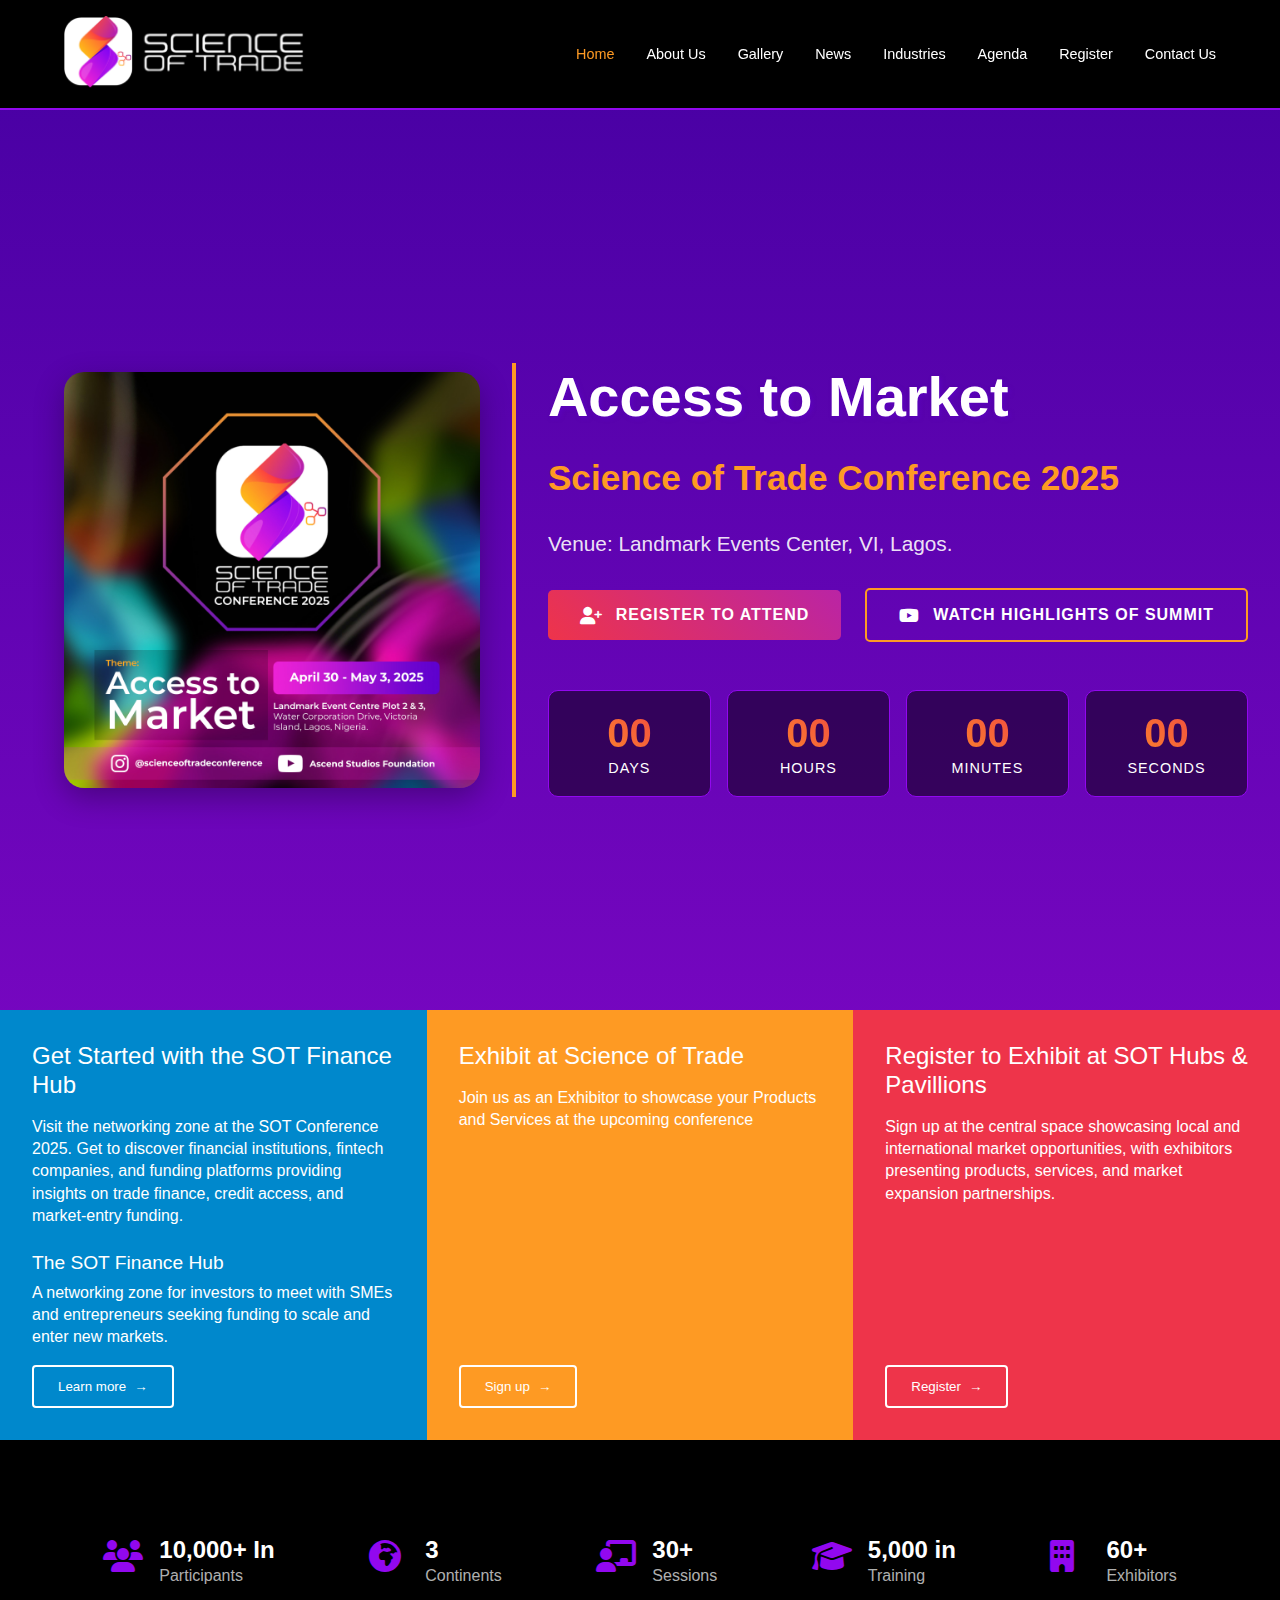
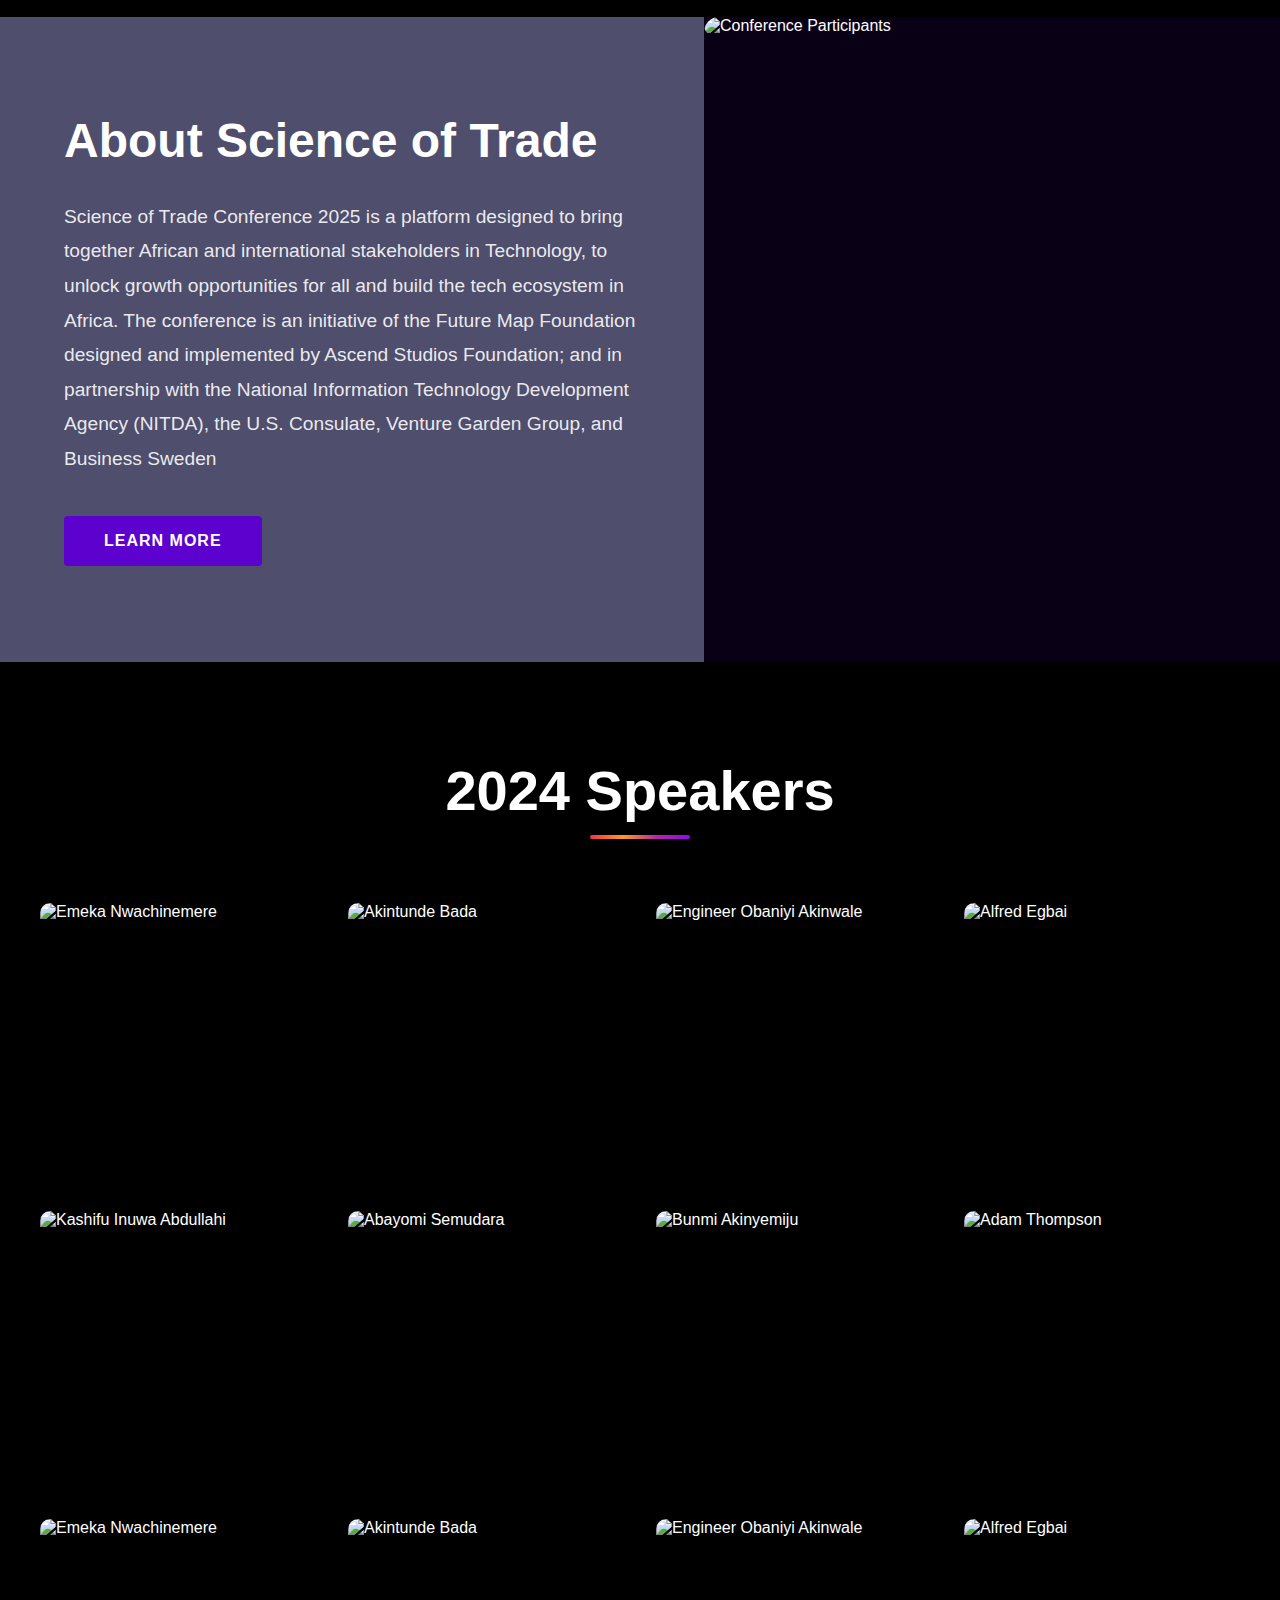
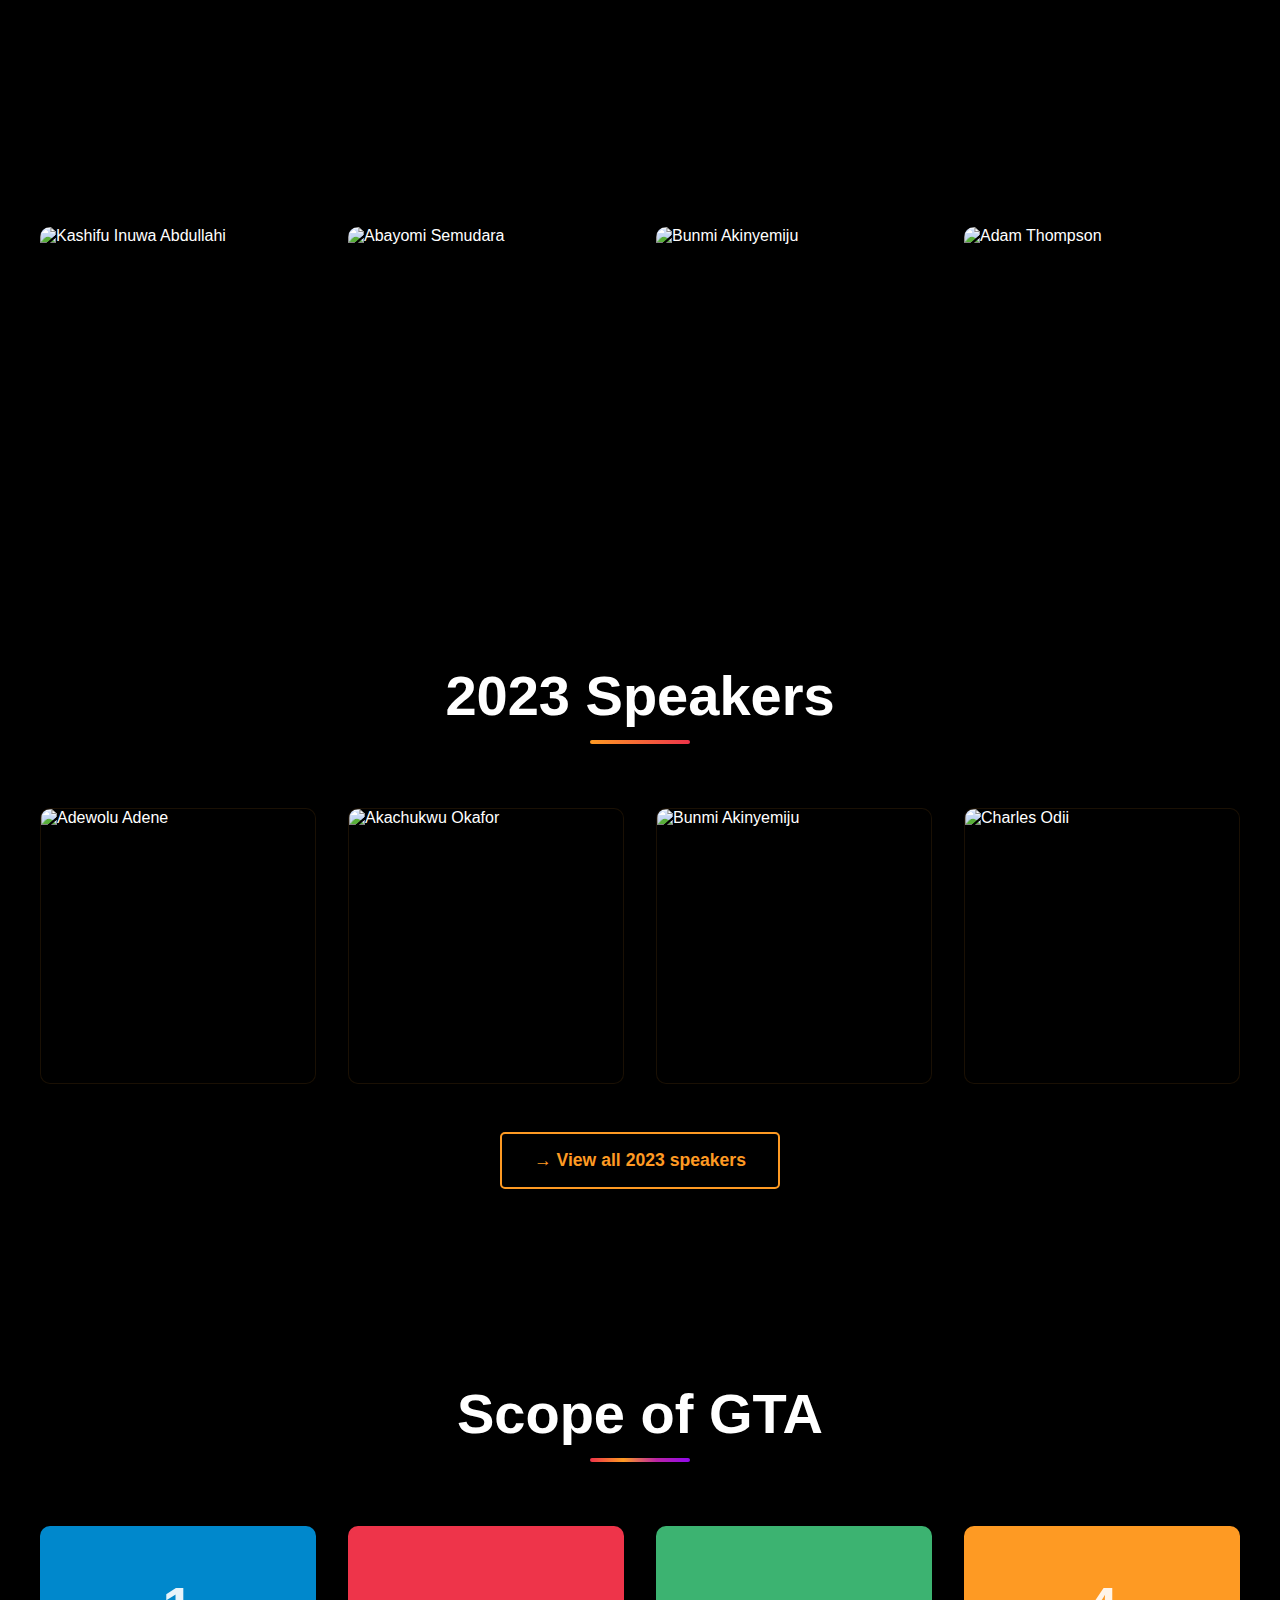
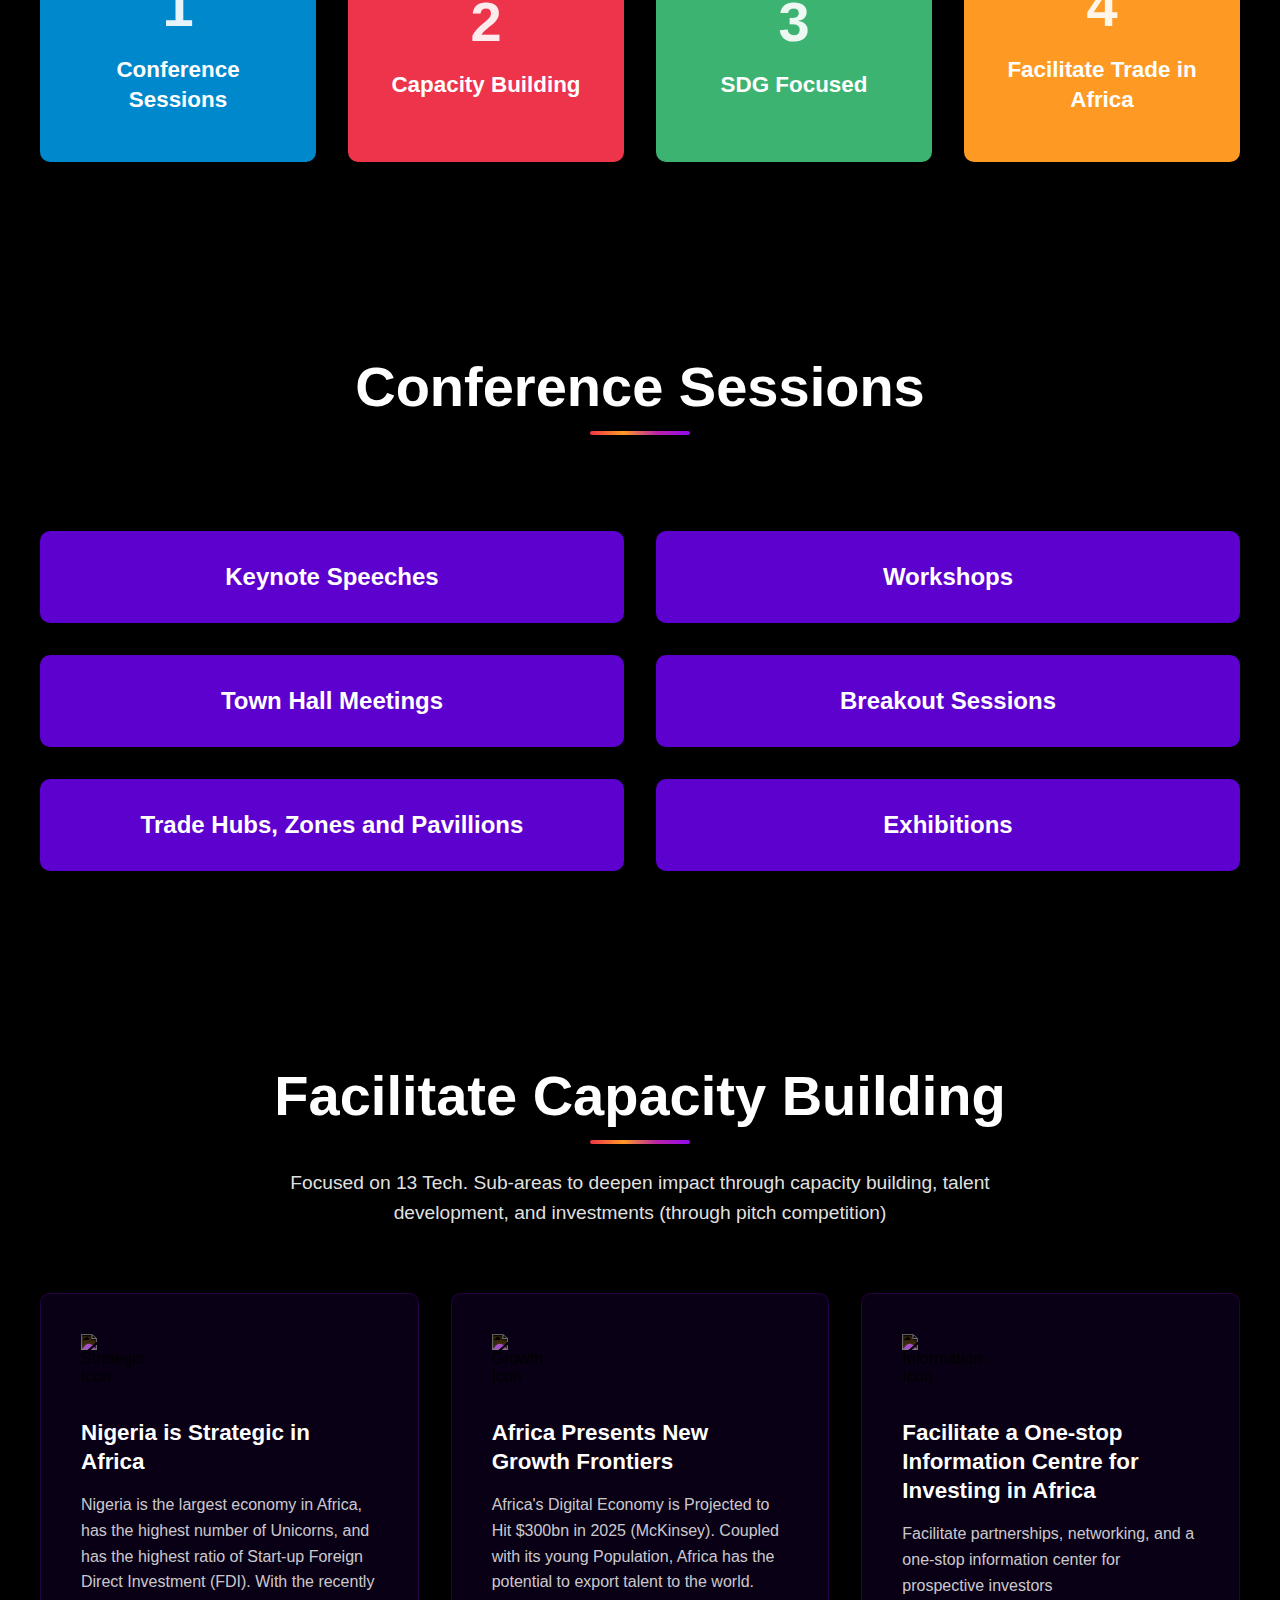
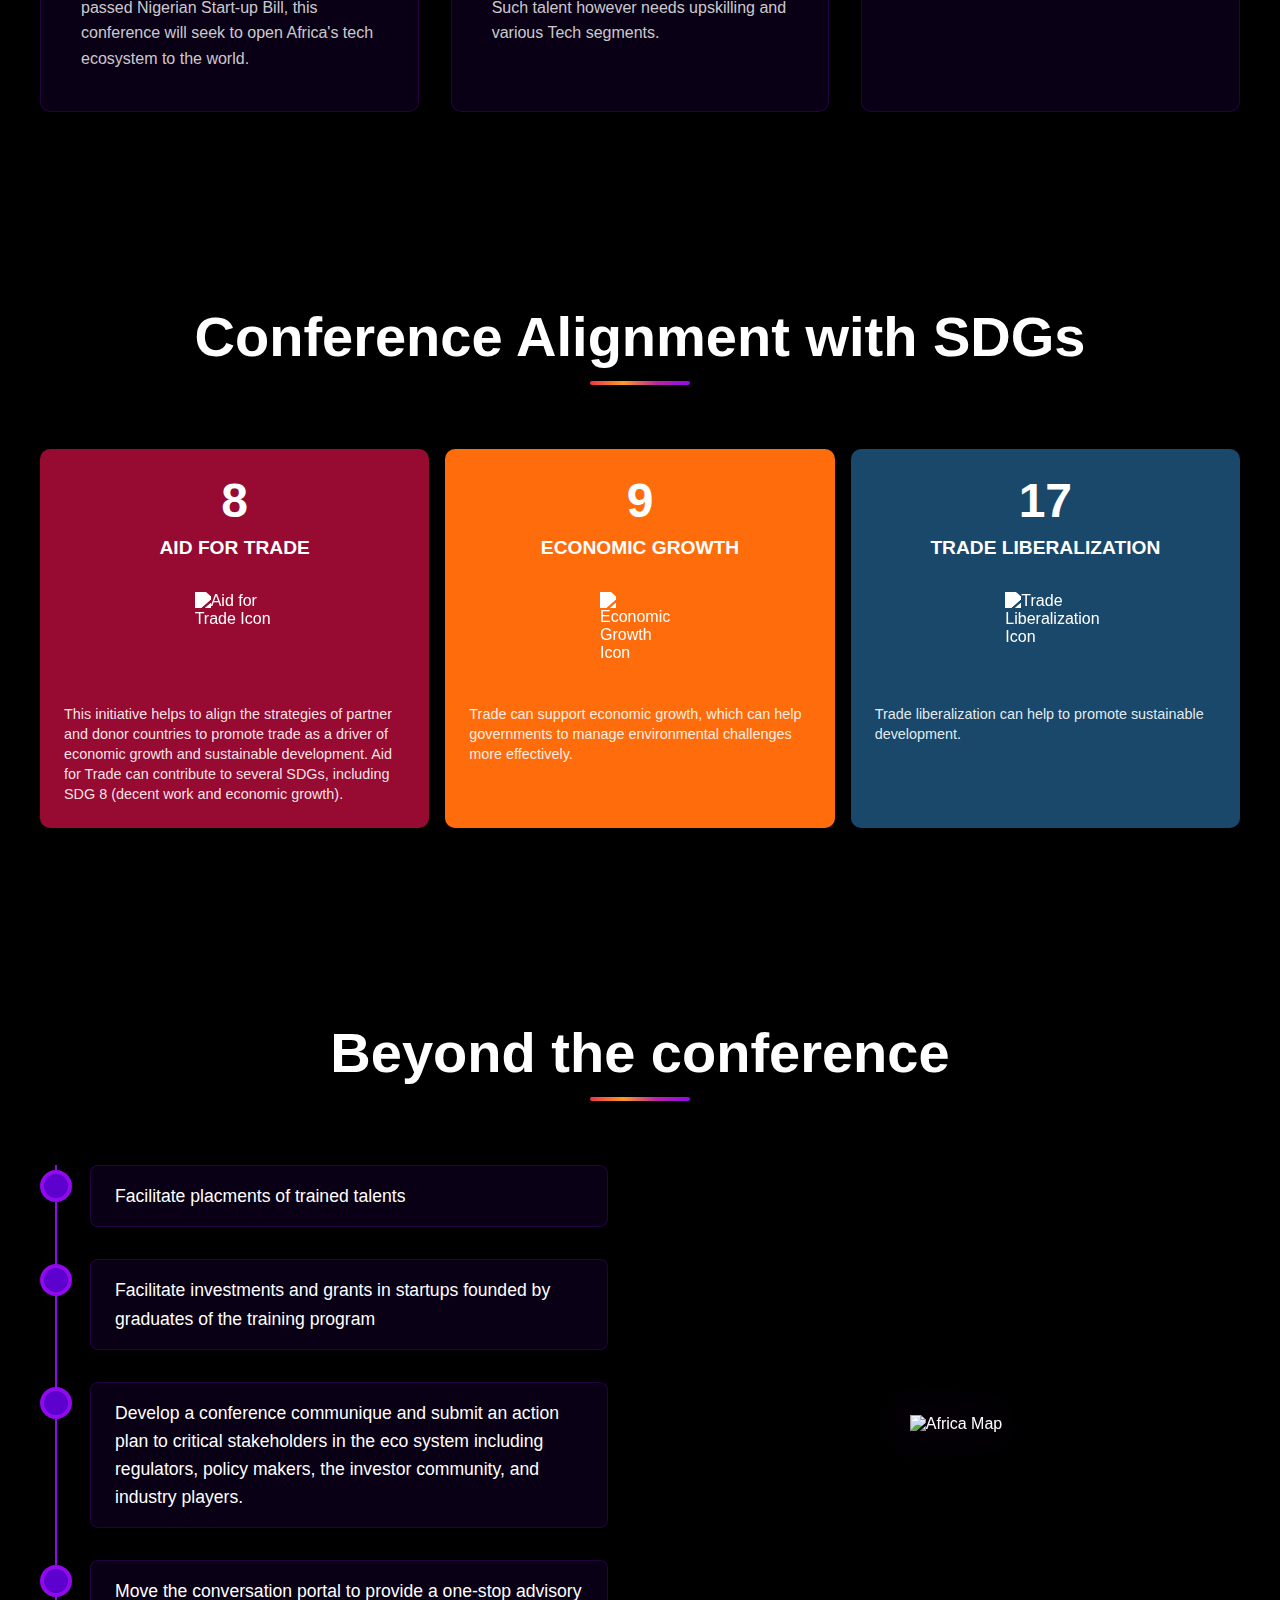
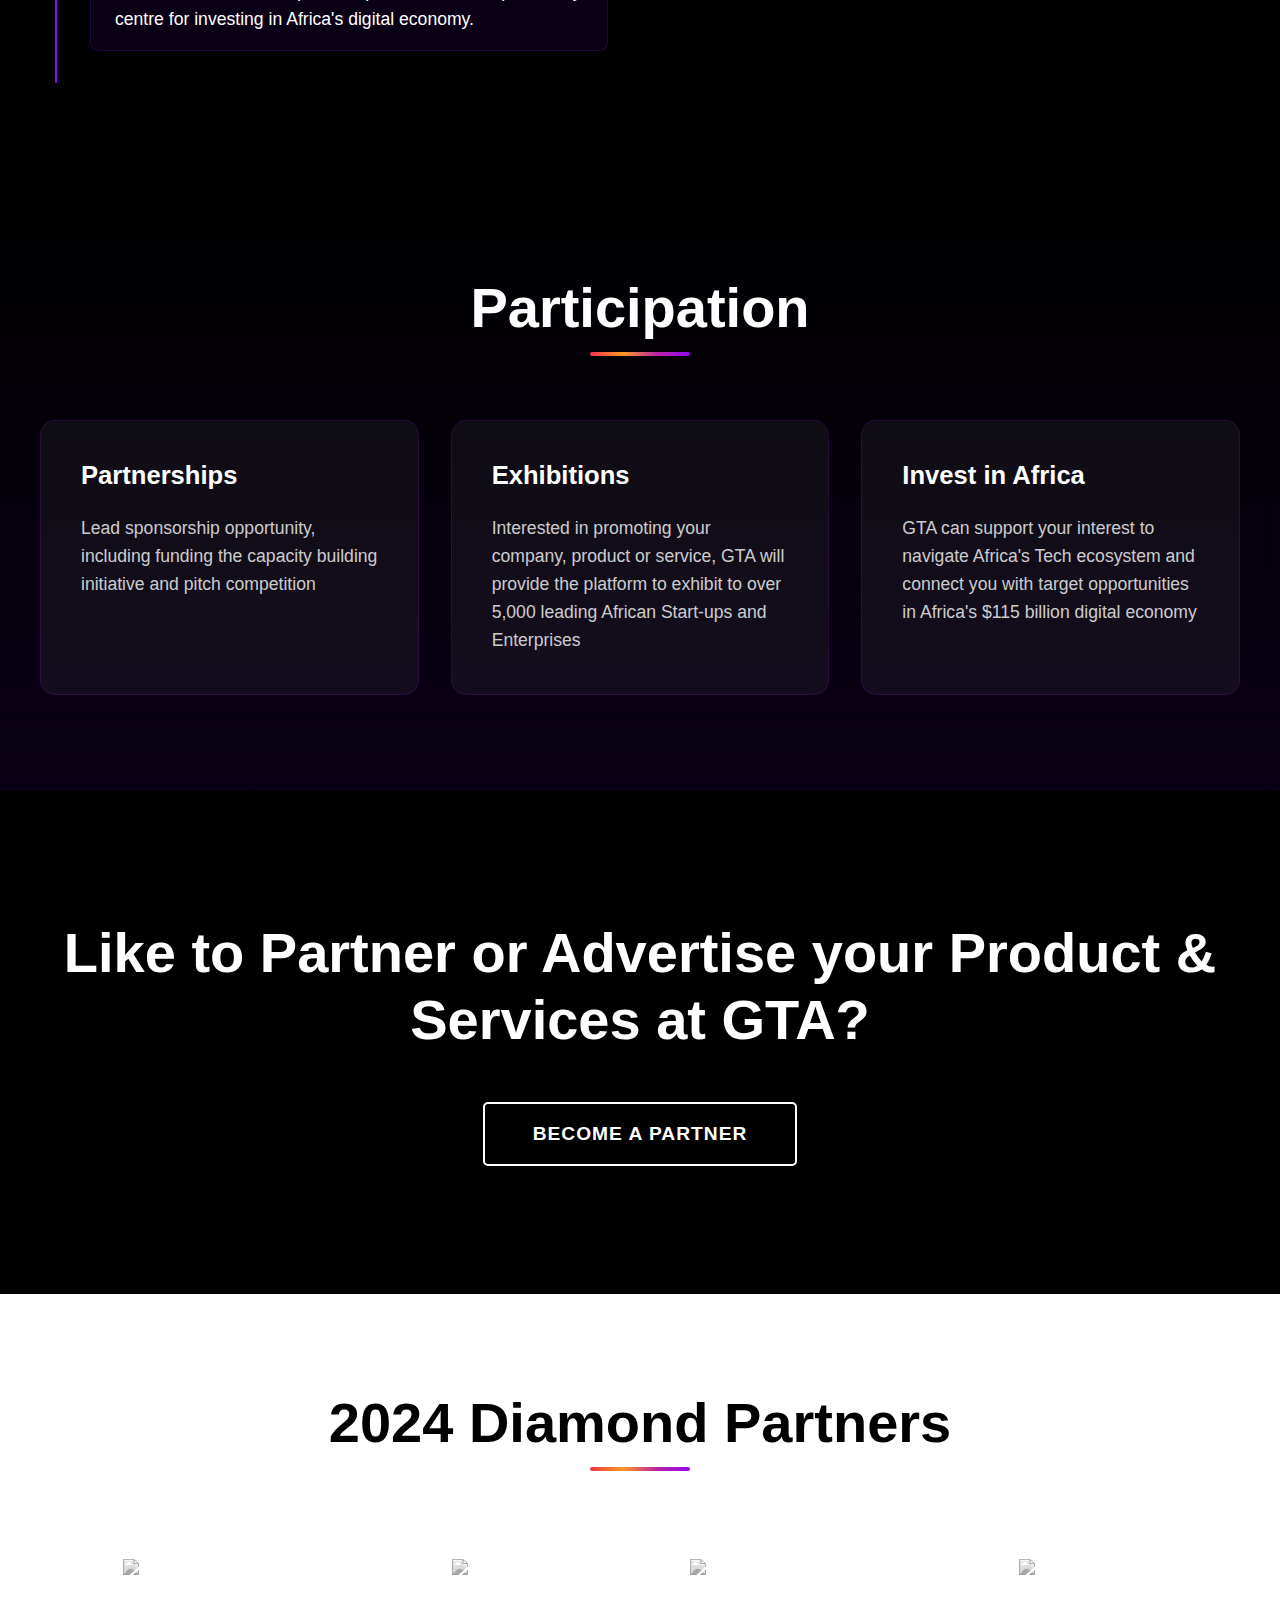
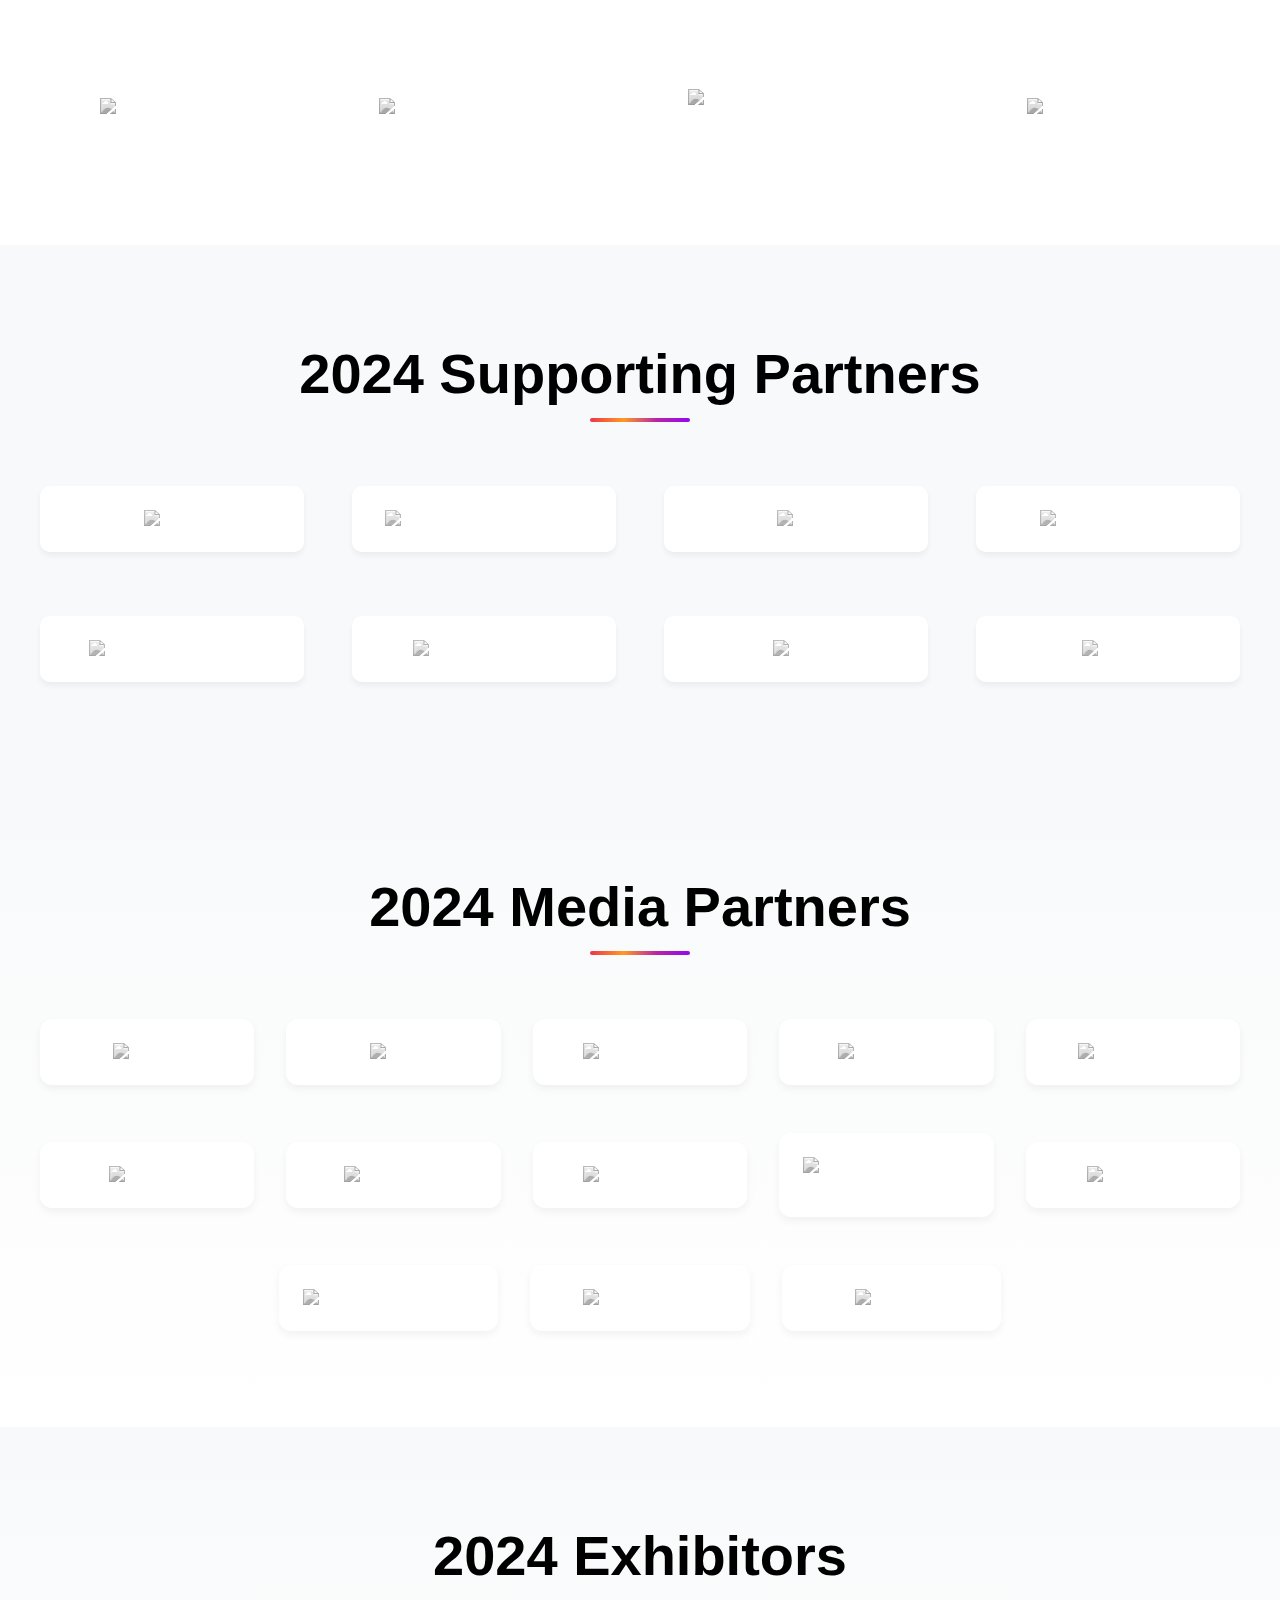
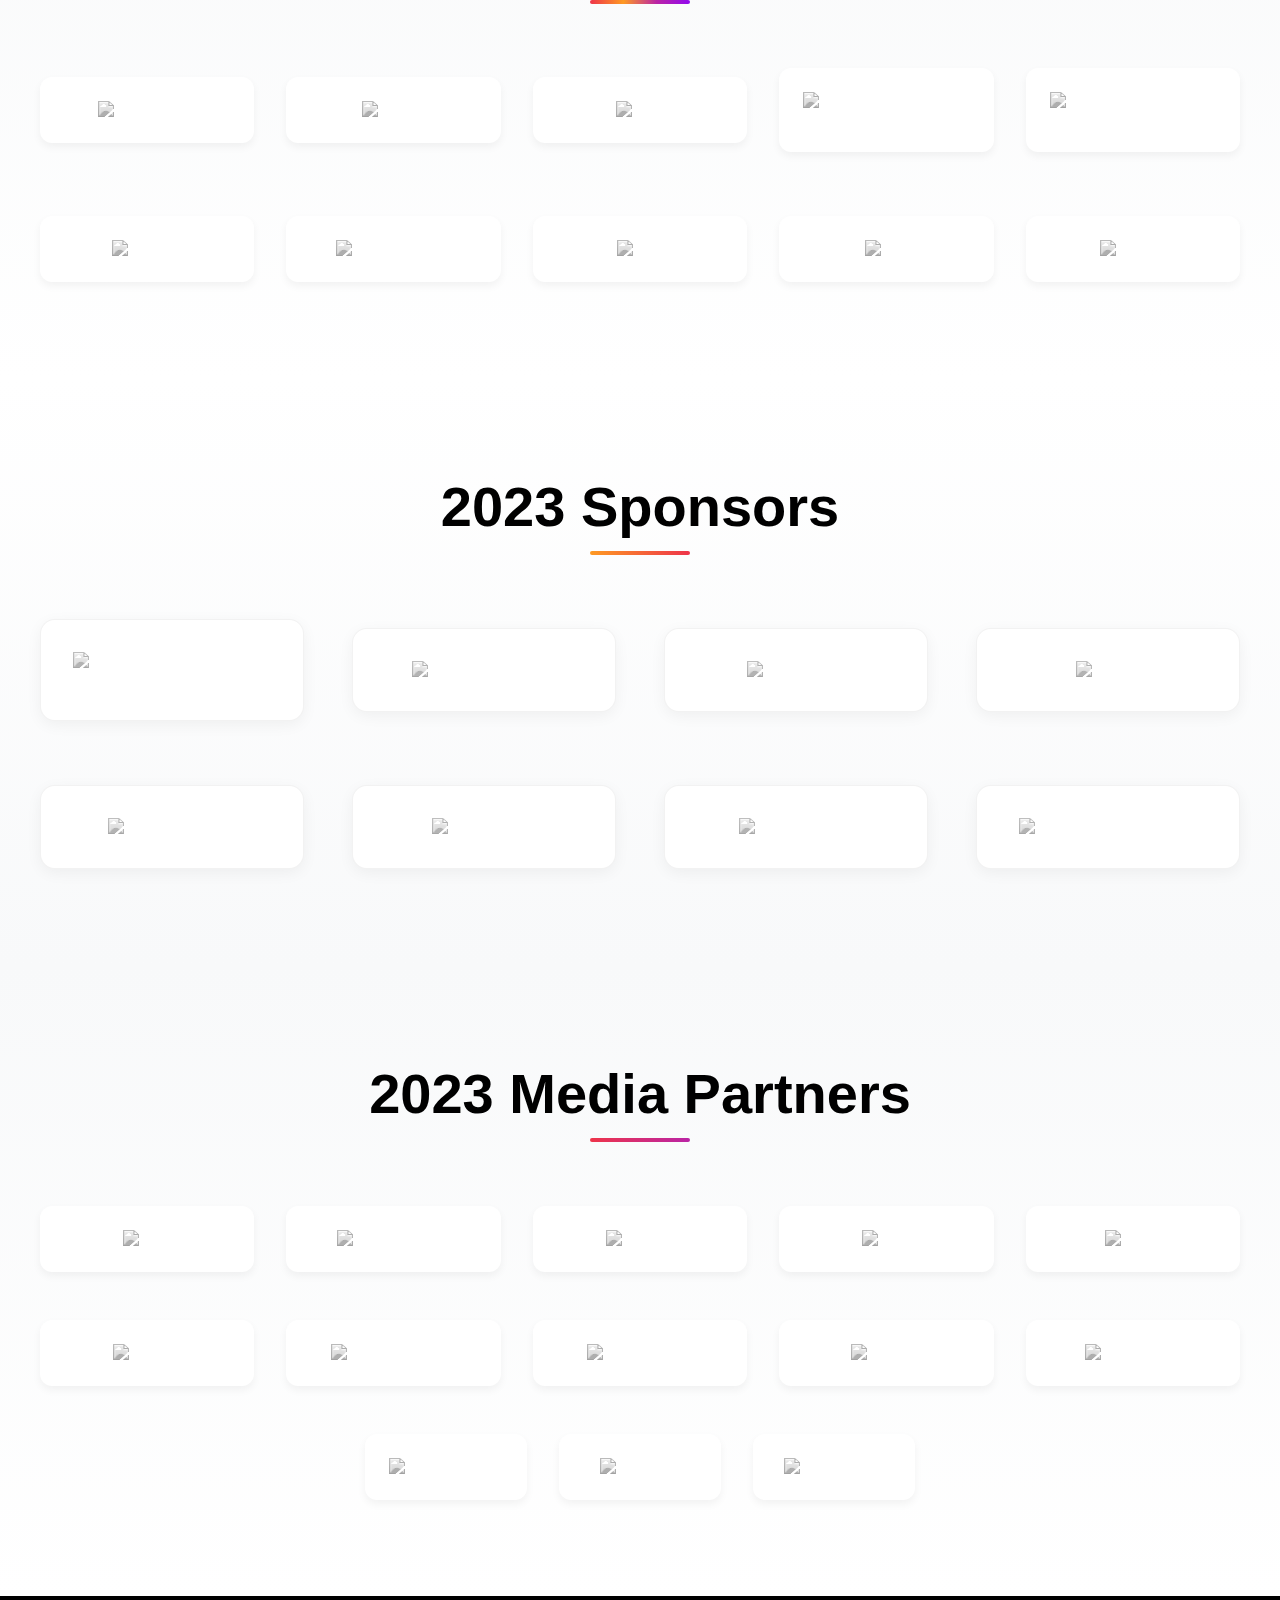
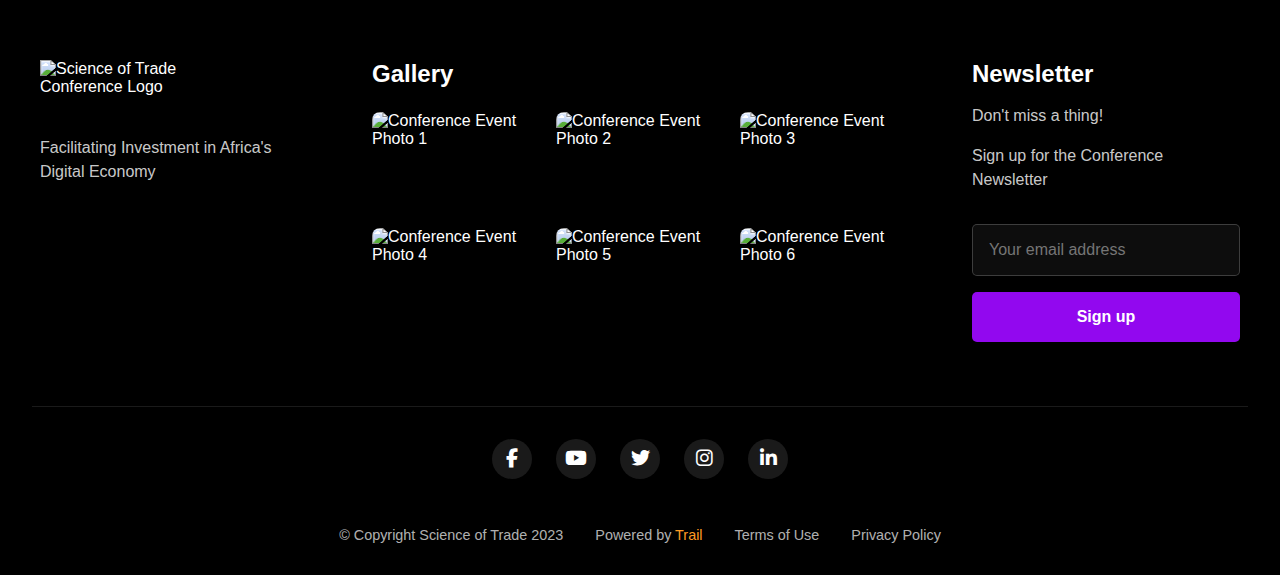
==== index.html @ 9239ce5a "added more content and styling" ====
<!DOCTYPE html>
<html lang="en">
<head>
    <meta charset="UTF-8">
    <meta name="viewport" content="width=device-width, initial-scale=1.0">
    <title>Science of Trade Conference 2025</title>
    <link rel="stylesheet" href="css/custom-styles.css">
    <!-- Font Awesome -->
    <link rel="stylesheet" href="https://cdnjs.cloudflare.com/ajax/libs/font-awesome/6.5.1/css/all.min.css">
</head>
<body>
    <!-- Navigation Bar -->
    <nav class="navbar">
        <div class="logo">
            <img src="assets/logo/logo.png" alt="Science of Trade Conference Logo">
        </div>
        <button class="mobile-menu-btn">
            <span></span>
            <span></span>
            <span></span>
        </button>
        <div class="nav-links">
            <a href="#" class="active">Home</a>
            <a href="pages/about.html">About Us</a>
            <a href="#">Gallery</a>
            <a href="#">News</a>
            <a href="#">Industries</a>
            <a href="#">Agenda</a>
            <a href="#">Register</a>
            <a href="#">Contact Us</a>
        </div>
    </nav>

    <!-- Hero Section -->
    <section class="hero">
        <div class="hero-content">
            <div class="conference-info">
                <img src="assets/logo/flier.jpeg" alt="Conference 2025 Logo" class="conference-logo">
                <!-- <div class="date">APRIL 30 - MAY 3</div>
                <div class="theme">
                    <p>Theme:</p>
                    <h3>Global Collaboration,<br>Local Transformations</h3>
                    <p class="venue">The Landmark Event Centre,<br>Water Corporation Road, Victoria Island, Lagos</p> -->
                </div>
            </div>
            <div class="hero-text">
                <h1>Access to Market</h1>
                <h2>Science of Trade Conference 2025</h2>
                <p class="venue-info">Venue: Landmark Events Center, VI, Lagos.</p>
                <div class="cta-buttons">
                    <button class="register-btn">
                        <i class="fas fa-user-plus"></i>
                        Register to attend
                    </button>
                    <button class="watch-btn">
                        <i class="fab fa-youtube"></i>
                        Watch Highlights of Summit
                    </button>
                </div>
                <div class="countdown">
                    <div class="countdown-item">
                        <span id="days">00</span>
                        <p>Days</p>
                    </div>
                    <div class="countdown-item">
                        <span id="hours">00</span>
                        <p>Hours</p>
                    </div>
                    <div class="countdown-item">
                        <span id="minutes">00</span>
                        <p>Minutes</p>
                    </div>
                    <div class="countdown-item">
                        <span id="seconds">00</span>
                        <p>Seconds</p>
                    </div>
                </div>
            </div>
        </div>
    </section>

    <!-- Features Section -->
    <section class="features">
        <div class="features-grid">
            <!-- Blue Section -->
            <div class="feature-item blue">
                <h3>Get Started with the SOT Finance Hub</h3>
                <p>Visit the networking zone at the SOT Conference 2025. Get to discover financial institutions, fintech companies, and funding platforms providing insights on trade finance, credit access, and market-entry funding.</p>
                <h4>The SOT Finance Hub</h4>
                <p>A networking zone for investors to meet with SMEs and entrepreneurs seeking funding to scale and enter new markets.</p>
                <button class="learn-more">Learn more <span class="arrow">→</span></button>
            </div>

            <!-- Orange Section -->
            <div class="feature-item orange">
                <h3>Exhibit at Science of Trade</h3>
                <p>Join us as an Exhibitor to showcase your Products and Services at the upcoming conference</p>
                <button class="sign-up">Sign up <span class="arrow">→</span></button>
            </div>

            <!-- Red Section -->
            <div class="feature-item red">
                <h3>Register to Exhibit at SOT Hubs & Pavillions</h3>
                <p>Sign up at the central space showcasing local and international market opportunities, with exhibitors presenting products, services, and market expansion partnerships.</p>
                <button class="register">Register <span class="arrow">→</span></button>
            </div>
        </div>

        <!-- Statistics Section -->
        <div class="statistics">
            <div class="stat-item">
                <i class="fas fa-users stat-icon"></i>
                <div class="stat-info">
                    <h4>10,000+ In</h4>
                    <p>Participants</p>
                </div>
            </div>
            <div class="stat-item">
                <i class="fas fa-globe-africa stat-icon"></i>
                <div class="stat-info">
                    <h4>3</h4>
                    <p>Continents</p>
                </div>
            </div>
            <div class="stat-item">
                <i class="fas fa-chalkboard-teacher stat-icon"></i>
                <div class="stat-info">
                    <h4>30+</h4>
                    <p>Sessions</p>
                </div>
            </div>
            <div class="stat-item">
                <i class="fas fa-graduation-cap stat-icon"></i>
                <div class="stat-info">
                    <h4>5,000 in</h4>
                    <p>Training</p>
                </div>
            </div>
            <div class="stat-item">
                <i class="fas fa-building stat-icon"></i>
                <div class="stat-info">
                    <h4>60+</h4>
                    <p>Exhibitors</p>
                </div>
            </div>
        </div>
    </section>

    <!-- About Section -->
    <section class="about-gta">
        <div class="about-content">
            <h2>About Science of Trade</h2>
            <p>Science of Trade Conference 2025 is a platform designed to bring together African and international stakeholders in Technology, to unlock growth opportunities for all and build the tech ecosystem in Africa. The conference is an initiative of the Future Map Foundation designed and implemented by Ascend Studios Foundation; and in partnership with the National Information Technology Development Agency (NITDA), the U.S. Consulate, Venture Garden Group, and Business Sweden</p>
            <button class="learn-more-btn">LEARN MORE</button>
        </div>
        <div class="about-image">
            <img src="assets/about-gta-image.jpg" alt="Conference Participants">
        </div>
    </section>

    <!-- 2024 Speakers Section -->
    <section class="speakers">
        <div class="section-header">
            <h2>2024 Speakers</h2>
        </div>
        <div class="speakers-grid">
            <!-- First Row -->
            <div class="speaker-card">
                <div class="speaker-image">
                    <img src="assets/speakers/emeka-nwachinemere.jpg" alt="Emeka Nwachinemere">
                </div>
                <div class="speaker-info">
                    <h3>Emeka Nwachinemere</h3>
                    <p>CEO, Kitovu</p>
                </div>
            </div>

            <div class="speaker-card">
                <div class="speaker-image">
                    <img src="assets/speakers/akintunde-bada.jpg" alt="Akintunde Bada">
                </div>
                <div class="speaker-info">
                    <h3>Akintunde Bada</h3>
                    <p>Country Director, Paramount</p>
                </div>
            </div>

            <div class="speaker-card">
                <div class="speaker-image">
                    <img src="assets/speakers/engineer-obaniyi.jpg" alt="Engineer Obaniyi Akinwale">
                </div>
                <div class="speaker-info">
                    <h3>Engineer Obaniyi Akinwale</h3>
                    <p>Director of Broadcast Engineering TVC Communications</p>
                </div>
            </div>

            <div class="speaker-card">
                <div class="speaker-image">
                    <img src="assets/speakers/alfred-egbai.jpg" alt="Alfred Egbai">
                </div>
                <div class="speaker-info">
                    <h3>Alfred Egbai</h3>
                    <p>Group Head, Emerging and New Markets, AXA Mansard</p>
                </div>
            </div>

            <!-- Second Row -->
            <div class="speaker-card">
                <div class="speaker-image">
                    <img src="assets/speakers/kashifu-abdullahi.jpg" alt="Kashifu Inuwa Abdullahi">
                </div>
                <div class="speaker-info">
                    <h3>Kashifu Inuwa Abdullahi</h3>
                    <p>Director General/CEO, National Information Technology Development Agency (NITDA)</p>
                </div>
            </div>

            <div class="speaker-card">
                <div class="speaker-image">
                    <img src="assets/speakers/abayomi-semudara.jpg" alt="Abayomi Semudara">
                </div>
                <div class="speaker-info">
                    <h3>Abayomi Semudara</h3>
                    <p>Moderator, Future of Learning, Innovations in Africa Edtech</p>
                </div>
            </div>

            <div class="speaker-card">
                <div class="speaker-image">
                    <img src="assets/speakers/bunmi-akinyemiju.jpg" alt="Bunmi Akinyemiju">
                </div>
                <div class="speaker-info">
                    <h3>Bunmi Akinyemiju</h3>
                    <p>Founder, Venture Garden Group and Managing Partner, Greenhouse Capital</p>
                </div>
            </div>

            <div class="speaker-card">
                <div class="speaker-image">
                    <img src="assets/speakers/adam-thompson.jpg" alt="Adam Thompson">
                </div>
                <div class="speaker-info">
                    <h3>Adam Thompson</h3>
                    <p>CEO EHA Clinics, Co-founder eHealth Africa</p>
                </div>
            </div>

            <!-- Third Row (Duplicated from First Row) -->
            <div class="speaker-card">
                <div class="speaker-image">
                    <img src="assets/speakers/emeka-nwachinemere.jpg" alt="Emeka Nwachinemere">
                </div>
                <div class="speaker-info">
                    <h3>Emeka Nwachinemere</h3>
                    <p>CEO, Kitovu</p>
                </div>
            </div>

            <div class="speaker-card">
                <div class="speaker-image">
                    <img src="assets/speakers/akintunde-bada.jpg" alt="Akintunde Bada">
                </div>
                <div class="speaker-info">
                    <h3>Akintunde Bada</h3>
                    <p>Country Director, Paramount</p>
                </div>
            </div>

            <div class="speaker-card">
                <div class="speaker-image">
                    <img src="assets/speakers/engineer-obaniyi.jpg" alt="Engineer Obaniyi Akinwale">
                </div>
                <div class="speaker-info">
                    <h3>Engineer Obaniyi Akinwale</h3>
                    <p>Director of Broadcast Engineering TVC Communications</p>
                </div>
            </div>

            <div class="speaker-card">
                <div class="speaker-image">
                    <img src="assets/speakers/alfred-egbai.jpg" alt="Alfred Egbai">
                </div>
                <div class="speaker-info">
                    <h3>Alfred Egbai</h3>
                    <p>Group Head, Emerging and New Markets, AXA Mansard</p>
                </div>
            </div>

            <!-- Fourth Row (Duplicated from Second Row) -->
            <div class="speaker-card">
                <div class="speaker-image">
                    <img src="assets/speakers/kashifu-abdullahi.jpg" alt="Kashifu Inuwa Abdullahi">
                </div>
                <div class="speaker-info">
                    <h3>Kashifu Inuwa Abdullahi</h3>
                    <p>Director General/CEO, National Information Technology Development Agency (NITDA)</p>
                </div>
            </div>

            <div class="speaker-card">
                <div class="speaker-image">
                    <img src="assets/speakers/abayomi-semudara.jpg" alt="Abayomi Semudara">
                </div>
                <div class="speaker-info">
                    <h3>Abayomi Semudara</h3>
                    <p>Moderator, Future of Learning, Innovations in Africa Edtech</p>
                </div>
            </div>

            <div class="speaker-card">
                <div class="speaker-image">
                    <img src="assets/speakers/bunmi-akinyemiju.jpg" alt="Bunmi Akinyemiju">
                </div>
                <div class="speaker-info">
                    <h3>Bunmi Akinyemiju</h3>
                    <p>Founder, Venture Garden Group and Managing Partner, Greenhouse Capital</p>
                </div>
            </div>

            <div class="speaker-card">
                <div class="speaker-image">
                    <img src="assets/speakers/adam-thompson.jpg" alt="Adam Thompson">
                </div>
                <div class="speaker-info">
                    <h3>Adam Thompson</h3>
                    <p>CEO EHA Clinics, Co-founder eHealth Africa</p>
                </div>
            </div>
        </div>
    </section>

    <!-- 2023 Speakers Section -->
    <section class="speakers speakers-2023">
        <div class="section-header">
            <h2>2023 Speakers</h2>
        </div>
        <div class="speakers-grid">
            <div class="speaker-card">
                <div class="speaker-image">
                    <img src="assets/speakers/adewolu-adene.jpg" alt="Adewolu Adene">
                </div>
                <div class="speaker-info">
                    <h3>Adewolu Adene</h3>
                    <p>Executive Director</p>
                </div>
            </div>

            <div class="speaker-card">
                <div class="speaker-image">
                    <img src="assets/speakers/akachukwu-okafor.jpg" alt="Akachukwu Okafor">
                </div>
                <div class="speaker-info">
                    <h3>Akachukwu Okafor</h3>
                    <p>Technology Executive</p>
                </div>
            </div>

            <div class="speaker-card">
                <div class="speaker-image">
                    <img src="assets/speakers/bunmi-akinyemiju.jpg" alt="Bunmi Akinyemiju">
                </div>
                <div class="speaker-info">
                    <h3>Bunmi Akinyemiju</h3>
                    <p>Founder, Venture Garden Group and Managing Partner, Greenhouse Capital</p>
                </div>
            </div>

            <div class="speaker-card">
                <div class="speaker-image">
                    <img src="assets/speakers/charles-odii.jpg" alt="Charles Odii">
                </div>
                <div class="speaker-info">
                    <h3>Charles Odii</h3>
                    <p>Executive Director</p>
                </div>
            </div>
        </div>

        <div class="view-all-btn">
            <a href="#" class="btn-link">→ View all 2023 speakers</a>
        </div>
    </section>

    <!-- Scope of GTA Section -->
    <section class="scope">
        <div class="section-header">
            <h2>Scope of GTA</h2>
        </div>
        <div class="scope-grid">
            <div class="scope-item blue">
                <div class="number">1</div>
                <h3>Conference Sessions</h3>
            </div>

            <div class="scope-item red">
                <div class="number">2</div>
                <h3>Capacity Building</h3>
            </div>

            <div class="scope-item green">
                <div class="number">3</div>
                <h3>SDG Focused</h3>
            </div>

            <div class="scope-item orange">
                <div class="number">4</div>
                <h3>Facilitate Trade in Africa</h3>
            </div>
        </div>
    </section>

    <!-- Conference Sessions Section -->
    <section class="conference-sessions">
        <div class="section-header">
            <h2>Conference Sessions</h2>
        </div>
        <div class="sessions-grid">
            <div class="session-item">
                <h3>Keynote Speeches</h3>
            </div>

            <div class="session-item">
                <h3>Workshops</h3>
            </div>

            <div class="session-item">
                <h3>Town Hall Meetings</h3>
            </div>

            <div class="session-item">
                <h3>Breakout Sessions</h3>
            </div>

            <div class="session-item">
                <h3>Trade Hubs, Zones and Pavillions</h3>
            </div>

            <div class="session-item">
                <h3>Exhibitions</h3>
            </div>
        </div>
    </section>

    <!-- Facilitate Capacity Building Section -->
    <section class="capacity-building">
        <div class="section-header">
            <h2>Facilitate Capacity Building</h2>
            <p class="subtitle">Focused on 13 Tech. Sub-areas to deepen impact through capacity building, talent development, and investments (through pitch competition)</p>
        </div>
        <div class="capacity-grid">
            <div class="capacity-item">
                <div class="icon">
                    <img src="assets/icons/cube.svg" alt="Strategic Icon">
                </div>
                <h3>Nigeria is Strategic in Africa</h3>
                <p>Nigeria is the largest economy in Africa, has the highest number of Unicorns, and has the highest ratio of Start-up Foreign Direct Investment (FDI). With the recently passed Nigerian Start-up Bill, this conference will seek to open Africa's tech ecosystem to the world.</p>
            </div>

            <div class="capacity-item">
                <div class="icon">
                    <img src="assets/icons/growth.svg" alt="Growth Icon">
                </div>
                <h3>Africa Presents New Growth Frontiers</h3>
                <p>Africa's Digital Economy is Projected to Hit $300bn in 2025 (McKinsey). Coupled with its young Population, Africa has the potential to export talent to the world. Such talent however needs upskilling and various Tech segments.</p>
            </div>

            <div class="capacity-item">
                <div class="icon">
                    <img src="assets/icons/info.svg" alt="Information Icon">
                </div>
                <h3>Facilitate a One-stop Information Centre for Investing in Africa</h3>
                <p>Facilitate partnerships, networking, and a one-stop information center for prospective investors</p>
            </div>
        </div>
    </section>

    <!-- Conference Alignment with SDGs Section -->
    <section class="sdg-alignment">
        <div class="section-header">
            <h2>Conference Alignment with SDGs</h2>
        </div>
        <div class="sdg-grid">
            <div class="sdg-card burgundy">
                <div class="sdg-number">8</div>
                <h3>AID FOR TRADE</h3>
                <div class="sdg-icon">
                    <img src="assets/icons/sdg-8.svg" alt="Aid for Trade Icon">
                </div>
                <p>This initiative helps to align the strategies of partner and donor countries to promote trade as a driver of economic growth and sustainable development. Aid for Trade can contribute to several SDGs, including SDG 8 (decent work and economic growth).</p>
            </div>

            <div class="sdg-card orange">
                <div class="sdg-number">9</div>
                <h3>ECONOMIC GROWTH</h3>
                <div class="sdg-icon">
                    <img src="assets/icons/sdg-9.svg" alt="Economic Growth Icon">
                </div>
                <p>Trade can support economic growth, which can help governments to manage environmental challenges more effectively.</p>
            </div>

            <div class="sdg-card navy">
                <div class="sdg-number">17</div>
                <h3>TRADE LIBERALIZATION</h3>
                <div class="sdg-icon">
                    <img src="assets/icons/sdg-17.svg" alt="Trade Liberalization Icon">
                </div>
                <p>Trade liberalization can help to promote sustainable development.</p>
            </div>
        </div>
    </section>

    <!-- Beyond the conference Section -->
    <section class="beyond-conference">
        <div class="section-header">
            <h2>Beyond the conference</h2>
        </div>
        <div class="beyond-content">
            <div class="timeline">
                <div class="timeline-item">
                    <div class="timeline-marker"></div>
                    <p>Facilitate placments of trained talents</p>
                </div>

                <div class="timeline-item">
                    <div class="timeline-marker"></div>
                    <p>Facilitate investments and grants in startups founded by graduates of the training program</p>
                </div>

                <div class="timeline-item">
                    <div class="timeline-marker"></div>
                    <p>Develop a conference communique and submit an action plan to critical stakeholders in the eco system including regulators, policy makers, the investor community, and industry players.</p>
                </div>

                <div class="timeline-item">
                    <div class="timeline-marker"></div>
                    <p>Move the conversation portal to provide a one-stop advisory centre for investing in Africa's digital economy.</p>
                </div>
            </div>
            <div class="africa-map">
                <img src="assets/africa-map.png" alt="Africa Map">
            </div>
        </div>
    </section>

    <!-- Participation Section -->
    <section class="participation">
        <div class="section-header">
            <h2>Participation</h2>
        </div>
        <div class="participation-grid">
            <div class="participation-item">
                <h3>Partnerships</h3>
                <p>Lead sponsorship opportunity, including funding the capacity building initiative and pitch competition</p>
            </div>

            <div class="participation-item">
                <h3>Exhibitions</h3>
                <p>Interested in promoting your company, product or service, GTA will provide the platform to exhibit to over 5,000 leading African Start-ups and Enterprises</p>
            </div>

            <div class="participation-item">
                <h3>Invest in Africa</h3>
                <p>GTA can support your interest to navigate Africa's Tech ecosystem and connect you with target opportunities in Africa's $115 billion digital economy</p>
            </div>
        </div>
    </section>

    <!-- Partner/Advertise CTA Section -->
    <section class="partner-cta">
        <div class="partner-content">
            <h2>Like to Partner or Advertise your Product & Services at GTA?</h2>
            <a href="#" class="partner-btn">BECOME A PARTNER</a>
        </div>
    </section>

    <!-- Diamond Partners Section -->
    <section class="diamond-partners">
        <div class="section-header">
            <h2>2024 Diamond Partners</h2>
        </div>
        <div class="partners-grid">
            <div class="partner-row">
                <div class="partner-logo">
                    <img src="assets/partners/future-map.png" alt="Future Map">
                </div>
                <div class="partner-logo">
                    <img src="assets/partners/nitda.png" alt="NITDA">
                </div>
                <div class="partner-logo">
                    <img src="assets/partners/ascend.png" alt="Ascend Studios Foundation">
                </div>
                <div class="partner-logo">
                    <img src="assets/partners/venture-garden.png" alt="Venture Garden Group">
                </div>
            </div>
            <div class="partner-row">
                <div class="partner-logo">
                    <img src="assets/partners/business-sweden.png" alt="Business Sweden">
                </div>
                <div class="partner-logo">
                    <img src="assets/partners/american-business.png" alt="American Business Council">
                </div>
                <div class="partner-logo">
                    <img src="assets/partners/ministry-wealth.png" alt="Ministry of Wealth Creation and Employment">
                </div>
                <div class="partner-logo">
                    <img src="assets/partners/us-consulate.png" alt="US Consulate Lagos">
                </div>
            </div>
        </div>
    </section>

    <!-- Supporting Partners Section -->
    <section class="supporting-partners">
        <div class="section-header">
            <h2>2024 Supporting Partners</h2>
        </div>
        <div class="partners-grid">
            <!-- First Row -->
            <div class="partner-row">
                <div class="partner-logo">
                    <img src="assets/partners/chow.png" alt="Chow">
                </div>
                <div class="partner-logo">
                    <img src="assets/partners/cloudstride.png" alt="CloudStride Technologies">
                </div>
                <div class="partner-logo">
                    <img src="assets/partners/yd.png" alt="YD">
                </div>
                <div class="partner-logo">
                    <img src="assets/partners/gf-tech.png" alt="GF Technologies">
                </div>
            </div>
            <!-- Second Row -->
            <div class="partner-row">
                <div class="partner-logo">
                    <img src="assets/partners/best.png" alt="Best Premium Spirits">
                </div>
                <div class="partner-logo">
                    <img src="assets/partners/atlantic.png" alt="Atlantic Exhibition">
                </div>
                <div class="partner-logo">
                    <img src="assets/partners/trail.png" alt="Trail">
                </div>
                <div class="partner-logo">
                    <img src="assets/partners/mne.png" alt="MNE">
                </div>
            </div>
        </div>
    </section>

    <!-- Media Partners Section -->
    <section class="media-partners">
        <div class="section-header">
            <h2>2024 Media Partners</h2>
        </div>
        <div class="partners-grid">
            <!-- First Row -->
            <div class="partner-row">
                <div class="partner-logo">
                    <img src="assets/media/lasaa.png" alt="LASAA">
                </div>
                <div class="partner-logo">
                    <img src="assets/media/tvc.png" alt="TVC">
                </div>
                <div class="partner-logo">
                    <img src="assets/media/techeconomy.png" alt="Techeconomy">
                </div>
                <div class="partner-logo">
                    <img src="assets/media/ro-marong.png" alt="Ro-Marong">
                </div>
                <div class="partner-logo">
                    <img src="assets/media/techpression.png" alt="Techpression">
                </div>
            </div>
            <!-- Second Row -->
            <div class="partner-row">
                <div class="partner-logo">
                    <img src="assets/media/techcity.png" alt="TechCity">
                </div>
                <div class="partner-logo">
                    <img src="assets/media/tech-labari.png" alt="Tech Labari">
                </div>
                <div class="partner-logo">
                    <img src="assets/media/business-day.png" alt="Business Day">
                </div>
                <div class="partner-logo">
                    <img src="assets/media/abr.png" alt="Africa Business Radio">
                </div>
                <div class="partner-logo">
                    <img src="assets/media/tvc-news.png" alt="TVC News">
                </div>
            </div>
            <!-- Third Row -->
            <div class="partner-row">
                <div class="partner-logo">
                    <img src="assets/media/tvc-communications.png" alt="TVC Communications">
                </div>
                <div class="partner-logo">
                    <img src="assets/media/em-magazine.png" alt="EM Magazine">
                </div>
                <div class="partner-logo">
                    <img src="assets/media/max-fm.png" alt="Max FM">
                </div>
            </div>
        </div>
    </section>

    <!-- Exhibitors Section -->
    <section class="exhibitors">
        <div class="section-header">
            <h2>2024 Exhibitors</h2>
        </div>
        <div class="partners-grid">
            <!-- First Row -->
            <div class="partner-row">
                <div class="partner-logo">
                    <img src="assets/exhibitors/future-map.png" alt="Future Map">
                </div>
                <div class="partner-logo">
                    <img src="assets/exhibitors/nitda.png" alt="NITDA">
                </div>
                <div class="partner-logo">
                    <img src="assets/exhibitors/dld.png" alt="DLD">
                </div>
                <div class="partner-logo">
                    <img src="assets/exhibitors/ascend.png" alt="Ascend Studios Foundation">
                </div>
                <div class="partner-logo">
                    <img src="assets/exhibitors/venture-garden.png" alt="Venture Garden Group">
                </div>
            </div>
            <!-- Second Row -->
            <div class="partner-row">
                <div class="partner-logo">
                    <img src="assets/exhibitors/usadf.png" alt="USADF">
                </div>
                <div class="partner-logo">
                    <img src="assets/exhibitors/us-consulate.png" alt="US Consulate">
                </div>
                <div class="partner-logo">
                    <img src="assets/exhibitors/trail.png" alt="Trail">
                </div>
                <div class="partner-logo">
                    <img src="assets/exhibitors/giz.png" alt="GIZ">
                </div>
                <div class="partner-logo">
                    <img src="assets/exhibitors/usaid.png" alt="USAID">
                </div>
            </div>
        </div>
    </section>

    <!-- 2023 Sponsors Section -->
    <section class="sponsors-2023">
        <div class="section-header">
            <h2>2023 Sponsors</h2>
        </div>
        <div class="partners-grid">
            <!-- First Row -->
            <div class="partner-row">
                <div class="partner-logo">
                    <img src="assets/sponsors/ascend.png" alt="Ascend Studios Foundation">
                </div>
                <div class="partner-logo">
                    <img src="assets/sponsors/business-sweden.png" alt="Business Sweden">
                </div>
                <div class="partner-logo">
                    <img src="assets/sponsors/future-map.png" alt="Future Map">
                </div>
                <div class="partner-logo">
                    <img src="assets/sponsors/nitda.png" alt="NITDA">
                </div>
            </div>
            <!-- Second Row -->
            <div class="partner-row">
                <div class="partner-logo">
                    <img src="assets/sponsors/rivexcel.png" alt="RivExcel Health">
                </div>
                <div class="partner-logo">
                    <img src="assets/sponsors/thermolinks.png" alt="Thermolinks">
                </div>
                <div class="partner-logo">
                    <img src="assets/sponsors/us-consulate.png" alt="US Consulate">
                </div>
                <div class="partner-logo">
                    <img src="assets/sponsors/venture-garden.png" alt="Venture Garden Group">
                </div>
            </div>
        </div>
    </section>

    <!-- 2023 Media Partners Section -->
    <section class="media-partners-2023">
        <div class="section-header">
            <h2>2023 Media Partners</h2>
        </div>
        <div class="partners-grid">
            <!-- First Row -->
            <div class="partner-row">
                <div class="partner-logo">
                    <img src="assets/media-2023/tvc.png" alt="TVC">
                </div>
                <div class="partner-logo">
                    <img src="assets/media-2023/em-magazine.png" alt="EM Magazine">
                </div>
                <div class="partner-logo">
                    <img src="assets/media-2023/lasaa.png" alt="LASAA">
                </div>
                <div class="partner-logo">
                    <img src="assets/media-2023/red.png" alt="RED">
                </div>
                <div class="partner-logo">
                    <img src="assets/media-2023/pulse.png" alt="Pulse">
                </div>
            </div>
            <!-- Second Row -->
            <div class="partner-row">
                <div class="partner-logo">
                    <img src="assets/media-2023/hot-fm.png" alt="Hot FM">
                </div>
                <div class="partner-logo">
                    <img src="assets/media-2023/michael-angelo.png" alt="Michael Angelo">
                </div>
                <div class="partner-logo">
                    <img src="assets/media-2023/lagos-today.png" alt="Lagos Today">
                </div>
                <div class="partner-logo">
                    <img src="assets/media-2023/woman.png" alt="Woman">
                </div>
                <div class="partner-logo">
                    <img src="assets/media-2023/ro-marong.png" alt="Ro-Marong">
                </div>
            </div>
            <!-- Third Row -->
            <div class="partner-row">
                <div class="partner-logo">
                    <img src="assets/media-2023/guardian.png" alt="The Guardian">
                </div>
                <div class="partner-logo">
                    <img src="assets/media-2023/technext.png" alt="Technext">
                </div>
                <div class="partner-logo">
                    <img src="assets/media-2023/pop-central.png" alt="Pop Central">
                </div>
            </div>
        </div>
    </section>

    <!-- Footer Section -->
    <footer class="footer">
        <div class="footer-content">
            <!-- Logo and Description -->
            <div class="footer-brand">
                <img src="assets/science-of-trade-logo.png" alt="Science of Trade Conference Logo" class="footer-logo">
                <p>Facilitating Investment in Africa's Digital Economy</p>
            </div>

            <!-- Gallery Section -->
            <div class="footer-gallery">
                <h3>Gallery</h3>
                <div class="gallery-grid">
                    <img src="assets/gallery/gallery-1.jpg" alt="Conference Event Photo 1">
                    <img src="assets/gallery/gallery-2.jpg" alt="Conference Event Photo 2">
                    <img src="assets/gallery/gallery-3.jpg" alt="Conference Event Photo 3">
                    <img src="assets/gallery/gallery-4.jpg" alt="Conference Event Photo 4">
                    <img src="assets/gallery/gallery-5.jpg" alt="Conference Event Photo 5">
                    <img src="assets/gallery/gallery-6.jpg" alt="Conference Event Photo 6">
                </div>
            </div>

            <!-- Newsletter Section -->
            <div class="footer-newsletter">
                <h3>Newsletter</h3>
                <p>Don't miss a thing!</p>
                <p>Sign up for the Conference Newsletter</p>
                <form class="newsletter-form">
                    <input type="email" placeholder="Your email address" required>
                    <button type="submit">Sign up</button>
                </form>
            </div>
        </div>

        <!-- Social Links and Copyright -->
        <div class="footer-bottom">
            <div class="social-links">
                <a href="#" class="social-link facebook">
                    <i class="fab fa-facebook-f"></i>
                </a>
                <a href="#" class="social-link youtube">
                    <i class="fab fa-youtube"></i>
                </a>
                <a href="#" class="social-link twitter">
                    <i class="fab fa-twitter"></i>
                </a>
                <a href="#" class="social-link instagram">
                    <i class="fab fa-instagram"></i>
                </a>
                <a href="#" class="social-link linkedin">
                    <i class="fab fa-linkedin-in"></i>
                </a>
            </div>
            <div class="footer-info">
                <div class="copyright">© Copyright Science of Trade 2023</div>
                <div class="powered-by">
                    Powered by <a href="#" class="trail-link">Trail</a>
                </div>
                <div class="footer-links">
                    <a href="#">Terms of Use</a>
                    <a href="#">Privacy Policy</a>
                </div>
            </div>
        </div>
    </footer>

    <script src="js/custom-js.js"></script>
</body>
</html>
---- css/custom-styles.css ----
/* Reset and Global Styles */
:root {
    --primary-red: #ee344a;
    --primary-orange: #fe9a23;
    --primary-purple: #ba24a5;
    --primary-violet: #9208ef;
    --primary-indigo: #5d01ce;
}

* {
    margin: 0;
    padding: 0;
    box-sizing: border-box;
    font-family: Arial, sans-serif;
}

body {
    background-color: #000;
    color: #fff;
}

/* Navigation Bar Styles */
.navbar {
    display: flex;
    justify-content: space-between;
    align-items: center;
    padding: 1rem 4rem;
    background-color: rgba(0, 0, 0, 0.95);
    position: sticky;
    width: 100%;
    top: 0;
    z-index: 1000;
    border-bottom: 2px solid var(--primary-violet);
    backdrop-filter: blur(8px);
    -webkit-backdrop-filter: blur(8px);
    transition: all 0.3s ease;
}

.navbar.scrolled {
    padding: 0.8rem 4rem;
    background-color: rgba(0, 0, 0, 0.98);
    box-shadow: 0 2px 10px rgba(146, 8, 239, 0.15);
}

.logo img {
    max-width: 280px;
    height: auto;
    transition: all 0.3s ease;
}

/* Responsive logo sizes */
@media screen and (max-width: 1400px) {
    .logo img {
        max-width: 240px;
    }
}

@media screen and (max-width: 1200px) {
    .logo img {
        max-width: 200px;
    }
}

@media screen and (max-width: 992px) {
    .logo img {
        max-width: 180px;
    }
}

@media screen and (max-width: 768px) {
    .logo img {
        max-width: 160px;
    }
}

@media screen and (max-width: 576px) {
    .logo img {
        max-width: 140px;
    }
}

.nav-links {
    display: flex;
    gap: 2rem;
    align-items: center;
}

.nav-links a {
    color: #fff;
    text-decoration: none;
    font-size: 0.9rem;
    transition: color 0.3s ease;
}

.nav-links a:hover,
.nav-links a.active {
    color: var(--primary-orange);
}

/* Mobile Menu Button */
.mobile-menu-btn {
    display: none;
    flex-direction: column;
    justify-content: space-between;
    width: 30px;
    height: 21px;
    background: transparent;
    border: none;
    cursor: pointer;
    padding: 0;
    z-index: 1001;
    margin-left: auto;
}

.mobile-menu-btn span {
    width: 100%;
    height: 3px;
    background-color: #fff;
    border-radius: 3px;
    transition: all 0.3s ease;
}

/* Responsive Navigation */
@media (max-width: 992px) {
    .navbar {
        padding: 1rem 2rem;
    }

    .mobile-menu-btn {
        display: flex;
    }

    .nav-links {
        display: none;
        position: fixed;
        top: 0;
        right: -100%;
        width: 300px;
        height: 100vh;
        background-color: rgba(0, 0, 0, 0.98);
        flex-direction: column;
        justify-content: flex-start;
        padding: 80px 2rem 2rem;
        gap: 1.5rem;
        transition: right 0.3s ease;
        overflow-y: auto;
        z-index: 1000;
    }

    .nav-links.active {
        display: flex;
        right: 0;
    }

    .dropdown {
        width: 100%;
    }

    .dropdown-content {
        position: static;
        background-color: transparent;
        box-shadow: none;
        border: none;
        border-left: 2px solid var(--primary-violet);
        display: none;
        padding-left: 1rem;
        width: 100%;
    }

    .dropdown.active .dropdown-content {
        display: block;
    }

    .dropdown-content a {
        padding: 0.8rem 1rem;
        width: 100%;
    }

    .nav-links a,
    .dropdown .dropbtn {
        font-size: 1rem;
        width: 100%;
        padding: 0.5rem 0;
    }

    /* Hamburger Menu Animation */
    .mobile-menu-btn.active span:nth-child(1) {
        transform: translateY(9px) rotate(45deg);
    }

    .mobile-menu-btn.active span:nth-child(2) {
        opacity: 0;
    }

    .mobile-menu-btn.active span:nth-child(3) {
        transform: translateY(-9px) rotate(-45deg);
    }
}

@media (max-width: 576px) {
    .navbar {
        padding: 0.8rem 1rem;
    }

    .navbar.scrolled {
        padding: 0.6rem 1rem;
    }

    .logo img {
        height: 35px;
    }

    .nav-links {
        width: 100%;
        padding: 80px 1.5rem 2rem;
    }

    .mobile-menu-btn {
        width: 25px;
        height: 18px;
    }

    .mobile-menu-btn span {
        height: 2px;
    }

    .mobile-menu-btn.active span:nth-child(1) {
        transform: translateY(8px) rotate(45deg);
    }

    .mobile-menu-btn.active span:nth-child(3) {
        transform: translateY(-8px) rotate(-45deg);
    }
}

/* Dropdown Styles */
.dropdown {
    position: relative;
    display: inline-block;
}

.dropdown-content {
    display: none;
    position: absolute;
    background-color: rgba(0, 0, 0, 0.95);
    min-width: 200px;
    box-shadow: 0 8px 16px rgba(146, 8, 239, 0.2);
    z-index: 1;
    border: 1px solid var(--primary-violet);
    border-radius: 4px;
    top: 100%;
    left: 0;
}

.dropdown:hover .dropdown-content {
    display: block;
}

.dropdown-content a {
    color: #fff;
    padding: 12px 16px;
    text-decoration: none;
    display: block;
    font-size: 0.9rem;
    transition: all 0.3s ease;
}

.dropdown-content a:hover {
    background-color: rgba(146, 8, 239, 0.1);
    color: var(--primary-orange);
}

/* Responsive Navigation */
@media (max-width: 1200px) {
    .navbar {
        padding: 1rem 2rem;
    }

    .navbar.scrolled {
        padding: 0.8rem 2rem;
    }

    .nav-links {
        gap: 1.5rem;
    }
}

@media (max-width: 992px) {
    .mobile-menu-btn {
        display: flex;
    }

    .nav-links {
        display: none;
        position: fixed;
        top: 0;
        right: -100%;
        width: 300px;
        height: 100vh;
        background-color: rgba(0, 0, 0, 0.98);
        flex-direction: column;
        justify-content: flex-start;
        padding: 80px 2rem 2rem;
        gap: 1.5rem;
        transition: right 0.3s ease;
        overflow-y: auto;
    }

    .nav-links.active {
        display: flex;
        right: 0;
    }

    .dropdown {
        width: 100%;
    }

    .dropdown-content {
        position: static;
        background-color: transparent;
        box-shadow: none;
        border: none;
        border-left: 2px solid var(--primary-violet);
        display: none;
        padding-left: 1rem;
    }

    .dropdown.active .dropdown-content {
        display: block;
    }

    .dropdown-content a {
        padding: 0.8rem 1rem;
    }

    .nav-links a,
    .dropdown .dropbtn {
        font-size: 1rem;
        width: 100%;
        padding: 0.5rem 0;
    }
}

@media (max-width: 576px) {
    .navbar {
        padding: 0.8rem 1rem;
    }

    .navbar.scrolled {
        padding: 0.6rem 1rem;
    }

    .logo img {
        height: 35px;
    }

    .nav-links {
        width: 100%;
        padding: 80px 1.5rem 2rem;
    }
}

/* Hero Section Styles */
.hero {
    min-height: 100vh;
    padding: 120px 2rem 80px;
    background: linear-gradient(rgba(93, 1, 206, 0.8), rgba(146, 8, 239, 0.8)),
        url('../assets/hero-bg.jpg') center/cover;
    display: flex;
    align-items: center;
    justify-content: center;
    position: relative;
}

.hero-content {
    display: flex;
    gap: 4rem;
    max-width: 1400px;
    margin: 0 auto;
    padding: 2rem;
    width: 100%;
    align-items: center;
    justify-content: center;
}

.conference-info {
    flex: 1;
    display: flex;
    flex-direction: column;
    align-items: center;
    justify-content: center;
}

.conference-logo {
    width: 100%;
    height: auto;
    max-height: 500px;
    object-fit: contain;
    margin: 0;
    border-radius: 20px;
    box-shadow: 0 10px 30px rgba(0, 0, 0, 0.3);
}

.hero-text {
    flex: 1;
    text-align: left;
    padding-left: 2rem;
    border-left: 4px solid var(--primary-orange);
}

.hero-text h1 {
    font-size: 4rem;
    margin-bottom: 1.5rem;
    color: #fff;
    text-shadow: 2px 2px 4px rgba(93, 1, 206, 0.5);
    line-height: 1.2;
}

.hero-text h2 {
    font-size: 2.5rem;
    color: var(--primary-orange);
    margin-bottom: 1.5rem;
    line-height: 1.3;
}

.venue-info {
    font-size: 1.3rem;
    margin: 2rem 0;
    color: rgba(255, 255, 255, 0.9);
}

/* Responsive styles for hero section */
@media (max-width: 1400px) {
    .conference-logo {
        max-height: 450px;
    }

    .hero-text h1 {
        font-size: 3.5rem;
    }

    .hero-text h2 {
        font-size: 2.2rem;
    }
}

@media (max-width: 1200px) {
    .hero-content {
        gap: 3rem;
    }

    .conference-logo {
        max-height: 400px;
    }

    .hero-text h1 {
        font-size: 3rem;
    }

    .hero-text h2 {
        font-size: 2rem;
    }
}

@media (max-width: 992px) {
    .hero-content {
        flex-direction: column;
        text-align: center;
        gap: 2rem;
        padding: 1rem;
    }

    .conference-info {
        width: 100%;
        max-width: 500px;
    }

    .conference-logo {
        max-height: 350px;
        width: 100%;
    }

    .hero-text {
        text-align: center;
        padding-left: 0;
        border-left: none;
        border-top: 4px solid var(--primary-orange);
        padding-top: 2rem;
        width: 100%;
    }

    .hero-text h1 {
        font-size: 2.8rem;
    }

    .hero-text h2 {
        font-size: 1.8rem;
    }
}

@media (max-width: 768px) {
    .hero {
        padding: 100px 1rem 60px;
    }

    .conference-logo {
        max-height: 300px;
    }

    .hero-text h1 {
        font-size: 2.4rem;
    }

    .hero-text h2 {
        font-size: 1.6rem;
    }

    .venue-info {
        font-size: 1.1rem;
    }
}

@media (max-width: 576px) {
    .hero {
        padding: 80px 1rem 40px;
    }

    .hero-content {
        padding: 0.5rem;
    }

    .conference-logo {
        max-height: 250px;
    }

    .hero-text h1 {
        font-size: 2rem;
    }

    .hero-text h2 {
        font-size: 1.4rem;
    }

    .venue-info {
        font-size: 1rem;
    }
}

@media (max-width: 400px) {
    .conference-logo {
        max-height: 200px;
    }

    .hero-text h1 {
        font-size: 1.8rem;
    }

    .hero-text h2 {
        font-size: 1.2rem;
    }
}

/* CTA Buttons */
.cta-buttons {
    display: flex;
    gap: 1.5rem;
    margin-top: 2rem;
    align-items: center;
    justify-content: flex-start;
}

.register-btn,
.watch-btn {
    display: inline-flex;
    align-items: center;
    justify-content: center;
    gap: 0.8rem;
    padding: 1rem 2rem;
    font-size: 1rem;
    cursor: pointer;
    border-radius: 5px;
    transition: all 0.3s ease;
    text-transform: uppercase;
    font-weight: bold;
    letter-spacing: 1px;
    min-width: 200px;
    white-space: nowrap;
}

.register-btn {
    background: linear-gradient(45deg, var(--primary-red), var(--primary-purple));
    color: #fff;
    border: none;
}

.watch-btn {
    background-color: transparent;
    color: #fff;
    border: 2px solid var(--primary-orange);
}

.register-btn i,
.watch-btn i {
    font-size: 1.1rem;
    transition: transform 0.3s ease;
}

.register-btn:hover,
.watch-btn:hover {
    transform: translateY(-2px);
}

.register-btn:hover {
    background: linear-gradient(45deg, var(--primary-purple), var(--primary-red));
    box-shadow: 0 4px 15px rgba(238, 52, 74, 0.3);
}

.watch-btn:hover {
    background-color: var(--primary-orange);
    color: #000;
}

.register-btn:hover i,
.watch-btn:hover i {
    transform: scale(1.1);
}

/* Responsive styles for buttons */
@media (max-width: 768px) {
    .cta-buttons {
        gap: 1rem;
    }

    .register-btn,
    .watch-btn {
        padding: 0.8rem 1.5rem;
        font-size: 0.9rem;
        min-width: 180px;
    }

    .register-btn i,
    .watch-btn i {
        font-size: 1rem;
    }
}

@media (max-width: 576px) {
    .cta-buttons {
        flex-direction: column;
        width: 100%;
        gap: 1rem;
    }

    .register-btn,
    .watch-btn {
        width: 100%;
        min-width: unset;
    }
}

/* Countdown Styles */
.countdown {
    display: grid;
    grid-template-columns: repeat(4, 1fr);
    gap: 1rem;
    margin-top: 3rem;
    width: 100%;
}

.countdown-item {
    text-align: center;
    background: rgba(0, 0, 0, 0.5);
    padding: 1.2rem 0.5rem;
    border-radius: 10px;
    border: 1px solid var(--primary-violet);
    transition: transform 0.3s ease;
}

.countdown-item:hover {
    transform: translateY(-3px);
    background: rgba(93, 1, 206, 0.2);
}

.countdown-item span {
    font-size: 2.5rem;
    font-weight: bold;
    background: linear-gradient(45deg, var(--primary-orange), var(--primary-red));
    -webkit-background-clip: text;
    -webkit-text-fill-color: transparent;
    background-clip: text;
    display: block;
    margin-bottom: 0.3rem;
}

.countdown-item p {
    font-size: 0.9rem;
    color: #fff;
    text-transform: uppercase;
    letter-spacing: 1px;
}

/* Update responsive styles for countdown */
@media (max-width: 768px) {
    .countdown {
        grid-template-columns: repeat(2, 1fr);
        gap: 1rem;
    }

    .countdown-item {
        padding: 1rem 0.5rem;
    }

    .countdown-item span {
        font-size: 2rem;
    }

    .countdown-item p {
        font-size: 0.8rem;
    }
}

@media (max-width: 480px) {
    .countdown {
        grid-template-columns: repeat(2, 1fr);
        gap: 0.8rem;
    }

    .countdown-item span {
        font-size: 1.8rem;
    }
}

/* Features Section Styles */
.features {
    padding: 0rem 0;
}

.features-grid {
    display: grid;
    grid-template-columns: repeat(3, 1fr);
    gap: 0;
    max-width: 1400px;
    margin: 0 0;
}

.feature-item {
    padding: 2rem;
    color: var(--white);
    display: flex;
    flex-direction: column;
    justify-content: space-between;
    min-height: 250px;
}

.feature-item h3 {
    font-size: 1.5rem;
    font-weight: 500;
    margin-bottom: 1rem;
    line-height: 1.2;
}

.feature-item h4 {
    font-size: 1.2rem;
    font-weight: 500;
    margin: 0.5rem 0;
}

.feature-item p {
    margin-bottom: 1rem;
    line-height: 1.4;
}

/* Maintain button styling */
.feature-item button {
    align-self: flex-start;
    padding: 0.75rem 1.5rem;
    border: 2px solid #fff;
    border-radius: 4px;
    font-weight: 500;
    cursor: pointer;
    display: flex;
    align-items: center;
    gap: 0.5rem;
    margin-top: auto;
    transition: all 0.3s ease;
    background: transparent;
    color: #fff;
}

.feature-item button:hover {
    background: rgba(255, 255, 255, 0.1);
    transform: translateY(-2px);
}

.feature-item button .arrow {
    transition: transform 0.3s ease;
}

.feature-item button:hover .arrow {
    transform: translateX(5px);
}

/* Feature Item Colors */
.feature-item.blue {
    background-color: #0088cc;
}

.feature-item.orange {
    background-color: var(--primary-orange);
}

.feature-item.red {
    background-color: var(--primary-red);
}

/* Responsive Design for Features Section */
@media (max-width: 1200px) {
    .features {
        padding: 3rem 1.5rem;
    }

    .features-grid {
        gap: 1.5rem;
    }

    .feature-item {
        padding: 2.5rem 1.5rem;
        min-height: 280px;
    }

    .feature-item h3 {
        font-size: 1.6rem;
    }

    .feature-item p {
        font-size: 1rem;
    }
}

@media (max-width: 992px) {
    .features-grid {
        grid-template-columns: repeat(2, 1fr);
        gap: 1.5rem;
    }

    .feature-item {
        min-height: 250px;
    }
}

@media (max-width: 768px) {
    .features {
        padding: 2.5rem 1rem;
    }

    .feature-item {
        padding: 2rem 1.5rem;
    }

    .feature-item h3 {
        font-size: 1.4rem;
        margin-bottom: 1rem;
    }

    .feature-item button {
        padding: 0.7rem 1.2rem;
        font-size: 0.9rem;
    }
}

@media (max-width: 576px) {
    .features-grid {
        grid-template-columns: 1fr;
        gap: 1rem;
    }

    .feature-item {
        min-height: auto;
        padding: 2rem 1.5rem;
    }

    .feature-item h3 {
        font-size: 1.3rem;
    }

    .feature-item p {
        font-size: 0.95rem;
        margin-bottom: 1.5rem;
    }

    .feature-item button {
        width: 100%;
        justify-content: center;
    }
}

/* Statistics Section */
.statistics {
    display: flex;
    justify-content: space-around;
    align-items: center;
    max-width: 1200px;
    margin: 4rem auto 0;
    padding: 2rem;
    gap: 2rem;
}

.stat-item {
    display: flex;
    align-items: center;
    gap: 1rem;
}

.stat-icon {
    font-size: 2rem;
    color: var(--primary-violet);
    width: 40px;
    height: 40px;
    display: flex;
    align-items: center;
    justify-content: center;
    transition: all 0.3s ease;
}

.stat-item:hover .stat-icon {
    transform: scale(1.1);
    color: var(--primary-orange);
}

.stat-info h4 {
    font-size: 1.5rem;
    color: #fff;
    margin-bottom: 0.2rem;
}

.stat-info p {
    font-size: 1rem;
    color: rgba(255, 255, 255, 0.7);
}

/* Responsive Design for Statistics Section */
@media (max-width: 1024px) {
    .statistics {
        flex-wrap: wrap;
        justify-content: center;
    }

    .stat-item {
        flex: 0 0 calc(33.333% - 2rem);
        justify-content: center;
    }
}

@media (max-width: 768px) {
    .stat-item {
        flex: 0 0 calc(50% - 2rem);
    }

    .stat-icon {
        font-size: 1.75rem;
    }
}

@media (max-width: 480px) {
    .stat-item {
        flex: 0 0 100%;
    }

    .stat-icon {
        font-size: 1.5rem;
    }
}

/* About GTA Section */
.about-gta {
    display: flex;
    align-items: stretch;
    background-color: rgba(93, 1, 206, 0.1);
    position: relative;
    overflow: hidden;
}

.about-content {
    flex: 1;
    padding: 6rem 4rem;
    background-color: rgba(88, 87, 118, 0.9);
    position: relative;
    z-index: 1;
}

.about-content h2 {
    font-size: 3rem;
    color: #fff;
    margin-bottom: 2rem;
    font-weight: bold;
}

.about-content p {
    font-size: 1.2rem;
    line-height: 1.8;
    color: rgba(255, 255, 255, 0.9);
    margin-bottom: 2.5rem;
    max-width: 800px;
}

.learn-more-btn {
    background-color: var(--primary-indigo);
    color: #fff;
    border: none;
    padding: 1rem 2.5rem;
    font-size: 1rem;
    font-weight: bold;
    letter-spacing: 1px;
    cursor: pointer;
    transition: all 0.3s ease;
    border-radius: 4px;
}

.learn-more-btn:hover {
    background-color: var(--primary-violet);
    transform: translateY(-2px);
}

.about-image {
    flex: 1;
    position: relative;
    min-height: 500px;
}

.about-image img {
    width: 100%;
    height: 100%;
    object-fit: cover;
    position: absolute;
    top: 0;
    left: 0;
}

/* Responsive Design for About Section */
@media (max-width: 1024px) {
    .about-gta {
        flex-direction: column;
    }

    .about-content {
        padding: 4rem 2rem;
    }

    .about-content h2 {
        font-size: 2.5rem;
    }

    .about-image {
        min-height: 400px;
    }
}

@media (max-width: 768px) {
    .about-content h2 {
        font-size: 2rem;
    }

    .about-content p {
        font-size: 1.1rem;
    }

    .about-image {
        min-height: 300px;
    }
}

/* Speakers Section */
.speakers {
    padding: 6rem 2rem;
    background-color: #000;
    position: relative;
}

.section-header {
    text-align: center;
    margin-bottom: 4rem;
    position: relative;
}

.section-header h2 {
    font-size: 3.5rem;
    font-weight: bold;
    color: #fff;
    position: relative;
    display: inline-block;
    padding-bottom: 1rem;
}

.section-header h2::after {
    content: '';
    position: absolute;
    bottom: 0;
    left: 50%;
    transform: translateX(-50%);
    width: 100px;
    height: 4px;
    background: linear-gradient(to right, var(--primary-red), var(--primary-orange), var(--primary-purple), var(--primary-violet));
    border-radius: 2px;
}

.speakers-grid {
    display: grid;
    grid-template-columns: repeat(4, 1fr);
    gap: 2rem;
    max-width: 1200px;
    margin: 0 auto;
}

/* Speaker Cards */
.speaker-card {
    position: relative;
    overflow: hidden;
    border-radius: 10px;
    background: linear-gradient(to bottom, rgba(0, 0, 0, 0.5), rgba(0, 0, 0, 0.9));
    transition: transform 0.3s ease, box-shadow 0.3s ease;
}

.speaker-card:hover {
    transform: translateY(-5px);
    box-shadow: 0 10px 20px rgba(146, 8, 239, 0.2);
}

.speaker-image {
    position: relative;
    width: 100%;
    padding-top: 100%;
    /* 1:1 Aspect Ratio */
    overflow: hidden;
}

.speaker-image img {
    position: absolute;
    top: 0;
    left: 0;
    width: 100%;
    height: 100%;
    object-fit: cover;
    transition: transform 0.3s ease;
}

.speaker-card:hover .speaker-image img {
    transform: scale(1.05);
}

.speaker-info {
    padding: 1.5rem;
    background: linear-gradient(to top, rgba(0, 0, 0, 0.9), rgba(0, 0, 0, 0.7));
    position: absolute;
    bottom: 0;
    left: 0;
    right: 0;
    transform: translateY(100%);
    transition: transform 0.3s ease;
}

.speaker-card:hover .speaker-info {
    transform: translateY(0);
}

.speaker-info h3 {
    font-size: 1.2rem;
    color: #fff;
    margin-bottom: 0.5rem;
    font-weight: bold;
}

.speaker-info p {
    font-size: 0.9rem;
    color: rgba(255, 255, 255, 0.8);
    line-height: 1.4;
}

/* Responsive Design for Speaker Cards */
@media (max-width: 1200px) {
    .speakers-grid {
        grid-template-columns: repeat(3, 1fr);
        gap: 1.5rem;
    }
}

@media (max-width: 992px) {
    .speakers-grid {
        grid-template-columns: repeat(2, 1fr);
        gap: 1.5rem;
    }
}

@media (max-width: 576px) {
    .speakers-grid {
        grid-template-columns: 1fr;
        gap: 1rem;
    }
}

/* 2023 Speakers Section */
.speakers-2023 {
    background-color: rgba(0, 0, 0, 0.95);
    padding: 4rem 2rem 6rem;
}

.speakers-2023 .section-header h2::after {
    background: linear-gradient(to right, var(--primary-orange), var(--primary-red));
}

.speakers-2023 .speaker-card {
    background: linear-gradient(to bottom, rgba(0, 0, 0, 0.7), rgba(0, 0, 0, 0.95));
    border: 1px solid rgba(254, 154, 35, 0.1);
}

.speakers-2023 .speaker-card:hover {
    box-shadow: 0 10px 20px rgba(254, 154, 35, 0.15);
}

.speakers-2023 .speaker-info {
    background: linear-gradient(to top, rgba(0, 0, 0, 0.95), rgba(0, 0, 0, 0.8));
    border-top: 1px solid rgba(254, 154, 35, 0.1);
}

/* View All Speakers Button */
.view-all-btn {
    text-align: center;
    margin-top: 3rem;
}

.btn-link {
    display: inline-flex;
    align-items: center;
    color: var(--primary-orange);
    text-decoration: none;
    font-size: 1.1rem;
    font-weight: bold;
    transition: all 0.3s ease;
    padding: 1rem 2rem;
    border: 2px solid var(--primary-orange);
    border-radius: 5px;
}

.btn-link:hover {
    background-color: var(--primary-orange);
    color: #000;
    transform: translateX(5px);
}

/* Responsive adjustments for the button */
@media (max-width: 768px) {
    .btn-link {
        font-size: 1rem;
        padding: 0.8rem 1.5rem;
    }
}

/* Scope of GTA Section */
.scope {
    padding: 6rem 2rem;
    background-color: #000;
}

.scope-grid {
    display: grid;
    grid-template-columns: repeat(4, 1fr);
    gap: 2rem;
    max-width: 1200px;
    margin: 0 auto;
}

.scope-item {
    padding: 3rem 2rem;
    border-radius: 10px;
    text-align: center;
    transition: transform 0.3s ease, box-shadow 0.3s ease;
    position: relative;
    overflow: hidden;
    min-height: 200px;
    display: flex;
    flex-direction: column;
    justify-content: center;
    align-items: center;
}

.scope-item:hover {
    transform: translateY(-5px);
}

.scope-item .number {
    font-size: 3.5rem;
    font-weight: bold;
    color: rgba(255, 255, 255, 0.9);
    margin-bottom: 1rem;
}

.scope-item h3 {
    font-size: 1.4rem;
    color: #fff;
    font-weight: bold;
    line-height: 1.3;
}

/* Scope Item Colors */
.scope-item.blue {
    background-color: #0088cc;
}

.scope-item.red {
    background-color: var(--primary-red);
}

.scope-item.green {
    background-color: #3CB371;
}

.scope-item.orange {
    background-color: var(--primary-orange);
}

.scope-item.blue:hover {
    box-shadow: 0 10px 20px rgba(0, 136, 204, 0.3);
}

.scope-item.red:hover {
    box-shadow: 0 10px 20px rgba(238, 52, 74, 0.3);
}

.scope-item.green:hover {
    box-shadow: 0 10px 20px rgba(60, 179, 113, 0.3);
}

.scope-item.orange:hover {
    box-shadow: 0 10px 20px rgba(254, 154, 35, 0.3);
}

/* Responsive Design for Scope Section */
@media (max-width: 1024px) {
    .scope-grid {
        grid-template-columns: repeat(2, 1fr);
        gap: 1.5rem;
    }
}

@media (max-width: 576px) {
    .scope-grid {
        grid-template-columns: 1fr;
        gap: 1rem;
    }

    .scope-item {
        padding: 2rem;
    }

    .scope-item .number {
        font-size: 3rem;
    }

    .scope-item h3 {
        font-size: 1.2rem;
    }
}

/* Conference Sessions Section */
.conference-sessions {
    padding: 6rem 2rem;
    background-color: #000;
    position: relative;
}

.conference-sessions .section-header {
    margin-bottom: 4rem;
}

.conference-sessions .section-header h2 {
    font-size: 3.5rem;
    text-align: center;
    margin-bottom: 2rem;
}

.sessions-grid {
    display: grid;
    grid-template-columns: repeat(2, 1fr);
    gap: 2rem;
    max-width: 1200px;
    margin: 0 auto;
}

.session-item {
    background-color: var(--primary-indigo);
    padding: 2rem;
    border-radius: 10px;
    transition: all 0.3s ease;
    cursor: pointer;
    position: relative;
    overflow: hidden;
}

.session-item::before {
    content: '';
    position: absolute;
    top: 0;
    left: 0;
    width: 100%;
    height: 100%;
    background: linear-gradient(45deg, rgba(238, 52, 74, 0.1), rgba(254, 154, 35, 0.1));
    opacity: 0;
    transition: opacity 0.3s ease;
}

.session-item:hover::before {
    opacity: 1;
}

.session-item:hover {
    transform: translateY(-5px);
    box-shadow: 0 10px 20px rgba(93, 1, 206, 0.2);
}

.session-item h3 {
    color: #fff;
    font-size: 1.5rem;
    font-weight: bold;
    position: relative;
    z-index: 1;
    text-align: center;
}

/* Responsive Design for Conference Sessions */
@media (max-width: 992px) {
    .sessions-grid {
        grid-template-columns: 1fr;
        gap: 1.5rem;
    }

    .conference-sessions .section-header h2 {
        font-size: 2.5rem;
    }

    .session-item h3 {
        font-size: 1.3rem;
    }
}

@media (max-width: 576px) {
    .conference-sessions {
        padding: 4rem 1rem;
    }

    .conference-sessions .section-header h2 {
        font-size: 2rem;
    }

    .session-item {
        padding: 1.5rem;
    }

    .session-item h3 {
        font-size: 1.2rem;
    }
}

/* Facilitate Capacity Building Section */
.capacity-building {
    padding: 6rem 2rem;
    background-color: #000;
    position: relative;
}

.capacity-building .section-header {
    text-align: center;
    max-width: 900px;
    margin: 0 auto 4rem;
}

.capacity-building .section-header h2 {
    font-size: 3.5rem;
    color: #fff;
    margin-bottom: 1.5rem;
}

.capacity-building .subtitle {
    font-size: 1.2rem;
    color: rgba(255, 255, 255, 0.9);
    line-height: 1.6;
    margin: 0 auto;
    max-width: 800px;
}

.capacity-grid {
    display: grid;
    grid-template-columns: repeat(3, 1fr);
    gap: 2rem;
    max-width: 1200px;
    margin: 0 auto;
}

.capacity-item {
    background-color: rgba(93, 1, 206, 0.1);
    padding: 2.5rem;
    border-radius: 10px;
    transition: all 0.3s ease;
    border: 1px solid rgba(146, 8, 239, 0.2);
}

.capacity-item:hover {
    transform: translateY(-5px);
    box-shadow: 0 10px 20px rgba(146, 8, 239, 0.15);
    background-color: rgba(93, 1, 206, 0.15);
}

.capacity-item .icon {
    width: 60px;
    height: 60px;
    margin-bottom: 1.5rem;
}

.capacity-item .icon img {
    width: 100%;
    height: 100%;
    object-fit: contain;
    filter: invert(1);
}

.capacity-item h3 {
    font-size: 1.4rem;
    color: #fff;
    margin-bottom: 1rem;
    line-height: 1.3;
}

.capacity-item p {
    font-size: 1rem;
    color: rgba(255, 255, 255, 0.8);
    line-height: 1.6;
}

/* Responsive Design for Capacity Building Section */
@media (max-width: 1024px) {
    .capacity-grid {
        grid-template-columns: repeat(2, 1fr);
    }

    .capacity-building .section-header h2 {
        font-size: 2.8rem;
    }
}

@media (max-width: 768px) {
    .capacity-grid {
        grid-template-columns: 1fr;
    }

    .capacity-building .section-header h2 {
        font-size: 2.3rem;
    }

    .capacity-building .subtitle {
        font-size: 1.1rem;
    }

    .capacity-item {
        padding: 2rem;
    }

    .capacity-item h3 {
        font-size: 1.3rem;
    }
}

@media (max-width: 576px) {
    .capacity-building {
        padding: 4rem 1rem;
    }

    .capacity-building .section-header h2 {
        font-size: 2rem;
    }

    .capacity-item .icon {
        width: 50px;
        height: 50px;
    }
}

/* Conference Alignment with SDGs Section */
.sdg-alignment {
    padding: 6rem 2rem;
    background-color: #000;
    position: relative;
}

.sdg-grid {
    display: grid;
    grid-template-columns: repeat(3, 1fr);
    gap: 1rem;
    max-width: 1200px;
    margin: 0 auto;
}

.sdg-card {
    padding: 1.5rem;
    border-radius: 10px;
    text-align: left;
    transition: transform 0.3s ease;
    display: flex;
    flex-direction: column;
    align-items: flex-start;
    min-height: 300px;
}

.sdg-number {
    font-size: 3rem;
    font-weight: bold;
    color: #fff;
    margin-bottom: 0.5rem;
    text-align: center;
    width: 100%;
}

.sdg-card h3 {
    color: #fff;
    font-size: 1.2rem;
    font-weight: bold;
    margin-bottom: 1rem;
    line-height: 1.2;
    text-align: center;
    width: 100%;
    align-self: center;
}

.sdg-icon {
    width: 80px;
    height: 80px;
    margin: 1rem 0;
    align-self: center;
}

.sdg-icon img {
    width: 100%;
    height: 100%;
    object-fit: contain;
    filter: brightness(0) invert(1);
    transition: transform 0.3s ease;
}

.sdg-card:hover .sdg-icon img {
    transform: scale(1.1);
}

.sdg-card p {
    font-size: 0.9rem;
    line-height: 1.4;
    color: rgba(255, 255, 255, 0.9);
    margin-top: 1rem;
    text-align: left;
}

/* SDG Card Colors */
.sdg-card.burgundy {
    background-color: #970A31;
}

.sdg-card.orange {
    background-color: #FF6C0C;
}

.sdg-card.navy {
    background-color: #19486A;
}

/* Responsive Design for SDG Section */
@media (max-width: 992px) {
    .sdg-grid {
        grid-template-columns: repeat(2, 1fr);
        gap: 1.5rem;
    }

    .sdg-card {
        min-height: 250px;
    }
}

@media (max-width: 768px) {
    .sdg-grid {
        grid-template-columns: 1fr;
    }

    .sdg-card {
        padding: 2rem;
    }

    .sdg-number {
        font-size: 3.5rem;
    }

    .sdg-card h3 {
        font-size: 1.2rem;
    }

    .sdg-icon {
        width: 80px;
        height: 80px;
    }
}

/* Beyond the conference Section */
.beyond-conference {
    padding: 6rem 2rem;
    background-color: #000;
    position: relative;
}

.beyond-content {
    display: flex;
    max-width: 1200px;
    margin: 0 auto;
    gap: 4rem;
    align-items: center;
}

.timeline {
    flex: 1;
    position: relative;
}

.timeline::before {
    content: '';
    position: absolute;
    left: 15px;
    top: 0;
    bottom: 0;
    width: 2px;
    background: var(--primary-violet);
}

.timeline-item {
    position: relative;
    padding-left: 50px;
    margin-bottom: 2rem;
}

.timeline-marker {
    position: absolute;
    left: 0;
    top: 5px;
    width: 32px;
    height: 32px;
    background-color: var(--primary-indigo);
    border: 4px solid var(--primary-violet);
    border-radius: 50%;
    z-index: 1;
}

.timeline-item p {
    font-size: 1.1rem;
    line-height: 1.6;
    color: #fff;
    padding: 1rem 1.5rem;
    background: rgba(93, 1, 206, 0.1);
    border-radius: 8px;
    border: 1px solid rgba(146, 8, 239, 0.2);
    transition: all 0.3s ease;
}

.timeline-item:hover p {
    transform: translateX(10px);
    background: rgba(93, 1, 206, 0.2);
}

.africa-map {
    flex: 1;
    display: flex;
    justify-content: center;
    align-items: center;
}

.africa-map img {
    max-width: 100%;
    height: auto;
    filter: drop-shadow(0 0 20px rgba(146, 8, 239, 0.3));
}

/* Responsive Design for Beyond Conference Section */
@media (max-width: 992px) {
    .beyond-content {
        flex-direction: column;
        gap: 3rem;
    }

    .africa-map {
        order: -1;
        margin-bottom: 2rem;
    }

    .africa-map img {
        max-width: 80%;
    }
}

@media (max-width: 768px) {
    .timeline-item p {
        font-size: 1rem;
        padding: 0.8rem 1.2rem;
    }

    .timeline-marker {
        width: 24px;
        height: 24px;
        border-width: 3px;
    }

    .timeline::before {
        left: 11px;
    }

    .timeline-item {
        padding-left: 40px;
    }
}

@media (max-width: 576px) {
    .beyond-conference {
        padding: 4rem 1rem;
    }

    .africa-map img {
        max-width: 100%;
    }
}

/* Participation Section */
.participation {
    padding: 6rem 2rem;
    background: linear-gradient(to bottom, #000, rgba(93, 1, 206, 0.1));
    position: relative;
}

.participation .section-header {
    margin-bottom: 4rem;
}

.participation-grid {
    display: grid;
    grid-template-columns: repeat(3, 1fr);
    gap: 2rem;
    max-width: 1200px;
    margin: 0 auto;
}

.participation-item {
    background: rgba(255, 255, 255, 0.05);
    padding: 2.5rem;
    border-radius: 15px;
    transition: all 0.3s ease;
    border: 1px solid rgba(146, 8, 239, 0.2);
    position: relative;
    overflow: hidden;
}

.participation-item::before {
    content: '';
    position: absolute;
    top: 0;
    left: 0;
    width: 100%;
    height: 100%;
    background: linear-gradient(45deg,
            rgba(238, 52, 74, 0.05),
            rgba(254, 154, 35, 0.05),
            rgba(186, 36, 165, 0.05));
    opacity: 0;
    transition: opacity 0.3s ease;
}

.participation-item:hover {
    transform: translateY(-10px);
    box-shadow: 0 10px 30px rgba(146, 8, 239, 0.15);
}

.participation-item:hover::before {
    opacity: 1;
}

.participation-item h3 {
    font-size: 1.6rem;
    color: #fff;
    margin-bottom: 1.5rem;
    position: relative;
    font-weight: bold;
}

.participation-item p {
    font-size: 1.1rem;
    color: rgba(255, 255, 255, 0.8);
    line-height: 1.6;
    position: relative;
}

/* Responsive Design for Participation Section */
@media (max-width: 1024px) {
    .participation-grid {
        grid-template-columns: repeat(2, 1fr);
        gap: 1.5rem;
    }
}

@media (max-width: 768px) {
    .participation {
        padding: 4rem 1.5rem;
    }

    .participation-grid {
        grid-template-columns: 1fr;
        gap: 1.5rem;
    }

    .participation-item {
        padding: 2rem;
    }

    .participation-item h3 {
        font-size: 1.4rem;
    }

    .participation-item p {
        font-size: 1rem;
    }
}

@media (max-width: 576px) {
    .participation {
        padding: 3rem 1rem;
    }

    .participation-item {
        padding: 1.5rem;
    }
}

/* Partner/Advertise CTA Section */
.partner-cta {
    padding: 8rem 2rem;
    background: linear-gradient(rgba(0, 0, 0, 0.8), rgba(0, 0, 0, 0.8)),
        url('../assets/partner-bg.jpg') center/cover fixed;
    position: relative;
    text-align: center;
}

.partner-content {
    max-width: 1200px;
    margin: 0 auto;
}

.partner-cta h2 {
    font-size: 3.5rem;
    color: #fff;
    margin-bottom: 3rem;
    line-height: 1.2;
    font-weight: bold;
    text-shadow: 0 2px 4px rgba(0, 0, 0, 0.3);
}

.partner-btn {
    display: inline-block;
    padding: 1.2rem 3rem;
    font-size: 1.2rem;
    font-weight: bold;
    text-transform: uppercase;
    color: #fff;
    background: transparent;
    border: 2px solid #fff;
    border-radius: 5px;
    text-decoration: none;
    transition: all 0.3s ease;
    letter-spacing: 1px;
}

.partner-btn:hover {
    background: #fff;
    color: #000;
    transform: translateY(-3px);
    box-shadow: 0 10px 20px rgba(0, 0, 0, 0.2);
}

/* Responsive Design for Partner CTA Section */
@media (max-width: 992px) {
    .partner-cta h2 {
        font-size: 3rem;
    }
}

@media (max-width: 768px) {
    .partner-cta {
        padding: 6rem 2rem;
    }

    .partner-cta h2 {
        font-size: 2.5rem;
        margin-bottom: 2rem;
    }

    .partner-btn {
        padding: 1rem 2.5rem;
        font-size: 1.1rem;
    }
}

@media (max-width: 576px) {
    .partner-cta {
        padding: 4rem 1.5rem;
    }

    .partner-cta h2 {
        font-size: 2rem;
    }

    .partner-btn {
        padding: 0.8rem 2rem;
        font-size: 1rem;
    }
}

/* Diamond Partners Section */
.diamond-partners {
    padding: 6rem 2rem;
    background-color: #fff;
    position: relative;
}

.diamond-partners .section-header {
    margin-bottom: 4rem;
}

.diamond-partners .section-header h2 {
    color: #000;
}

.partners-grid {
    max-width: 1200px;
    margin: 0 auto;
    display: flex;
    flex-direction: column;
    gap: 4rem;
}

.partner-row {
    display: grid;
    grid-template-columns: repeat(4, 1fr);
    gap: 3rem;
    align-items: center;
}

.partner-logo {
    display: flex;
    justify-content: center;
    align-items: center;
    padding: 1.5rem;
    transition: all 0.3s ease;
    position: relative;
}

.partner-logo img {
    max-width: 100%;
    height: auto;
    filter: grayscale(100%);
    transition: all 0.3s ease;
    opacity: 0.8;
}

.partner-logo:hover img {
    filter: grayscale(0%);
    opacity: 1;
    transform: scale(1.05);
}

.partner-logo::after {
    content: '';
    position: absolute;
    bottom: 0;
    left: 50%;
    width: 0;
    height: 2px;
    background: linear-gradient(to right, var(--primary-violet), var(--primary-indigo));
    transition: all 0.3s ease;
    transform: translateX(-50%);
}

.partner-logo:hover::after {
    width: 80%;
}

/* Responsive Design for Diamond Partners Section */
@media (max-width: 1024px) {
    .partner-row {
        grid-template-columns: repeat(2, 1fr);
        gap: 2rem;
    }

    .partners-grid {
        gap: 2rem;
    }
}

@media (max-width: 768px) {
    .diamond-partners {
        padding: 4rem 1.5rem;
    }

    .diamond-partners .section-header h2 {
        font-size: 2.5rem;
    }

    .partner-logo {
        padding: 1rem;
    }
}

@media (max-width: 576px) {
    .partner-row {
        grid-template-columns: repeat(1, 1fr);
        gap: 2rem;
    }

    .diamond-partners .section-header h2 {
        font-size: 2rem;
    }

    .partner-logo {
        max-width: 250px;
        margin: 0 auto;
    }
}

/* Supporting Partners Section */
.supporting-partners {
    padding: 6rem 2rem;
    background-color: #f8f9fa;
    position: relative;
}

.supporting-partners .section-header {
    margin-bottom: 4rem;
}

.supporting-partners .section-header h2 {
    color: #000;
}

.supporting-partners .partners-grid {
    max-width: 1200px;
    margin: 0 auto;
    display: flex;
    flex-direction: column;
    gap: 4rem;
}

.supporting-partners .partner-row {
    display: grid;
    grid-template-columns: repeat(4, 1fr);
    gap: 3rem;
    align-items: center;
}

.supporting-partners .partner-logo {
    display: flex;
    justify-content: center;
    align-items: center;
    padding: 1.5rem;
    transition: all 0.3s ease;
    position: relative;
    background: #fff;
    border-radius: 10px;
    box-shadow: 0 4px 6px rgba(0, 0, 0, 0.05);
}

.supporting-partners .partner-logo img {
    max-width: 100%;
    height: auto;
    filter: grayscale(100%);
    transition: all 0.3s ease;
    opacity: 0.7;
}

.supporting-partners .partner-logo:hover {
    transform: translateY(-5px);
    box-shadow: 0 8px 15px rgba(0, 0, 0, 0.1);
}

.supporting-partners .partner-logo:hover img {
    filter: grayscale(0%);
    opacity: 1;
}

.supporting-partners .partner-logo::after {
    content: '';
    position: absolute;
    bottom: 0;
    left: 50%;
    width: 0;
    height: 2px;
    background: linear-gradient(to right, var(--primary-orange), var(--primary-red));
    transition: all 0.3s ease;
    transform: translateX(-50%);
}

.supporting-partners .partner-logo:hover::after {
    width: 80%;
}

/* Responsive Design for Supporting Partners Section */
@media (max-width: 1024px) {
    .supporting-partners .partner-row {
        grid-template-columns: repeat(2, 1fr);
        gap: 2rem;
    }

    .supporting-partners .partners-grid {
        gap: 2rem;
    }
}

@media (max-width: 768px) {
    .supporting-partners {
        padding: 4rem 1.5rem;
    }

    .supporting-partners .section-header h2 {
        font-size: 2.5rem;
    }

    .supporting-partners .partner-logo {
        padding: 1rem;
    }
}

@media (max-width: 576px) {
    .supporting-partners .partner-row {
        grid-template-columns: repeat(1, 1fr);
        gap: 2rem;
    }

    .supporting-partners .section-header h2 {
        font-size: 2rem;
    }

    .supporting-partners .partner-logo {
        max-width: 250px;
        margin: 0 auto;
    }
}

/* Exhibitors Section */
.exhibitors {
    padding: 6rem 2rem;
    background: linear-gradient(to bottom, #f8f9fa, #fff);
    position: relative;
}

.exhibitors .section-header {
    margin-bottom: 4rem;
}

.exhibitors .section-header h2 {
    color: #000;
}

.exhibitors .partners-grid {
    max-width: 1200px;
    margin: 0 auto;
    display: flex;
    flex-direction: column;
    gap: 4rem;
}

.exhibitors .partner-row {
    display: grid;
    grid-template-columns: repeat(5, 1fr);
    gap: 2rem;
    align-items: center;
}

.exhibitors .partner-logo {
    display: flex;
    justify-content: center;
    align-items: center;
    padding: 1.5rem;
    transition: all 0.3s ease;
    position: relative;
    background: #fff;
    border-radius: 12px;
    box-shadow: 0 4px 8px rgba(0, 0, 0, 0.05);
}

.exhibitors .partner-logo img {
    max-width: 100%;
    height: auto;
    filter: grayscale(100%);
    transition: all 0.3s ease;
    opacity: 0.75;
}

.exhibitors .partner-logo:hover {
    transform: translateY(-5px) scale(1.02);
    box-shadow: 0 8px 20px rgba(0, 0, 0, 0.1);
}

.exhibitors .partner-logo:hover img {
    filter: grayscale(0%);
    opacity: 1;
}

.exhibitors .partner-logo::before {
    content: '';
    position: absolute;
    inset: 0;
    border-radius: 12px;
    padding: 2px;
    background: linear-gradient(45deg, var(--primary-violet), var(--primary-orange));
    -webkit-mask:
        linear-gradient(#fff 0 0) content-box,
        linear-gradient(#fff 0 0);
    mask:
        linear-gradient(#fff 0 0) content-box,
        linear-gradient(#fff 0 0);
    -webkit-mask-composite: xor;
    mask-composite: exclude;
    opacity: 0;
    transition: opacity 0.3s ease;
}

.exhibitors .partner-logo:hover::before {
    opacity: 1;
}

/* Responsive Design for Exhibitors Section */
@media (max-width: 1200px) {
    .exhibitors .partner-row {
        grid-template-columns: repeat(4, 1fr);
        gap: 1.5rem;
    }
}

@media (max-width: 992px) {
    .exhibitors .partner-row {
        grid-template-columns: repeat(3, 1fr);
    }
}

@media (max-width: 768px) {
    .exhibitors {
        padding: 4rem 1.5rem;
    }

    .exhibitors .partner-row {
        grid-template-columns: repeat(2, 1fr);
    }

    .exhibitors .section-header h2 {
        font-size: 2.5rem;
    }

    .exhibitors .partner-logo {
        padding: 1rem;
    }
}

@media (max-width: 576px) {
    .exhibitors .partner-row {
        grid-template-columns: repeat(1, 1fr);
        gap: 1.5rem;
    }

    .exhibitors .section-header h2 {
        font-size: 2rem;
    }

    .exhibitors .partner-logo {
        max-width: 200px;
        margin: 0 auto;
    }

    .exhibitors .partners-grid {
        gap: 2rem;
    }
}

/* Media Partners Section */
.media-partners {
    padding: 6rem 2rem;
    background: linear-gradient(to bottom, #f8f9fa, #fff);
    position: relative;
}

.media-partners .section-header {
    margin-bottom: 4rem;
}

.media-partners .section-header h2 {
    color: #000;
}

.media-partners .partners-grid {
    max-width: 1200px;
    margin: 0 auto;
    display: flex;
    flex-direction: column;
    gap: 3rem;
}

.media-partners .partner-row {
    display: grid;
    grid-template-columns: repeat(5, 1fr);
    gap: 2rem;
    align-items: center;
}

.media-partners .partner-row:last-child {
    grid-template-columns: repeat(3, 1fr);
    max-width: 800px;
    margin: 0 auto;
}

.media-partners .partner-logo {
    display: flex;
    justify-content: center;
    align-items: center;
    padding: 1.5rem;
    transition: all 0.3s ease;
    position: relative;
    background: #fff;
    border-radius: 12px;
    box-shadow: 0 4px 8px rgba(0, 0, 0, 0.05);
}

.media-partners .partner-logo img {
    max-width: 100%;
    height: auto;
    filter: grayscale(100%);
    transition: all 0.3s ease;
    opacity: 0.75;
}

.media-partners .partner-logo:hover {
    transform: translateY(-5px);
    box-shadow: 0 12px 24px rgba(0, 0, 0, 0.1);
}

.media-partners .partner-logo:hover img {
    filter: grayscale(0%);
    opacity: 1;
}

.media-partners .partner-logo::after {
    content: '';
    position: absolute;
    bottom: -2px;
    left: 10%;
    width: 80%;
    height: 2px;
    background: linear-gradient(90deg,
            transparent,
            var(--primary-orange),
            var(--primary-red),
            var(--primary-purple),
            transparent);
    opacity: 0;
    transition: all 0.3s ease;
}

.media-partners .partner-logo:hover::after {
    opacity: 1;
}

/* Responsive Design for Media Partners Section */
@media (max-width: 1200px) {
    .media-partners .partner-row {
        grid-template-columns: repeat(4, 1fr);
        gap: 1.5rem;
    }

    .media-partners .partner-row:last-child {
        grid-template-columns: repeat(3, 1fr);
    }
}

@media (max-width: 992px) {
    .media-partners .partner-row {
        grid-template-columns: repeat(3, 1fr);
    }

    .media-partners .partner-row:last-child {
        grid-template-columns: repeat(2, 1fr);
    }
}

@media (max-width: 768px) {
    .media-partners {
        padding: 4rem 1.5rem;
    }

    .media-partners .partner-row {
        grid-template-columns: repeat(2, 1fr);
    }

    .media-partners .section-header h2 {
        font-size: 2.5rem;
    }

    .media-partners .partner-logo {
        padding: 1rem;
    }
}

@media (max-width: 576px) {

    .media-partners .partner-row,
    .media-partners .partner-row:last-child {
        grid-template-columns: 1fr;
        gap: 1.5rem;
    }

    .media-partners .section-header h2 {
        font-size: 2rem;
    }

    .media-partners .partner-logo {
        max-width: 220px;
        margin: 0 auto;
    }

    .media-partners .partners-grid {
        gap: 2rem;
    }
}

/* 2023 Sponsors Section */
.sponsors-2023 {
    padding: 6rem 2rem;
    background: linear-gradient(to bottom, #fff, #f8f9fa);
    position: relative;
}

.sponsors-2023 .section-header {
    margin-bottom: 4rem;
}

.sponsors-2023 .section-header h2 {
    color: #000;
    position: relative;
}

.sponsors-2023 .section-header h2::after {
    background: linear-gradient(to right, var(--primary-orange), var(--primary-red));
}

.sponsors-2023 .partners-grid {
    max-width: 1200px;
    margin: 0 auto;
    display: flex;
    flex-direction: column;
    gap: 4rem;
}

.sponsors-2023 .partner-row {
    display: grid;
    grid-template-columns: repeat(4, 1fr);
    gap: 3rem;
    align-items: center;
}

.sponsors-2023 .partner-logo {
    display: flex;
    justify-content: center;
    align-items: center;
    padding: 2rem;
    transition: all 0.3s ease;
    position: relative;
    background: #fff;
    border-radius: 15px;
    box-shadow: 0 4px 15px rgba(0, 0, 0, 0.05);
    border: 1px solid rgba(0, 0, 0, 0.05);
}

.sponsors-2023 .partner-logo img {
    max-width: 100%;
    height: auto;
    filter: grayscale(100%);
    transition: all 0.3s ease;
    opacity: 0.7;
}

.sponsors-2023 .partner-logo:hover {
    transform: translateY(-8px);
    box-shadow: 0 15px 30px rgba(0, 0, 0, 0.1);
}

.sponsors-2023 .partner-logo:hover img {
    filter: grayscale(0%);
    opacity: 1;
}

.sponsors-2023 .partner-logo::before {
    content: '';
    position: absolute;
    inset: -1px;
    border-radius: 15px;
    padding: 1px;
    background: linear-gradient(45deg,
            var(--primary-orange),
            var(--primary-red),
            var(--primary-purple));
    -webkit-mask:
        linear-gradient(#fff 0 0) content-box,
        linear-gradient(#fff 0 0);
    mask:
        linear-gradient(#fff 0 0) content-box,
        linear-gradient(#fff 0 0);
    -webkit-mask-composite: xor;
    mask-composite: exclude;
    opacity: 0;
    transition: opacity 0.3s ease;
}

.sponsors-2023 .partner-logo:hover::before {
    opacity: 1;
}

/* Responsive Design for 2023 Sponsors Section */
@media (max-width: 1200px) {
    .sponsors-2023 .partner-row {
        grid-template-columns: repeat(3, 1fr);
        gap: 2rem;
    }
}

@media (max-width: 992px) {
    .sponsors-2023 .partner-row {
        grid-template-columns: repeat(2, 1fr);
    }

    .sponsors-2023 .partner-logo {
        padding: 1.5rem;
    }
}

@media (max-width: 768px) {
    .sponsors-2023 {
        padding: 4rem 1.5rem;
    }

    .sponsors-2023 .section-header h2 {
        font-size: 2.5rem;
    }

    .sponsors-2023 .partners-grid {
        gap: 2rem;
    }
}

@media (max-width: 576px) {
    .sponsors-2023 .partner-row {
        grid-template-columns: 1fr;
        gap: 1.5rem;
    }

    .sponsors-2023 .section-header h2 {
        font-size: 2rem;
    }

    .sponsors-2023 .partner-logo {
        max-width: 250px;
        margin: 0 auto;
        padding: 1.5rem;
    }
}

/* 2023 Media Partners Section */
.media-partners-2023 {
    padding: 6rem 2rem;
    background: linear-gradient(to bottom, #f8f9fa, #fff);
    position: relative;
}

.media-partners-2023 .section-header {
    margin-bottom: 4rem;
}

.media-partners-2023 .section-header h2 {
    color: #000;
    position: relative;
}

.media-partners-2023 .section-header h2::after {
    background: linear-gradient(to right, var(--primary-red), var(--primary-purple));
}

.media-partners-2023 .partners-grid {
    max-width: 1200px;
    margin: 0 auto;
    display: flex;
    flex-direction: column;
    gap: 3rem;
}

.media-partners-2023 .partner-row {
    display: grid;
    grid-template-columns: repeat(5, 1fr);
    gap: 2rem;
    align-items: center;
}

.media-partners-2023 .partner-row:last-child {
    grid-template-columns: repeat(3, 1fr);
    max-width: 800px;
    margin: 0 auto;
}

.media-partners-2023 .partner-logo {
    display: flex;
    justify-content: center;
    align-items: center;
    padding: 1.5rem;
    transition: all 0.3s ease;
    position: relative;
    background: #fff;
    border-radius: 12px;
    box-shadow: 0 4px 8px rgba(0, 0, 0, 0.05);
}

.media-partners-2023 .partner-logo img {
    max-width: 100%;
    height: auto;
    filter: grayscale(100%);
    transition: all 0.3s ease;
    opacity: 0.75;
}

.media-partners-2023 .partner-logo:hover {
    transform: translateY(-5px);
    box-shadow: 0 12px 24px rgba(0, 0, 0, 0.1);
}

.media-partners-2023 .partner-logo:hover img {
    filter: grayscale(0%);
    opacity: 1;
}

.media-partners-2023 .partner-logo::before {
    content: '';
    position: absolute;
    inset: -1px;
    border-radius: 12px;
    padding: 1px;
    background: linear-gradient(45deg,
            var(--primary-red),
            var(--primary-orange),
            var(--primary-purple));
    -webkit-mask:
        linear-gradient(#fff 0 0) content-box,
        linear-gradient(#fff 0 0);
    mask:
        linear-gradient(#fff 0 0) content-box,
        linear-gradient(#fff 0 0);
    -webkit-mask-composite: xor;
    mask-composite: exclude;
    opacity: 0;
    transition: opacity 0.3s ease;
}

.media-partners-2023 .partner-logo:hover::before {
    opacity: 1;
}

/* Responsive Design for 2023 Media Partners Section */
@media (max-width: 1200px) {
    .media-partners-2023 .partner-row {
        grid-template-columns: repeat(4, 1fr);
        gap: 1.5rem;
    }

    .media-partners-2023 .partner-row:last-child {
        grid-template-columns: repeat(3, 1fr);
    }
}

@media (max-width: 992px) {
    .media-partners-2023 .partner-row {
        grid-template-columns: repeat(3, 1fr);
    }

    .media-partners-2023 .partner-row:last-child {
        grid-template-columns: repeat(2, 1fr);
    }
}

@media (max-width: 768px) {
    .media-partners-2023 {
        padding: 4rem 1.5rem;
    }

    .media-partners-2023 .partner-row {
        grid-template-columns: repeat(2, 1fr);
    }

    .media-partners-2023 .section-header h2 {
        font-size: 2.5rem;
    }

    .media-partners-2023 .partner-logo {
        padding: 1rem;
    }
}

@media (max-width: 576px) {

    .media-partners-2023 .partner-row,
    .media-partners-2023 .partner-row:last-child {
        grid-template-columns: 1fr;
        gap: 1.5rem;
    }

    .media-partners-2023 .section-header h2 {
        font-size: 2rem;
    }

    .media-partners-2023 .partner-logo {
        max-width: 220px;
        margin: 0 auto;
    }

    .media-partners-2023 .partners-grid {
        gap: 2rem;
    }
}

/* Footer Section */
.footer {
    background-color: #000;
    padding: 4rem 2rem 2rem;
    color: #fff;
    position: relative;
}

.footer-content {
    max-width: 1200px;
    margin: 0 auto;
    display: grid;
    grid-template-columns: 1fr 2fr 1fr;
    gap: 4rem;
    margin-bottom: 4rem;
}

/* Footer Brand */
.footer-brand {
    display: flex;
    flex-direction: column;
    gap: 1rem;
}

.footer-logo {
    max-width: 220px;
    height: auto;
    margin-bottom: 1.5rem;
    transition: all 0.3s ease;
}

@media screen and (max-width: 1200px) {
    .footer-logo {
        max-width: 200px;
    }
}

@media screen and (max-width: 992px) {
    .footer-logo {
        max-width: 180px;
    }
}

@media screen and (max-width: 768px) {
    .footer-logo {
        max-width: 160px;
    }
}

@media screen and (max-width: 576px) {
    .footer-logo {
        max-width: 140px;
    }
}

.footer-brand p {
    font-size: 1rem;
    color: rgba(255, 255, 255, 0.8);
    line-height: 1.5;
}

/* Footer Gallery */
.footer-gallery h3 {
    font-size: 1.5rem;
    margin-bottom: 1.5rem;
    color: #fff;
}

.gallery-grid {
    display: grid;
    grid-template-columns: repeat(3, 1fr);
    gap: 1rem;
}

.gallery-grid img {
    width: 100%;
    height: 100px;
    object-fit: cover;
    border-radius: 8px;
    transition: transform 0.3s ease;
}

.gallery-grid img:hover {
    transform: scale(1.05);
}

/* Footer Newsletter */
.footer-newsletter {
    display: flex;
    flex-direction: column;
    gap: 1rem;
}

.footer-newsletter h3 {
    font-size: 1.5rem;
    color: #fff;
}

.footer-newsletter p {
    color: rgba(255, 255, 255, 0.8);
    line-height: 1.5;
}

.newsletter-form {
    display: flex;
    flex-direction: column;
    gap: 1rem;
    margin-top: 1rem;
}

.newsletter-form input {
    padding: 1rem;
    border: 1px solid rgba(255, 255, 255, 0.2);
    border-radius: 5px;
    background: rgba(255, 255, 255, 0.05);
    color: #fff;
    font-size: 1rem;
    transition: all 0.3s ease;
}

.newsletter-form input:focus {
    outline: none;
    border-color: var(--primary-violet);
    background: rgba(255, 255, 255, 0.1);
}

.newsletter-form button {
    padding: 1rem;
    background: var(--primary-violet);
    color: #fff;
    border: none;
    border-radius: 5px;
    font-size: 1rem;
    font-weight: bold;
    cursor: pointer;
    transition: all 0.3s ease;
}

.newsletter-form button:hover {
    background: var(--primary-indigo);
    transform: translateY(-2px);
}

/* Footer Bottom */
.footer-bottom {
    border-top: 1px solid rgba(255, 255, 255, 0.1);
    padding-top: 2rem;
    display: flex;
    flex-direction: column;
    align-items: center;
    gap: 2rem;
}

.social-links {
    display: flex;
    gap: 1.5rem;
    margin-bottom: 1rem;
}

.social-link {
    width: 40px;
    height: 40px;
    display: flex;
    align-items: center;
    justify-content: center;
    border-radius: 50%;
    background: rgba(255, 255, 255, 0.1);
    transition: all 0.3s ease;
    color: #fff;
    text-decoration: none;
}

.social-link i {
    font-size: 1.2rem;
    transition: transform 0.3s ease;
}

.social-link:hover {
    transform: translateY(-3px);
}

.social-link.facebook:hover {
    background: #1877f2;
}

.social-link.youtube:hover {
    background: #ff0000;
}

.social-link.twitter:hover {
    background: #1da1f2;
}

.social-link.instagram:hover {
    background: #e4405f;
}

.social-link.linkedin:hover {
    background: #0077b5;
}

.social-link:hover i {
    transform: scale(1.1);
}

@media (max-width: 576px) {
    .social-link {
        width: 35px;
        height: 35px;
    }

    .social-link i {
        font-size: 1rem;
    }
}

.footer-info {
    display: flex;
    flex-wrap: wrap;
    justify-content: center;
    gap: 2rem;
    color: rgba(255, 255, 255, 0.7);
    font-size: 0.9rem;
}

.powered-by a {
    color: var(--primary-orange);
    text-decoration: none;
    transition: color 0.3s ease;
}

.powered-by a:hover {
    color: var(--primary-red);
}

.footer-links {
    display: flex;
    gap: 2rem;
}

.footer-links a {
    color: rgba(255, 255, 255, 0.7);
    text-decoration: none;
    transition: color 0.3s ease;
}

.footer-links a:hover {
    color: #fff;
}

/* Responsive Design for Footer */
@media (max-width: 1024px) {
    .footer-content {
        grid-template-columns: 1fr 1fr;
        gap: 3rem;
    }

    .footer-gallery {
        grid-column: span 2;
        order: 1;
    }

    .gallery-grid {
        grid-template-columns: repeat(6, 1fr);
    }
}

@media (max-width: 768px) {
    .footer-content {
        grid-template-columns: 1fr;
        gap: 3rem;
    }

    .footer-gallery {
        grid-column: span 1;
    }

    .gallery-grid {
        grid-template-columns: repeat(3, 1fr);
    }

    .footer-info {
        flex-direction: column;
        align-items: center;
        text-align: center;
        gap: 1rem;
    }
}

@media (max-width: 576px) {
    .footer {
        padding: 3rem 1rem 1.5rem;
    }

    .gallery-grid {
        grid-template-columns: repeat(2, 1fr);
    }

    .social-links {
        gap: 1rem;
    }

    .social-link {
        width: 35px;
        height: 35px;
    }

    .social-link img {
        width: 18px;
        height: 18px;
    }

    .footer-links {
        flex-direction: column;
        align-items: center;
        gap: 1rem;
    }
}

/* About Page Styles */
.about-hero {
    min-height: 60vh;
    background: linear-gradient(rgba(93, 1, 206, 0.9), rgba(146, 8, 239, 0.9)),
        url('../assets/about-hero-bg.jpg') center/cover;
    display: flex;
    align-items: center;
    justify-content: center;
    text-align: center;
    padding: 80px 20px;
}

.about-hero h1 {
    font-size: 4rem;
    color: #fff;
    margin-bottom: 1rem;
    text-shadow: 2px 2px 4px rgba(0, 0, 0, 0.3);
}

.about-content-section {
    padding: 6rem 2rem;
    background-color: #000;
}

.about-container {
    max-width: 1200px;
    margin: 0 auto;
}

.about-grid {
    display: grid;
    grid-template-columns: 1fr 1fr;
    gap: 4rem;
    align-items: center;
}


/* Add spacing between grid sections */
.about-grid+.about-grid {
    margin-top: 8rem;
    padding-top: 8rem;
    border-top: 1px solid rgba(255, 255, 255, 0.1);
}

.about-text {
    color: #fff;
}

.about-text h2 {
    font-size: 2.5rem;
    margin-bottom: 2rem;
    background: linear-gradient(45deg, var(--primary-orange), var(--primary-purple));
    -webkit-background-clip: text;
    -webkit-text-fill-color: transparent;
    background-clip: text;
}

.about-text p {
    font-size: 1.1rem;
    line-height: 1.8;
    color: rgba(255, 255, 255, 0.9);
    margin-bottom: 1.5rem;
}

.about-image {
    position: relative;
    border-radius: 15px;
    overflow: hidden;
}

.about-image img {
    width: 100%;
    height: auto;
    border-radius: 15px;
    transition: transform 0.3s ease;
}

.about-image:hover img {
    transform: scale(1.05);
}

/* Mission section specific styles */
.mission-section .about-image::after {
    content: '';
    position: absolute;
    inset: 0;
    background: linear-gradient(45deg, rgba(238, 52, 74, 0.1), rgba(254, 154, 35, 0.1));
    border-radius: 15px;
    opacity: 0;
    transition: opacity 0.3s ease;
}

.mission-section .about-image:hover::after {
    opacity: 1;
}

/* Responsive Design for About Page */
@media (max-width: 992px) {
    .about-grid {
        grid-template-columns: 1fr;
        gap: 3rem;
    }

    .about-hero h1 {
        font-size: 3rem;
    }

    .about-grid+.about-grid {
        margin-top: 6rem;
        padding-top: 6rem;
    }
}

@media (max-width: 768px) {
    .about-hero h1 {
        font-size: 2.5rem;
    }

    .about-text h2 {
        font-size: 2rem;
    }

    .about-grid+.about-grid {
        margin-top: 4rem;
        padding-top: 4rem;
    }
}

@media (max-width: 576px) {
    .about-content-section {
        padding: 4rem 1rem;
    }

    .about-text p {
        font-size: 1rem;
    }

    .about-grid+.about-grid {
        margin-top: 3rem;
        padding-top: 3rem;
    }
}
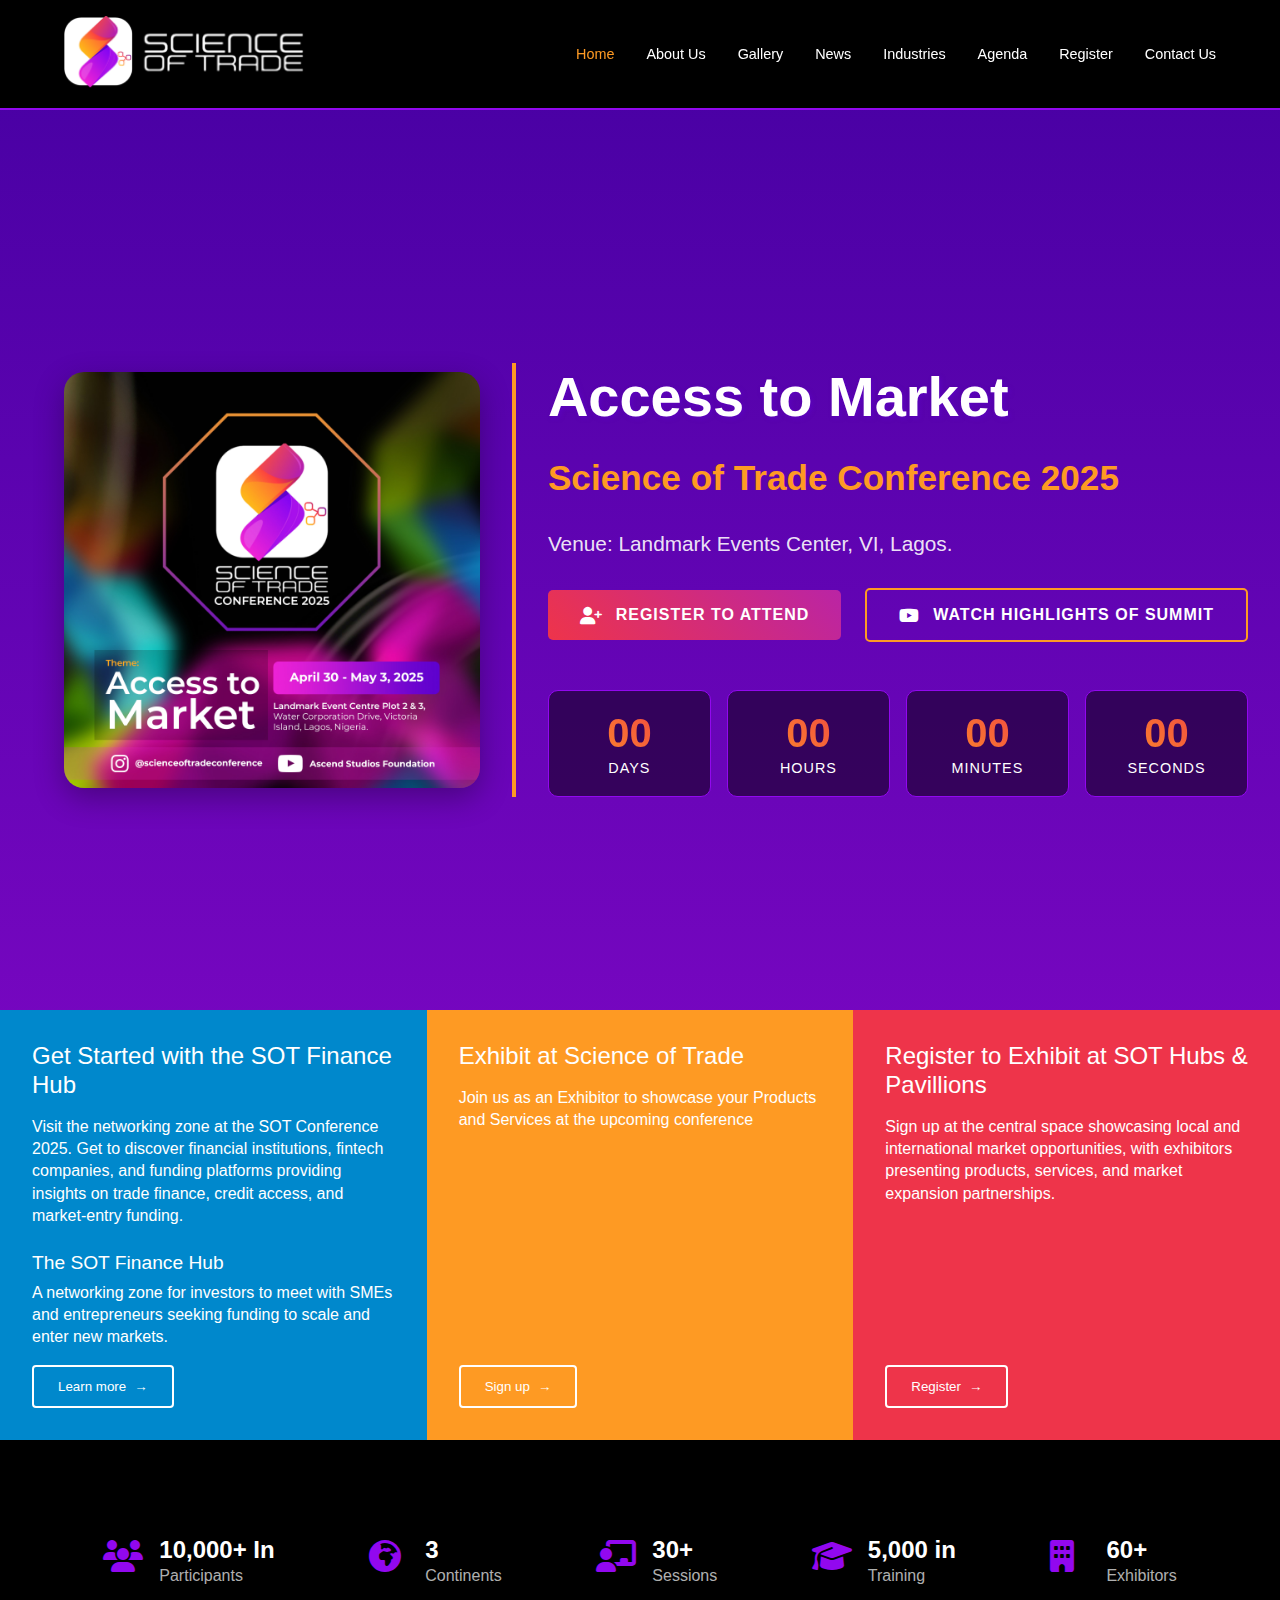
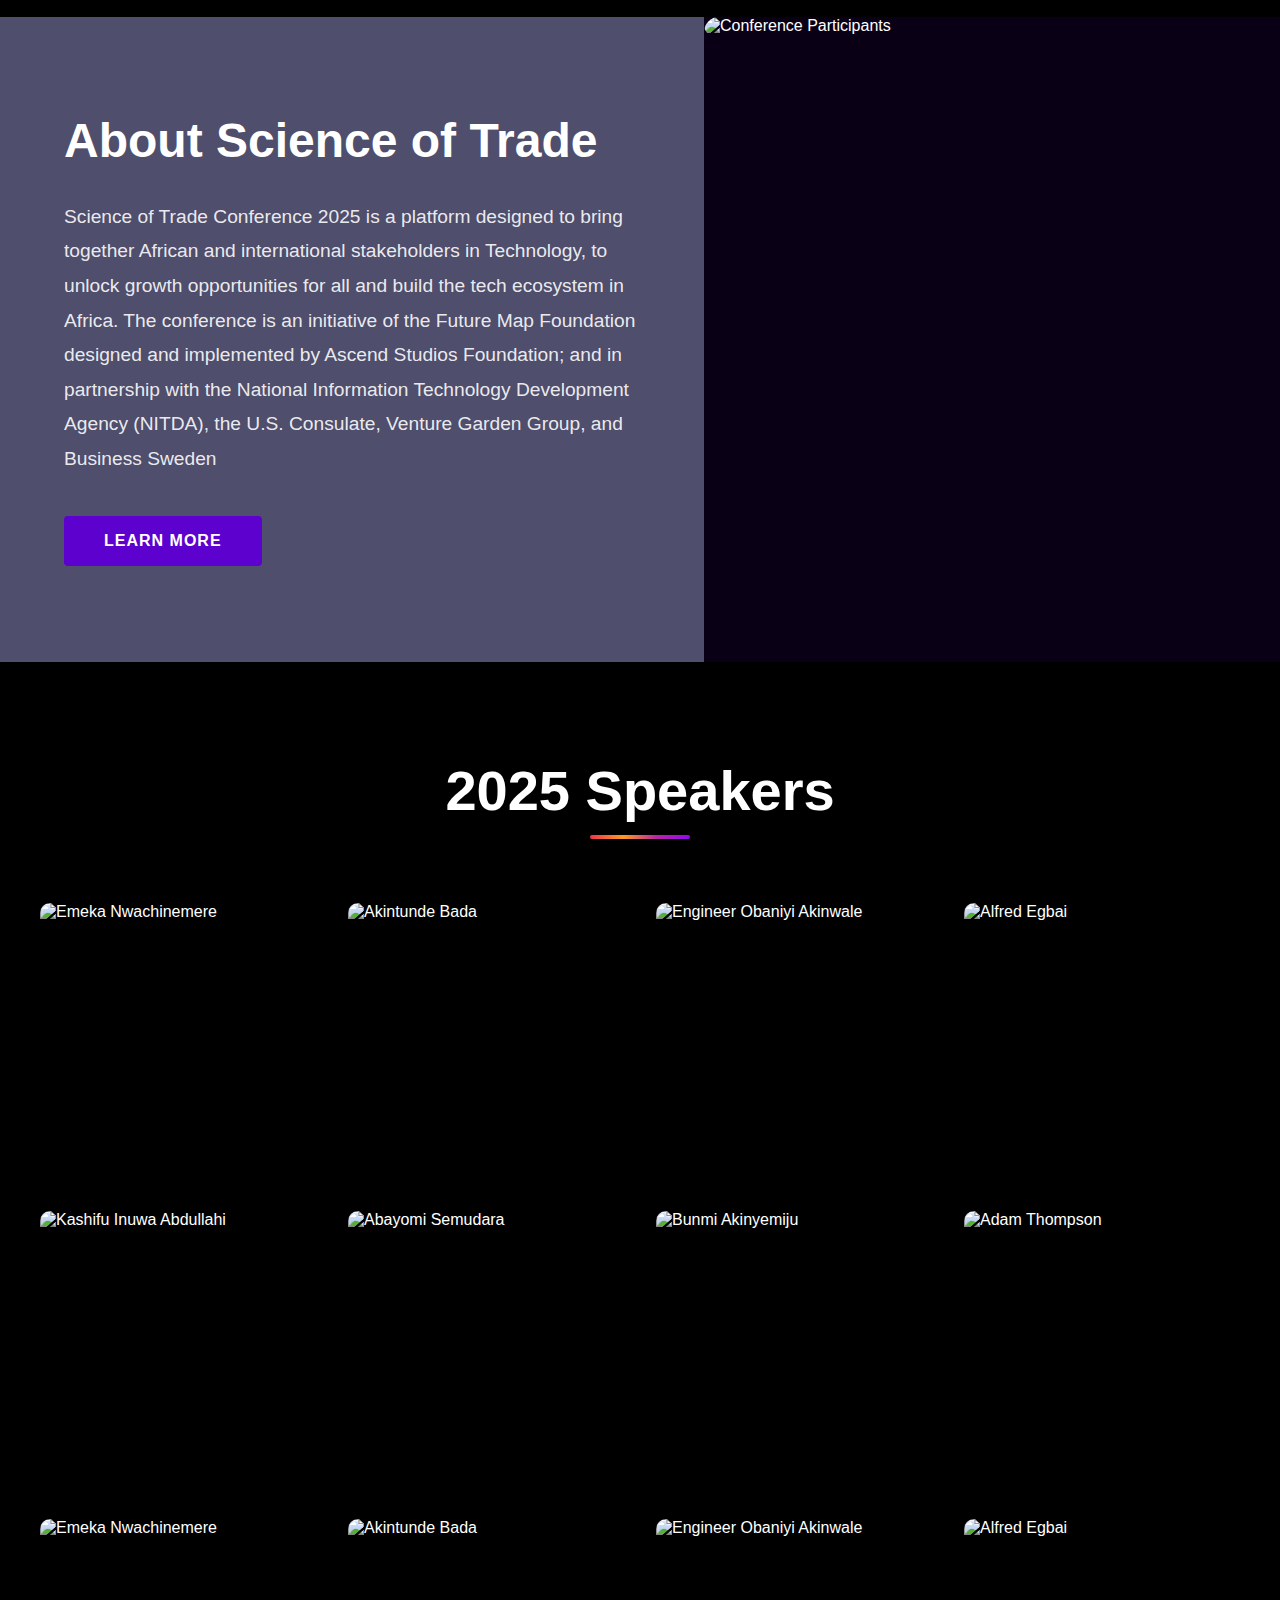
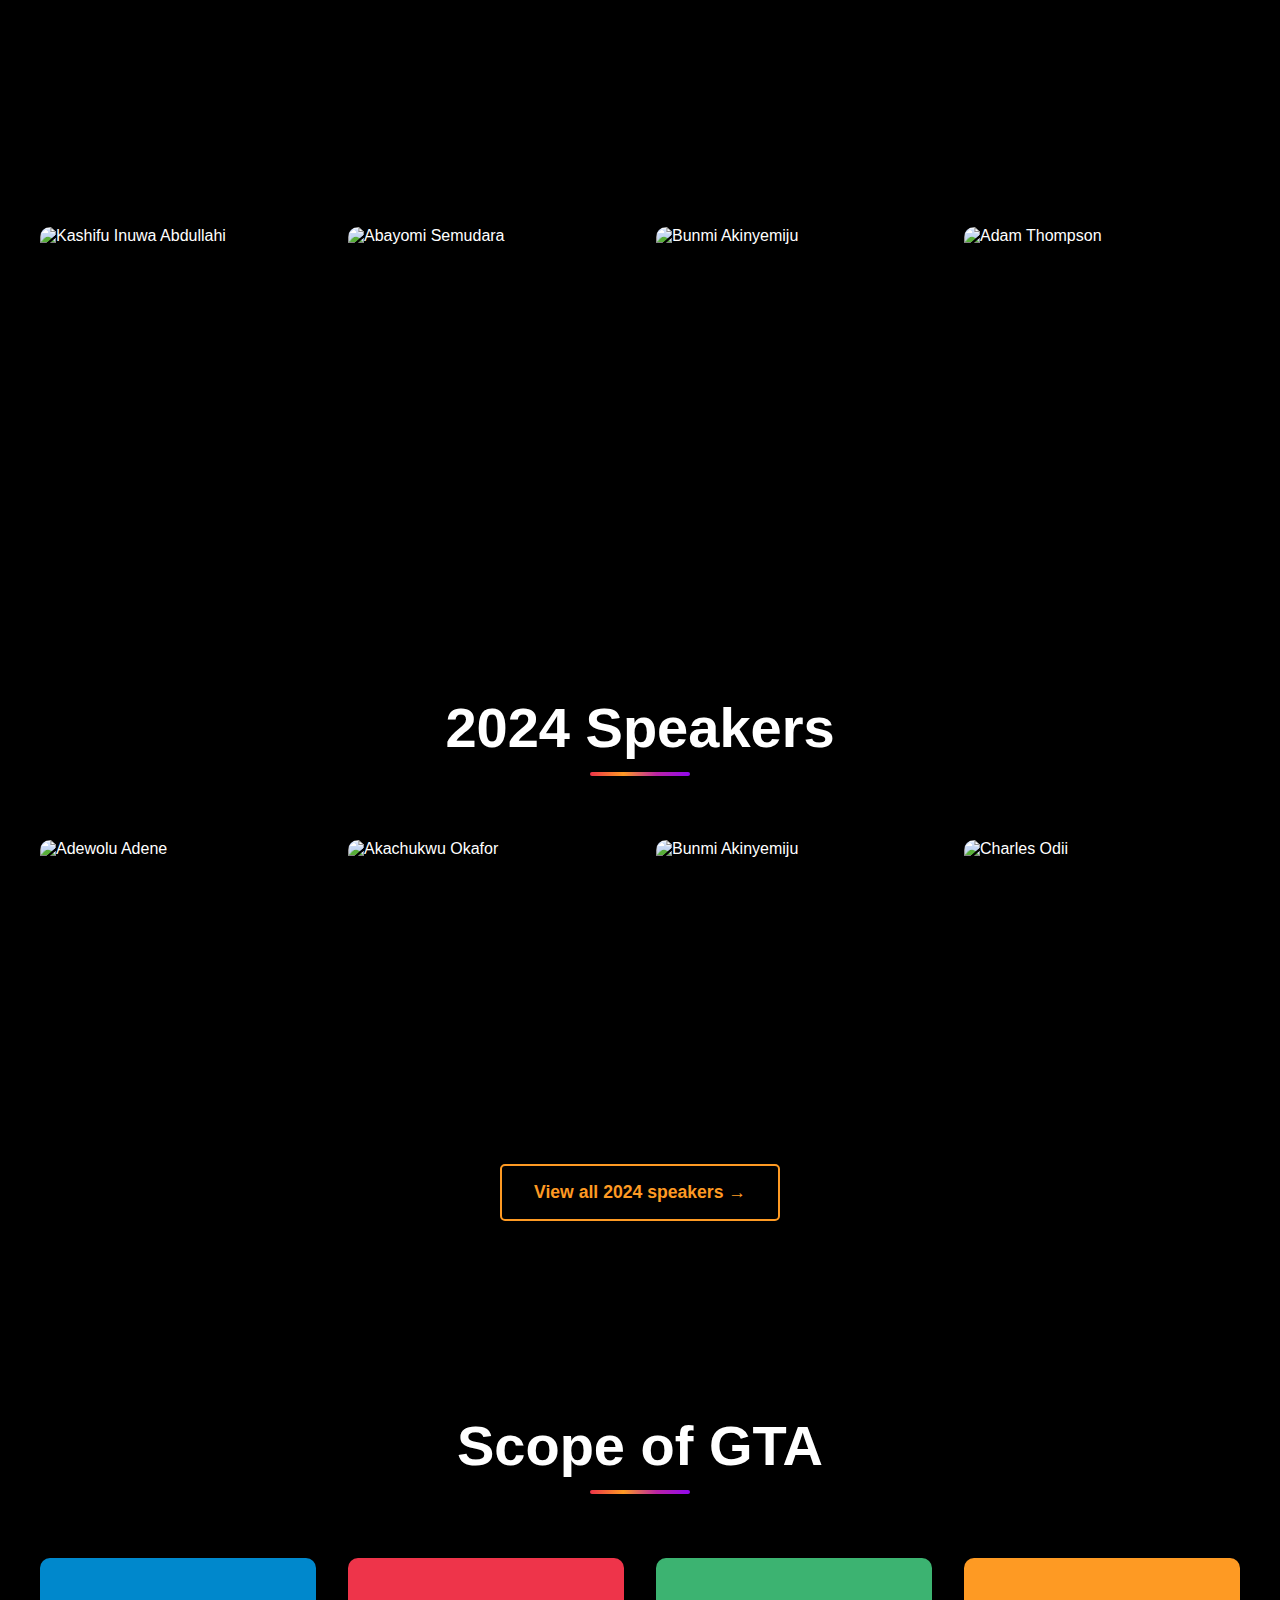
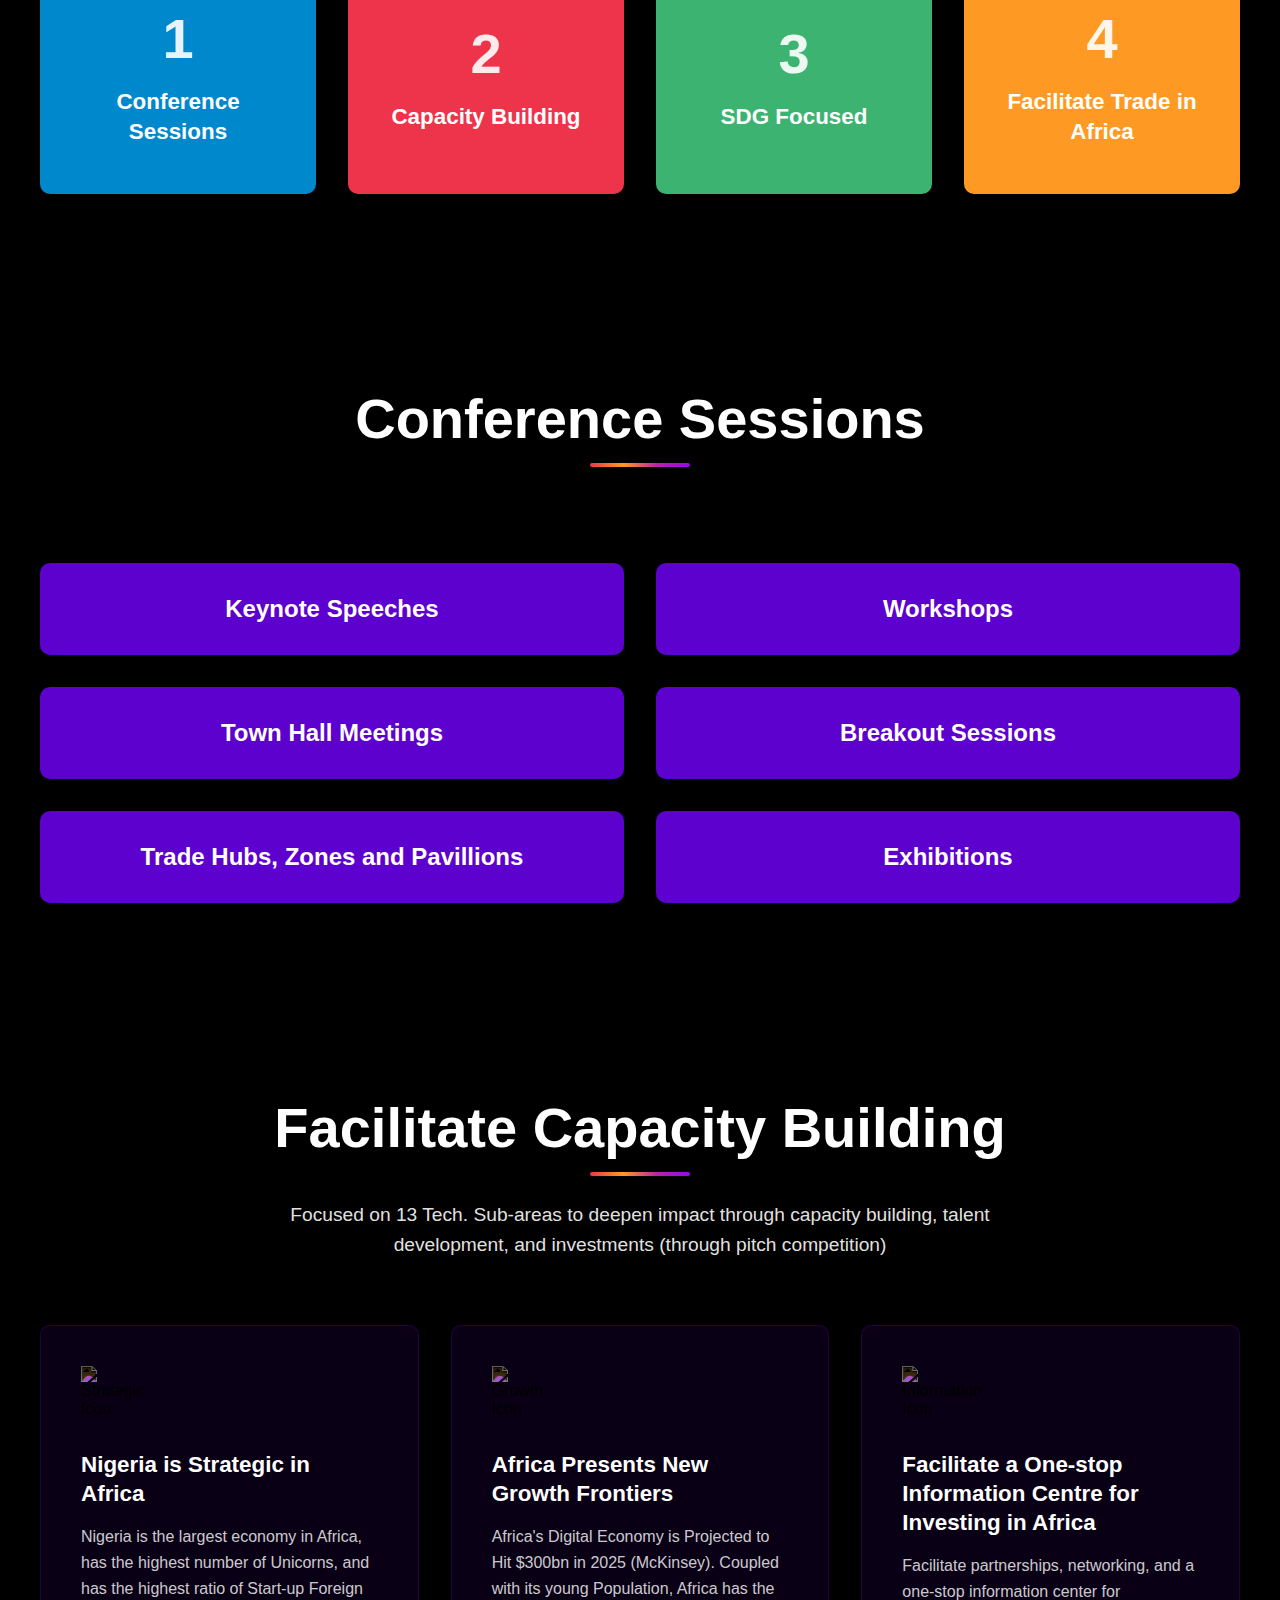
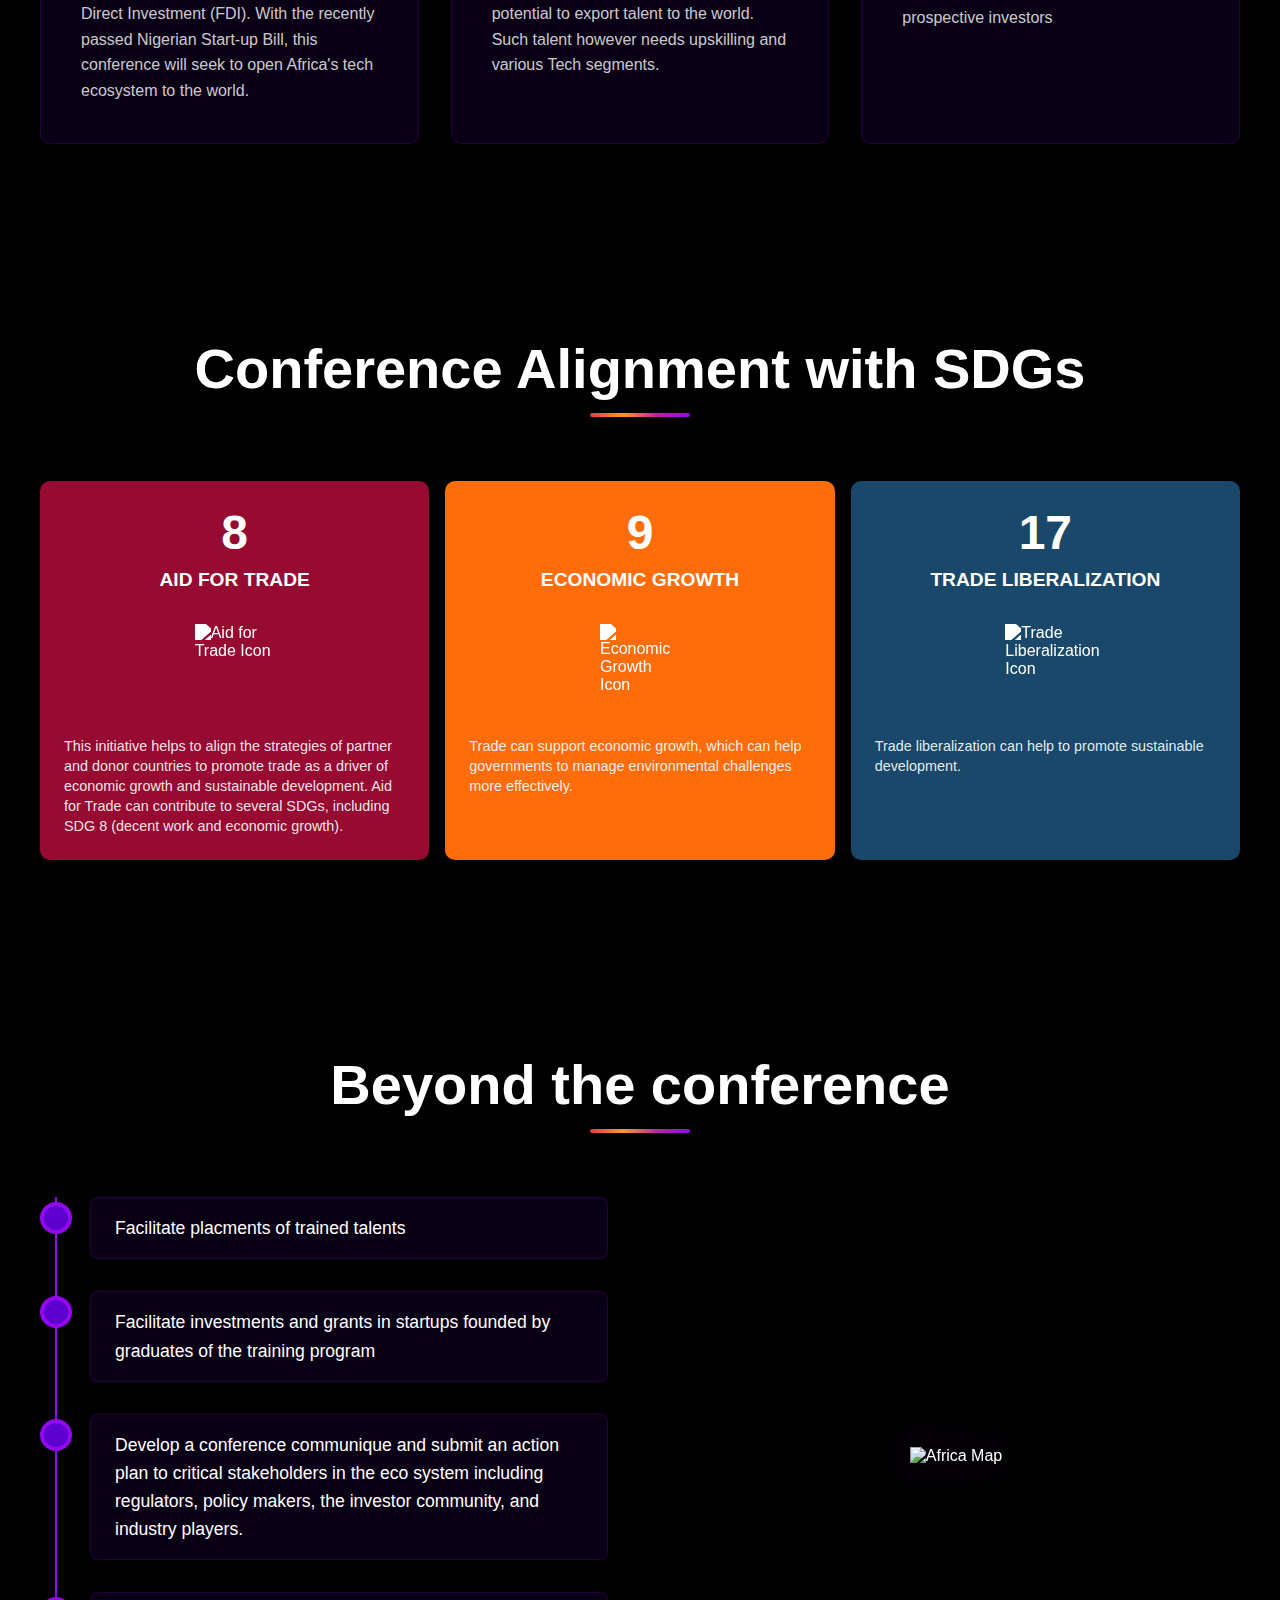
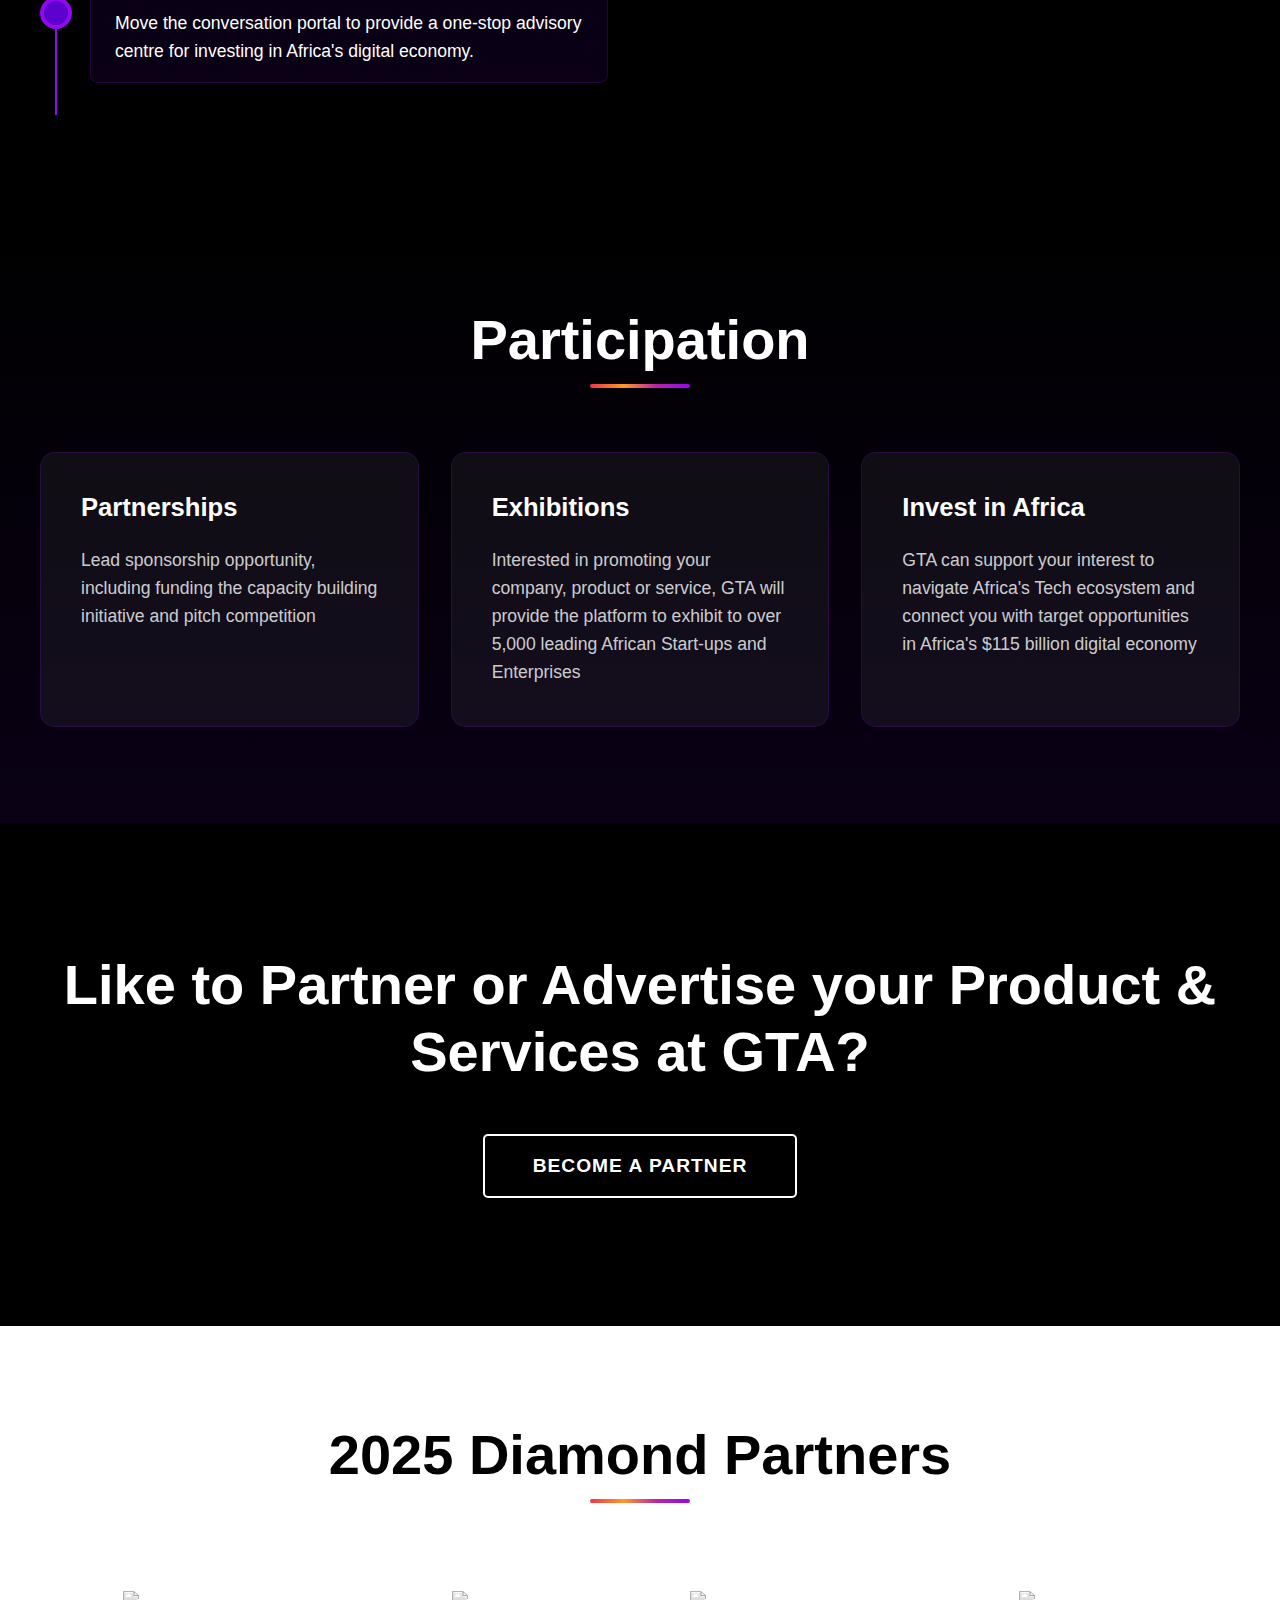
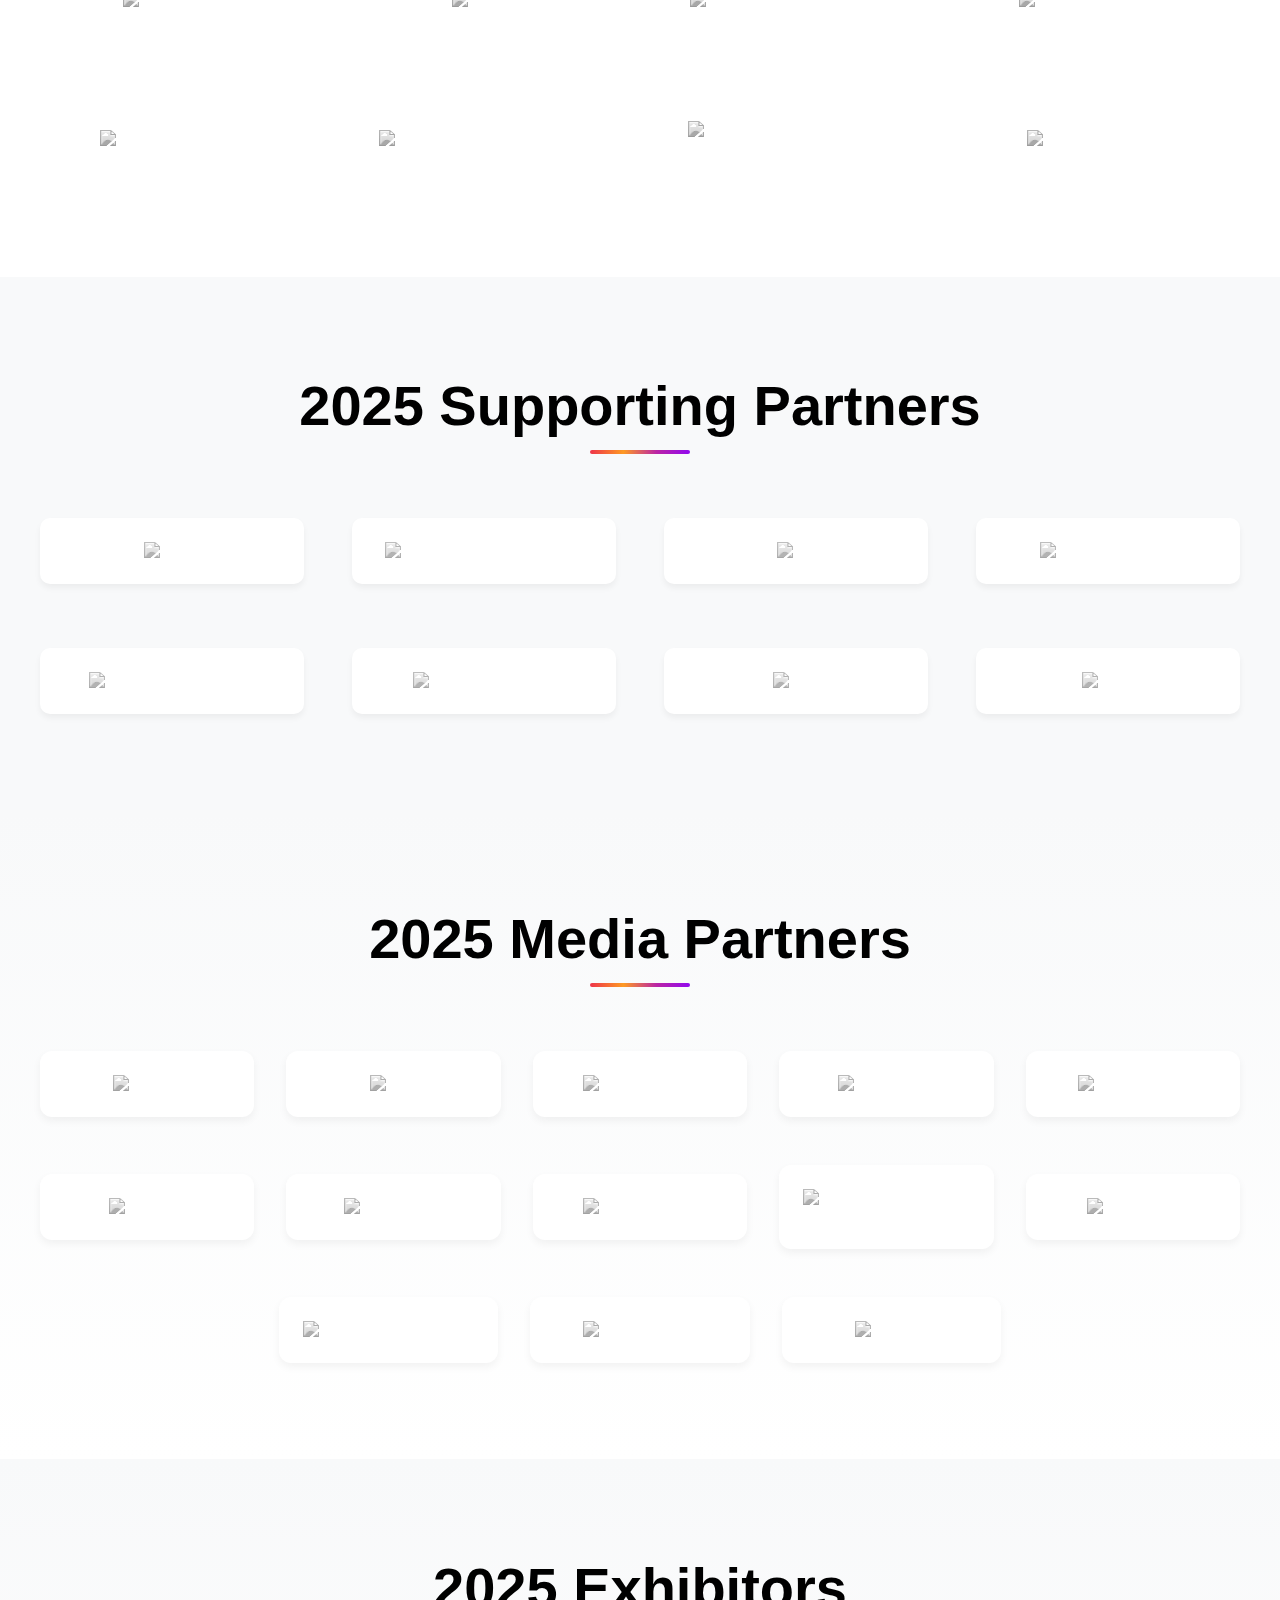
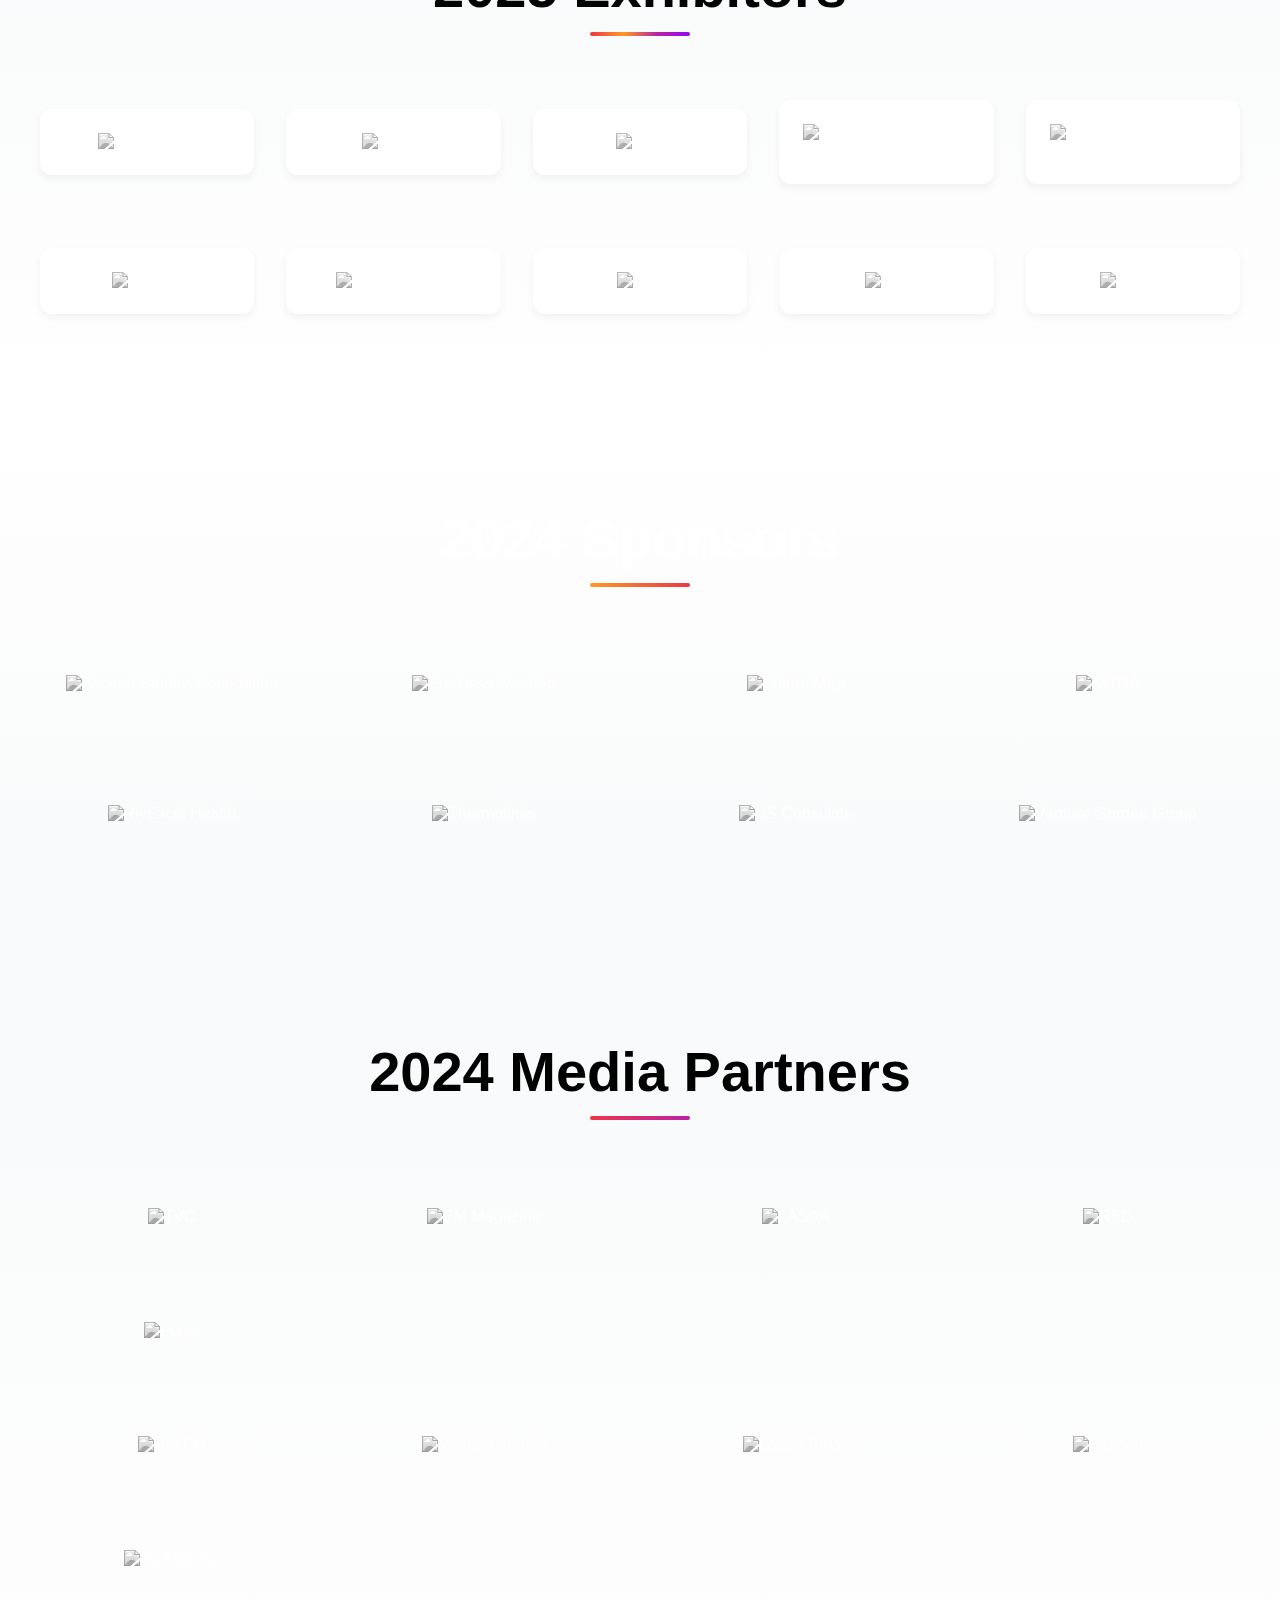
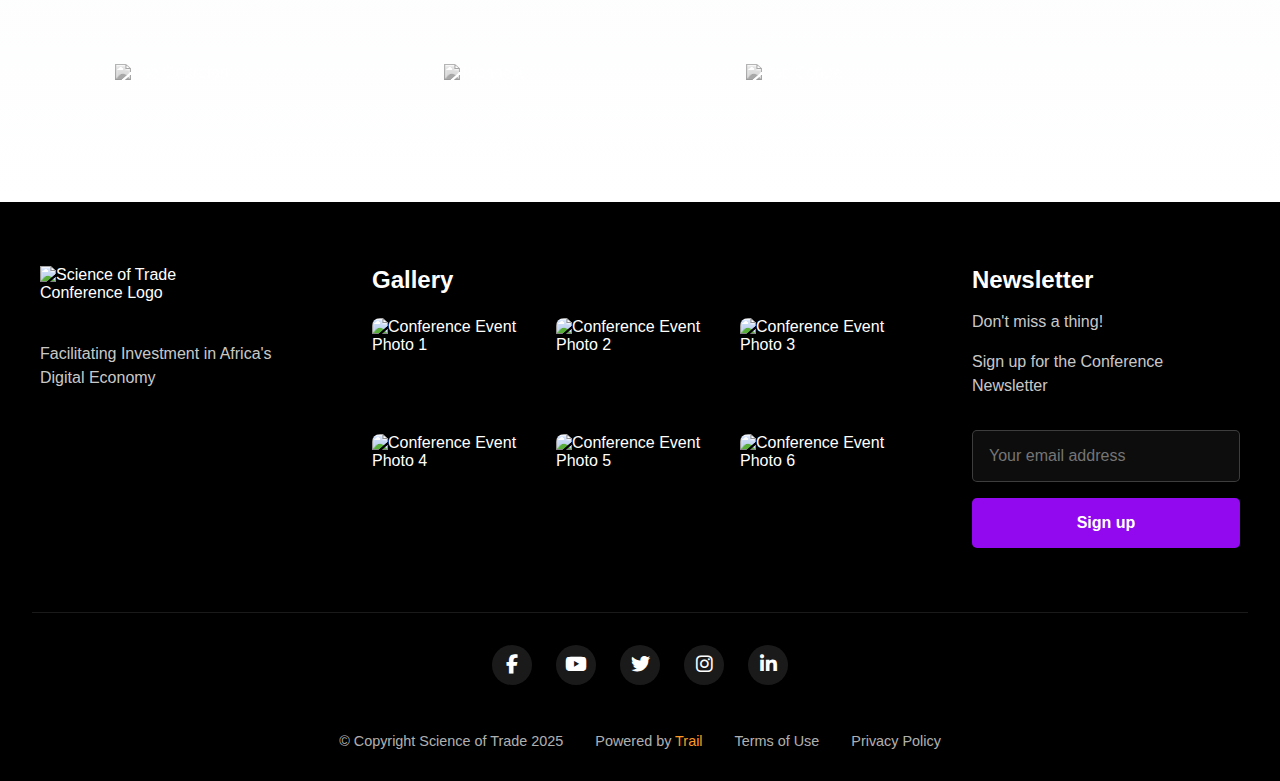
==== commit 1399b53f: "added new pages" ====
--- a/index.html
+++ b/index.html
@@ -158,10 +158,10 @@
         </div>
     </section>
 
-    <!-- 2024 Speakers Section -->
+    <!-- 2025 Speakers Section -->
     <section class="speakers">
         <div class="section-header">
-            <h2>2024 Speakers</h2>
+            <h2>2025 Speakers</h2>
         </div>
         <div class="speakers-grid">
             <!-- First Row -->
@@ -330,10 +330,10 @@
         </div>
     </section>
 
-    <!-- 2023 Speakers Section -->
-    <section class="speakers speakers-2023">
-        <div class="section-header">
-            <h2>2023 Speakers</h2>
+    <!-- 2024 Speakers Section -->
+    <section class="speakers speakers-2024">
+        <div class="section-header">
+            <h2>2024 Speakers</h2>
         </div>
         <div class="speakers-grid">
             <div class="speaker-card">
@@ -378,7 +378,7 @@
         </div>
 
         <div class="view-all-btn">
-            <a href="#" class="btn-link">→ View all 2023 speakers</a>
+            <a href="#" class="btn-link">View all 2024 speakers →</a>
         </div>
     </section>
 
@@ -574,10 +574,10 @@
         </div>
     </section>
 
-    <!-- Diamond Partners Section -->
+    <!-- 2025 Diamond Partners Section -->
     <section class="diamond-partners">
         <div class="section-header">
-            <h2>2024 Diamond Partners</h2>
+            <h2>2025 Diamond Partners</h2>
         </div>
         <div class="partners-grid">
             <div class="partner-row">
@@ -611,10 +611,10 @@
         </div>
     </section>
 
-    <!-- Supporting Partners Section -->
+    <!-- 2025 Supporting Partners Section -->
     <section class="supporting-partners">
         <div class="section-header">
-            <h2>2024 Supporting Partners</h2>
+            <h2>2025 Supporting Partners</h2>
         </div>
         <div class="partners-grid">
             <!-- First Row -->
@@ -650,10 +650,10 @@
         </div>
     </section>
 
-    <!-- Media Partners Section -->
+    <!-- 2025 Media Partners Section -->
     <section class="media-partners">
         <div class="section-header">
-            <h2>2024 Media Partners</h2>
+            <h2>2025 Media Partners</h2>
         </div>
         <div class="partners-grid">
             <!-- First Row -->
@@ -707,10 +707,10 @@
         </div>
     </section>
 
-    <!-- Exhibitors Section -->
+    <!-- 2025 Exhibitors Section -->
     <section class="exhibitors">
         <div class="section-header">
-            <h2>2024 Exhibitors</h2>
+            <h2>2025 Exhibitors</h2>
         </div>
         <div class="partners-grid">
             <!-- First Row -->
@@ -752,10 +752,10 @@
         </div>
     </section>
 
-    <!-- 2023 Sponsors Section -->
-    <section class="sponsors-2023">
-        <div class="section-header">
-            <h2>2023 Sponsors</h2>
+    <!-- 2024 Sponsors Section -->
+    <section class="sponsors-2024">
+        <div class="section-header">
+            <h2>2024 Sponsors</h2>
         </div>
         <div class="partners-grid">
             <!-- First Row -->
@@ -791,58 +791,58 @@
         </div>
     </section>
 
-    <!-- 2023 Media Partners Section -->
-    <section class="media-partners-2023">
-        <div class="section-header">
-            <h2>2023 Media Partners</h2>
+    <!-- 2024 Media Partners Section -->
+    <section class="media-partners-2024">
+        <div class="section-header">
+            <h2>2024 Media Partners</h2>
         </div>
         <div class="partners-grid">
             <!-- First Row -->
             <div class="partner-row">
                 <div class="partner-logo">
-                    <img src="assets/media-2023/tvc.png" alt="TVC">
-                </div>
-                <div class="partner-logo">
-                    <img src="assets/media-2023/em-magazine.png" alt="EM Magazine">
-                </div>
-                <div class="partner-logo">
-                    <img src="assets/media-2023/lasaa.png" alt="LASAA">
-                </div>
-                <div class="partner-logo">
-                    <img src="assets/media-2023/red.png" alt="RED">
-                </div>
-                <div class="partner-logo">
-                    <img src="assets/media-2023/pulse.png" alt="Pulse">
+                    <img src="assets/media-2024/tvc.png" alt="TVC">
+                </div>
+                <div class="partner-logo">
+                    <img src="assets/media-2024/em-magazine.png" alt="EM Magazine">
+                </div>
+                <div class="partner-logo">
+                    <img src="assets/media-2024/lasaa.png" alt="LASAA">
+                </div>
+                <div class="partner-logo">
+                    <img src="assets/media-2024/red.png" alt="RED">
+                </div>
+                <div class="partner-logo">
+                    <img src="assets/media-2024/pulse.png" alt="Pulse">
                 </div>
             </div>
             <!-- Second Row -->
             <div class="partner-row">
                 <div class="partner-logo">
-                    <img src="assets/media-2023/hot-fm.png" alt="Hot FM">
-                </div>
-                <div class="partner-logo">
-                    <img src="assets/media-2023/michael-angelo.png" alt="Michael Angelo">
-                </div>
-                <div class="partner-logo">
-                    <img src="assets/media-2023/lagos-today.png" alt="Lagos Today">
-                </div>
-                <div class="partner-logo">
-                    <img src="assets/media-2023/woman.png" alt="Woman">
-                </div>
-                <div class="partner-logo">
-                    <img src="assets/media-2023/ro-marong.png" alt="Ro-Marong">
+                    <img src="assets/media-2024/hot-fm.png" alt="Hot FM">
+                </div>
+                <div class="partner-logo">
+                    <img src="assets/media-2024/michael-angelo.png" alt="Michael Angelo">
+                </div>
+                <div class="partner-logo">
+                    <img src="assets/media-2024/lagos-today.png" alt="Lagos Today">
+                </div>
+                <div class="partner-logo">
+                    <img src="assets/media-2024/woman.png" alt="Woman">
+                </div>
+                <div class="partner-logo">
+                    <img src="assets/media-2024/ro-marong.png" alt="Ro-Marong">
                 </div>
             </div>
             <!-- Third Row -->
             <div class="partner-row">
                 <div class="partner-logo">
-                    <img src="assets/media-2023/guardian.png" alt="The Guardian">
-                </div>
-                <div class="partner-logo">
-                    <img src="assets/media-2023/technext.png" alt="Technext">
-                </div>
-                <div class="partner-logo">
-                    <img src="assets/media-2023/pop-central.png" alt="Pop Central">
+                    <img src="assets/media-2024/guardian.png" alt="The Guardian">
+                </div>
+                <div class="partner-logo">
+                    <img src="assets/media-2024/technext.png" alt="Technext">
+                </div>
+                <div class="partner-logo">
+                    <img src="assets/media-2024/pop-central.png" alt="Pop Central">
                 </div>
             </div>
         </div>
@@ -902,7 +902,7 @@
                 </a>
             </div>
             <div class="footer-info">
-                <div class="copyright">© Copyright Science of Trade 2023</div>
+                <div class="copyright">© Copyright Science of Trade 2025</div>
                 <div class="powered-by">
                     Powered by <a href="#" class="trail-link">Trail</a>
                 </div>
--- a/css/custom-styles.css
+++ b/css/custom-styles.css
@@ -3293,4 +3293,174 @@
         margin-top: 3rem;
         padding-top: 3rem;
     }
+}
+
+/* 2025 Sponsors Section */
+.sponsors-2025 {
+    padding: 6rem 2rem;
+    background: linear-gradient(to bottom, #fff, #f8f9fa);
+    position: relative;
+}
+
+.sponsors-2025 .section-header {
+    margin-bottom: 4rem;
+}
+
+.sponsors-2025 .section-header h2::after {
+    background: linear-gradient(to right, var(--primary-orange), var(--primary-red));
+}
+
+.sponsors-2025 .partners-grid {
+    max-width: 1200px;
+    margin: 0 auto;
+    display: flex;
+    flex-direction: column;
+    gap: 4rem;
+}
+
+.sponsors-2025 .partner-row {
+    display: grid;
+    grid-template-columns: repeat(4, 1fr);
+    gap: 3rem;
+    align-items: center;
+}
+
+.sponsors-2025 .partner-logo {
+    display: flex;
+    justify-content: center;
+    align-items: center;
+    padding: 2rem;
+    transition: all 0.3s ease;
+    position: relative;
+    background: #fff;
+    border-radius: 15px;
+    box-shadow: 0 4px 15px rgba(0, 0, 0, 0.05);
+    border: 1px solid rgba(0, 0, 0, 0.05);
+}
+
+/* 2025 Media Partners Section */
+.media-partners-2025 {
+    padding: 6rem 2rem;
+    background: linear-gradient(to bottom, #f8f9fa, #fff);
+    position: relative;
+}
+
+.media-partners-2025 .section-header {
+    margin-bottom: 4rem;
+}
+
+.media-partners-2025 .section-header h2 {
+    color: #000;
+    position: relative;
+}
+
+.media-partners-2025 .section-header h2::after {
+    background: linear-gradient(to right, var(--primary-red), var(--primary-purple));
+}
+
+.media-partners-2025 .partners-grid {
+    max-width: 1200px;
+    margin: 0 auto;
+    display: flex;
+    flex-direction: column;
+    gap: 3rem;
+}
+
+.media-partners-2025 .partner-row {
+    display: grid;
+    grid-template-columns: repeat(5, 1fr);
+    gap: 2rem;
+    align-items: center;
+}
+
+.media-partners-2025 .partner-row:last-child {
+    grid-template-columns: repeat(3, 1fr);
+    max-width: 800px;
+    margin: 0 auto;
+}
+
+.media-partners-2025 .partner-logo {
+    display: flex;
+    justify-content: center;
+    align-items: center;
+    padding: 1.5rem;
+    transition: all 0.3s ease;
+    position: relative;
+    background: #fff;
+    border-radius: 12px;
+    box-shadow: 0 4px 8px rgba(0, 0, 0, 0.05);
+}
+
+.speakers-2025 {
+    background-color: rgba(0, 0, 0, 0.95);
+    padding: 4rem 2rem 6rem;
+}
+
+.speakers-2025 .section-header h2::after {
+    background: linear-gradient(to right, var(--primary-orange), var(--primary-red));
+}
+
+.speakers-2025 .speaker-card {
+    background: linear-gradient(to bottom, rgba(0, 0, 0, 0.7), rgba(0, 0, 0, 0.95));
+    border: 1px solid rgba(254, 154, 35, 0.1);
+}
+
+.speakers-2025 .speaker-card:hover {
+    box-shadow: 0 10px 20px rgba(254, 154, 35, 0.15);
+}
+
+.speakers-2025 .speaker-info {
+    background: linear-gradient(to top, rgba(0, 0, 0, 0.95), rgba(0, 0, 0, 0.8));
+    border-top: 1px solid rgba(254, 154, 35, 0.1);
+}
+
+/* 2024 Sponsors Section */
+.sponsors-2024 {
+    padding: 6rem 2rem;
+    background: linear-gradient(to bottom, #fff, #f8f9fa);
+    position: relative;
+}
+
+.sponsors-2024 .section-header {
+    margin-bottom: 4rem;
+}
+
+.sponsors-2024 .section-header h2::after {
+    background: linear-gradient(to right, var(--primary-orange), var(--primary-red));
+}
+
+.sponsors-2024 .partners-grid {
+    max-width: 1200px;
+    margin: 0 auto;
+    display: flex;
+    flex-direction: column;
+    gap: 4rem;
+}
+
+/* 2024 Media Partners Section */
+.media-partners-2024 {
+    padding: 6rem 2rem;
+    background: linear-gradient(to bottom, #f8f9fa, #fff);
+    position: relative;
+}
+
+.media-partners-2024 .section-header {
+    margin-bottom: 4rem;
+}
+
+.media-partners-2024 .section-header h2 {
+    color: #000;
+    position: relative;
+}
+
+.media-partners-2024 .section-header h2::after {
+    background: linear-gradient(to right, var(--primary-red), var(--primary-purple));
+}
+
+.media-partners-2024 .partners-grid {
+    max-width: 1200px;
+    margin: 0 auto;
+    display: flex;
+    flex-direction: column;
+    gap: 3rem;
 }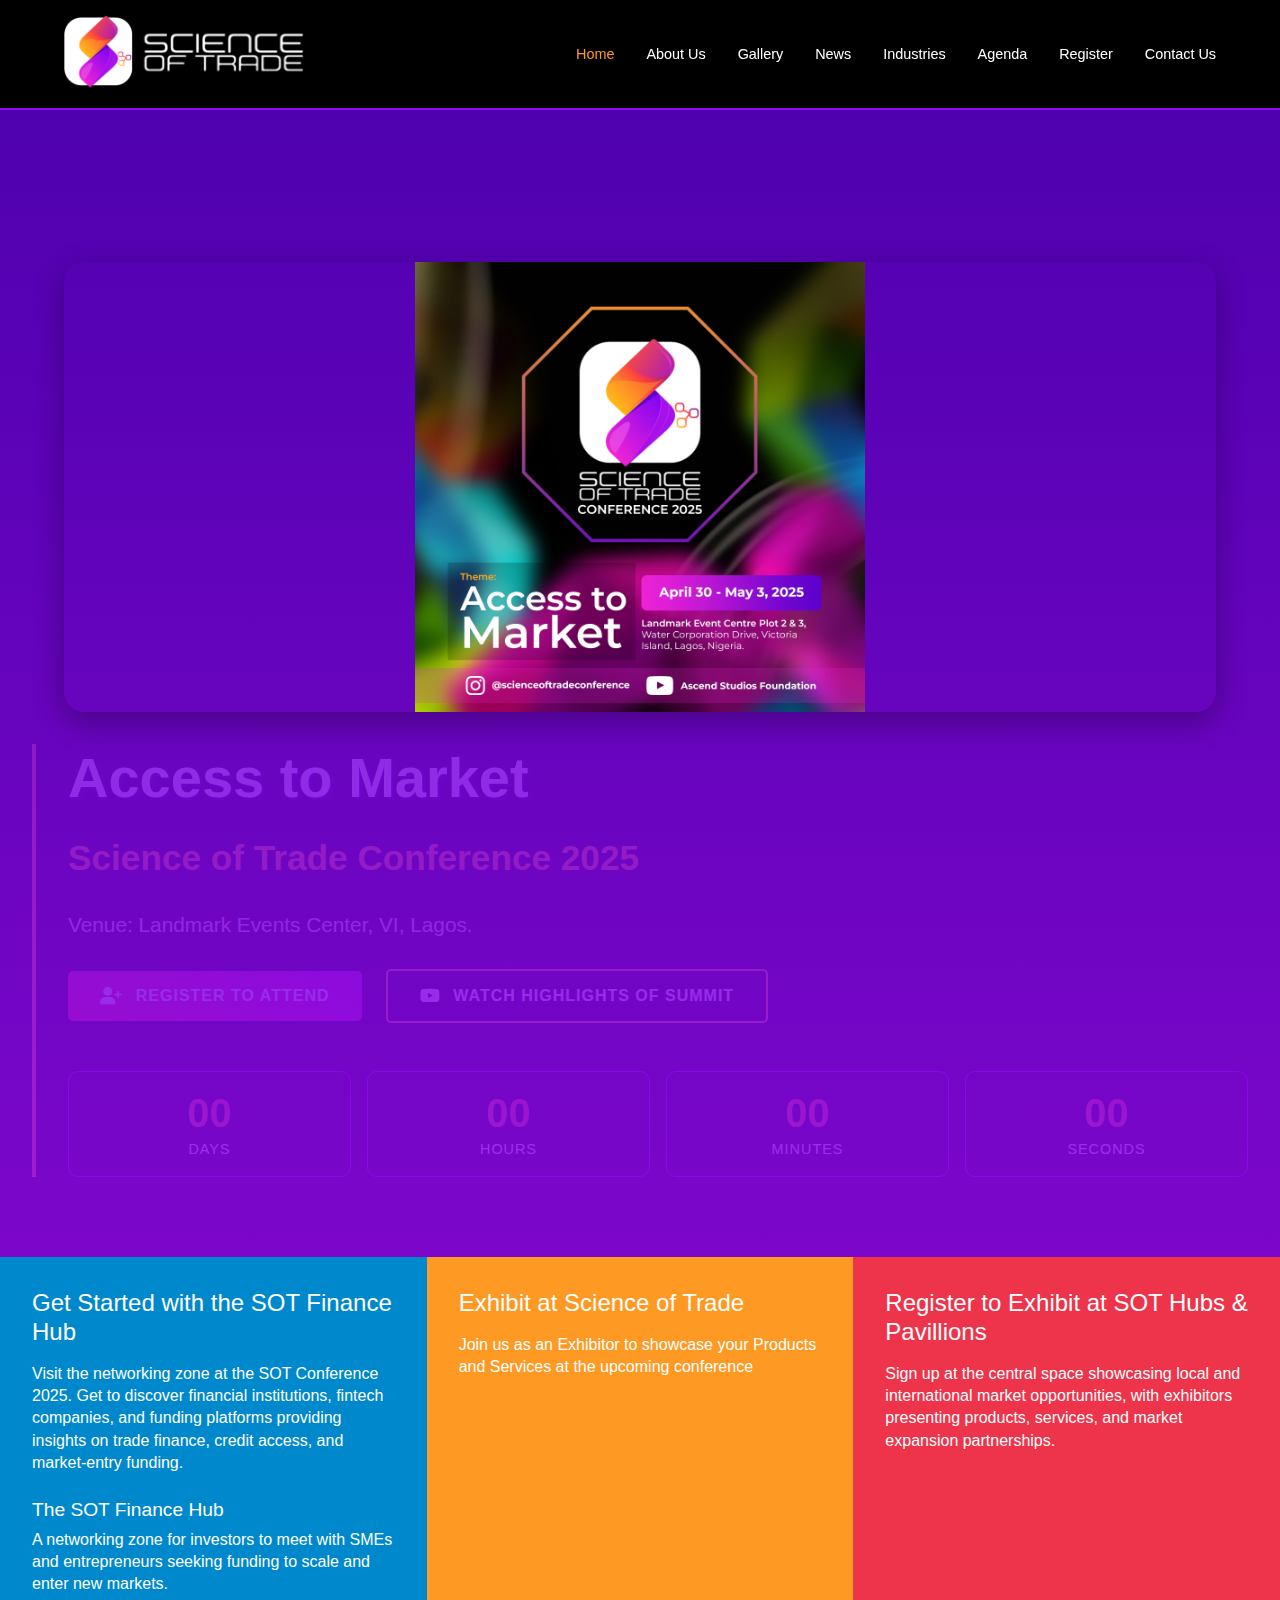
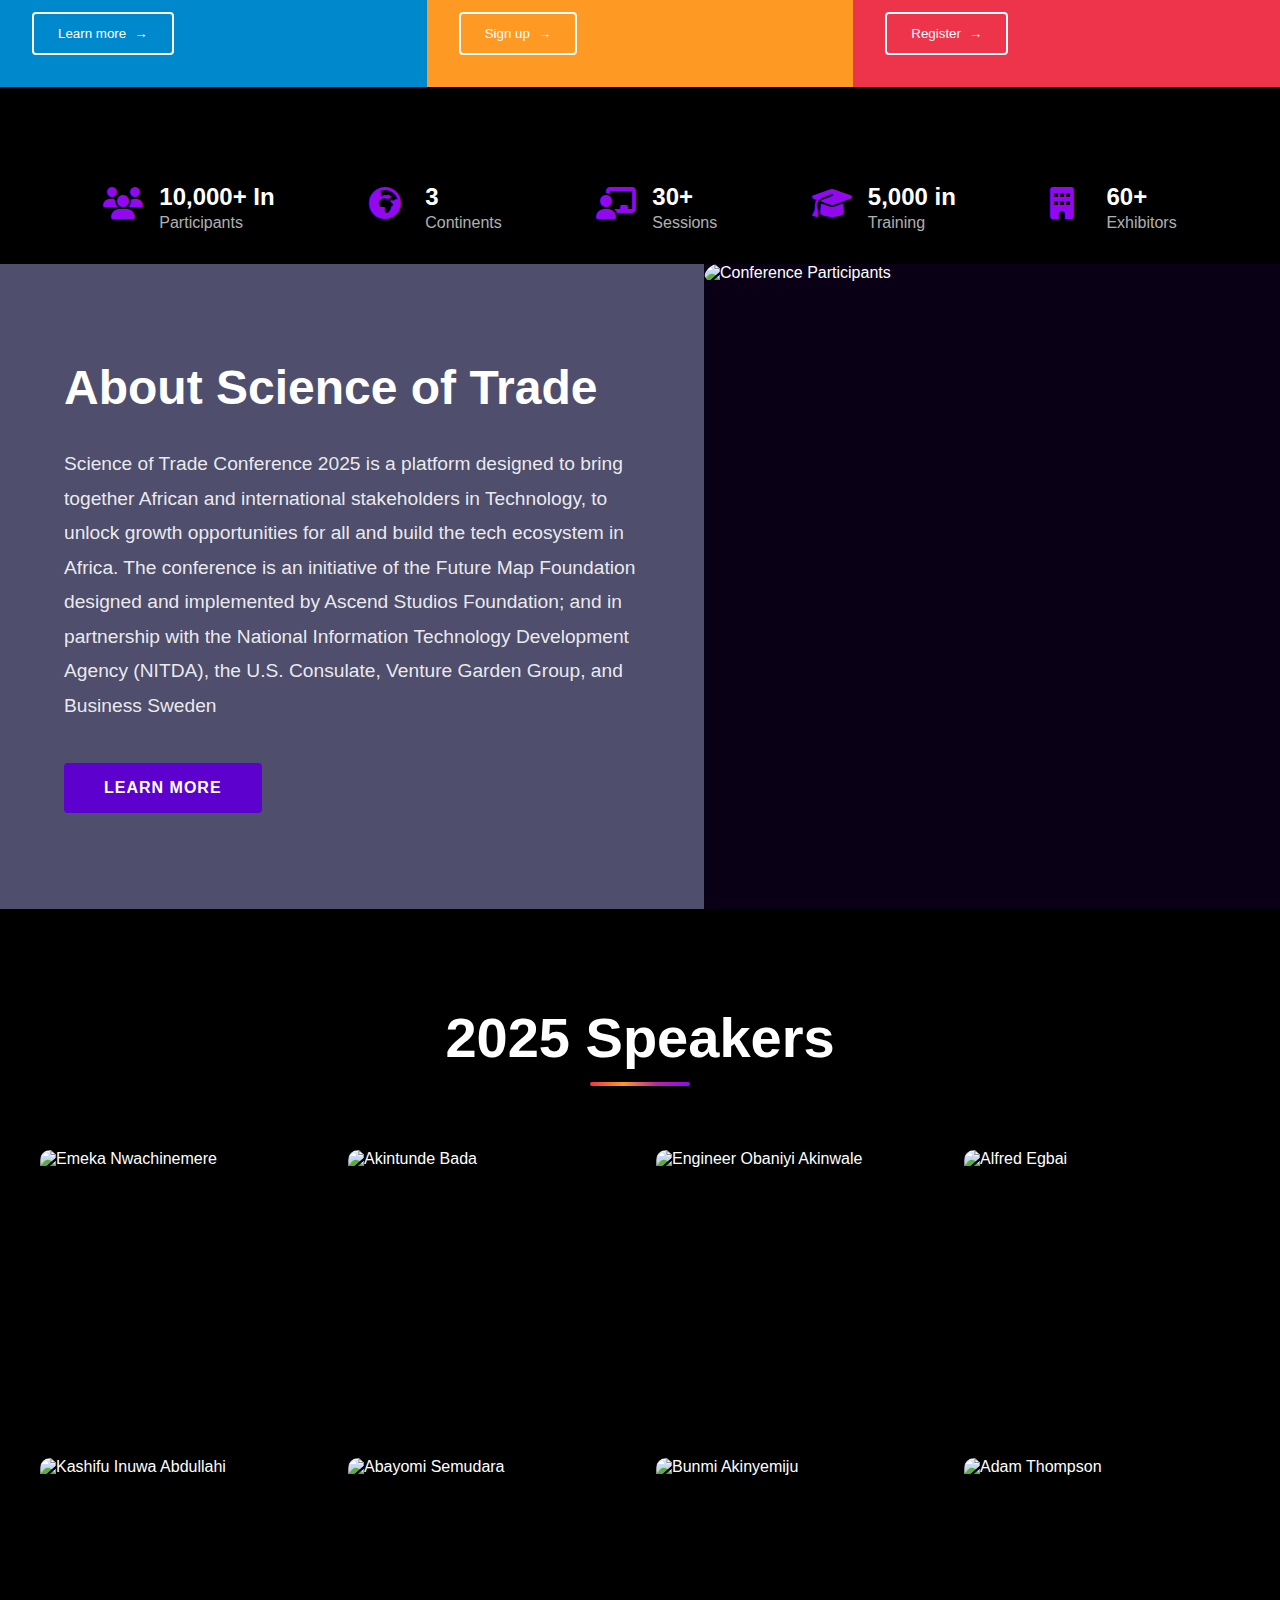
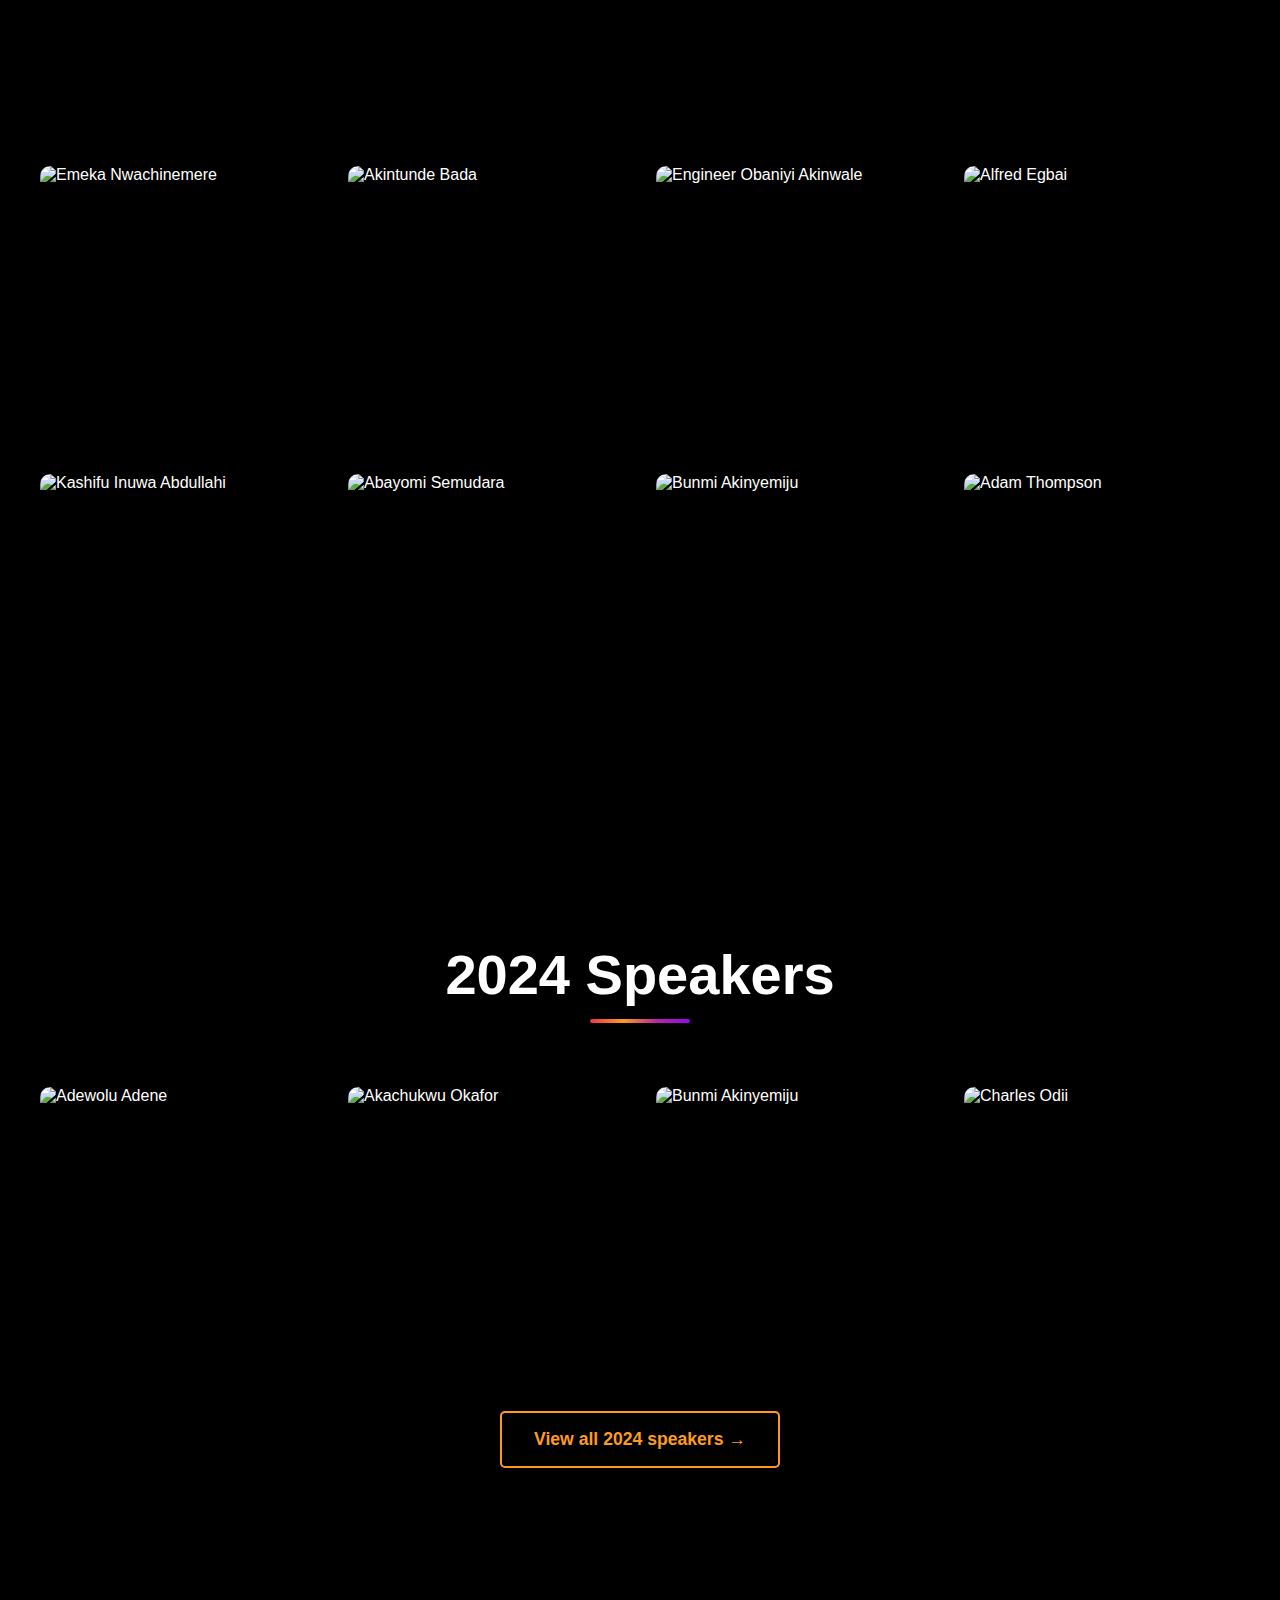
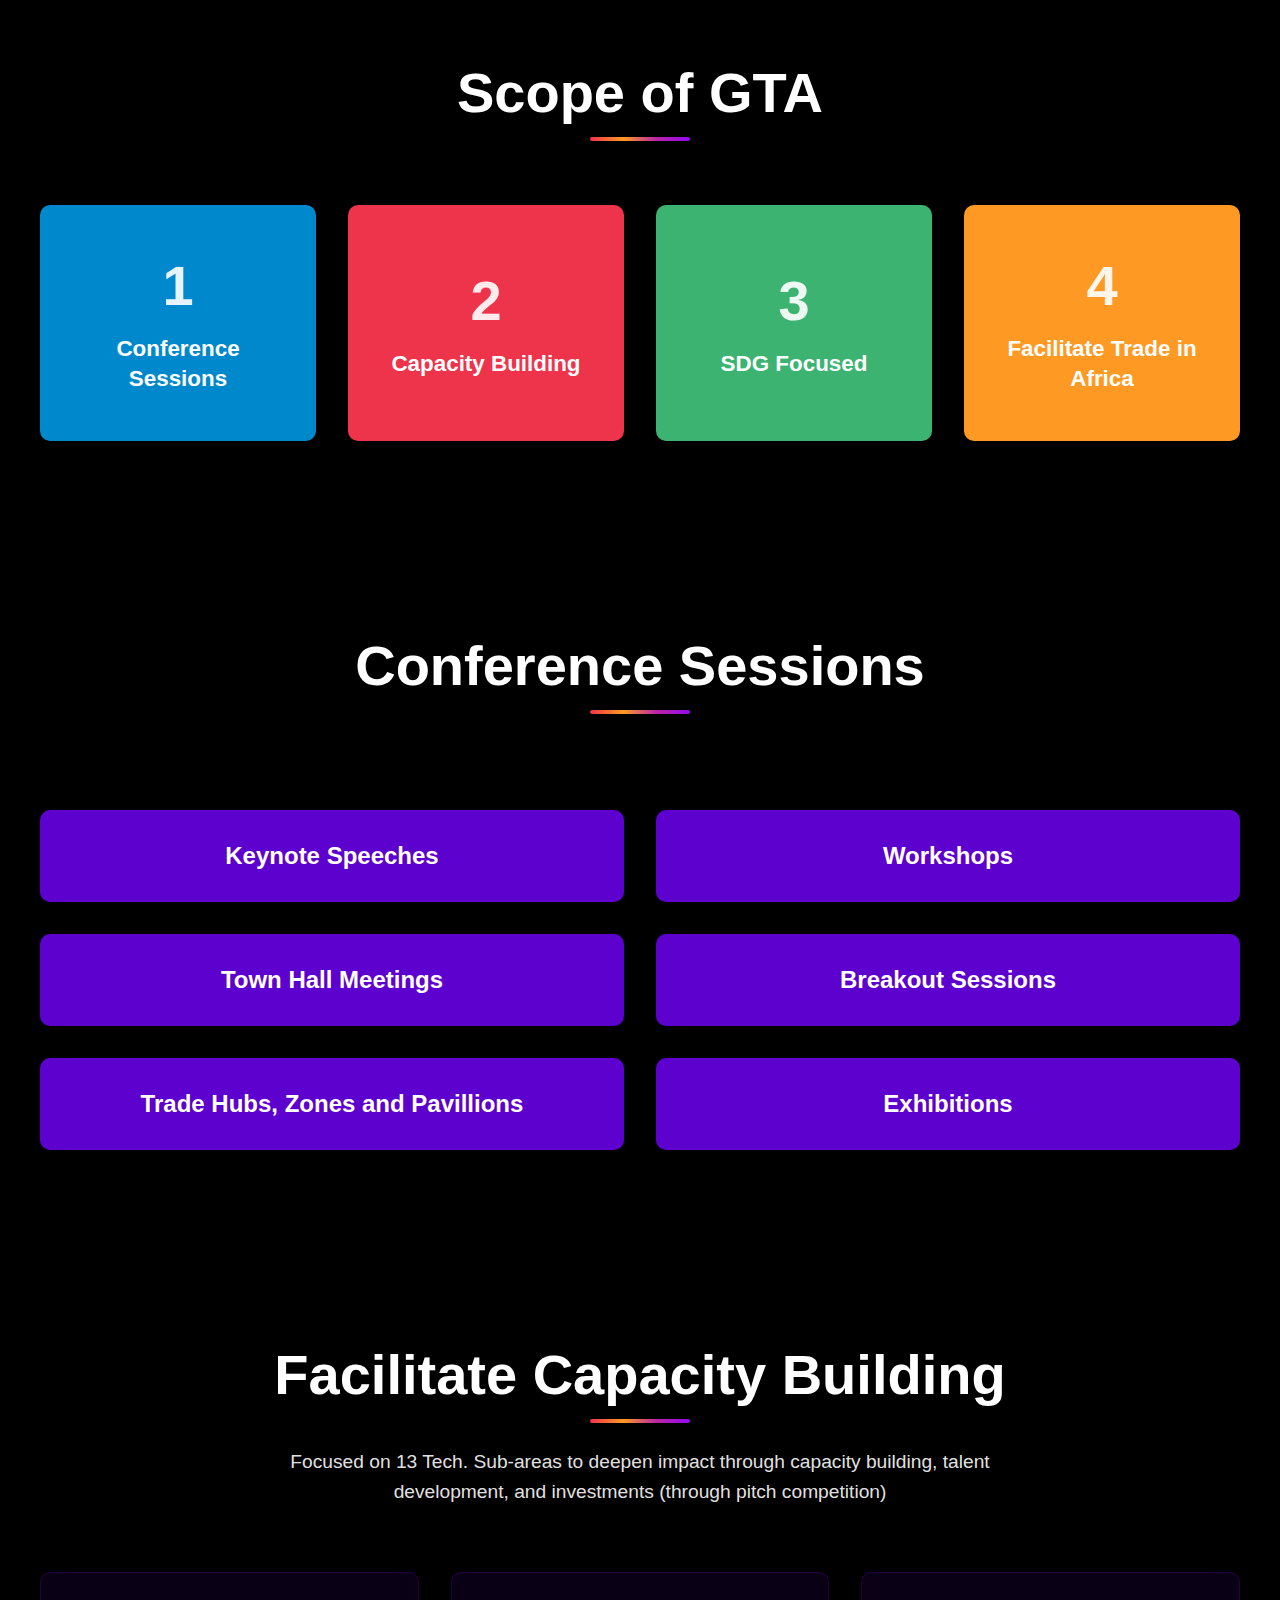
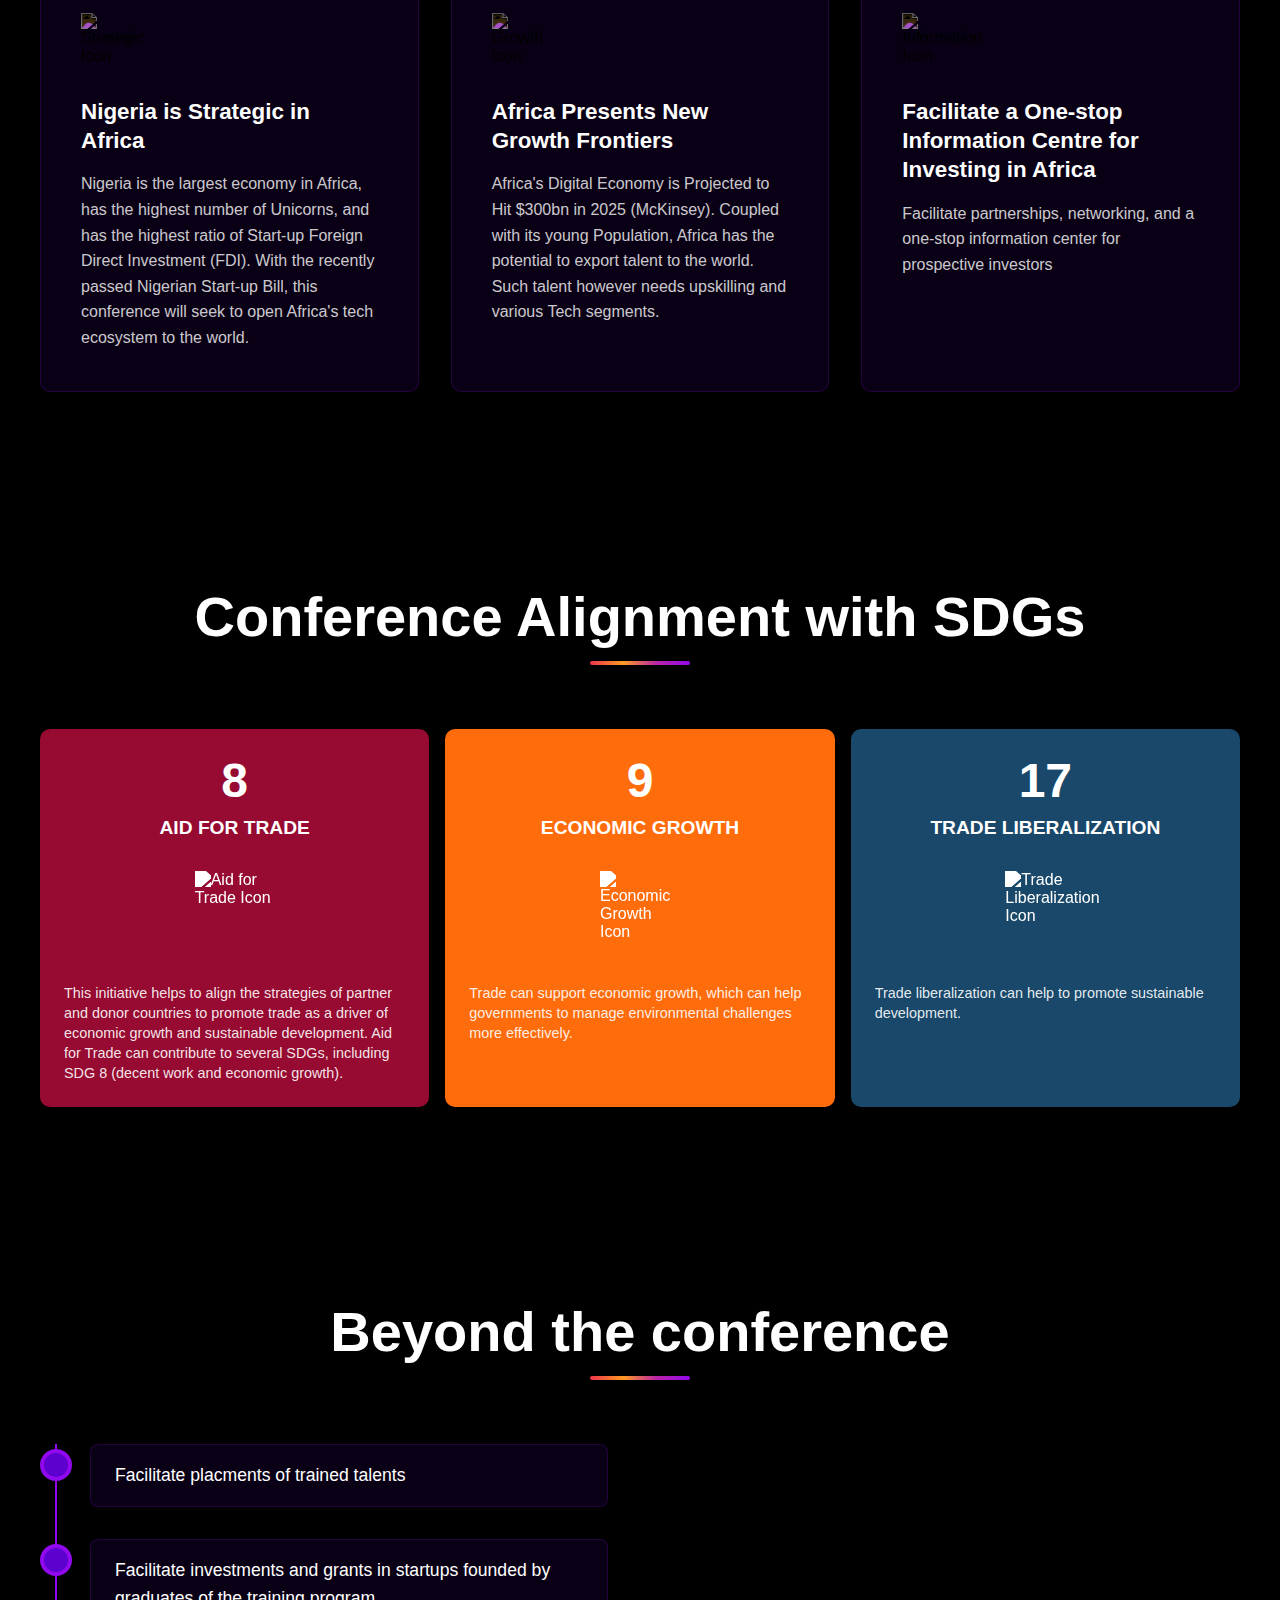
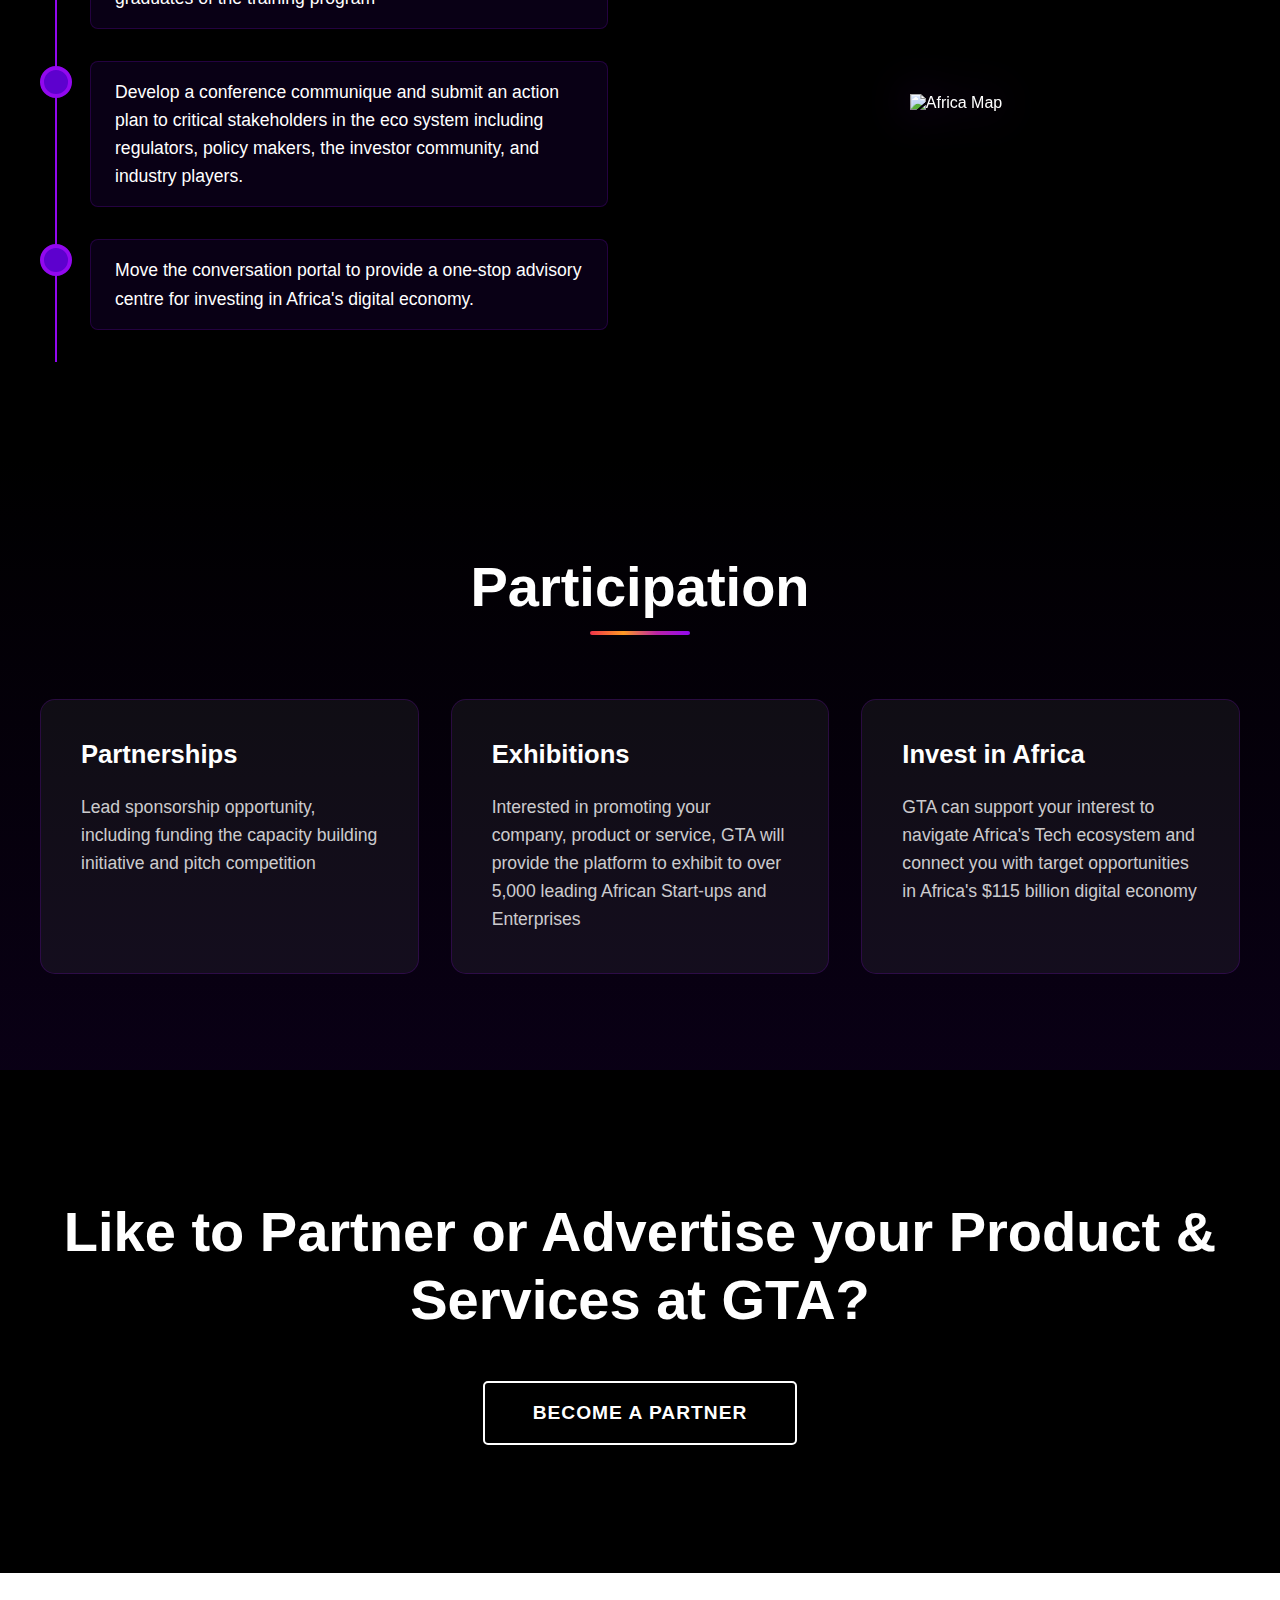
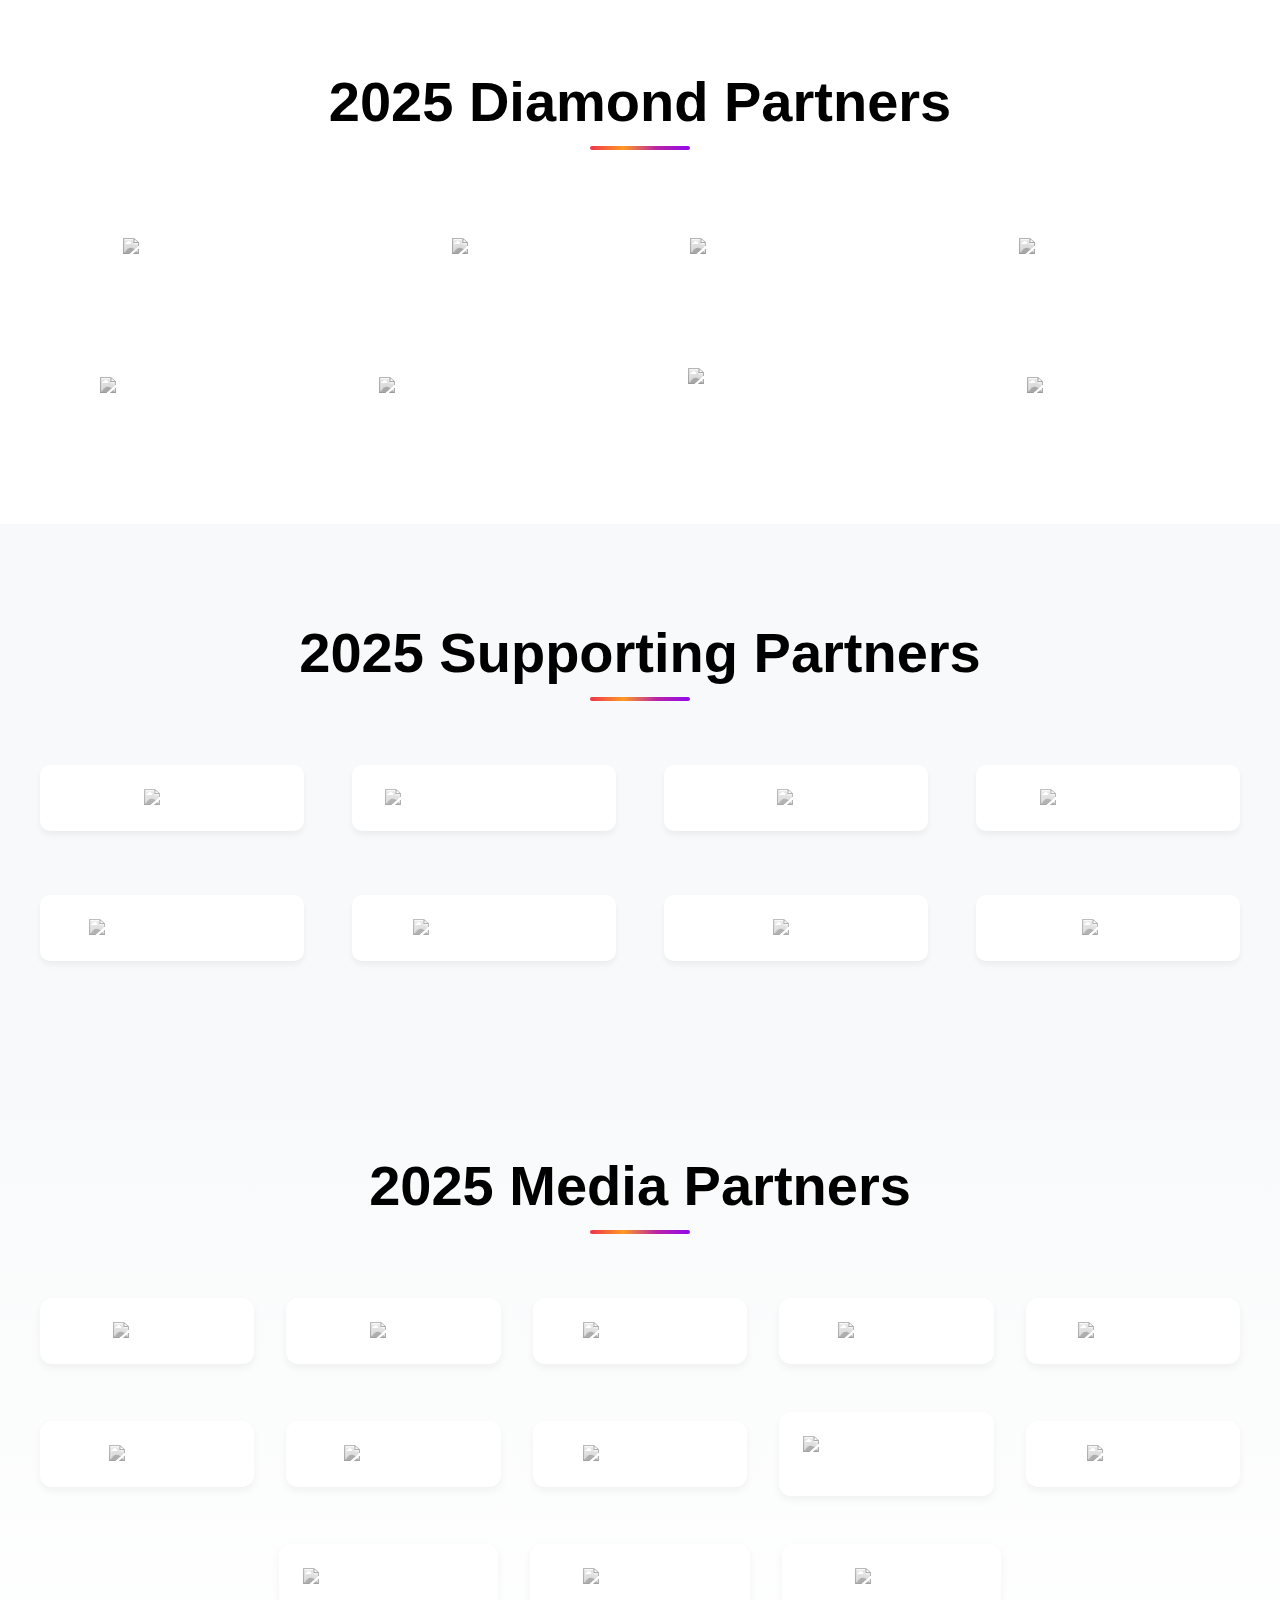
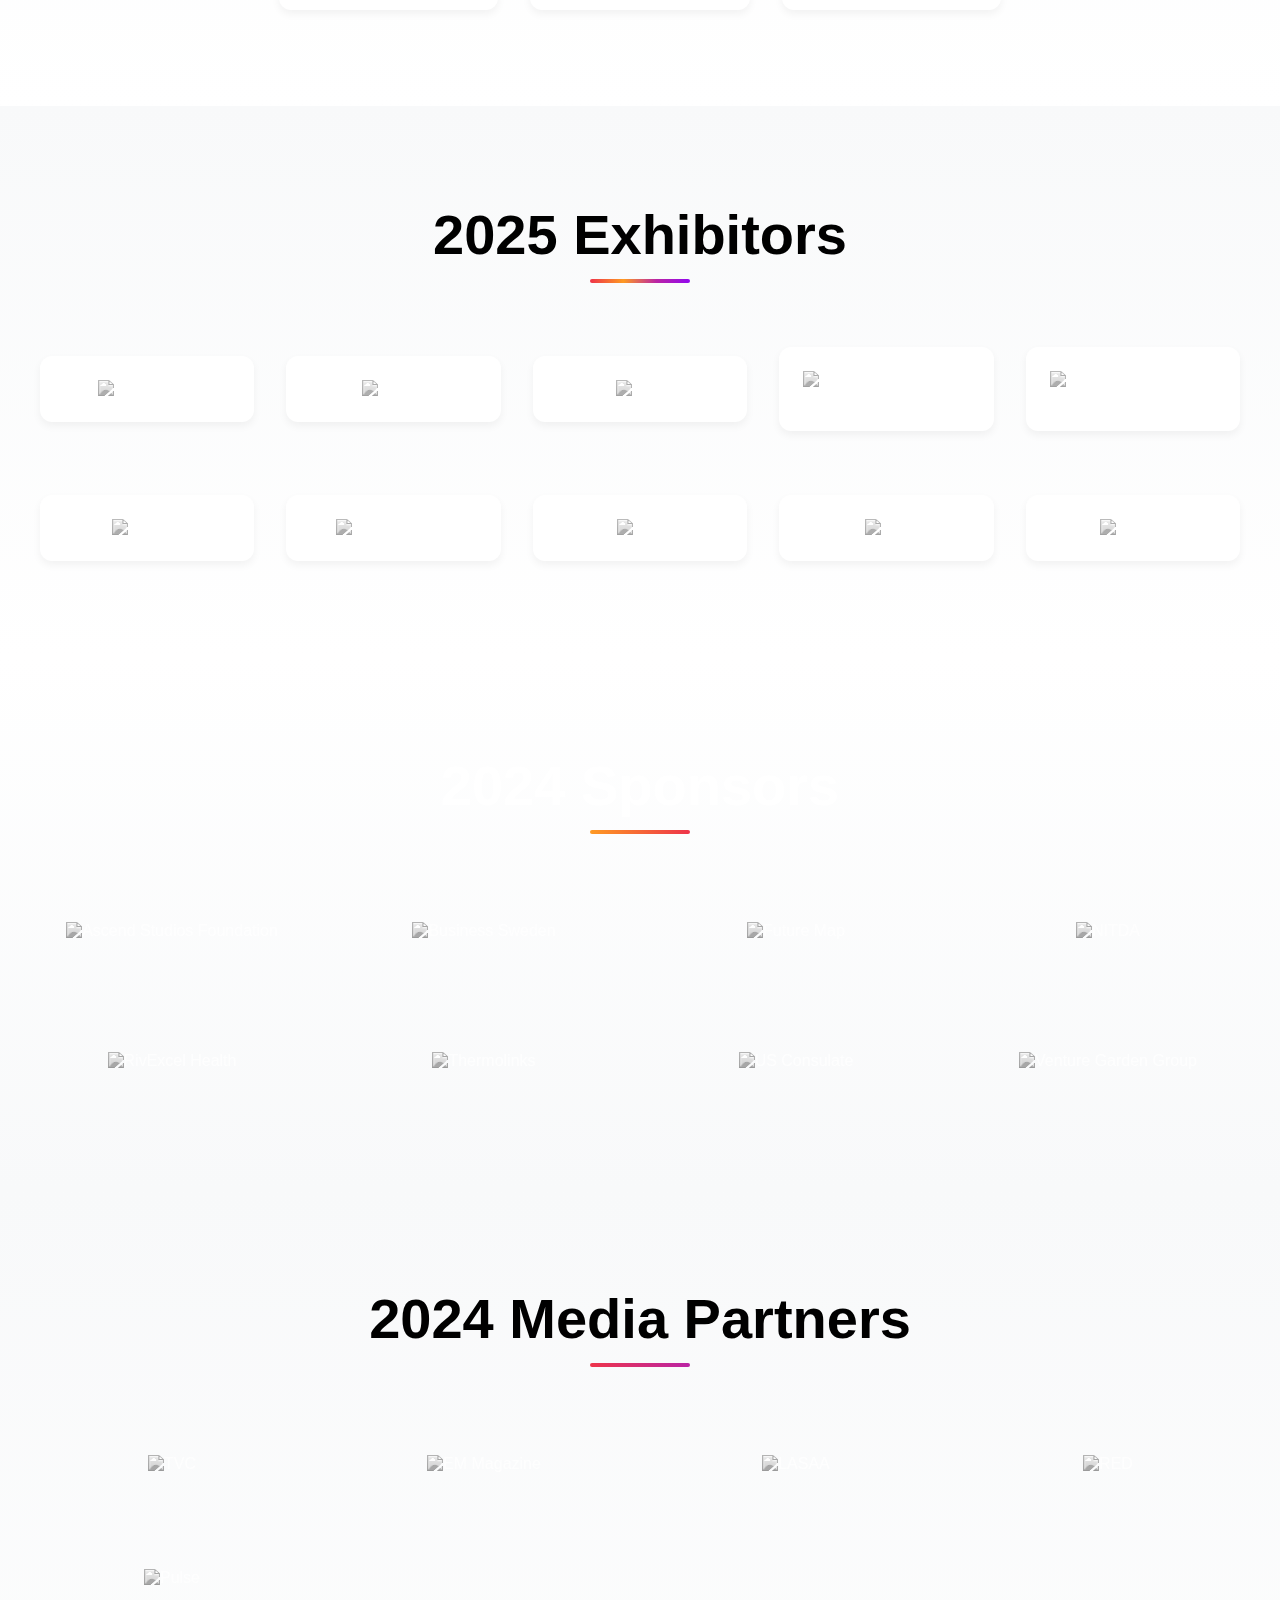
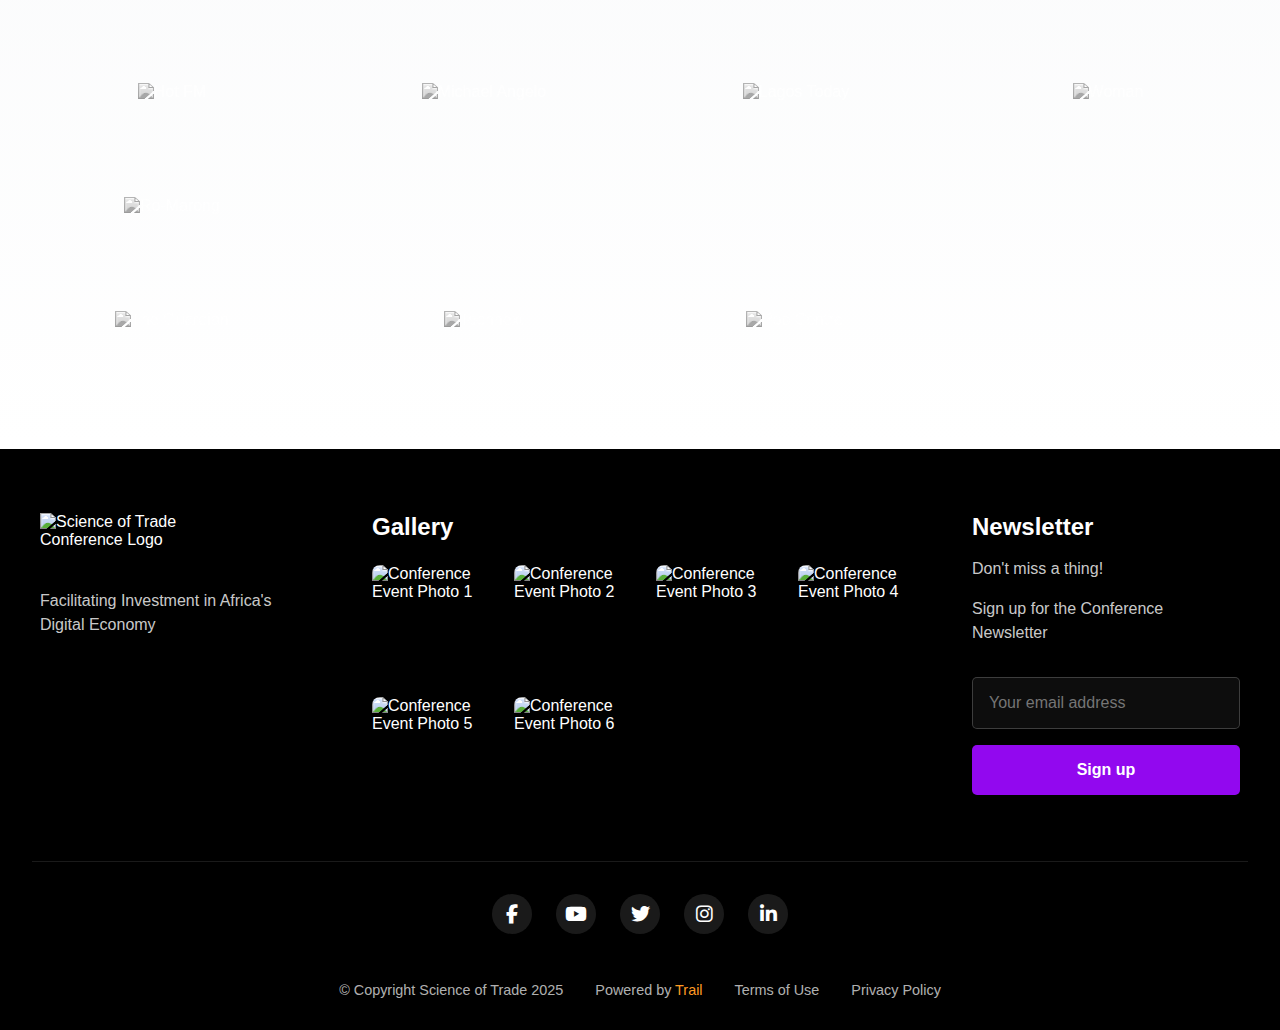
==== commit c9299e6d: "added video background" ====
--- a/index.html
+++ b/index.html
@@ -33,6 +33,13 @@
 
     <!-- Hero Section -->
     <section class="hero">
+        <div class="video-background">
+            <video autoplay muted loop playsinline>
+                <source src="assets/videos/hero-bg.mp4" type="video/mp4">
+                Your browser does not support the video tag.
+            </video>
+            <div class="video-overlay"></div>
+        </div>
         <div class="hero-content">
             <div class="conference-info">
                 <img src="assets/logo/flier.jpeg" alt="Conference 2025 Logo" class="conference-logo">
--- a/css/custom-styles.css
+++ b/css/custom-styles.css
@@ -364,15 +364,40 @@
 .hero {
     min-height: 100vh;
     padding: 120px 2rem 80px;
-    background: linear-gradient(rgba(93, 1, 206, 0.8), rgba(146, 8, 239, 0.8)),
-        url('../assets/hero-bg.jpg') center/cover;
-    display: flex;
-    align-items: center;
-    justify-content: center;
-    position: relative;
+    position: relative;
+    overflow: hidden;
+}
+
+.video-background {
+    position: absolute;
+    top: 0;
+    left: 0;
+    width: 100%;
+    height: 100%;
+    z-index: 0;
+}
+
+.video-background video {
+    width: 100%;
+    height: 100%;
+    object-fit: cover;
+    position: absolute;
+    top: 0;
+    left: 0;
+}
+
+.video-overlay {
+    position: absolute;
+    top: 0;
+    left: 0;
+    width: 100%;
+    height: 100%;
+    background: linear-gradient(rgba(93, 1, 206, 0.85), rgba(146, 8, 239, 0.85));
 }
 
 .hero-content {
+    position: relative;
+    z-index: 1;
     display: flex;
     gap: 4rem;
     max-width: 1400px;
@@ -3463,4 +3488,127 @@
     display: flex;
     flex-direction: column;
     gap: 3rem;
+}
+
+/* Page Header Styles */
+.page-header {
+    background: linear-gradient(rgba(93, 1, 206, 0.9), rgba(146, 8, 239, 0.9));
+    padding: 4rem 2rem;
+    text-align: center;
+    color: #fff;
+}
+
+.page-header h1 {
+    font-size: 3.5rem;
+    margin-bottom: 1rem;
+}
+
+.page-header p {
+    font-size: 1.2rem;
+    opacity: 0.9;
+}
+
+/* Speakers Gallery Styles */
+.speakers-gallery {
+    padding: 4rem 2rem;
+    background-color: #000;
+}
+
+.day-section {
+    margin-bottom: 6rem;
+}
+
+.day-section:last-child {
+    margin-bottom: 0;
+}
+
+.day-section h2 {
+    color: #fff;
+    font-size: 2.5rem;
+    margin-bottom: 3rem;
+    text-align: center;
+    position: relative;
+    padding-bottom: 1rem;
+}
+
+.day-section h2::after {
+    content: '';
+    position: absolute;
+    bottom: 0;
+    left: 50%;
+    transform: translateX(-50%);
+    width: 100px;
+    height: 4px;
+    background: linear-gradient(to right, var(--primary-orange), var(--primary-red));
+    border-radius: 2px;
+}
+
+.gallery-grid {
+    display: grid;
+    grid-template-columns: repeat(4, 1fr);
+    gap: 2rem;
+    max-width: 1400px;
+    margin: 0 auto;
+}
+
+/* Responsive Design */
+@media (max-width: 1200px) {
+    .gallery-grid {
+        grid-template-columns: repeat(3, 1fr);
+    }
+}
+
+@media (max-width: 992px) {
+    .gallery-grid {
+        grid-template-columns: repeat(2, 1fr);
+    }
+
+    .page-header h1 {
+        font-size: 3rem;
+    }
+}
+
+@media (max-width: 768px) {
+    .speakers-gallery {
+        padding: 3rem 1.5rem;
+    }
+
+    .day-section {
+        margin-bottom: 4rem;
+    }
+
+    .day-section h2 {
+        font-size: 2rem;
+    }
+
+    .page-header {
+        padding: 3rem 1.5rem;
+    }
+
+    .page-header h1 {
+        font-size: 2.5rem;
+    }
+
+    .page-header p {
+        font-size: 1.1rem;
+    }
+}
+
+@media (max-width: 576px) {
+    .gallery-grid {
+        grid-template-columns: 1fr;
+        gap: 1.5rem;
+    }
+
+    .speakers-gallery {
+        padding: 2rem 1rem;
+    }
+
+    .day-section h2 {
+        font-size: 1.8rem;
+    }
+
+    .page-header h1 {
+        font-size: 2rem;
+    }
 }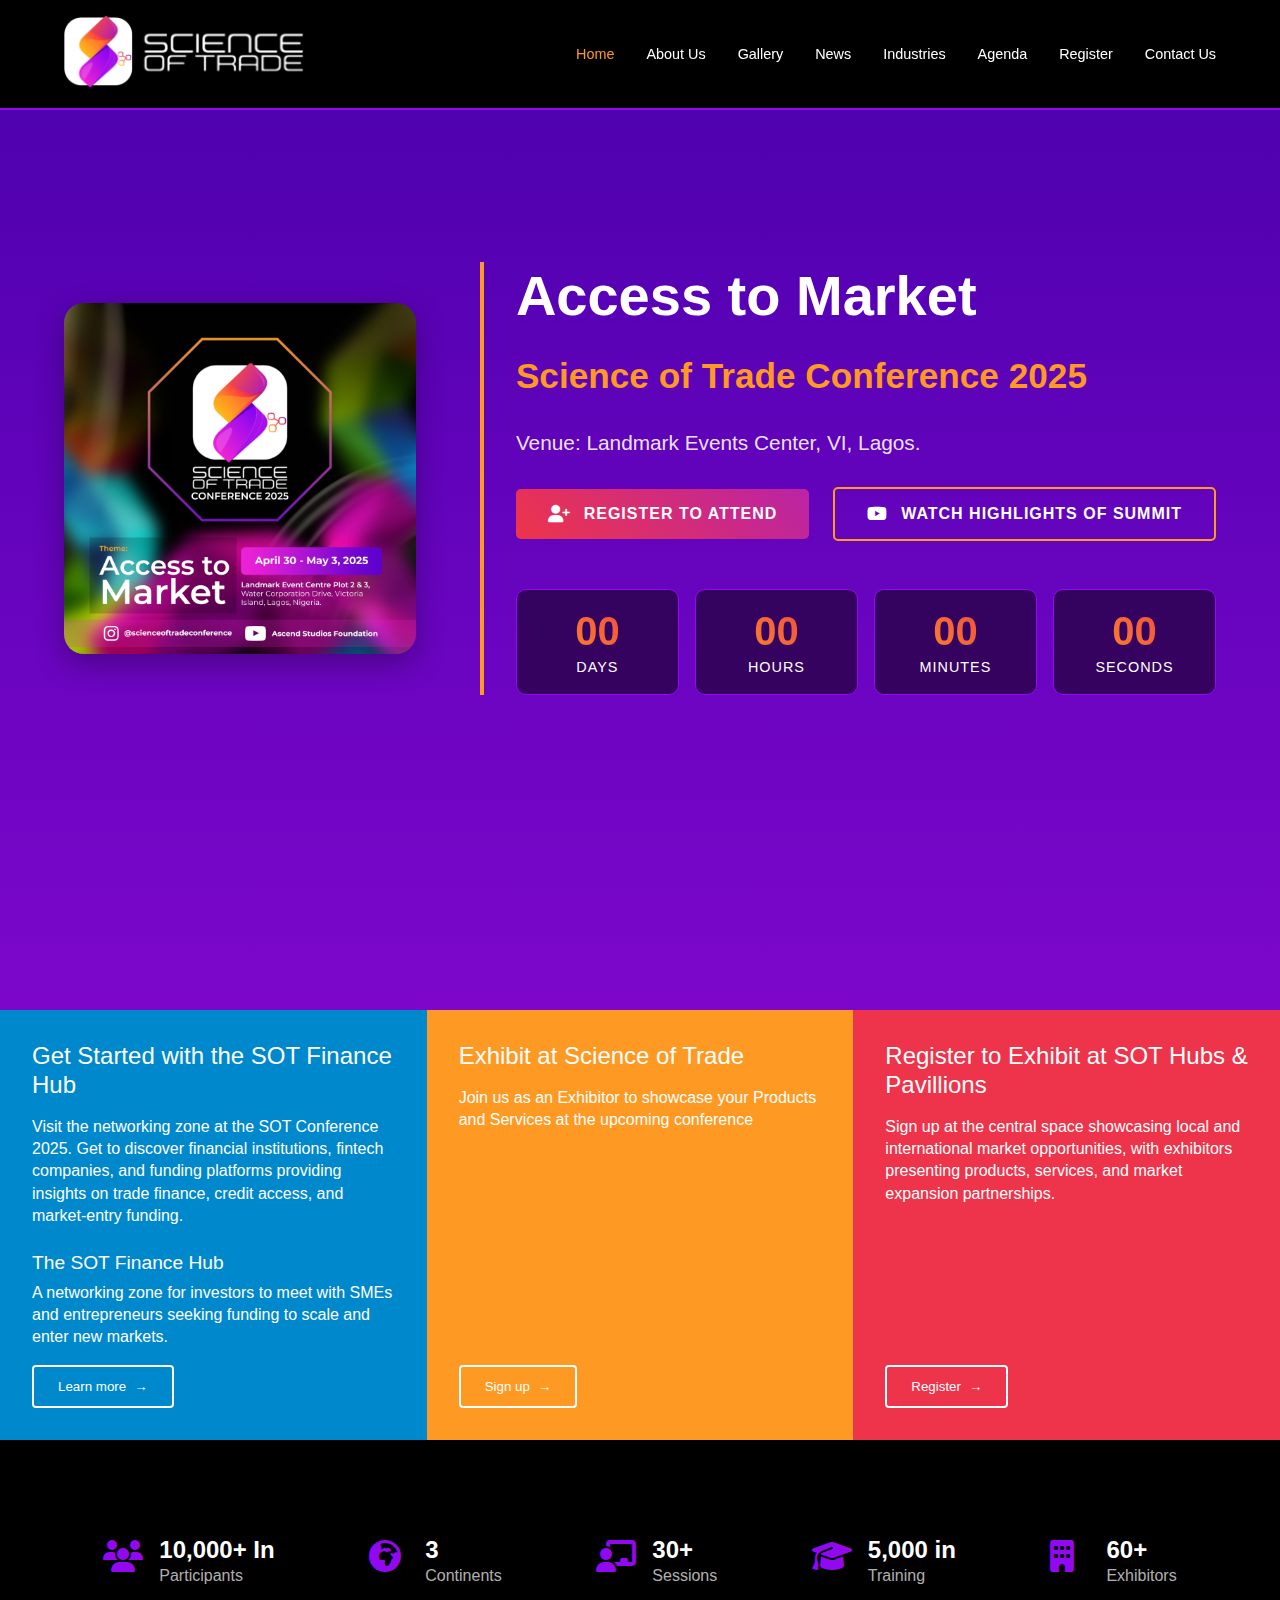
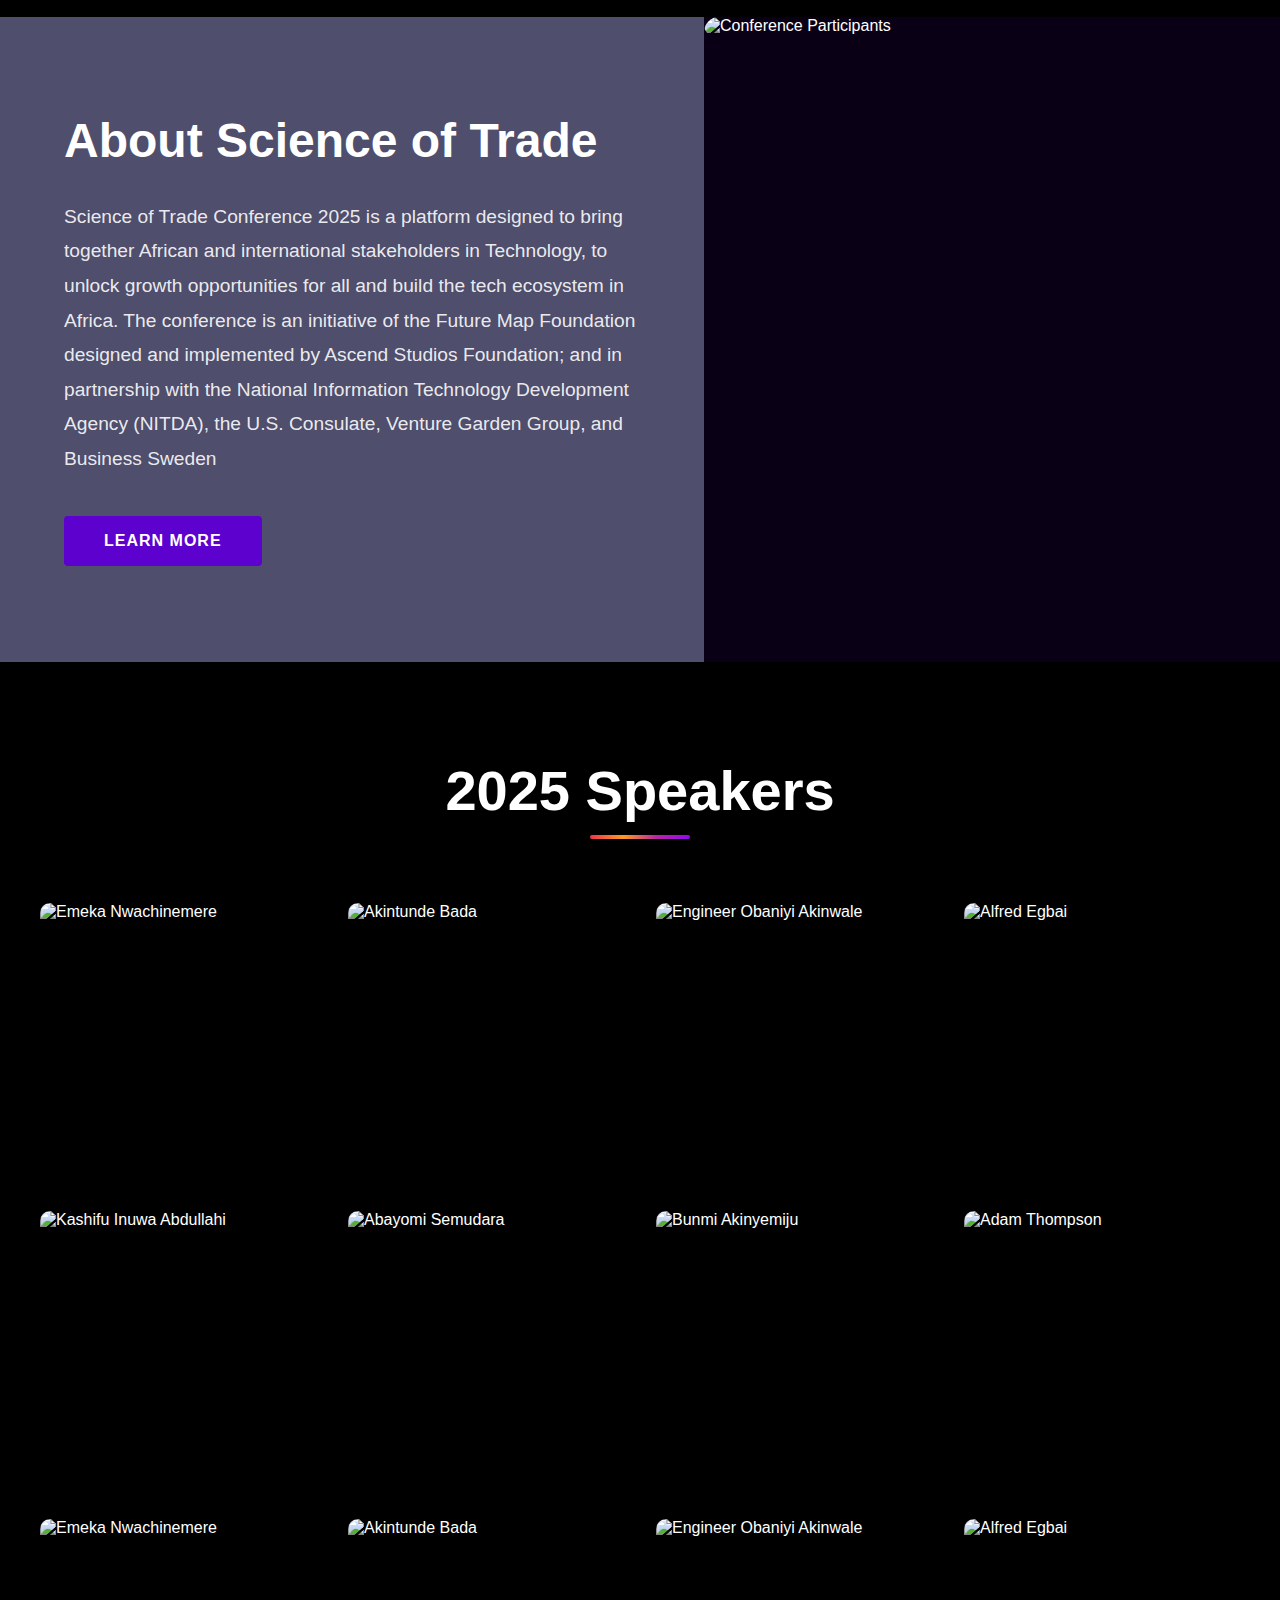
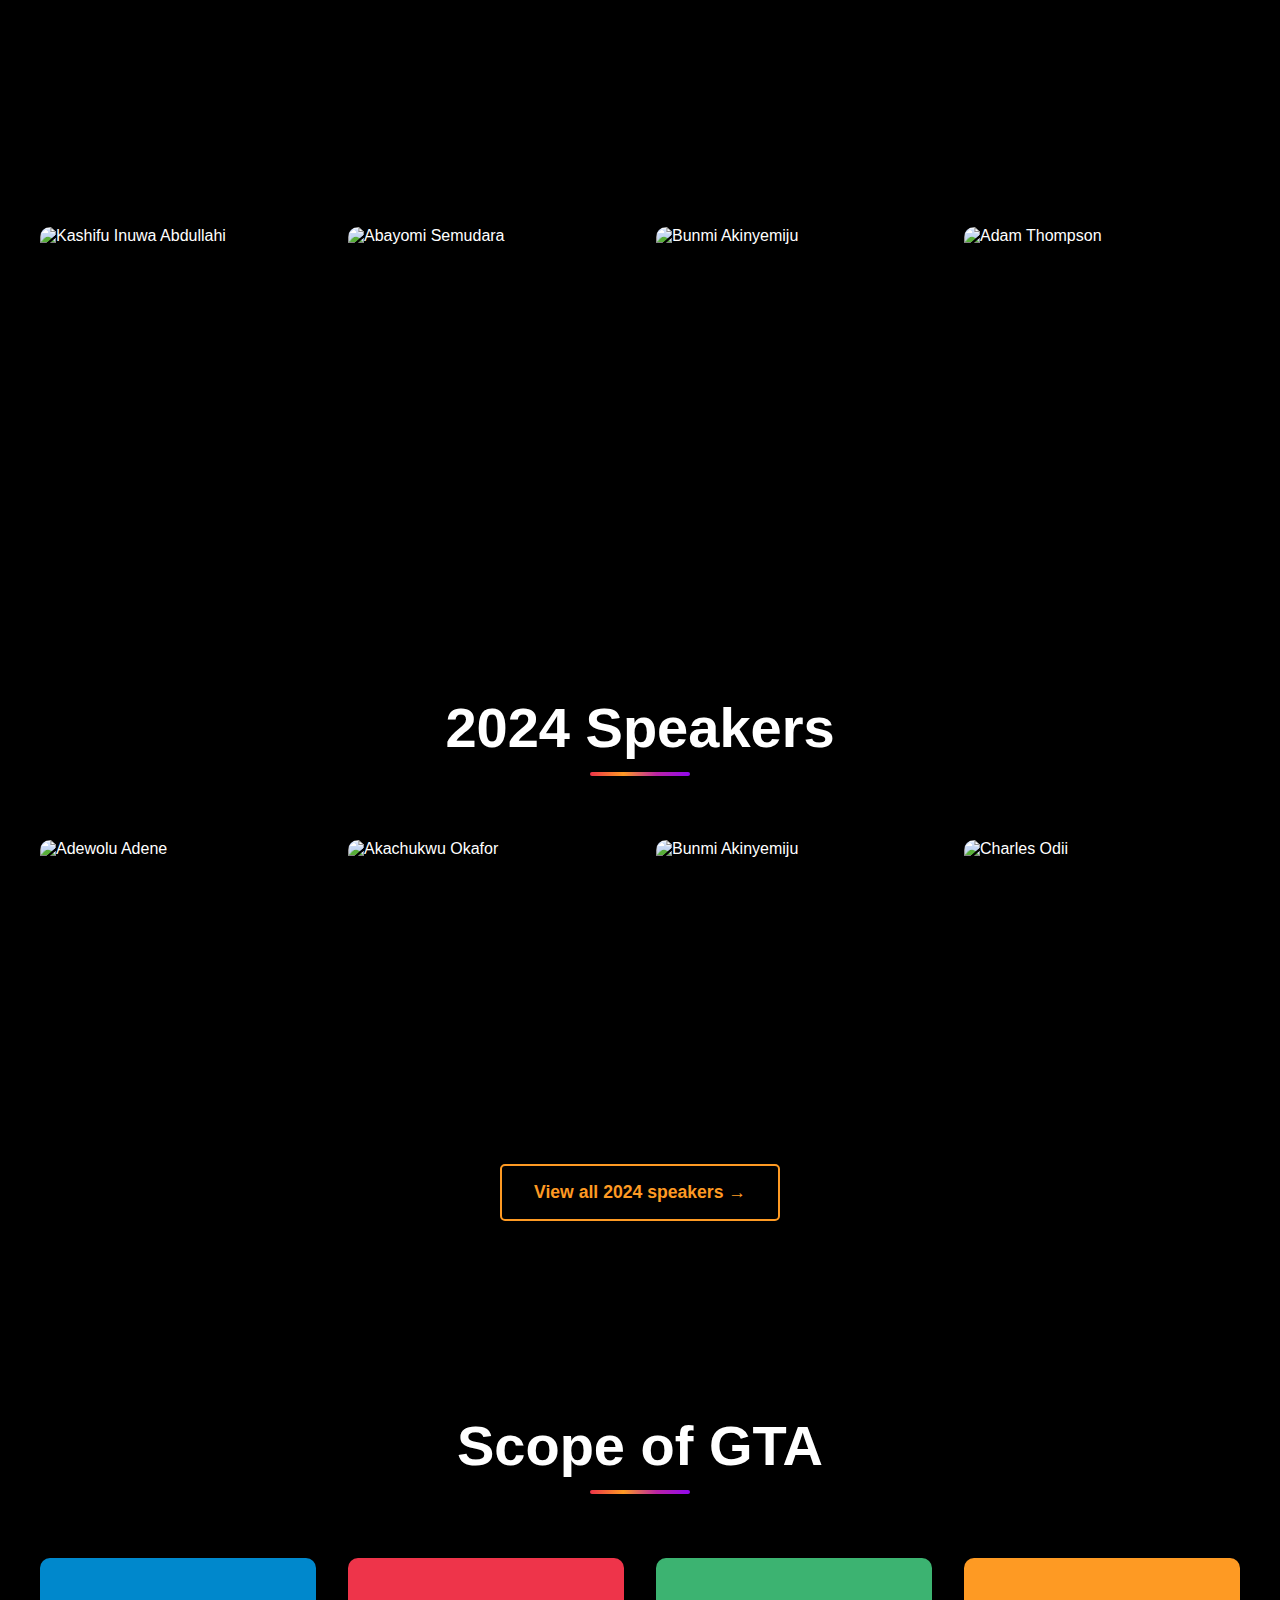
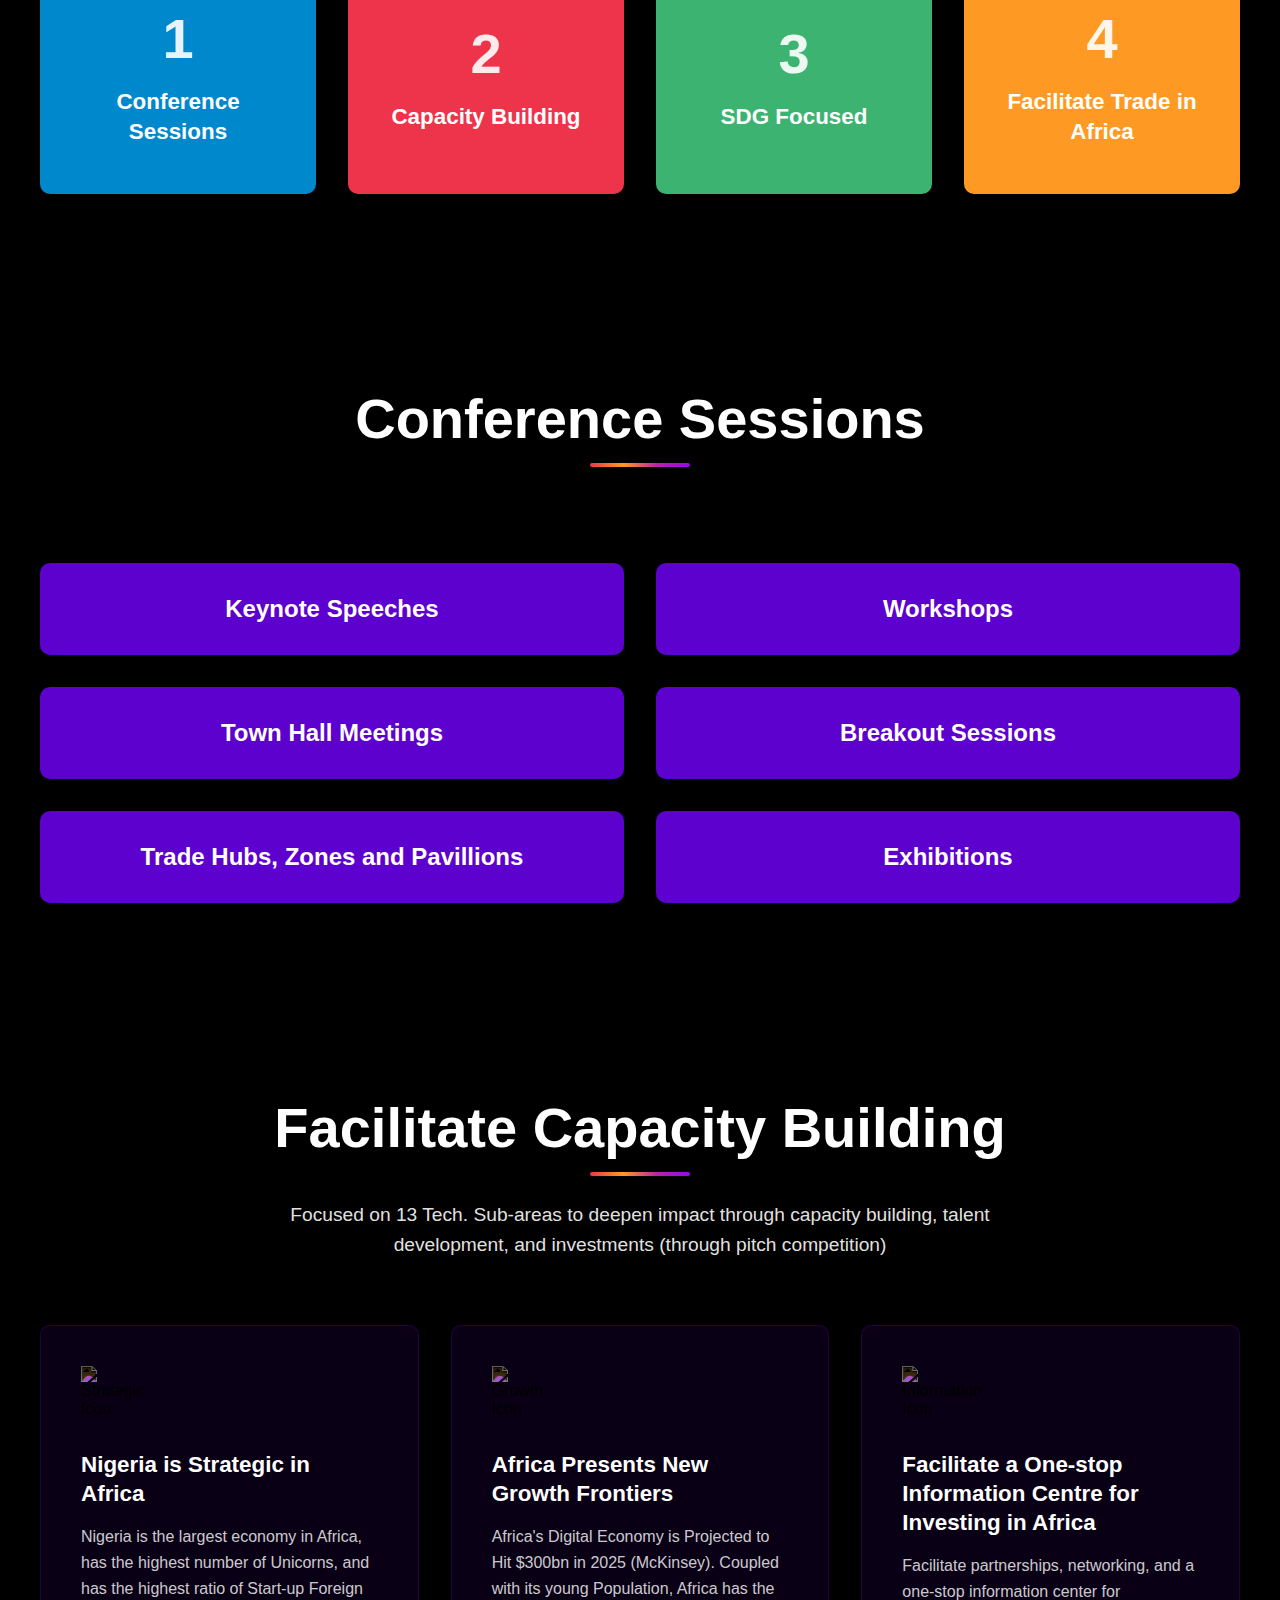
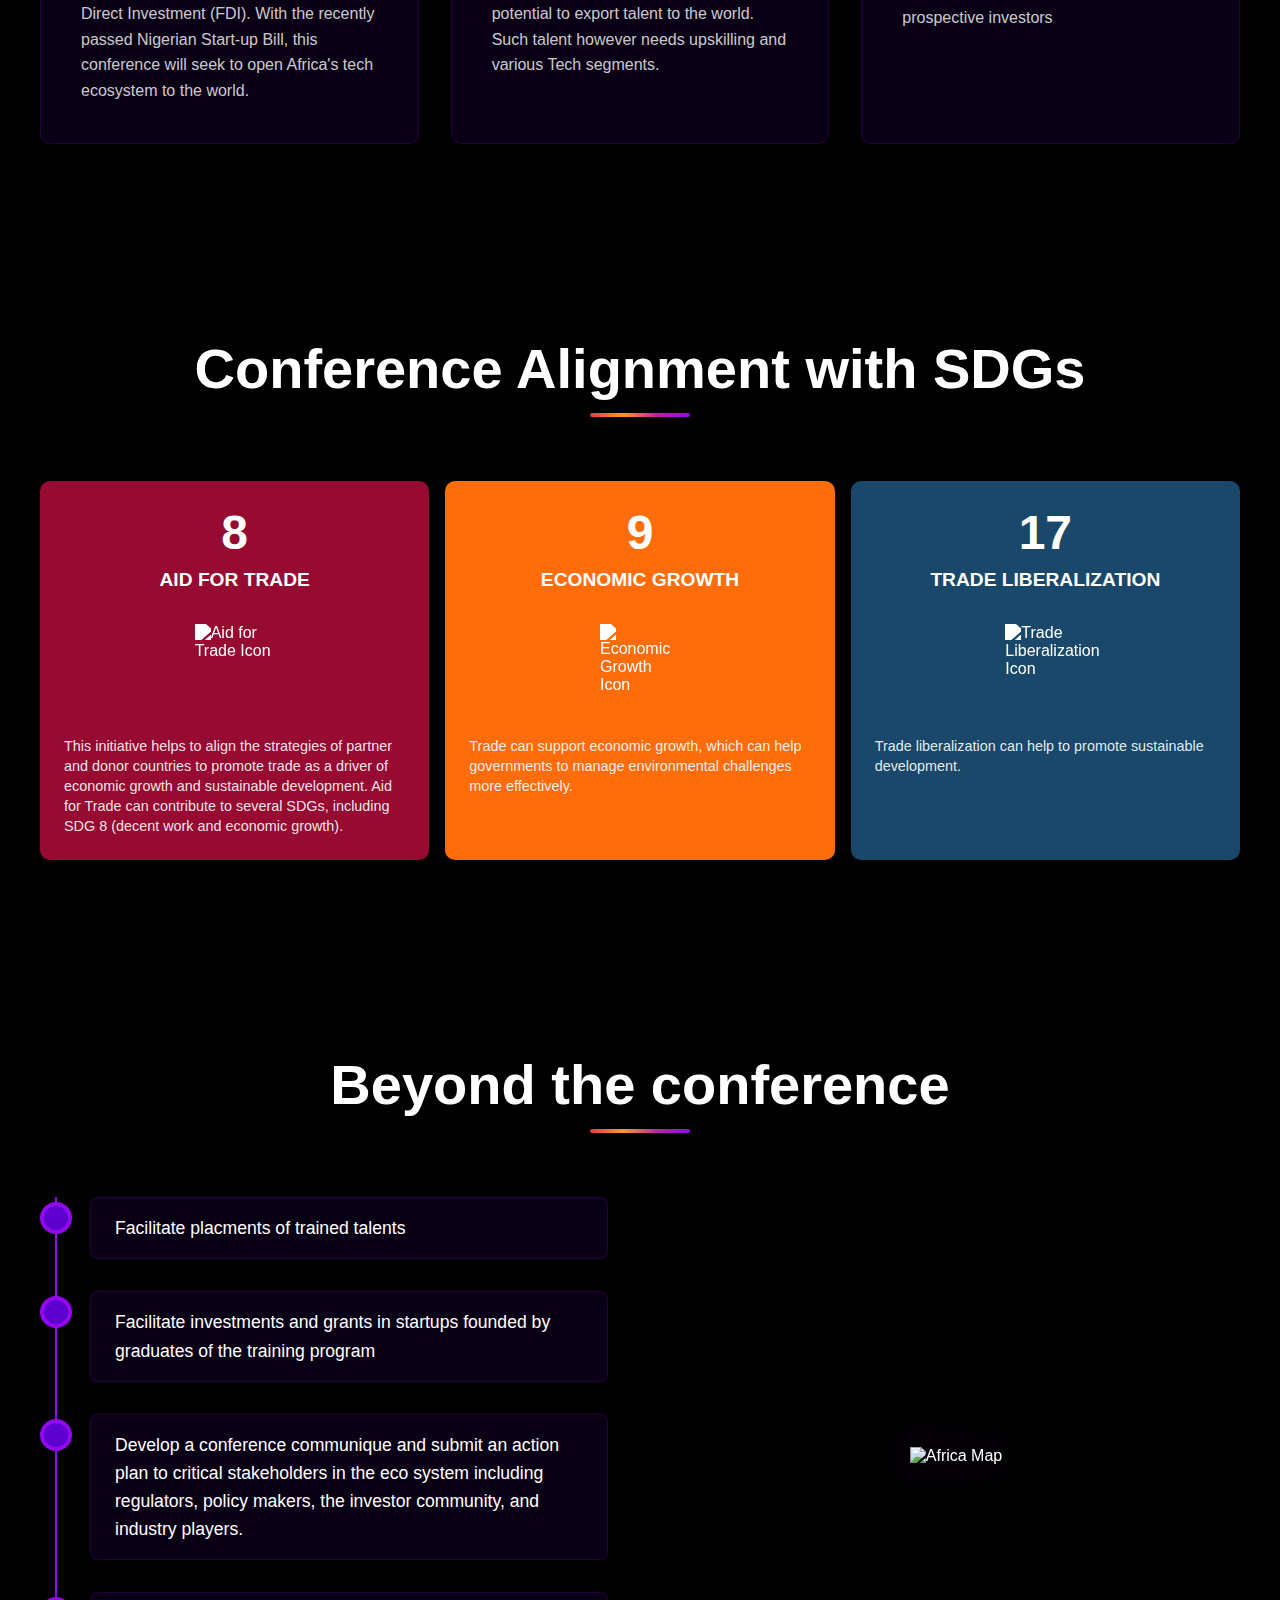
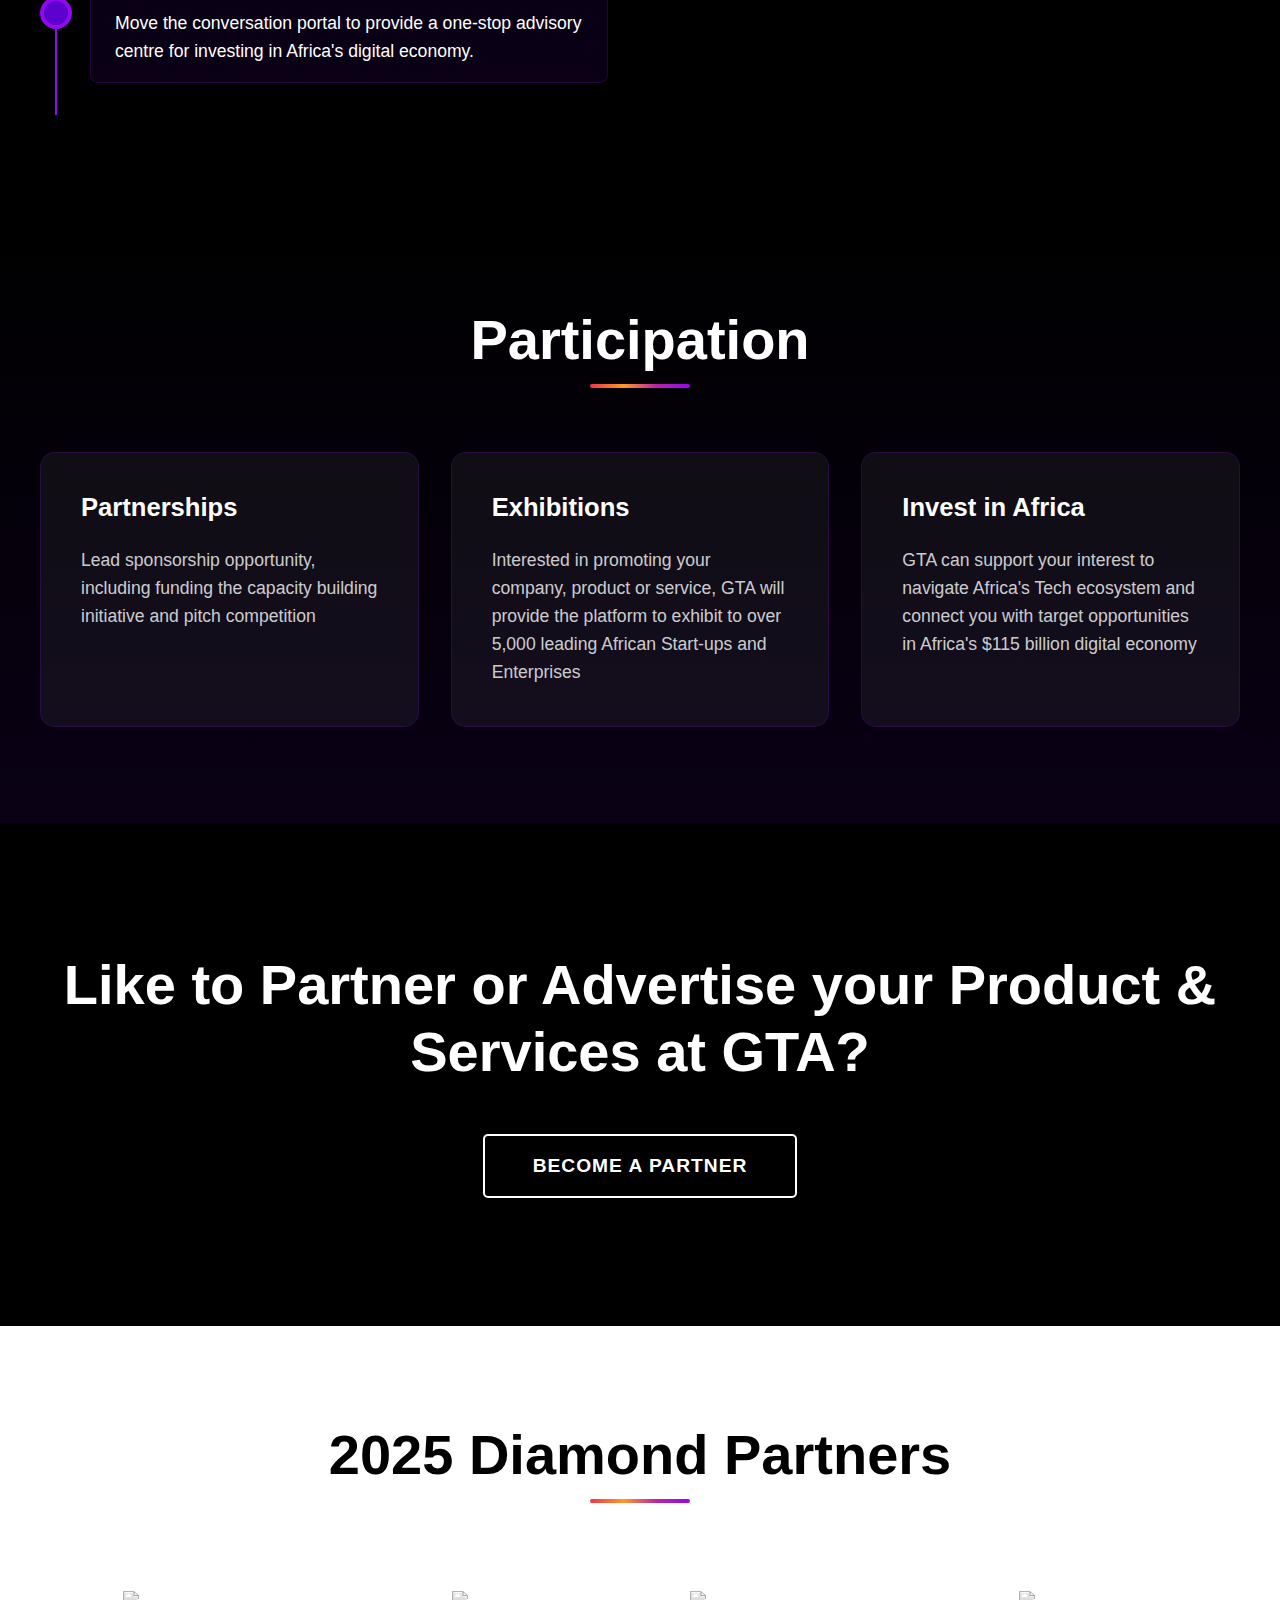
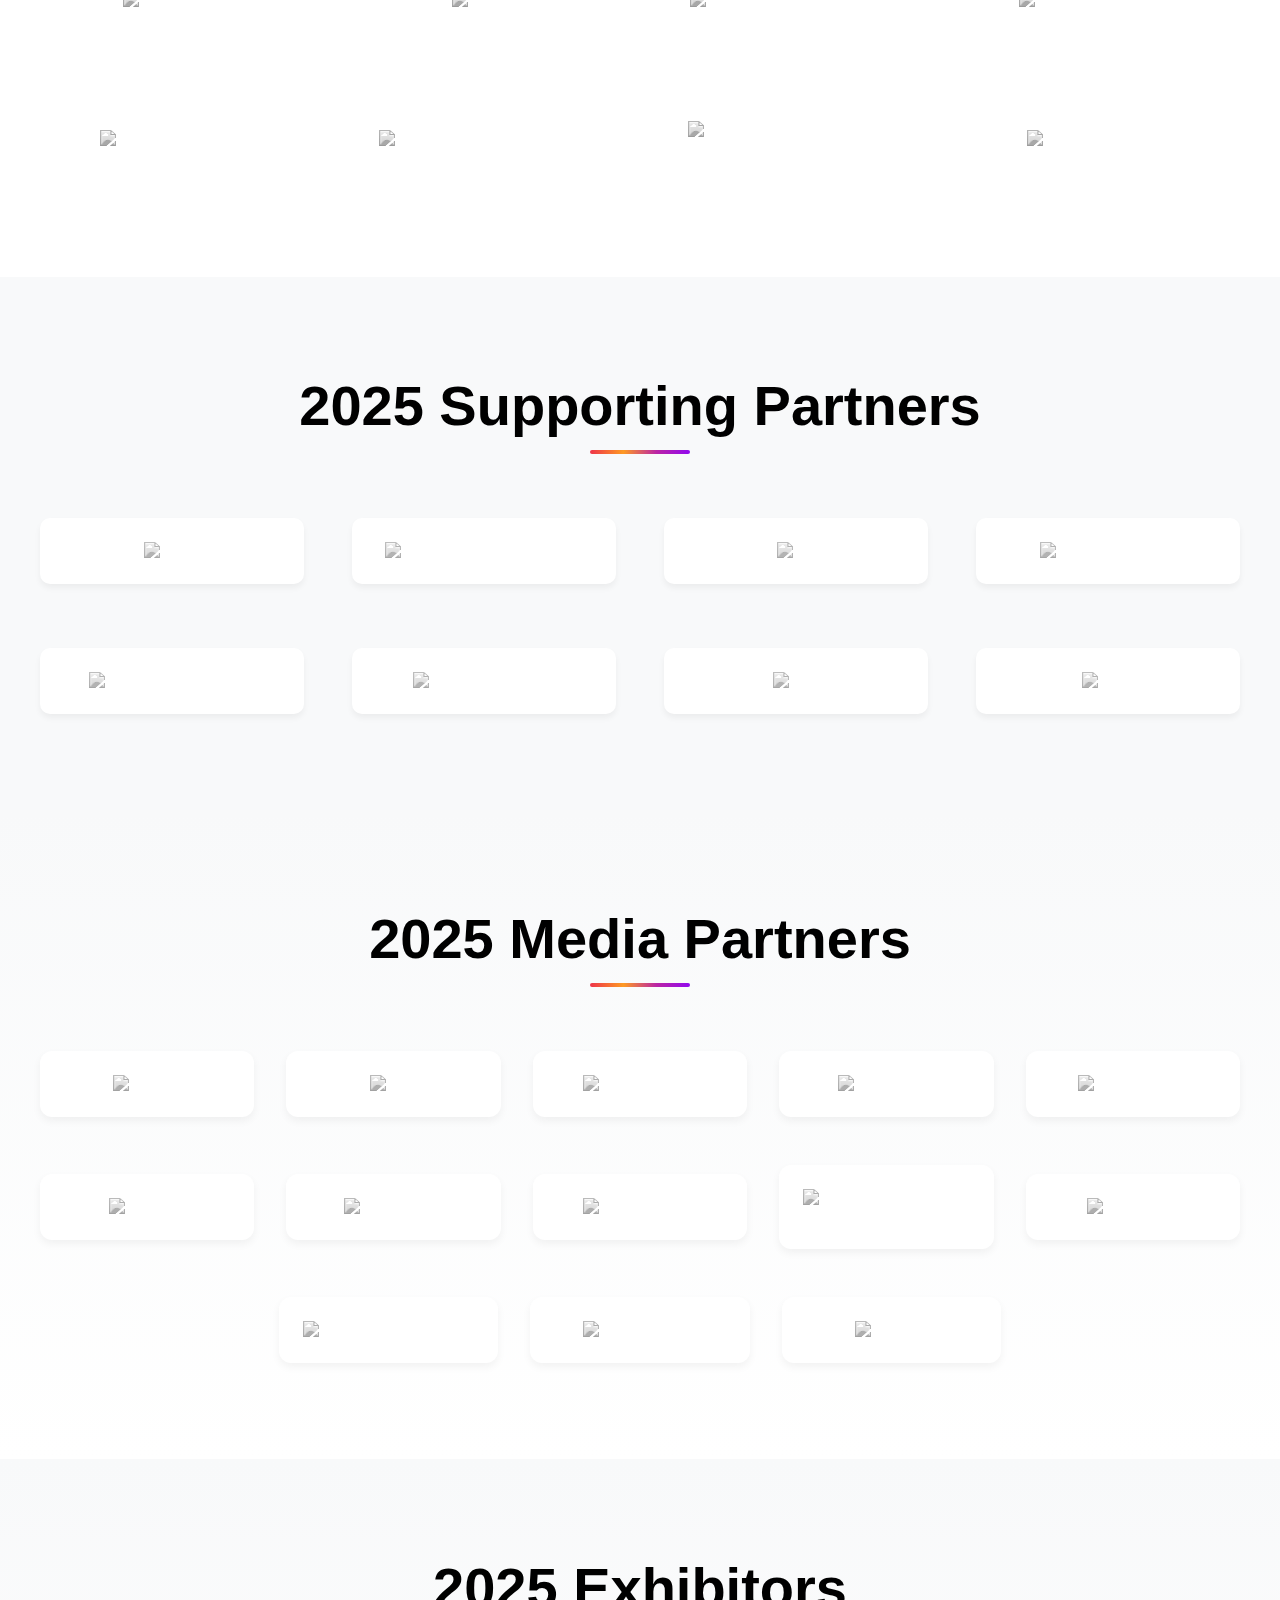
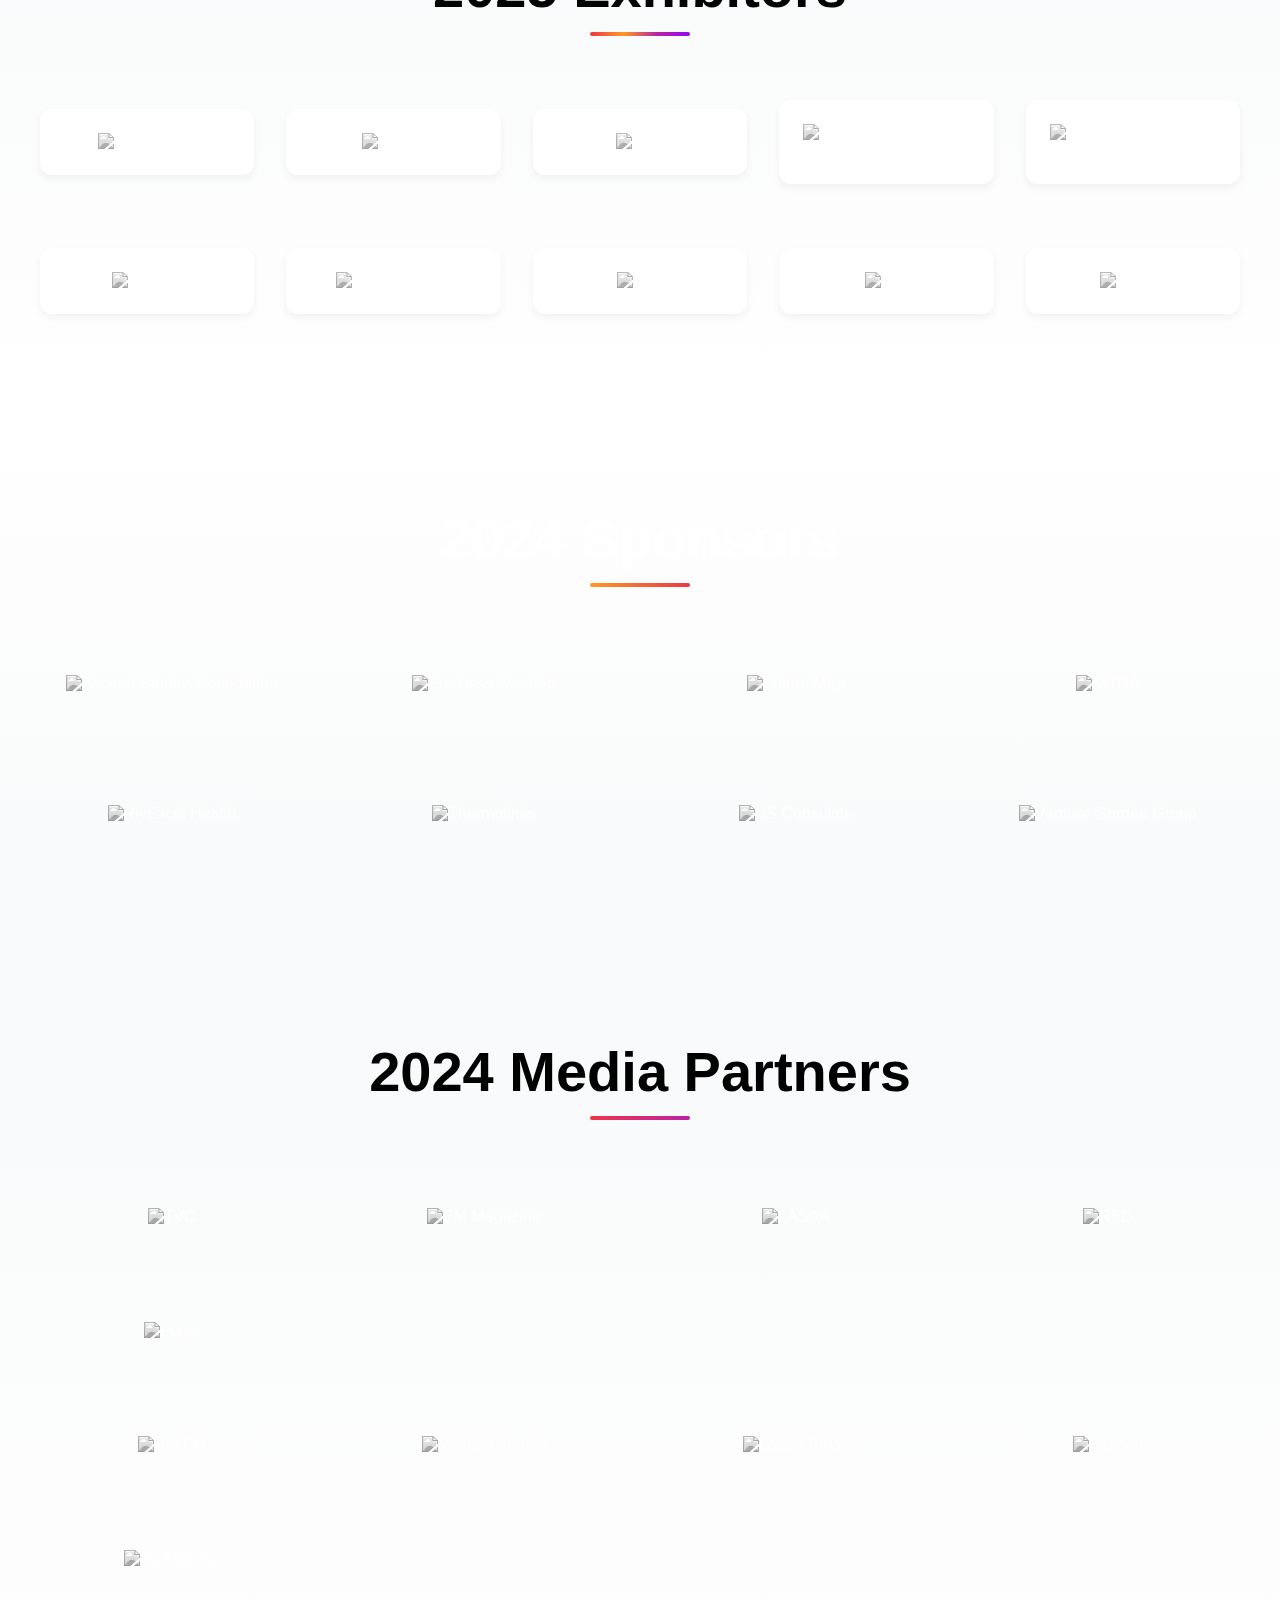
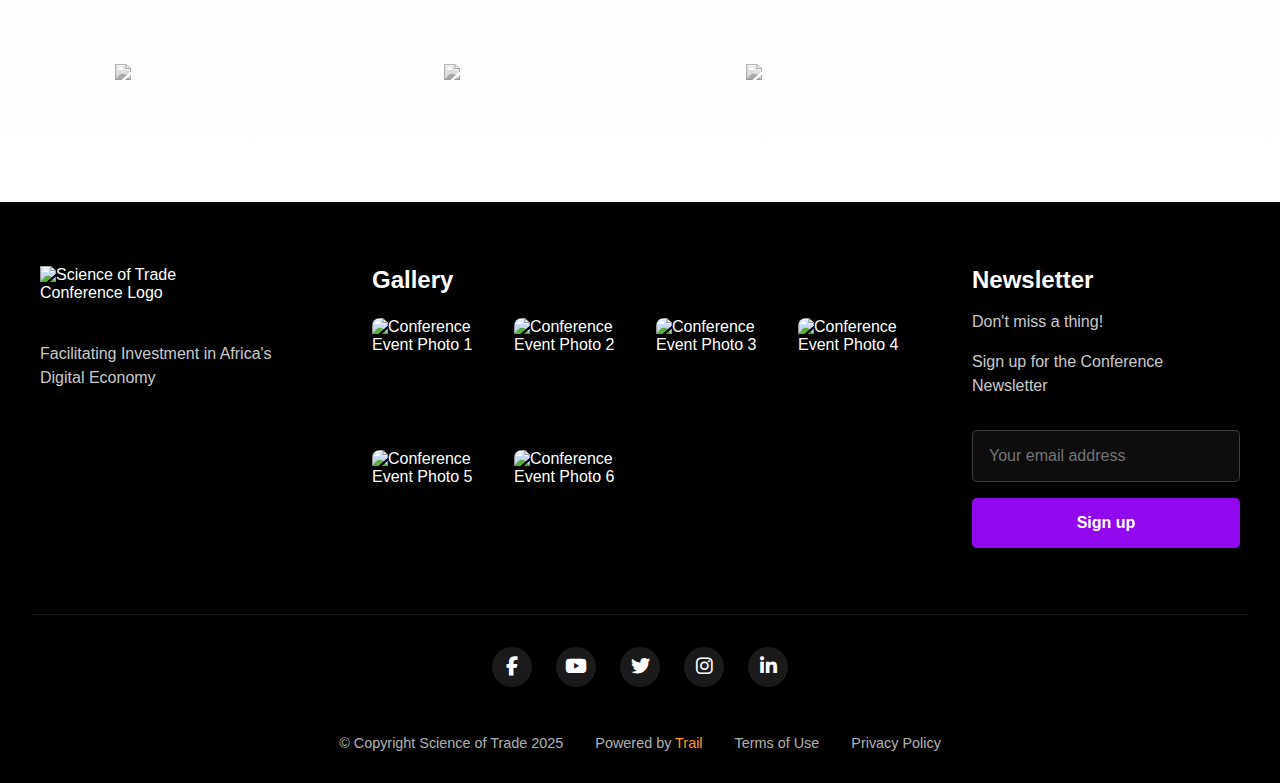
==== commit fdf8c57f: "updated the 2024 speakers page" ====
--- a/index.html
+++ b/index.html
@@ -36,7 +36,6 @@
         <div class="video-background">
             <video autoplay muted loop playsinline>
                 <source src="assets/videos/hero-bg.mp4" type="video/mp4">
-                Your browser does not support the video tag.
             </video>
             <div class="video-overlay"></div>
         </div>
@@ -47,8 +46,8 @@
                 <div class="theme">
                     <p>Theme:</p>
                     <h3>Global Collaboration,<br>Local Transformations</h3>
-                    <p class="venue">The Landmark Event Centre,<br>Water Corporation Road, Victoria Island, Lagos</p> -->
-                </div>
+                    <p class="venue">The Landmark Event Centre,<br>Water Corporation Road, Victoria Island, Lagos</p>
+                </div> -->
             </div>
             <div class="hero-text">
                 <h1>Access to Market</h1>
@@ -385,7 +384,7 @@
         </div>
 
         <div class="view-all-btn">
-            <a href="#" class="btn-link">View all 2024 speakers →</a>
+            <a href="pages/2024-speakers.html" class="btn-link">View all 2024 speakers →</a>
         </div>
     </section>
 
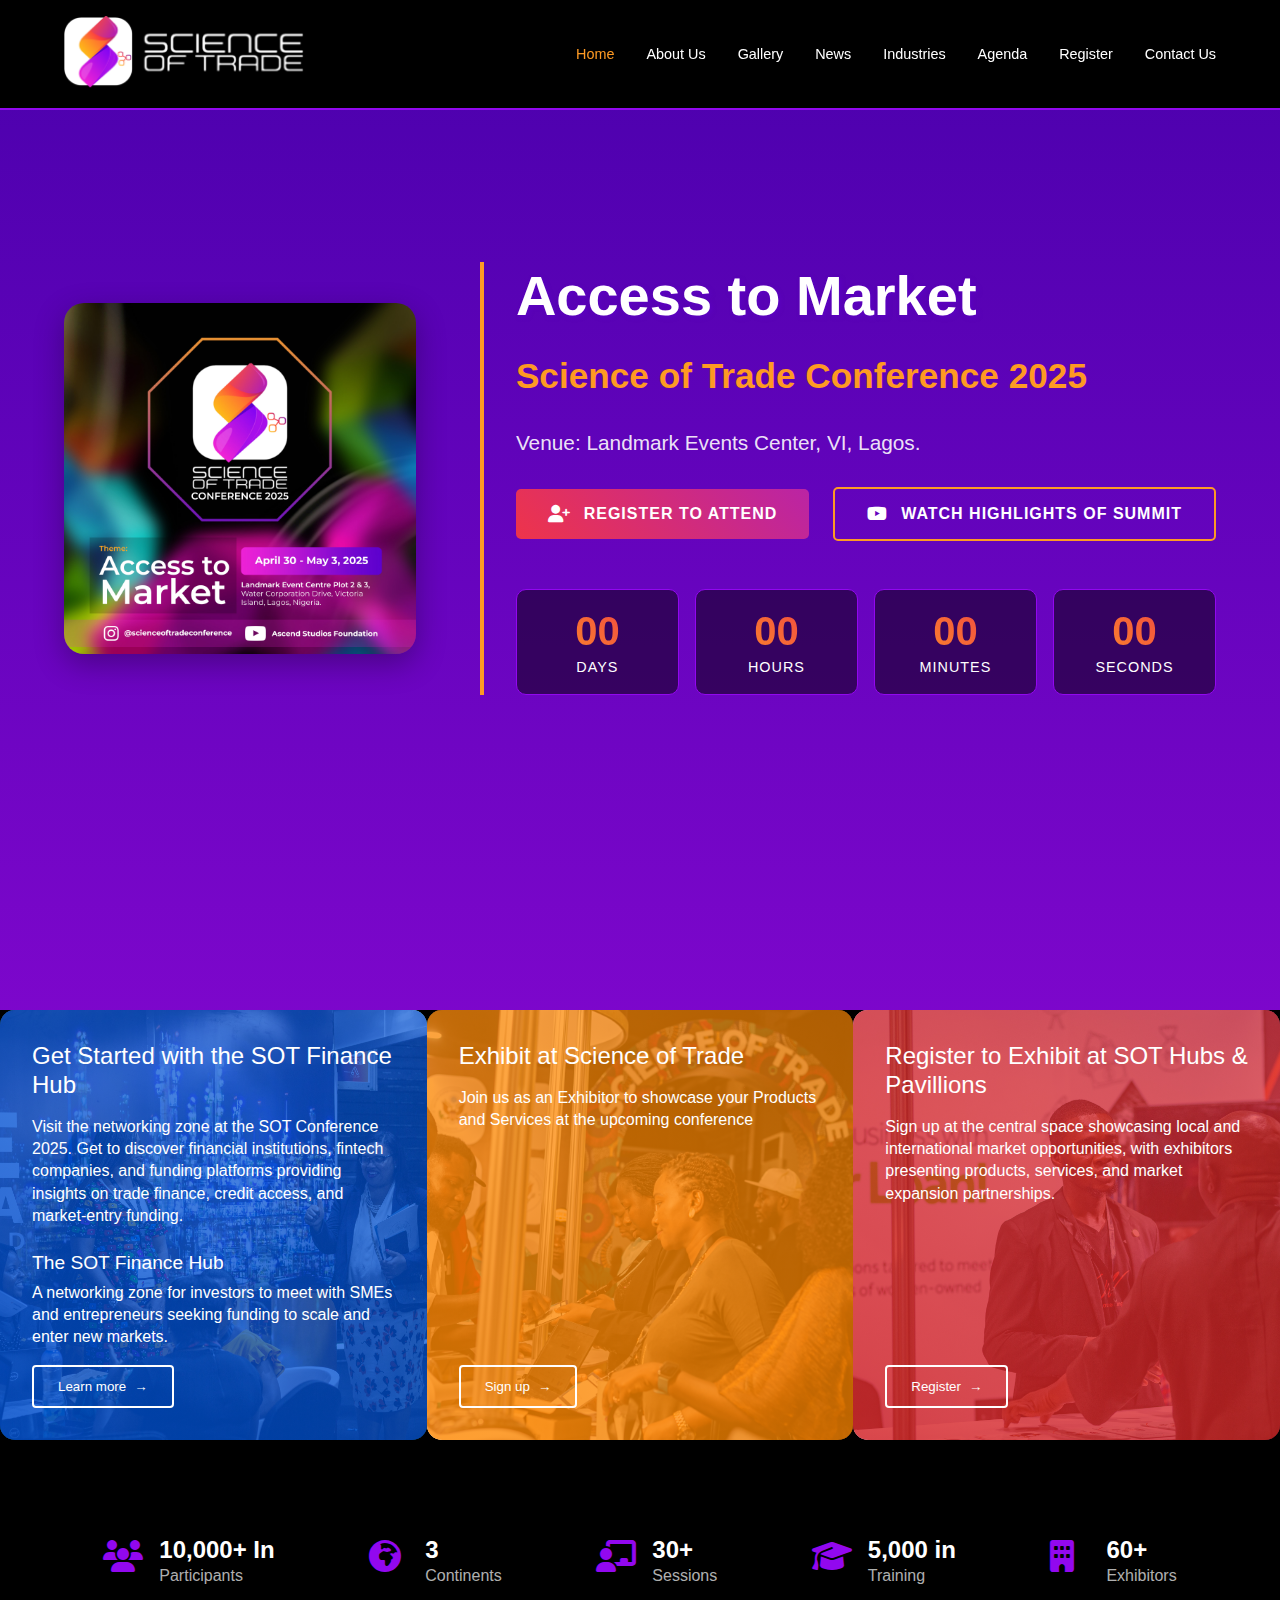
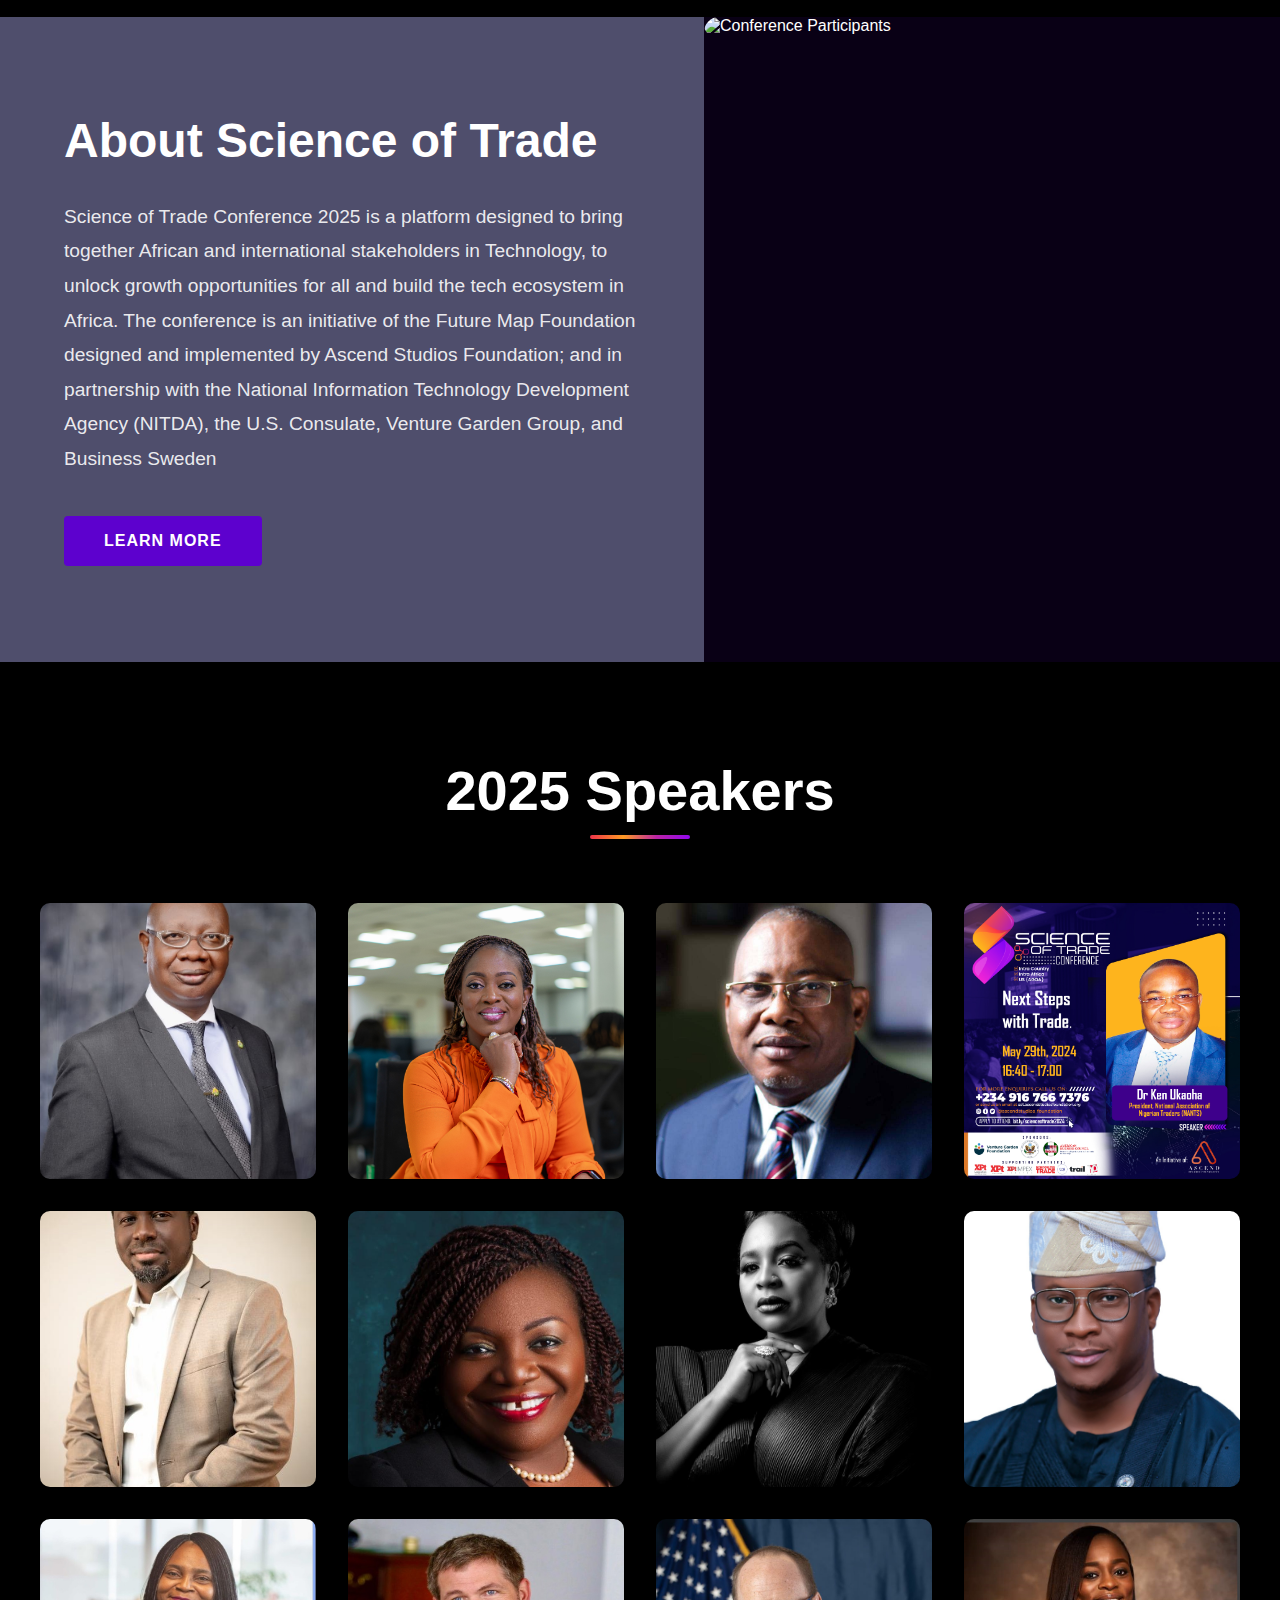
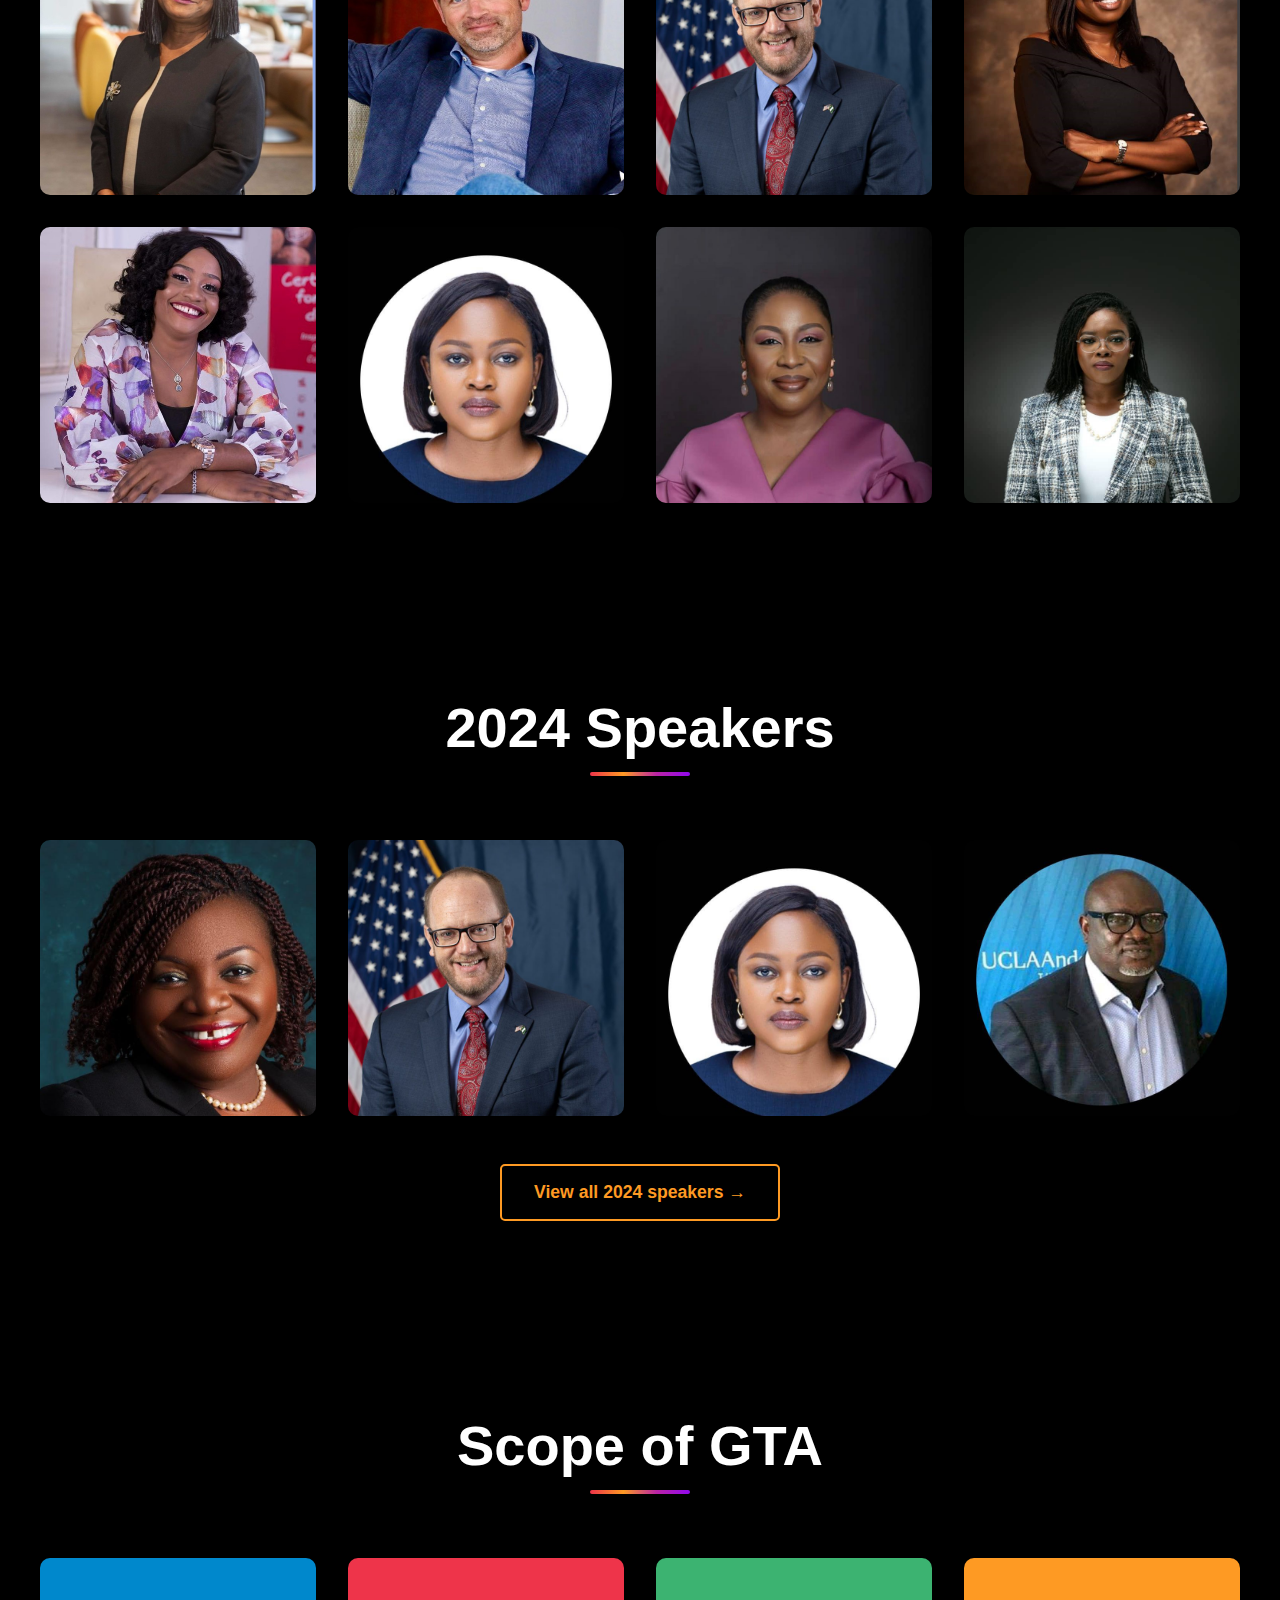
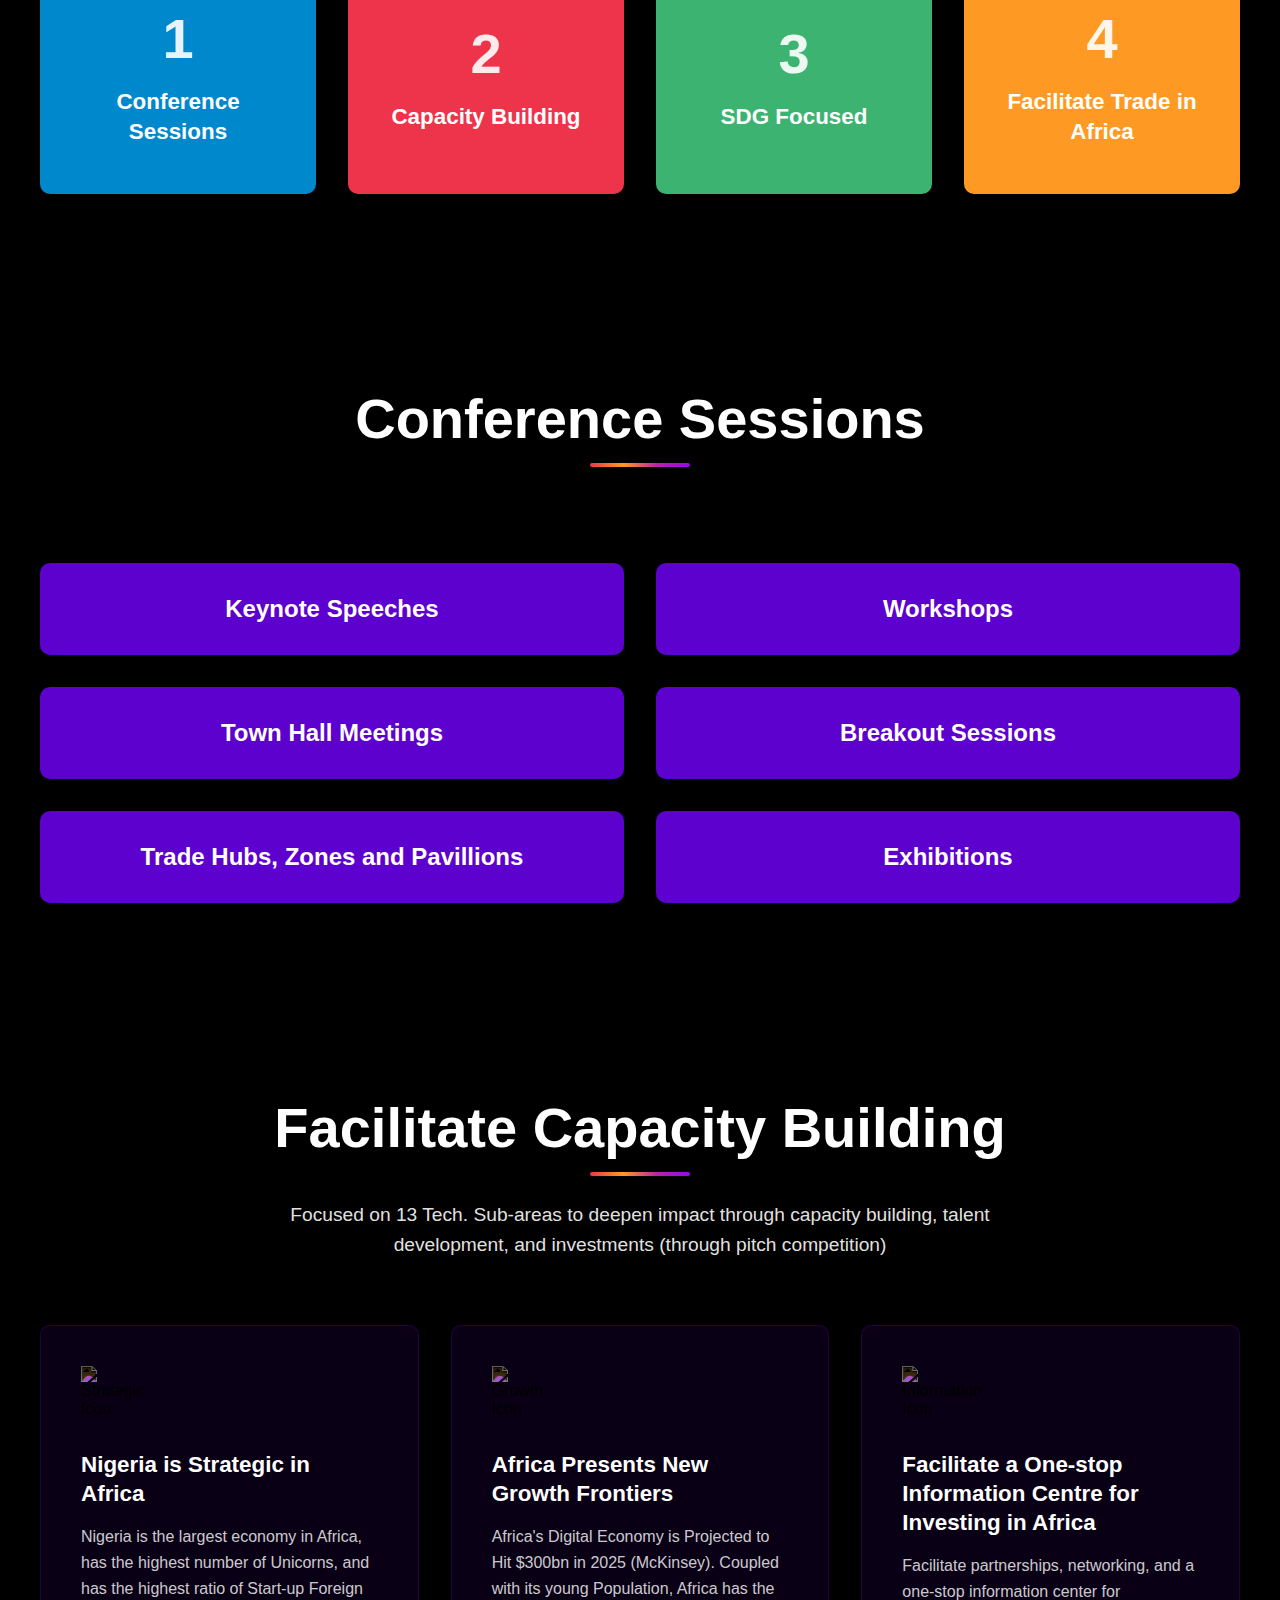
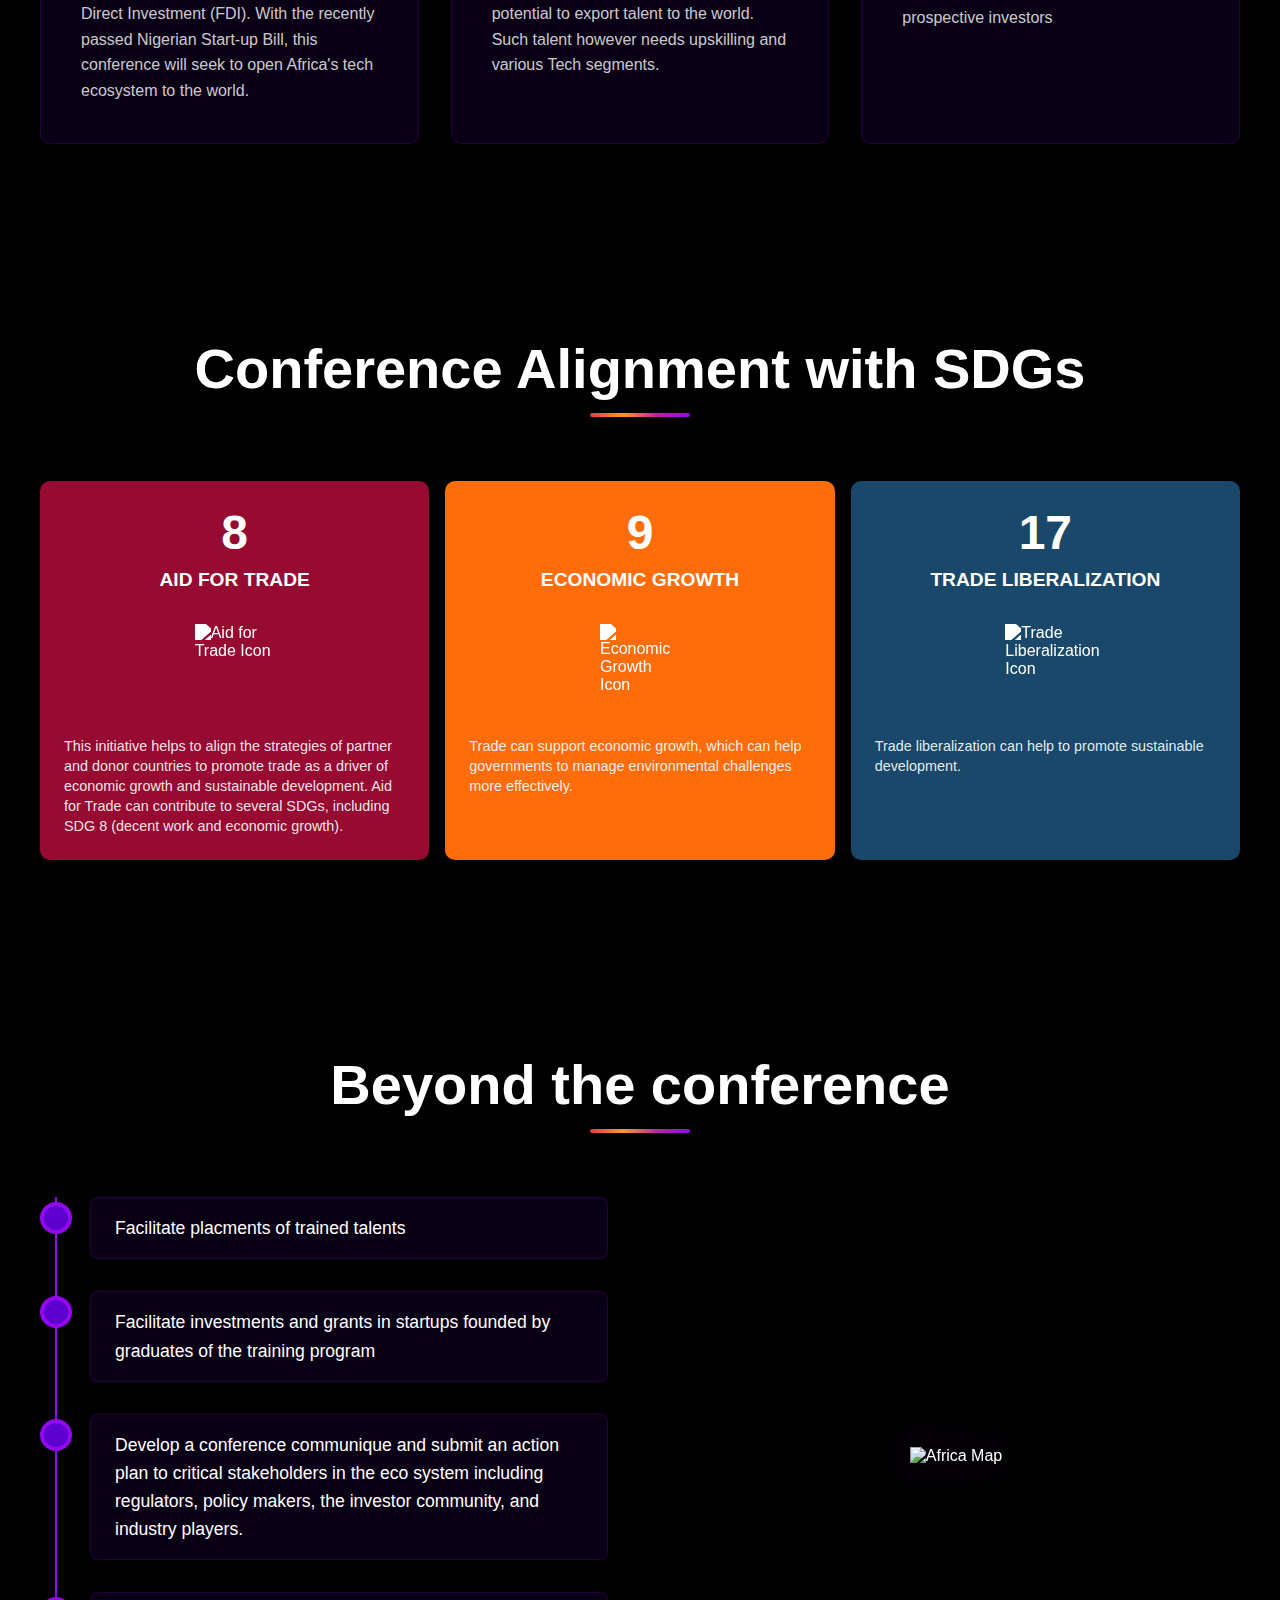
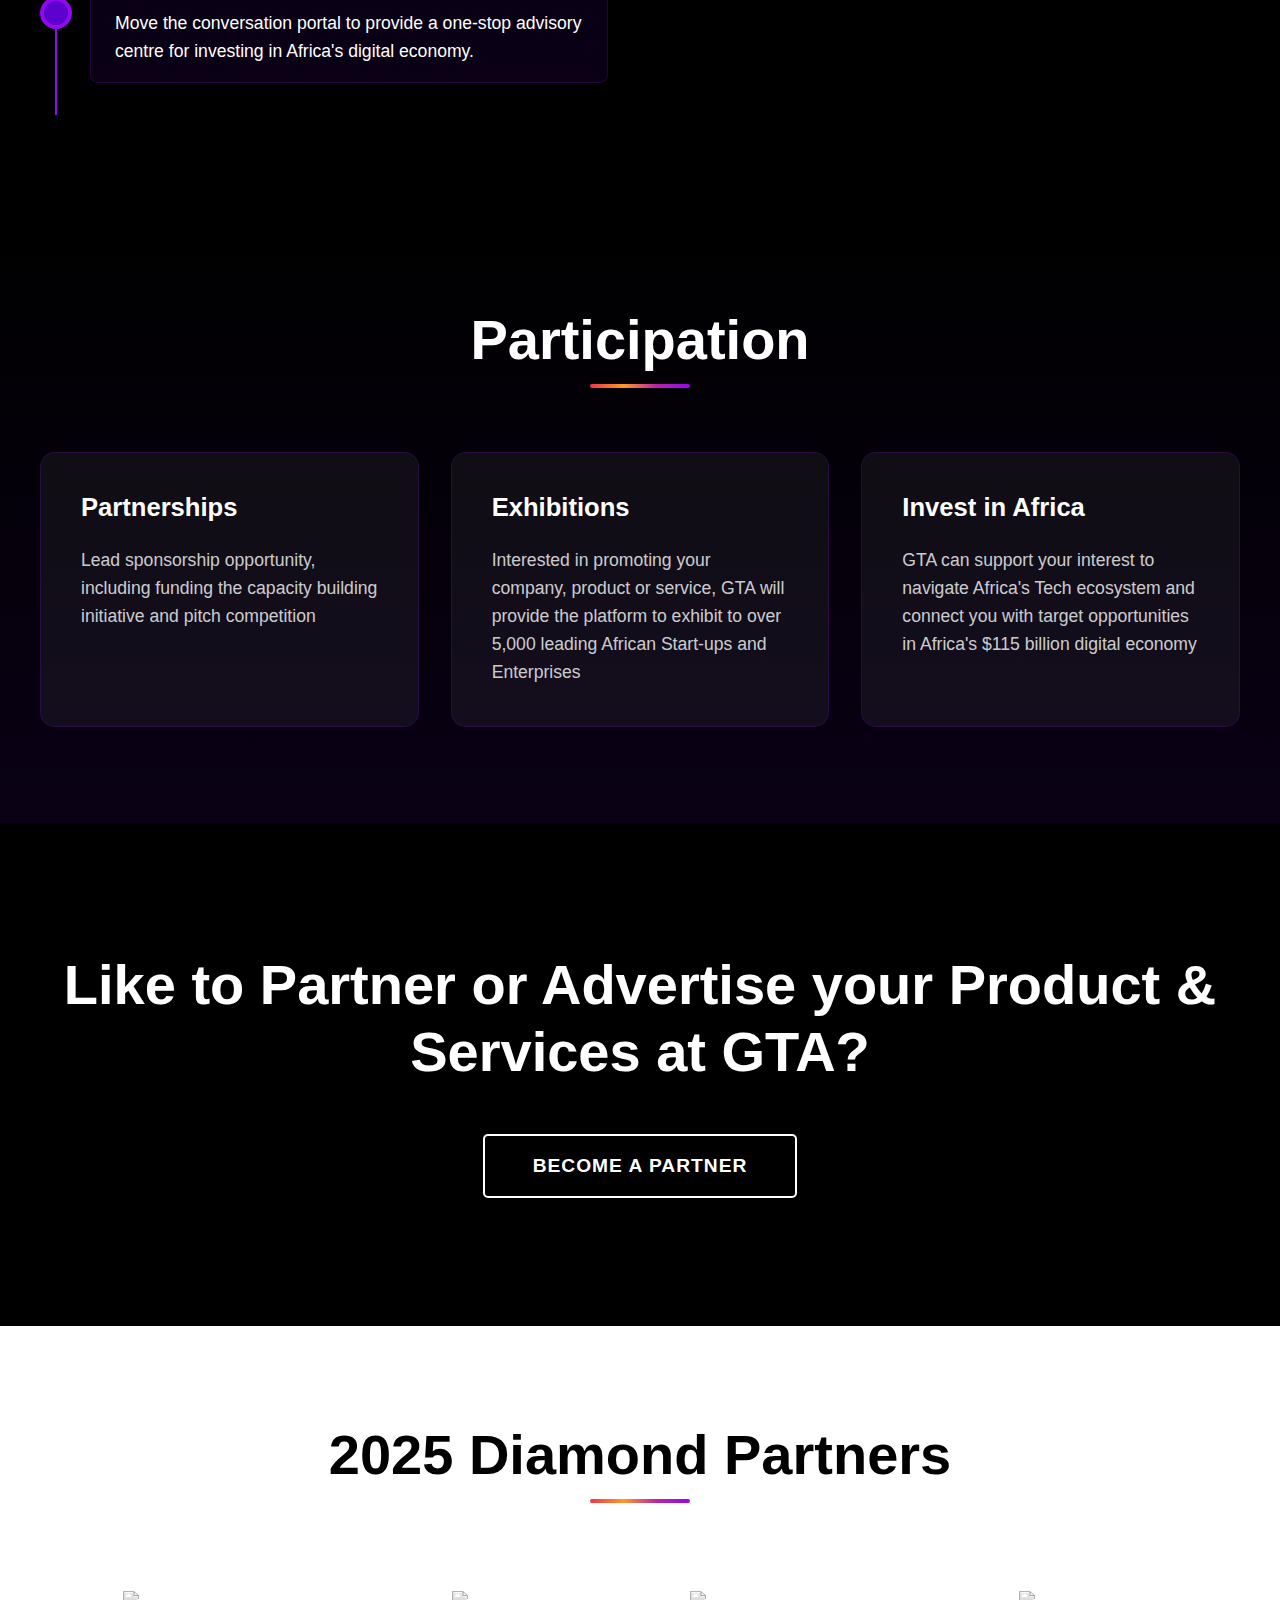
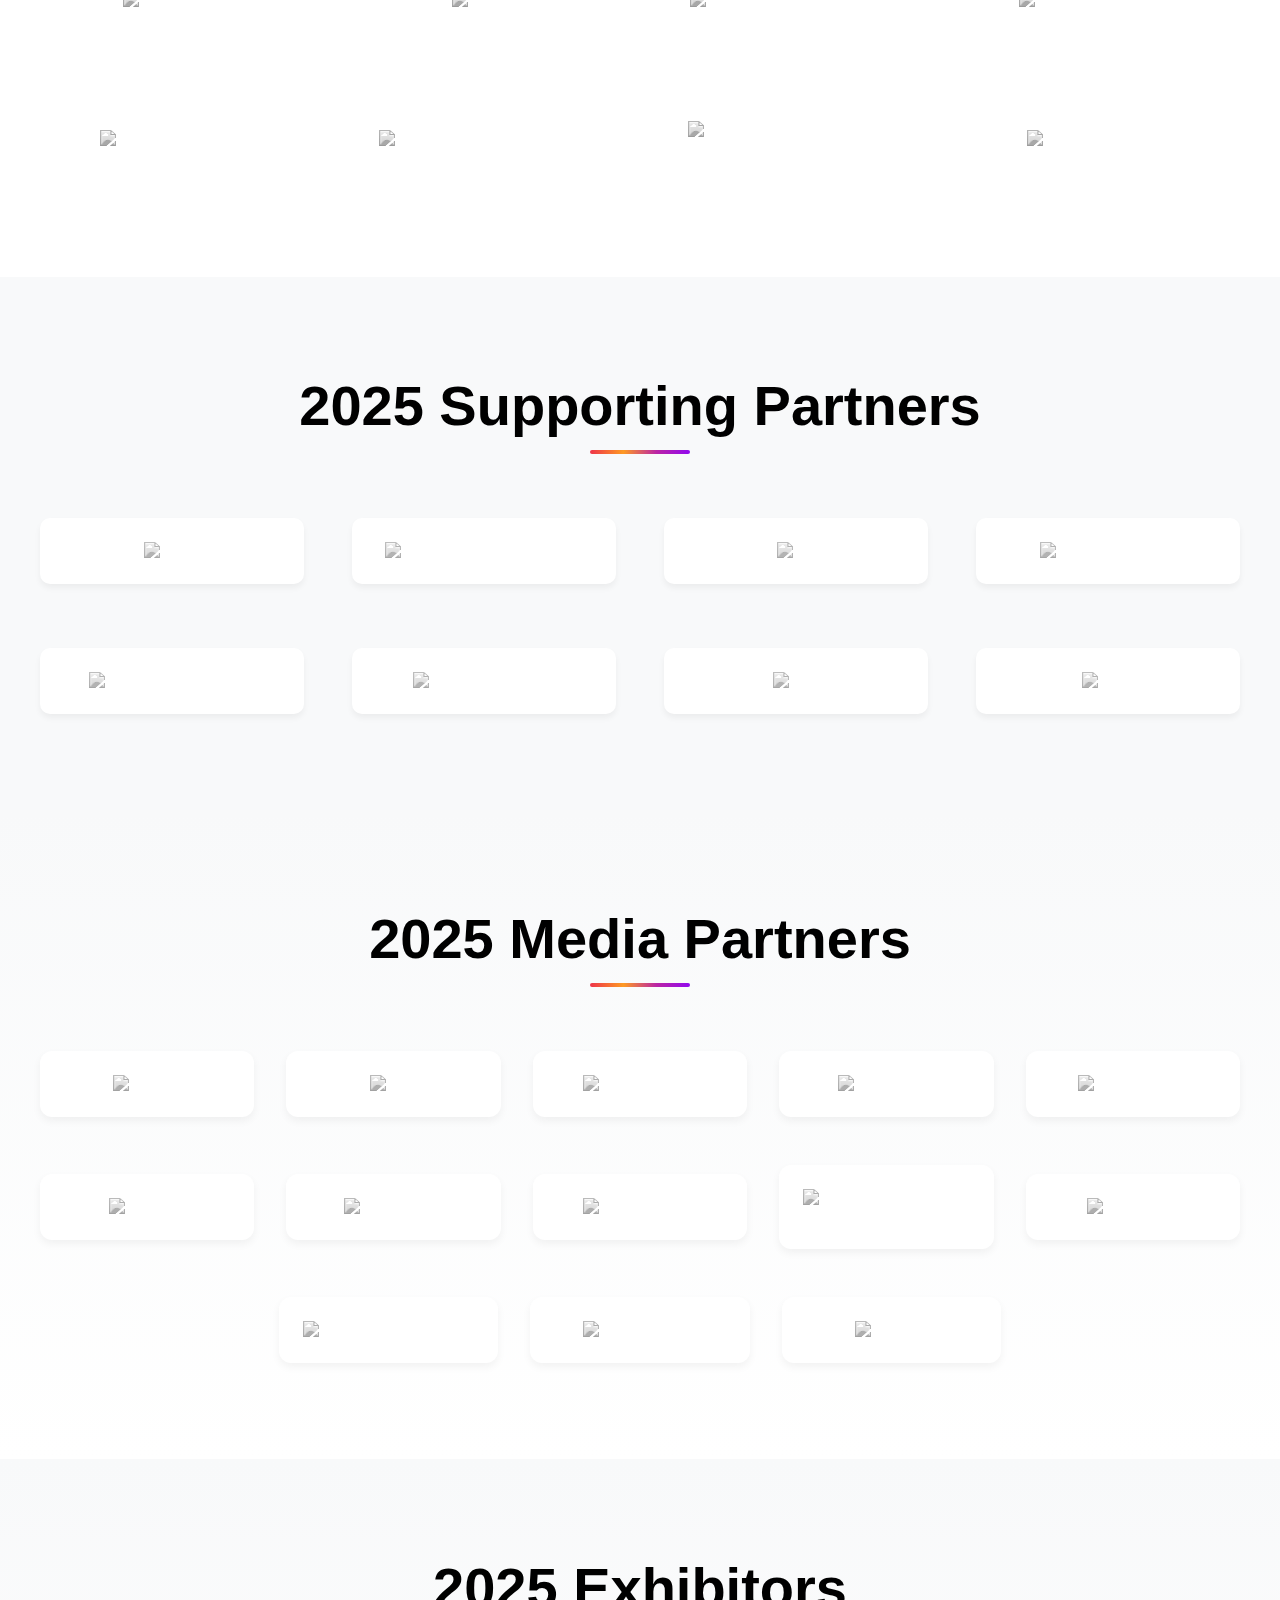
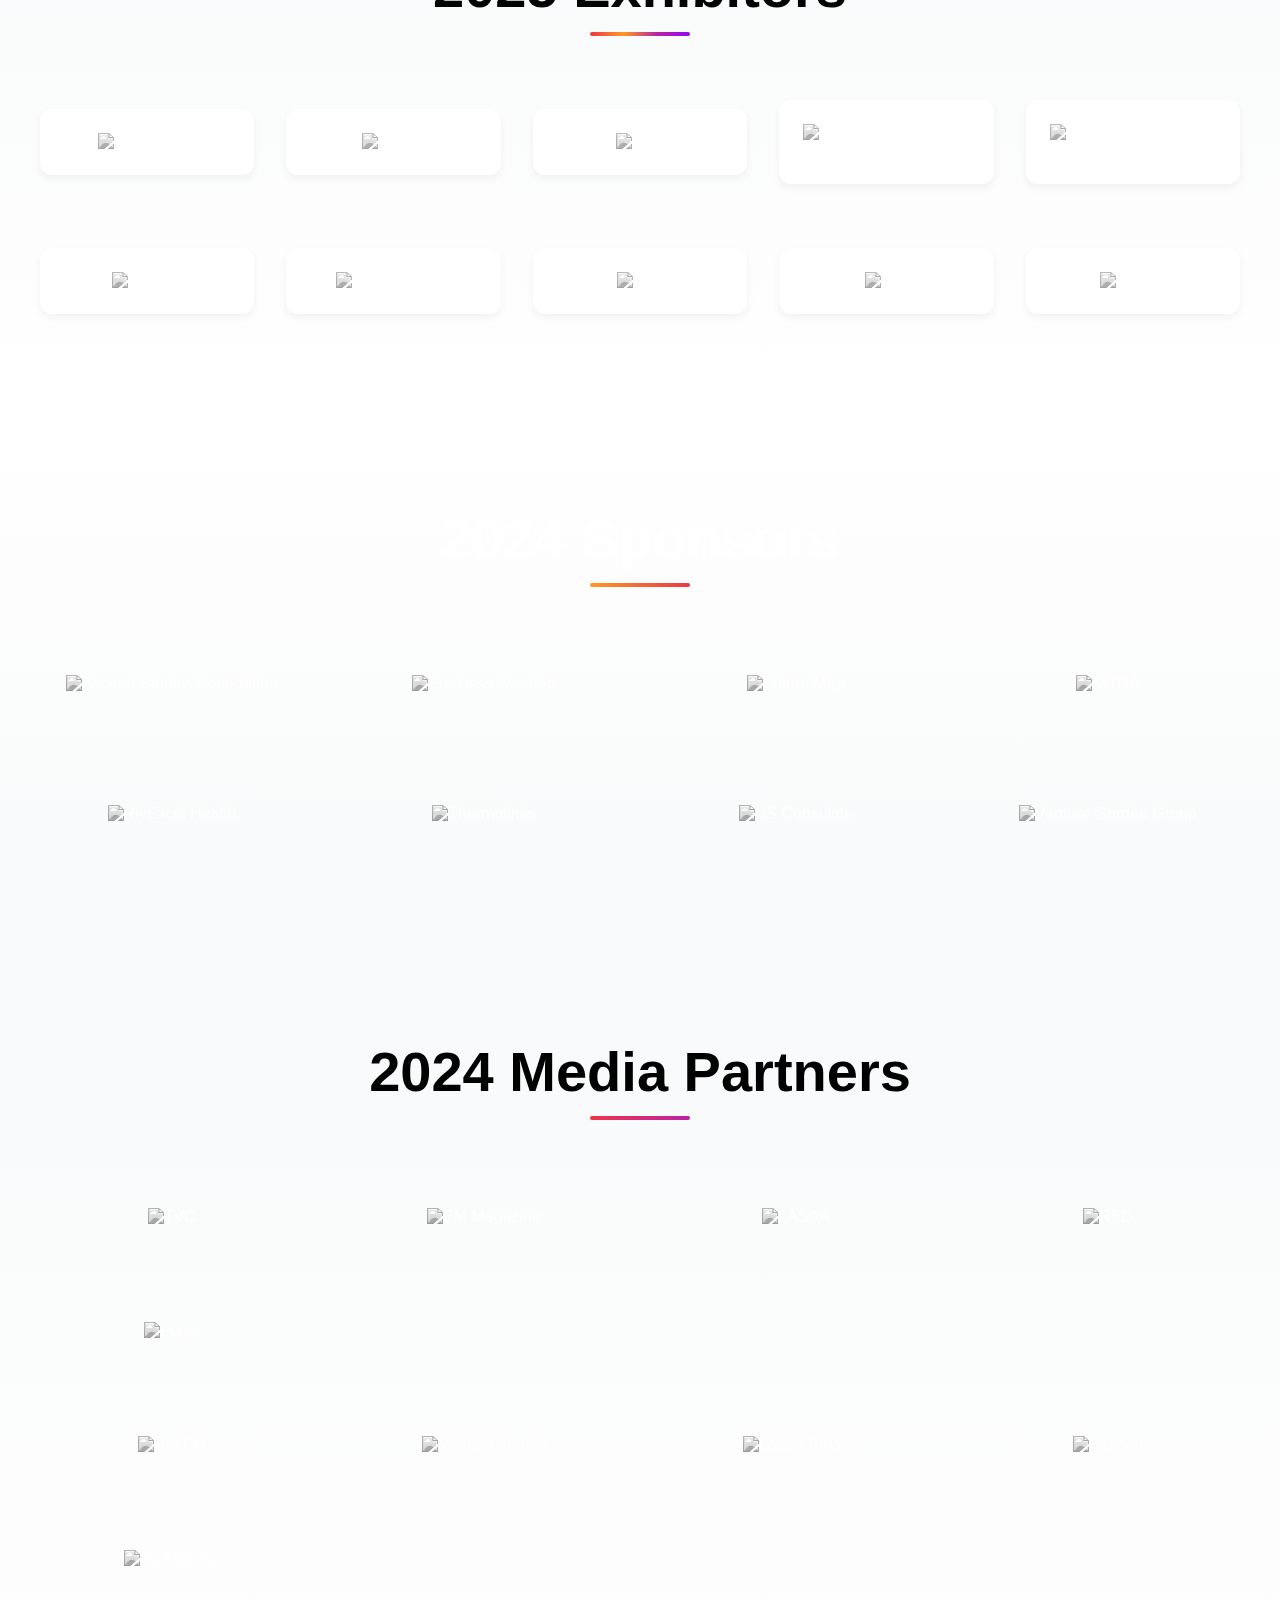
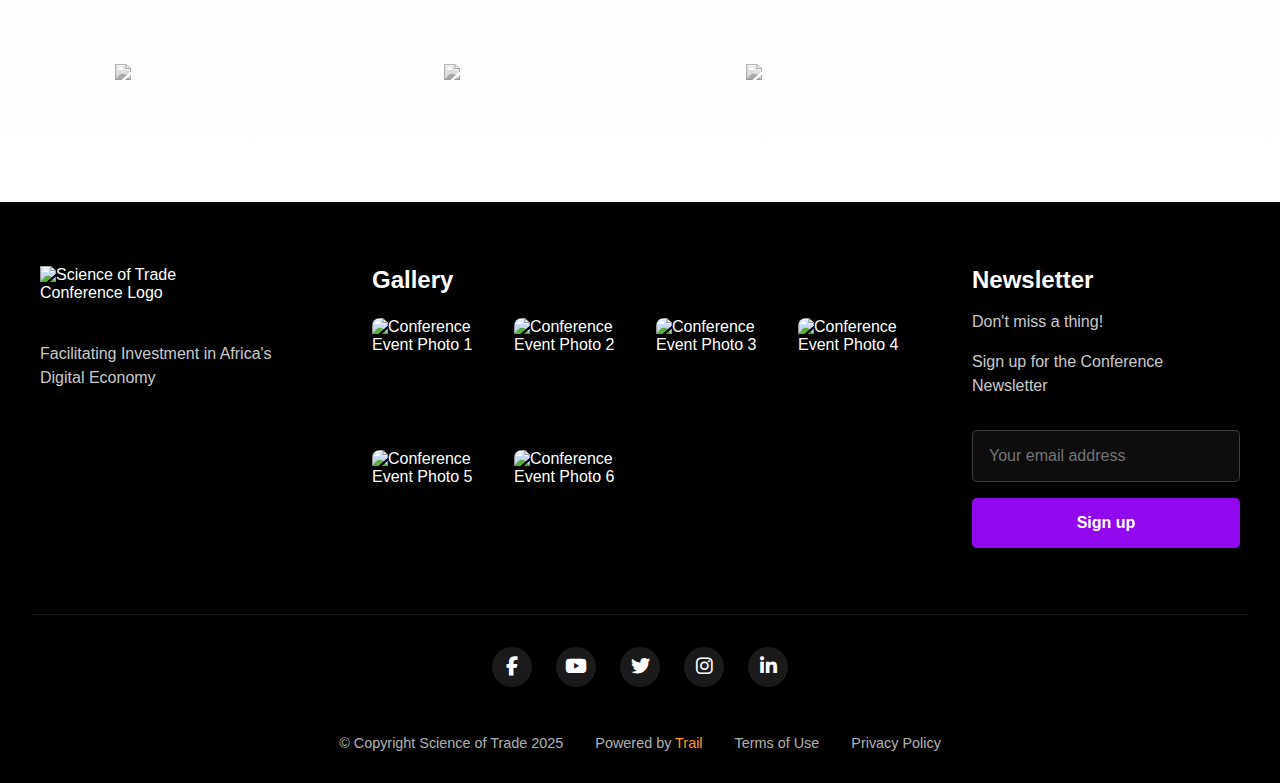
==== commit 86f17de1: "content and style adjustments" ====
--- a/index.html
+++ b/index.html
@@ -90,24 +90,30 @@
         <div class="features-grid">
             <!-- Blue Section -->
             <div class="feature-item blue">
-                <h3>Get Started with the SOT Finance Hub</h3>
-                <p>Visit the networking zone at the SOT Conference 2025. Get to discover financial institutions, fintech companies, and funding platforms providing insights on trade finance, credit access, and market-entry funding.</p>
-                <h4>The SOT Finance Hub</h4>
-                <p>A networking zone for investors to meet with SMEs and entrepreneurs seeking funding to scale and enter new markets.</p>
+                <div class="content">
+                    <h3>Get Started with the SOT Finance Hub</h3>
+                    <p>Visit the networking zone at the SOT Conference 2025. Get to discover financial institutions, fintech companies, and funding platforms providing insights on trade finance, credit access, and market-entry funding.</p>
+                    <h4>The SOT Finance Hub</h4>
+                    <p>A networking zone for investors to meet with SMEs and entrepreneurs seeking funding to scale and enter new markets.</p>
+                </div>
                 <button class="learn-more">Learn more <span class="arrow">→</span></button>
             </div>
 
             <!-- Orange Section -->
             <div class="feature-item orange">
-                <h3>Exhibit at Science of Trade</h3>
-                <p>Join us as an Exhibitor to showcase your Products and Services at the upcoming conference</p>
+                <div class="content">
+                    <h3>Exhibit at Science of Trade</h3>
+                    <p>Join us as an Exhibitor to showcase your Products and Services at the upcoming conference</p>
+                </div>
                 <button class="sign-up">Sign up <span class="arrow">→</span></button>
             </div>
 
             <!-- Red Section -->
             <div class="feature-item red">
-                <h3>Register to Exhibit at SOT Hubs & Pavillions</h3>
-                <p>Sign up at the central space showcasing local and international market opportunities, with exhibitors presenting products, services, and market expansion partnerships.</p>
+                <div class="content">
+                    <h3>Register to Exhibit at SOT Hubs & Pavillions</h3>
+                    <p>Sign up at the central space showcasing local and international market opportunities, with exhibitors presenting products, services, and market expansion partnerships.</p>
+                </div>
                 <button class="register">Register <span class="arrow">→</span></button>
             </div>
         </div>
@@ -172,165 +178,149 @@
         <div class="speakers-grid">
             <!-- First Row -->
             <div class="speaker-card">
-                <div class="speaker-image">
-                    <img src="assets/speakers/emeka-nwachinemere.jpg" alt="Emeka Nwachinemere">
-                </div>
-                <div class="speaker-info">
-                    <h3>Emeka Nwachinemere</h3>
-                    <p>CEO, Kitovu</p>
-                </div>
-            </div>
-
-            <div class="speaker-card">
-                <div class="speaker-image">
-                    <img src="assets/speakers/akintunde-bada.jpg" alt="Akintunde Bada">
-                </div>
-                <div class="speaker-info">
-                    <h3>Akintunde Bada</h3>
-                    <p>Country Director, Paramount</p>
-                </div>
-            </div>
-
-            <div class="speaker-card">
-                <div class="speaker-image">
-                    <img src="assets/speakers/engineer-obaniyi.jpg" alt="Engineer Obaniyi Akinwale">
-                </div>
-                <div class="speaker-info">
-                    <h3>Engineer Obaniyi Akinwale</h3>
-                    <p>Director of Broadcast Engineering TVC Communications</p>
-                </div>
-            </div>
-
-            <div class="speaker-card">
-                <div class="speaker-image">
-                    <img src="assets/speakers/alfred-egbai.jpg" alt="Alfred Egbai">
-                </div>
-                <div class="speaker-info">
-                    <h3>Alfred Egbai</h3>
-                    <p>Group Head, Emerging and New Markets, AXA Mansard</p>
+                <div class="speaker-image speaker-sola-obadimu">
+                </div>
+                <div class="speaker-info">
+                    <h3>Mr Sola Obadimu</h3>
+                    <p>DG. NACCIMA</p>
+                </div>
+            </div>
+
+            <div class="speaker-card">
+                <div class="speaker-image speaker-abiodun-olubitan">
+                </div>
+                <div class="speaker-info">
+                    <h3>Abiodun Olubitan</h3>
+                    <p>Group Head- W Initiative, Access Bank Plc</p>
+                </div>
+            </div>
+
+            <div class="speaker-card">
+                <div class="speaker-image speaker-kola-awe">
+                </div>
+                <div class="speaker-info">
+                    <h3>Barr. Kola Awe</h3>
+                    <p>Legal Expert</p>
+                </div>
+            </div>
+
+            <div class="speaker-card">
+                <div class="speaker-image speaker-ken-ukaoha">
+                </div>
+                <div class="speaker-info">
+                    <h3>Dr Ken Ukaoha</h3>
+                    <p>Trade Expert</p>
                 </div>
             </div>
 
             <!-- Second Row -->
             <div class="speaker-card">
-                <div class="speaker-image">
-                    <img src="assets/speakers/kashifu-abdullahi.jpg" alt="Kashifu Inuwa Abdullahi">
-                </div>
-                <div class="speaker-info">
-                    <h3>Kashifu Inuwa Abdullahi</h3>
-                    <p>Director General/CEO, National Information Technology Development Agency (NITDA)</p>
-                </div>
-            </div>
-
-            <div class="speaker-card">
-                <div class="speaker-image">
-                    <img src="assets/speakers/abayomi-semudara.jpg" alt="Abayomi Semudara">
-                </div>
-                <div class="speaker-info">
-                    <h3>Abayomi Semudara</h3>
-                    <p>Moderator, Future of Learning, Innovations in Africa Edtech</p>
-                </div>
-            </div>
-
-            <div class="speaker-card">
-                <div class="speaker-image">
-                    <img src="assets/speakers/bunmi-akinyemiju.jpg" alt="Bunmi Akinyemiju">
-                </div>
-                <div class="speaker-info">
-                    <h3>Bunmi Akinyemiju</h3>
-                    <p>Founder, Venture Garden Group and Managing Partner, Greenhouse Capital</p>
-                </div>
-            </div>
-
-            <div class="speaker-card">
-                <div class="speaker-image">
-                    <img src="assets/speakers/adam-thompson.jpg" alt="Adam Thompson">
-                </div>
-                <div class="speaker-info">
-                    <h3>Adam Thompson</h3>
-                    <p>CEO EHA Clinics, Co-founder eHealth Africa</p>
-                </div>
-            </div>
-
-            <!-- Third Row (Duplicated from First Row) -->
-            <div class="speaker-card">
-                <div class="speaker-image">
-                    <img src="assets/speakers/emeka-nwachinemere.jpg" alt="Emeka Nwachinemere">
-                </div>
-                <div class="speaker-info">
-                    <h3>Emeka Nwachinemere</h3>
-                    <p>CEO, Kitovu</p>
-                </div>
-            </div>
-
-            <div class="speaker-card">
-                <div class="speaker-image">
-                    <img src="assets/speakers/akintunde-bada.jpg" alt="Akintunde Bada">
-                </div>
-                <div class="speaker-info">
-                    <h3>Akintunde Bada</h3>
-                    <p>Country Director, Paramount</p>
-                </div>
-            </div>
-
-            <div class="speaker-card">
-                <div class="speaker-image">
-                    <img src="assets/speakers/engineer-obaniyi.jpg" alt="Engineer Obaniyi Akinwale">
-                </div>
-                <div class="speaker-info">
-                    <h3>Engineer Obaniyi Akinwale</h3>
-                    <p>Director of Broadcast Engineering TVC Communications</p>
-                </div>
-            </div>
-
-            <div class="speaker-card">
-                <div class="speaker-image">
-                    <img src="assets/speakers/alfred-egbai.jpg" alt="Alfred Egbai">
-                </div>
-                <div class="speaker-info">
-                    <h3>Alfred Egbai</h3>
-                    <p>Group Head, Emerging and New Markets, AXA Mansard</p>
-                </div>
-            </div>
-
-            <!-- Fourth Row (Duplicated from Second Row) -->
-            <div class="speaker-card">
-                <div class="speaker-image">
-                    <img src="assets/speakers/kashifu-abdullahi.jpg" alt="Kashifu Inuwa Abdullahi">
-                </div>
-                <div class="speaker-info">
-                    <h3>Kashifu Inuwa Abdullahi</h3>
-                    <p>Director General/CEO, National Information Technology Development Agency (NITDA)</p>
-                </div>
-            </div>
-
-            <div class="speaker-card">
-                <div class="speaker-image">
-                    <img src="assets/speakers/abayomi-semudara.jpg" alt="Abayomi Semudara">
-                </div>
-                <div class="speaker-info">
-                    <h3>Abayomi Semudara</h3>
-                    <p>Moderator, Future of Learning, Innovations in Africa Edtech</p>
-                </div>
-            </div>
-
-            <div class="speaker-card">
-                <div class="speaker-image">
-                    <img src="assets/speakers/bunmi-akinyemiju.jpg" alt="Bunmi Akinyemiju">
-                </div>
-                <div class="speaker-info">
-                    <h3>Bunmi Akinyemiju</h3>
-                    <p>Founder, Venture Garden Group and Managing Partner, Greenhouse Capital</p>
-                </div>
-            </div>
-
-            <div class="speaker-card">
-                <div class="speaker-image">
-                    <img src="assets/speakers/adam-thompson.jpg" alt="Adam Thompson">
-                </div>
-                <div class="speaker-info">
-                    <h3>Adam Thompson</h3>
-                    <p>CEO EHA Clinics, Co-founder eHealth Africa</p>
+                <div class="speaker-image speaker-emmanuel-tarfa">
+                </div>
+                <div class="speaker-info">
+                    <h3>Dr. Emmanuel Tarfa</h3>
+                    <p>Co-founder, Enzo Krypton</p>
+                </div>
+            </div>
+
+            <div class="speaker-card">
+                <div class="speaker-image speaker-helen-ese">
+                </div>
+                <div class="speaker-info">
+                    <h3>Dr. Helen Ese Emore</h3>
+                    <p>Managing Director, Scientia Partners Innovation Hub</p>
+                </div>
+            </div>
+
+            <div class="speaker-card">
+                <div class="speaker-image speaker-boye-ajayi">
+                </div>
+                <div class="speaker-info">
+                    <h3>Dr. Olori Boye Ajayi</h3>
+                    <p>President, Borderless Trade Network</p>
+                </div>
+            </div>
+
+            <div class="speaker-card">
+                <div class="speaker-image speaker-akinyemi-ajibotafe">
+                </div>
+                <div class="speaker-info">
+                    <h3>Hon. Akinyemi Ajibotafe</h3>
+                    <p>Commissioner of Wealth Creation and Employment, Lagos state</p>
+                </div>
+            </div>
+
+            <!-- Third Row -->
+            <div class="speaker-card">
+                <div class="speaker-image speaker-margaret-olele">
+                </div>
+                <div class="speaker-info">
+                    <h3>Mrs. Margaret Olele</h3>
+                    <p>CEO American Business Council</p>
+                </div>
+            </div>
+
+            <div class="speaker-card">
+                <div class="speaker-image speaker-michael-ervin">
+                </div>
+                <div class="speaker-info">
+                    <h3>Mr. Michael Ervin</h3>
+                    <p>Political and Economic Section Chief, U.S. Consulate General Lagos</p>
+                </div>
+            </div>
+
+            <div class="speaker-card">
+                <div class="speaker-image speaker-will-stevens">
+                </div>
+                <div class="speaker-info">
+                    <h3>Mr. Will Stevens</h3>
+                    <p>U.S. Consul General</p>
+                </div>
+            </div>
+
+            <div class="speaker-card">
+                <div class="speaker-image speaker-feyisayo-alayande">
+                </div>
+                <div class="speaker-info">
+                    <h3>Mrs. Feyisayo Alayande</h3>
+                    <p>Acting Executive Secretary, LSETF</p>
+                </div>
+            </div>
+
+            <!-- Fourth Row -->
+            <div class="speaker-card">
+                <div class="speaker-image speaker-annabel-kamuche">
+                </div>
+                <div class="speaker-info">
+                    <h3>Ms. Annabel Kamuche</h3>
+                    <p>MD & CEO, NICERT</p>
+                </div>
+            </div>
+
+            <div class="speaker-card">
+                <div class="speaker-image speaker-chinma-george">
+                </div>
+                <div class="speaker-info">
+                    <h3>Ms. Chinma George</h3>
+                    <p>Head Renewable Energy, FCMB</p>
+                </div>
+            </div>
+
+            <div class="speaker-card">
+                <div class="speaker-image speaker-ebi-adeyemi">
+                </div>
+                <div class="speaker-info">
+                    <h3>Ms. Ebi Adeyemi</h3>
+                    <p>Chief People Officer, Sabi</p>
+                </div>
+            </div>
+
+            <div class="speaker-card">
+                <div class="speaker-image speaker-ruth-olusanya">
+                </div>
+                <div class="speaker-info">
+                    <h3>Ms. Ruth Abisola Olusanya</h3>
+                    <p>Honourable Commissioner, Ministry of Agriculture</p>
                 </div>
             </div>
         </div>
@@ -343,42 +333,38 @@
         </div>
         <div class="speakers-grid">
             <div class="speaker-card">
-                <div class="speaker-image">
-                    <img src="assets/speakers/adewolu-adene.jpg" alt="Adewolu Adene">
-                </div>
-                <div class="speaker-info">
-                    <h3>Adewolu Adene</h3>
-                    <p>Executive Director</p>
-                </div>
-            </div>
-
-            <div class="speaker-card">
-                <div class="speaker-image">
-                    <img src="assets/speakers/akachukwu-okafor.jpg" alt="Akachukwu Okafor">
-                </div>
-                <div class="speaker-info">
-                    <h3>Akachukwu Okafor</h3>
-                    <p>Technology Executive</p>
-                </div>
-            </div>
-
-            <div class="speaker-card">
-                <div class="speaker-image">
-                    <img src="assets/speakers/bunmi-akinyemiju.jpg" alt="Bunmi Akinyemiju">
-                </div>
-                <div class="speaker-info">
-                    <h3>Bunmi Akinyemiju</h3>
-                    <p>Founder, Venture Garden Group and Managing Partner, Greenhouse Capital</p>
-                </div>
-            </div>
-
-            <div class="speaker-card">
-                <div class="speaker-image">
-                    <img src="assets/speakers/charles-odii.jpg" alt="Charles Odii">
-                </div>
-                <div class="speaker-info">
-                    <h3>Charles Odii</h3>
-                    <p>Executive Director</p>
+                <div class="speaker-image speaker-helen-ese">
+                </div>
+                <div class="speaker-info">
+                    <h3>Dr. Helen Ese Emore</h3>
+                    <p>Managing Director, Scientia Partners Innovation Hub</p>
+                </div>
+            </div>
+
+            <div class="speaker-card">
+                <div class="speaker-image speaker-will-stevens">
+                </div>
+                <div class="speaker-info">
+                    <h3>Mr. Will Stevens</h3>
+                    <p>U.S. Consul General</p>
+                </div>
+            </div>
+
+            <div class="speaker-card">
+                <div class="speaker-image speaker-chinma-george">
+                </div>
+                <div class="speaker-info">
+                    <h3>Ms. Chinma George</h3>
+                    <p>Head Renewable Energy, FCMB</p>
+                </div>
+            </div>
+
+            <div class="speaker-card">
+                <div class="speaker-image speaker-akintunde-folorunso">
+                </div>
+                <div class="speaker-info">
+                    <h3>Mr Akintunde Folorunso</h3>
+                    <p>Director, South West Nigeria Export Promotion Council</p>
                 </div>
             </div>
         </div>
--- a/css/custom-styles.css
+++ b/css/custom-styles.css
@@ -174,13 +174,6 @@
     .dropdown-content a {
         padding: 0.8rem 1rem;
         width: 100%;
-    }
-
-    .nav-links a,
-    .dropdown .dropbtn {
-        font-size: 1rem;
-        width: 100%;
-        padding: 0.5rem 0;
     }
 
     /* Hamburger Menu Animation */
@@ -770,11 +763,81 @@
 
 .feature-item {
     padding: 2rem;
-    color: var(--white);
+    border-radius: 15px;
+    color: #fff;
+    position: relative;
+    overflow: hidden;
+    z-index: 1;
     display: flex;
     flex-direction: column;
-    justify-content: space-between;
-    min-height: 250px;
+    min-height: 400px;
+    /* Ensure consistent height */
+}
+
+.feature-item .content {
+    flex: 1;
+    display: flex;
+    flex-direction: column;
+    position: relative;
+    z-index: 2;
+}
+
+.feature-item::before {
+    content: '';
+    position: absolute;
+    top: 0;
+    left: 0;
+    right: 0;
+    bottom: 0;
+    z-index: -1;
+    background-size: cover;
+    background-position: center;
+    background-repeat: no-repeat;
+    transition: transform 0.3s ease;
+}
+
+.feature-item::after {
+    content: '';
+    position: absolute;
+    top: 0;
+    left: 0;
+    right: 0;
+    bottom: 0;
+    z-index: -1;
+    opacity: 0.85;
+    transition: opacity 0.3s ease;
+}
+
+.feature-item:hover::before {
+    transform: scale(1.1);
+}
+
+.feature-item:hover::after {
+    opacity: 0.95;
+}
+
+.feature-item.blue::before {
+    background-image: url('../assets/features/get-started.jpg');
+}
+
+.feature-item.blue::after {
+    background: linear-gradient(45deg, rgba(0, 82, 212, 0.95), rgba(0, 82, 212, 0.8));
+}
+
+.feature-item.orange::before {
+    background-image: url('../assets/features/exhibit.jpg');
+}
+
+.feature-item.orange::after {
+    background: linear-gradient(45deg, rgba(255, 136, 0, 0.95), rgba(255, 136, 0, 0.8));
+}
+
+.feature-item.red::before {
+    background-image: url('../assets/features/register-exhibit.jpg');
+}
+
+.feature-item.red::after {
+    background: linear-gradient(45deg, rgba(220, 38, 38, 0.95), rgba(220, 38, 38, 0.8));
 }
 
 .feature-item h3 {
@@ -797,6 +860,7 @@
 
 /* Maintain button styling */
 .feature-item button {
+    margin-top: auto;
     align-self: flex-start;
     padding: 0.75rem 1.5rem;
     border: 2px solid #fff;
@@ -806,10 +870,11 @@
     display: flex;
     align-items: center;
     gap: 0.5rem;
-    margin-top: auto;
     transition: all 0.3s ease;
     background: transparent;
     color: #fff;
+    position: relative;
+    z-index: 2;
 }
 
 .feature-item button:hover {
@@ -1156,19 +1221,13 @@
     padding-top: 100%;
     /* 1:1 Aspect Ratio */
     overflow: hidden;
-}
-
-.speaker-image img {
-    position: absolute;
-    top: 0;
-    left: 0;
-    width: 100%;
-    height: 100%;
-    object-fit: cover;
+    background-size: cover;
+    background-position: center;
+    background-repeat: no-repeat;
     transition: transform 0.3s ease;
 }
 
-.speaker-card:hover .speaker-image img {
+.speaker-card:hover .speaker-image {
     transform: scale(1.05);
 }
 
@@ -1198,6 +1257,10 @@
     font-size: 0.9rem;
     color: rgba(255, 255, 255, 0.8);
     line-height: 1.4;
+}
+
+.speaker-image img {
+    display: none;
 }
 
 /* Responsive Design for Speaker Cards */
@@ -3611,4 +3674,117 @@
     .page-header h1 {
         font-size: 2rem;
     }
+}
+
+/* Speaker Background Images */
+.speaker-sola-obadimu {
+    background-image: url('../assets/speakers/2024/sola-obadimu.jpg');
+}
+
+.speaker-abiodun-olubitan {
+    background-image: url('../assets/speakers/2024/abiodun-olubitan.jpg');
+}
+
+.speaker-kola-awe {
+    background-image: url('../assets/speakers/2024/kola-awe.jpg');
+}
+
+.speaker-chinyere-almona {
+    background-image: url('../assets/speakers/2024/chinyere-almona.jpg');
+}
+
+.speaker-ken-ukaoha {
+    background-image: url('../assets/speakers/2024/ken-ukaoha.jpg');
+}
+
+.speaker-emmanuel-tarfa {
+    background-image: url('../assets/speakers/2024/emmanuel-tarfa.jpg');
+}
+
+.speaker-helen-ese {
+    background-image: url('../assets/speakers/2024/helen-ese.jpg');
+}
+
+.speaker-boye-ajayi {
+    background-image: url('../assets/speakers/2024/boye-ajayi.jpg');
+}
+
+.speaker-akinyemi-ajibotafe {
+    background-image: url('../assets/speakers/2024/akinyemi-ajibotafe.jpg');
+}
+
+.speaker-akintunde-folorunso {
+    background-image: url('../assets/speakers/2024/akintunde-folorunso.jpg');
+}
+
+.speaker-michael-ervin {
+    background-image: url('../assets/speakers/2024/michael-ervin.jpg');
+}
+
+.speaker-will-stevens {
+    background-image: url('../assets/speakers/2024/will-stevens.jpg');
+}
+
+.speaker-feyisayo-alayande {
+    background-image: url('../assets/speakers/2024/feyisayo-alayande.jpg');
+}
+
+.speaker-margaret-olele {
+    background-image: url('../assets/speakers/2024/margaret-olele.jpg');
+}
+
+.speaker-annabel-kamuche {
+    background-image: url('../assets/speakers/2024/annabel-kamuche.jpg');
+}
+
+.speaker-chinma-george {
+    background-image: url('../assets/speakers/2024/chinma-george.jpg');
+}
+
+.speaker-ebi-adeyemi {
+    background-image: url('../assets/speakers/2024/ebi-adeyemi.jpg');
+}
+
+.speaker-ruth-olusanya {
+    background-image: url('../assets/speakers/2024/ruth-olusanya.jpg');
+}
+
+.speaker-nneka-chime {
+    background-image: url('../assets/speakers/2024/nneka-chime.jpg');
+}
+
+.speaker-olubusola-ogundipe {
+    background-image: url('../assets/speakers/2024/olubusola-ogundipe.jpg');
+}
+
+.speaker-olusegun-awolowo {
+    background-image: url('../assets/speakers/2024/olusegun-awolowo.jpg');
+}
+
+.speaker-olusegun-olutayo {
+    background-image: url('../assets/speakers/2024/olusegun-olutayo.jpg');
+}
+
+.speaker-oluyemisi-ogundipe {
+    background-image: url('../assets/speakers/2024/oluyemisi-ogundipe.jpg');
+}
+
+.speaker-peter-amadi {
+    background-image: url('../assets/speakers/2024/peter-amadi.jpg');
+}
+
+.speaker-adia-apena {
+    background-image: url('../assets/speakers/2024/adia-apena.jpg');
+}
+
+.speaker-olubunmi-smith {
+    background-image: url('../assets/speakers/2024/olubunmi-smith.jpg');
+}
+
+.speaker-nnena-jacob {
+    background-image: url('../assets/speakers/2024/nnena-jacob.jpg');
+}
+
+.speaker-ojei-joseph {
+    background-image: url('../assets/speakers/2024/ojei-joseph.jpg');
 }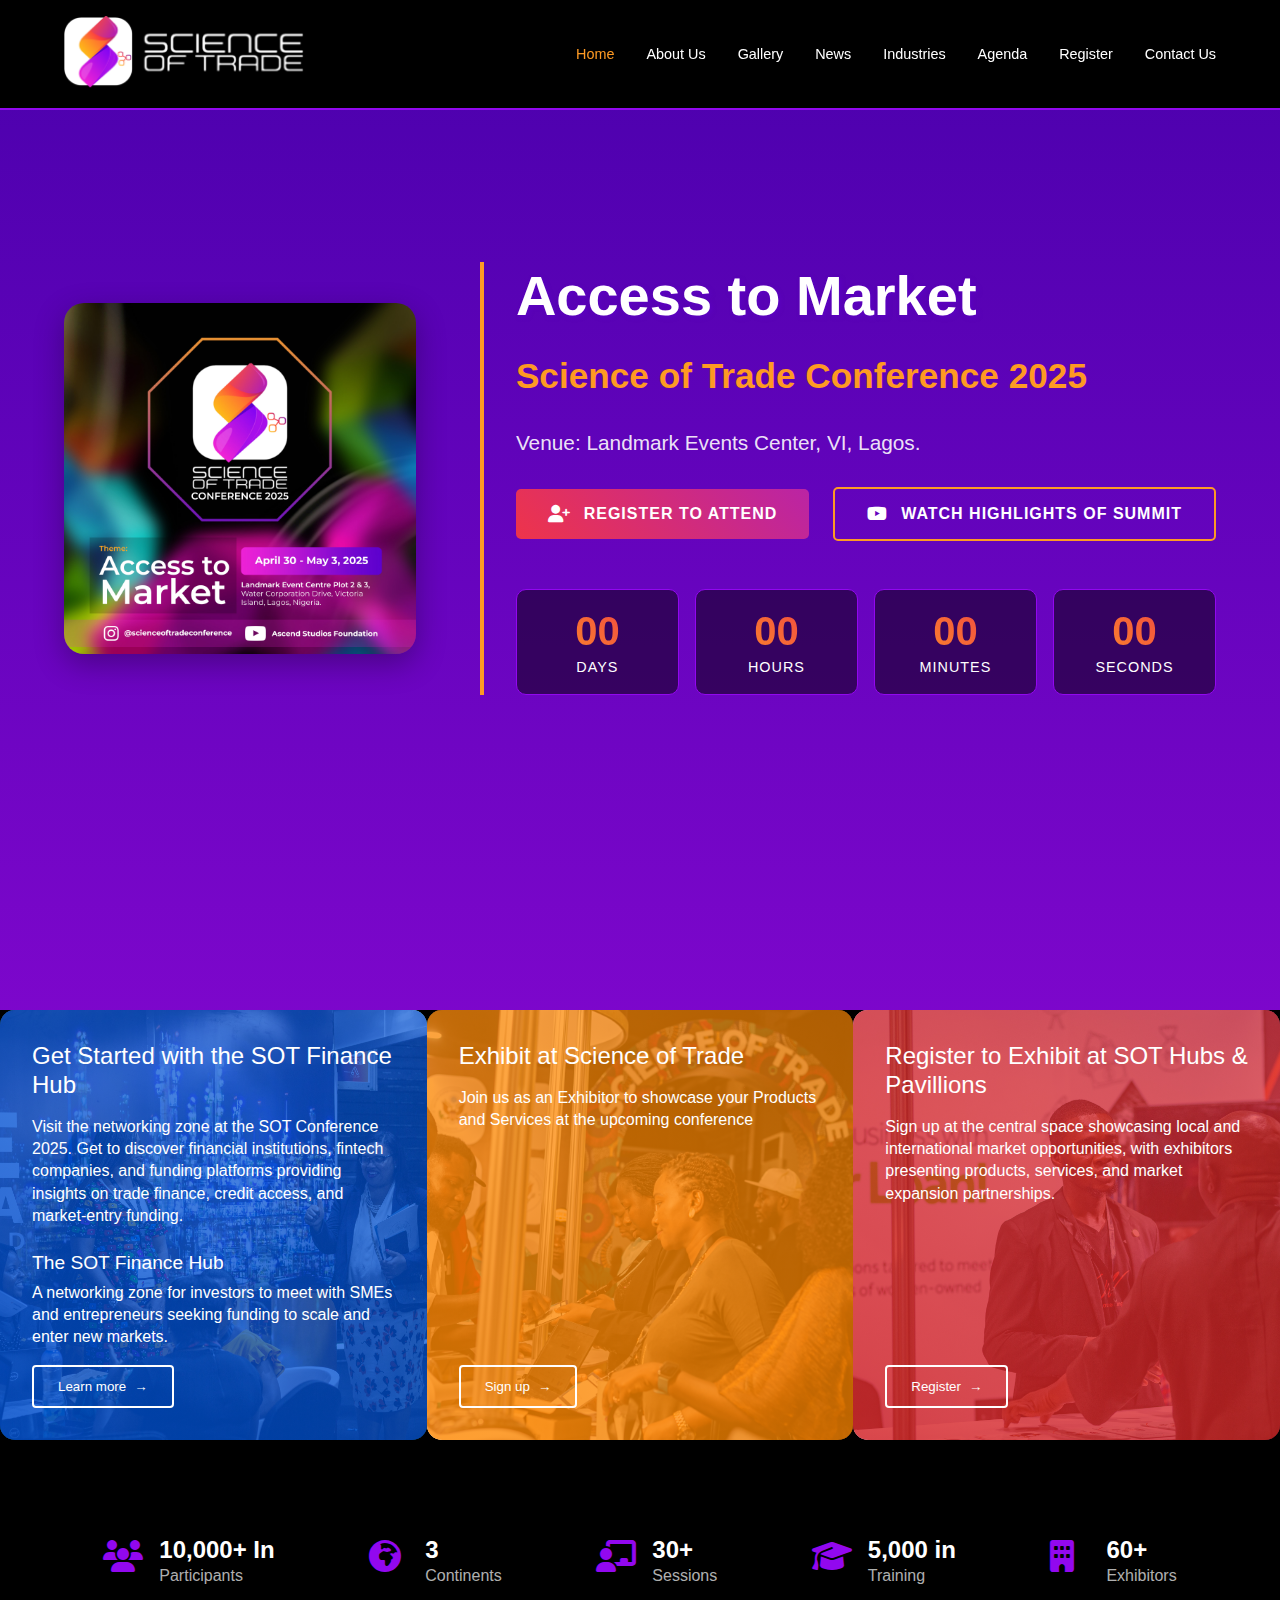
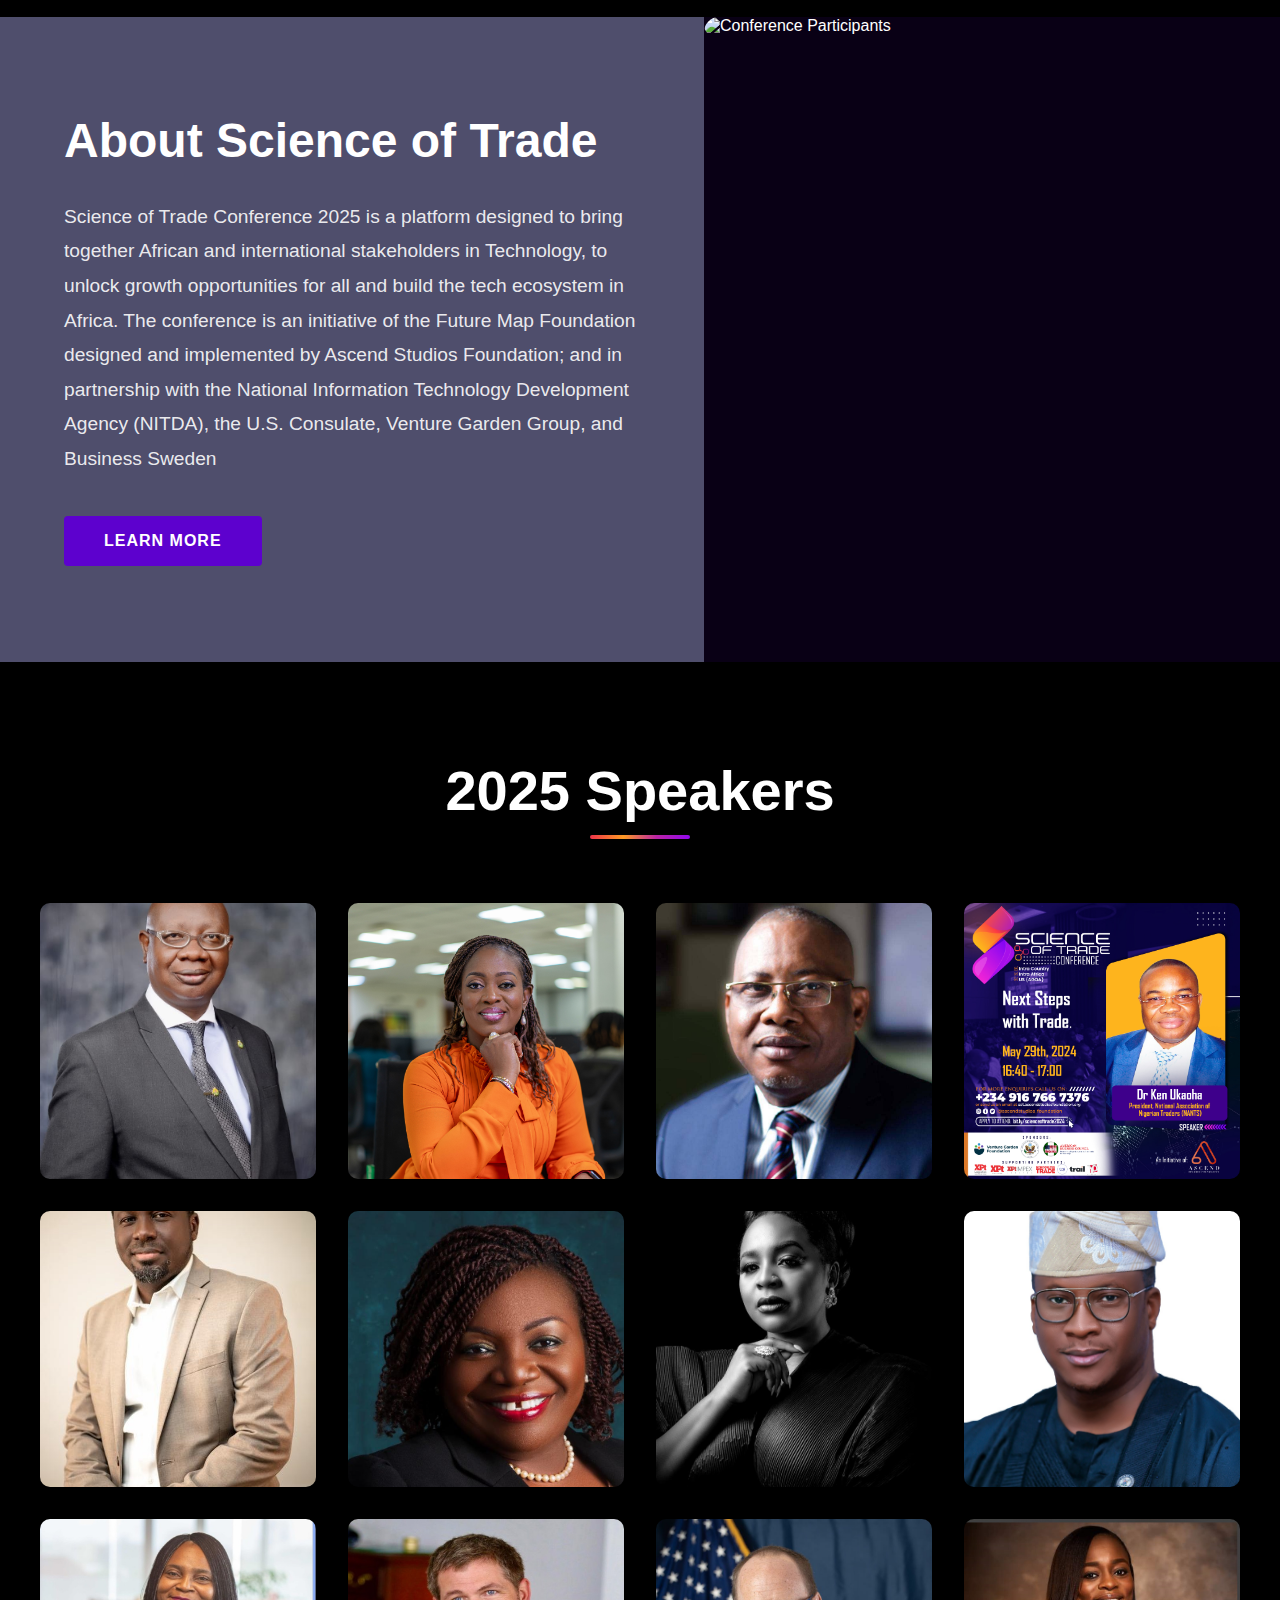
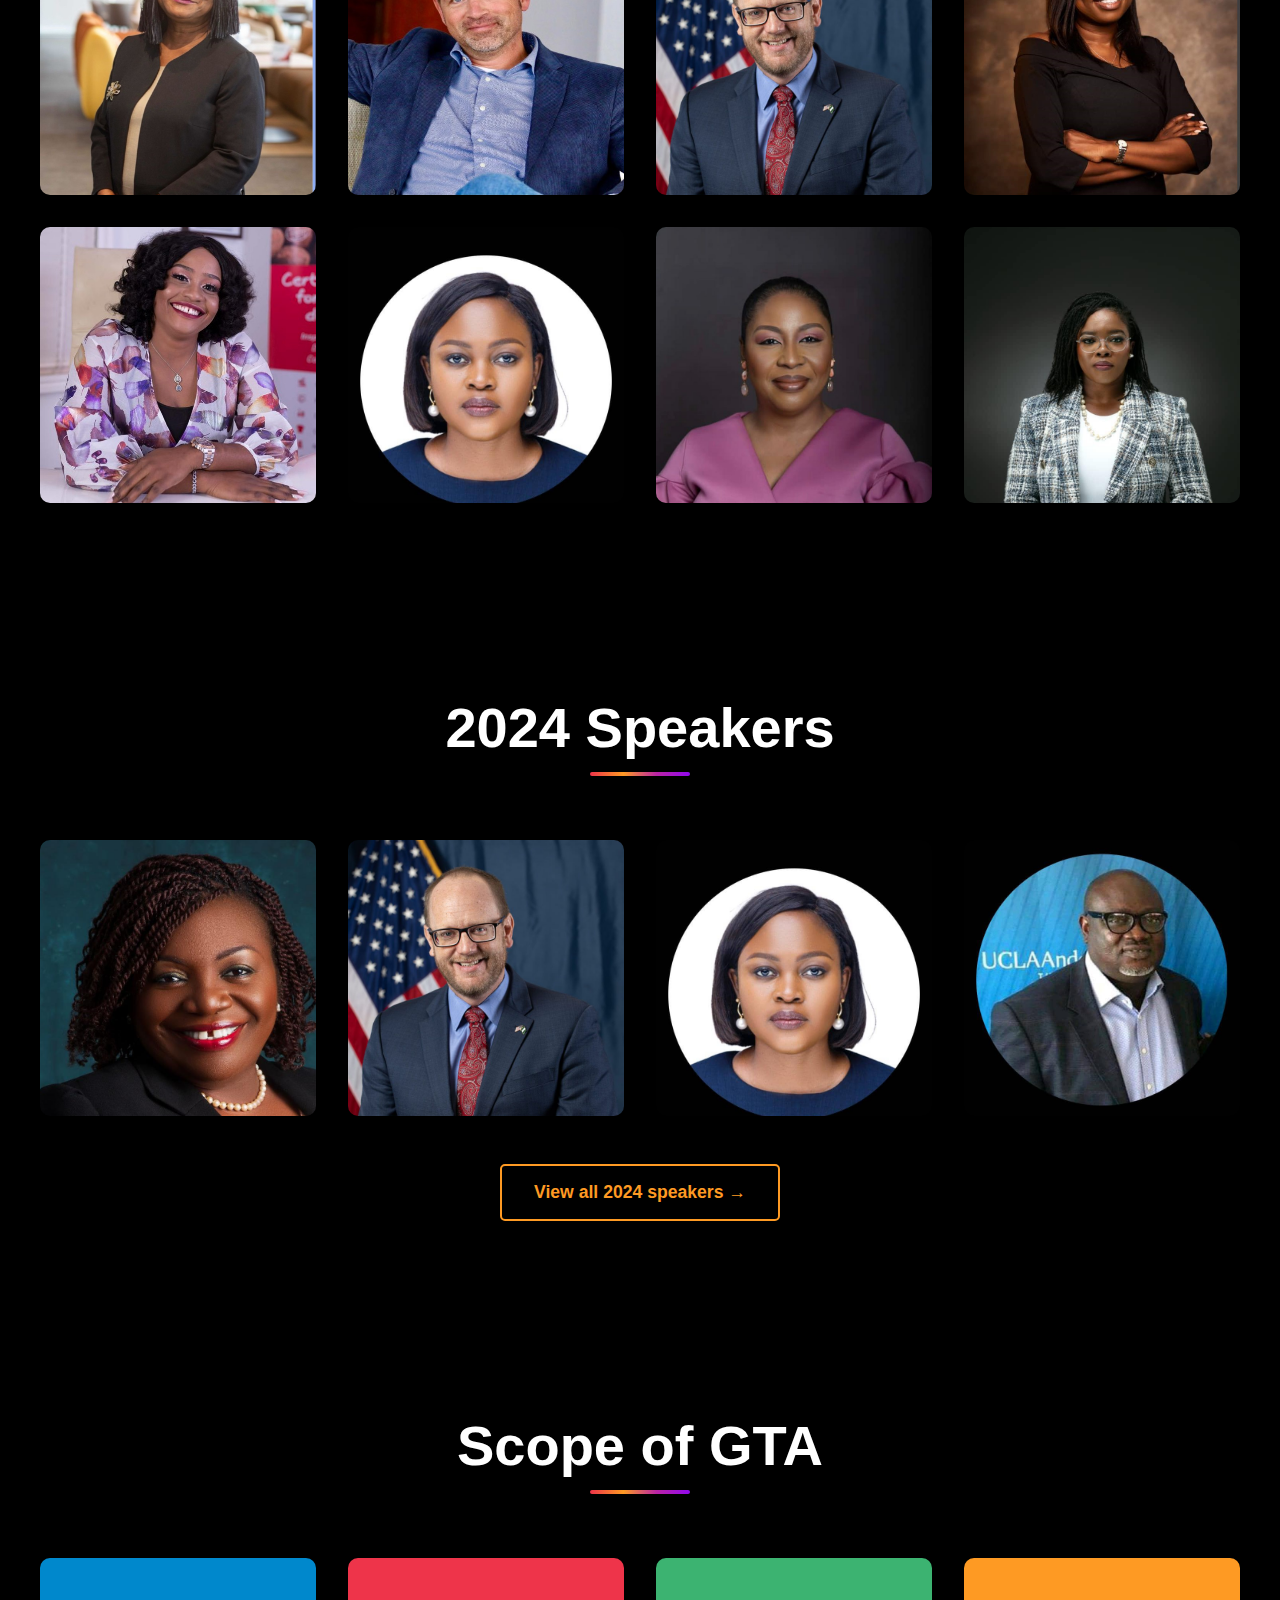
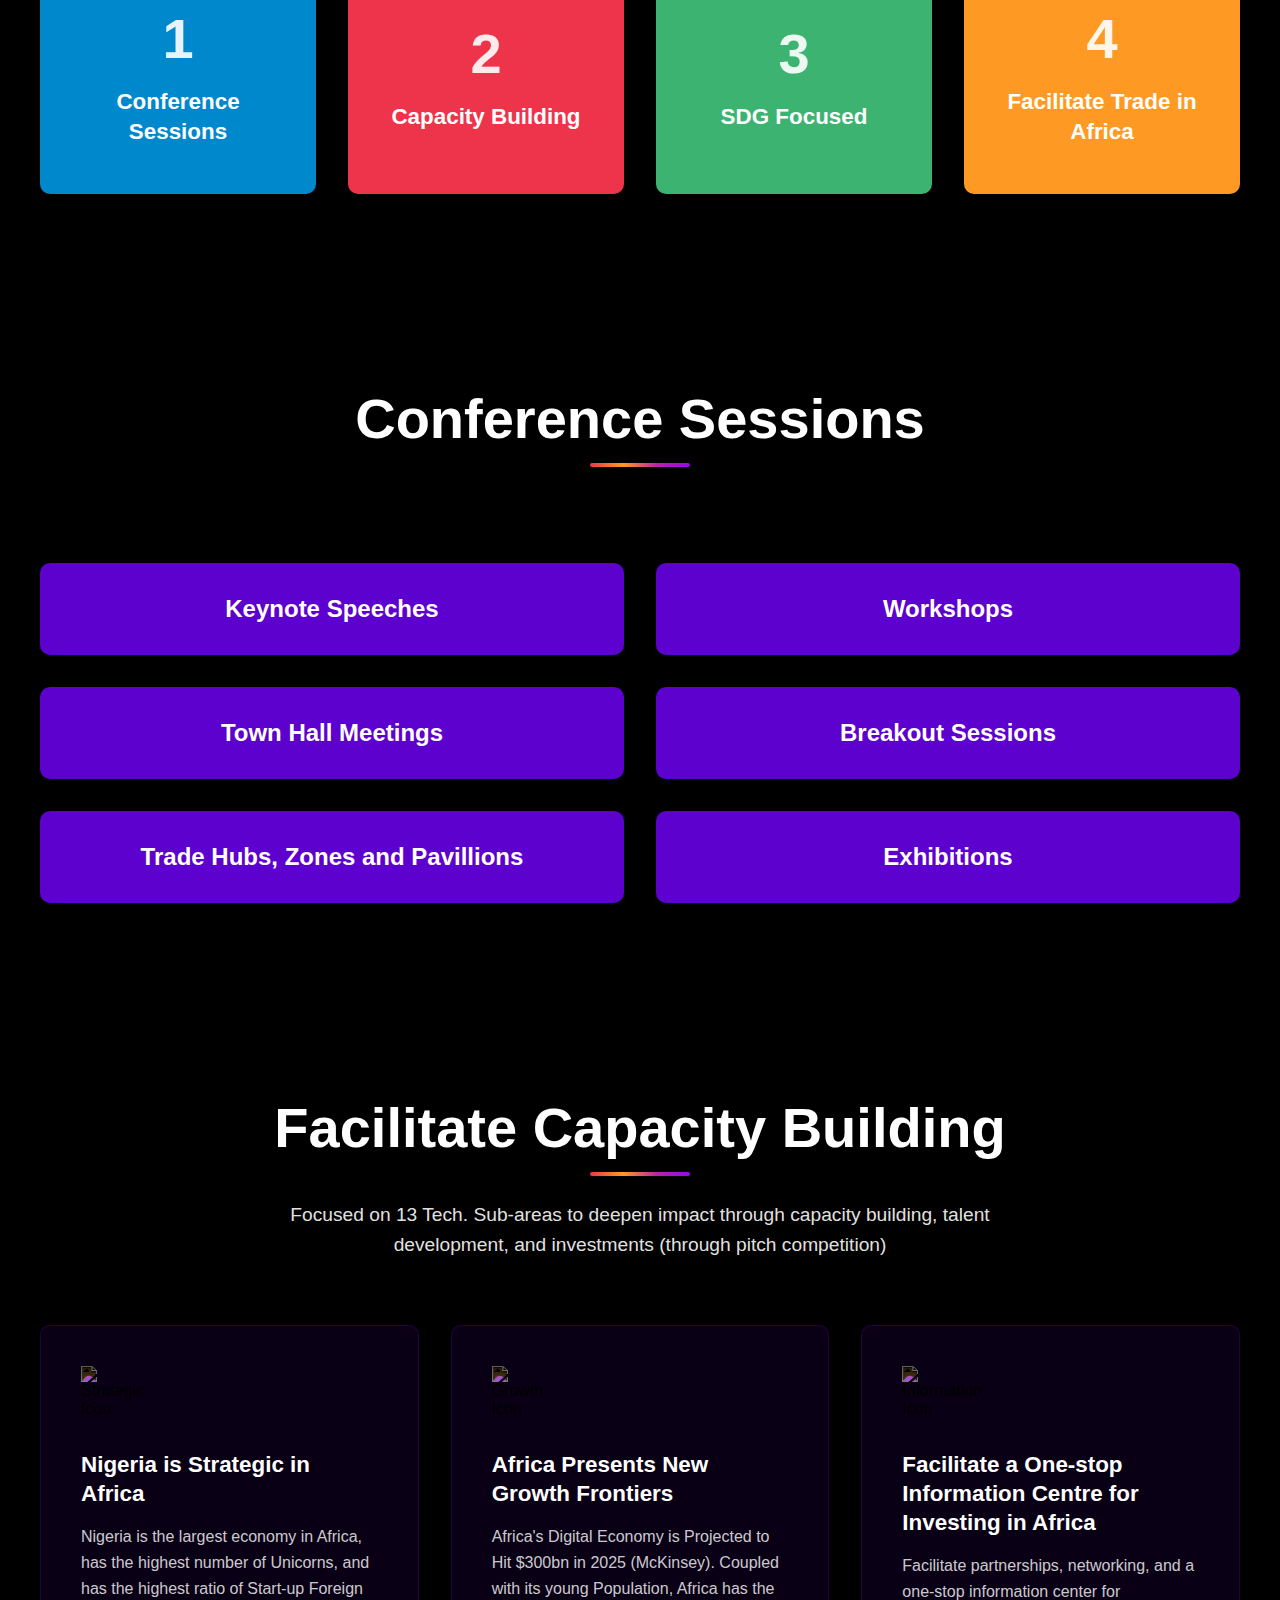
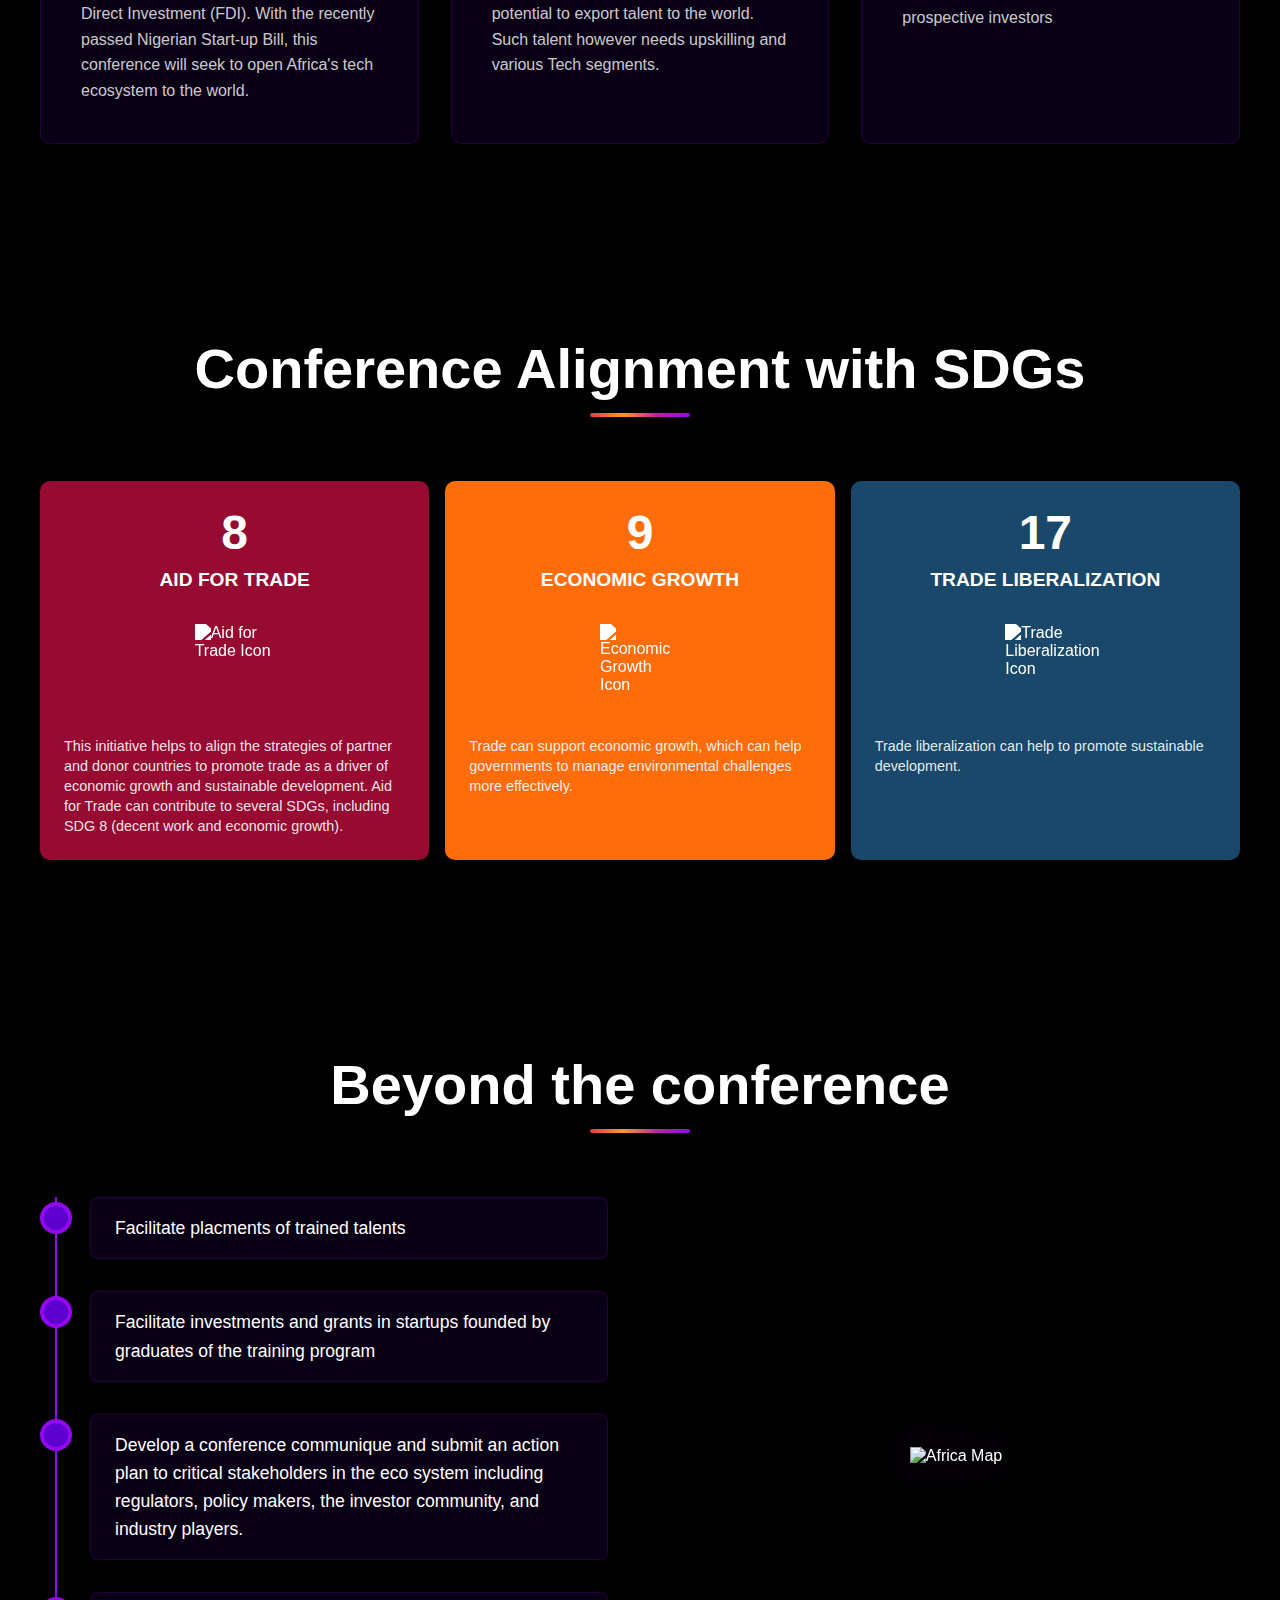
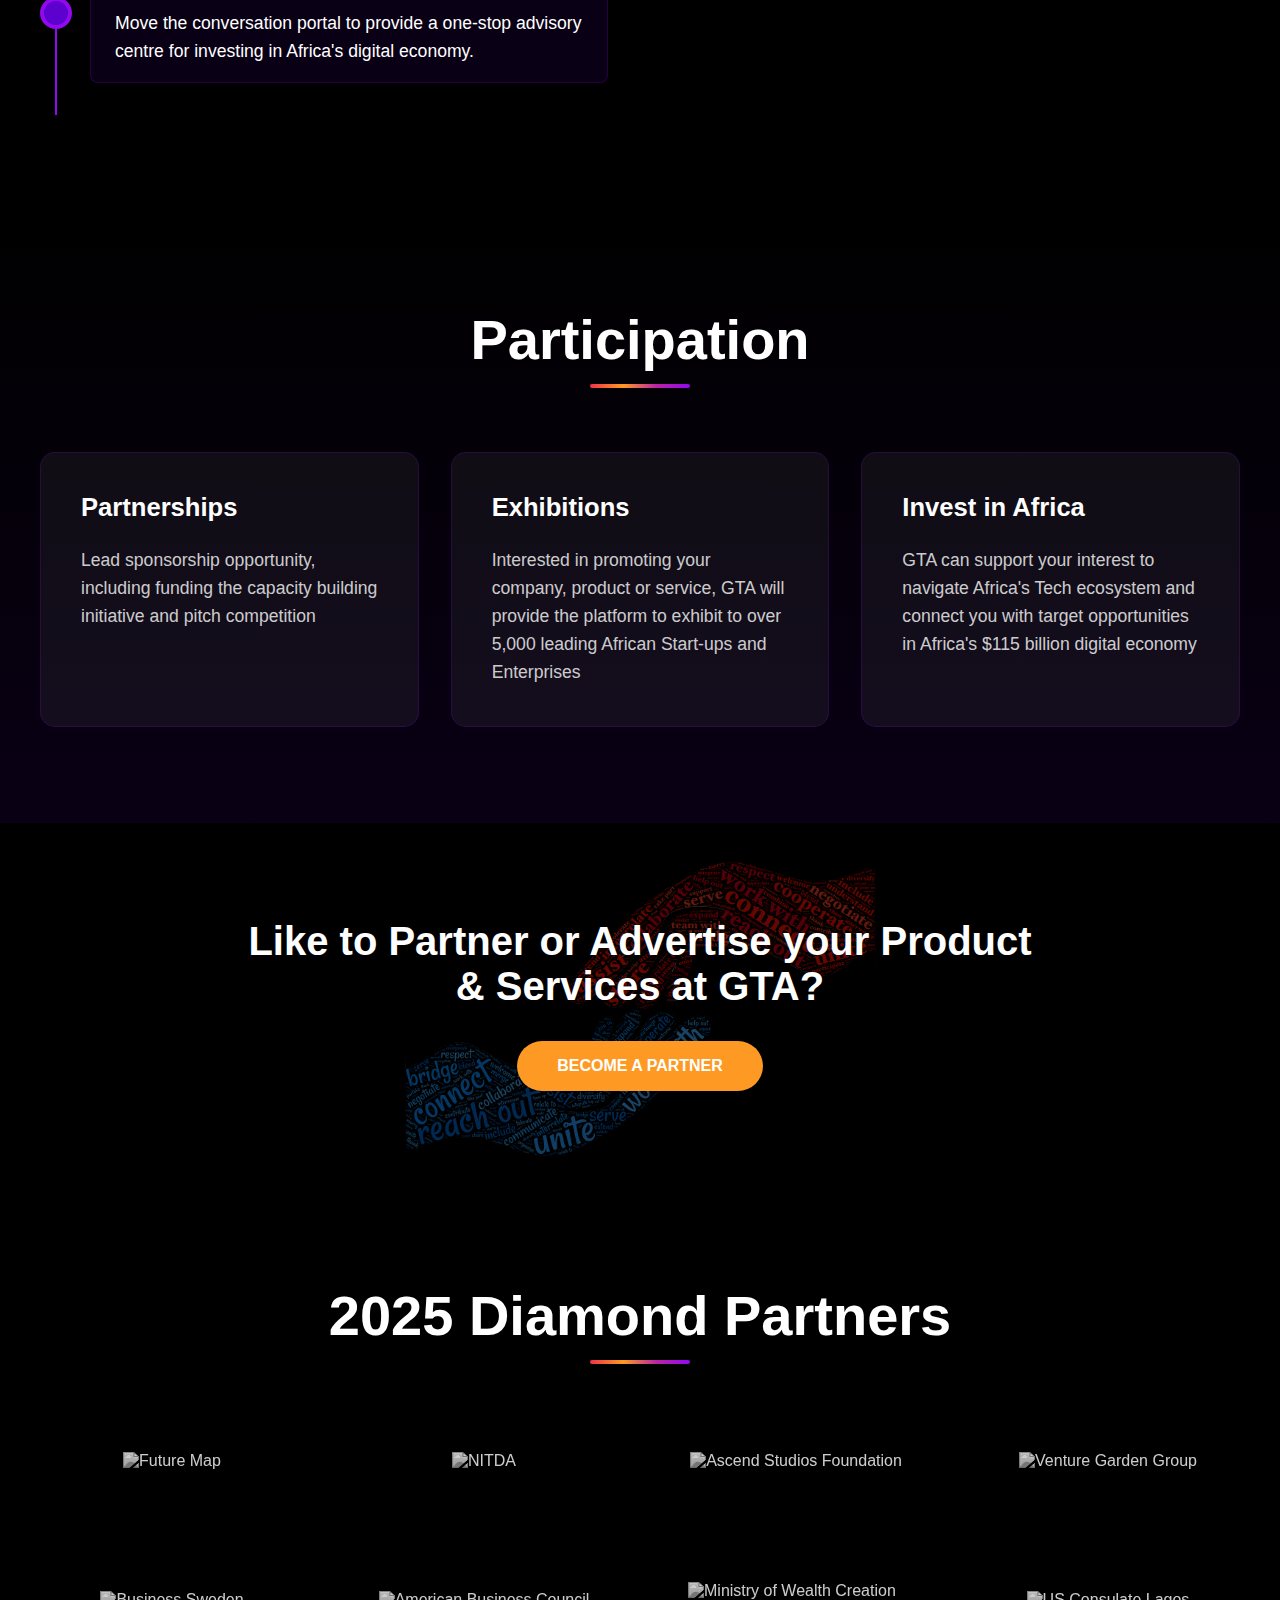
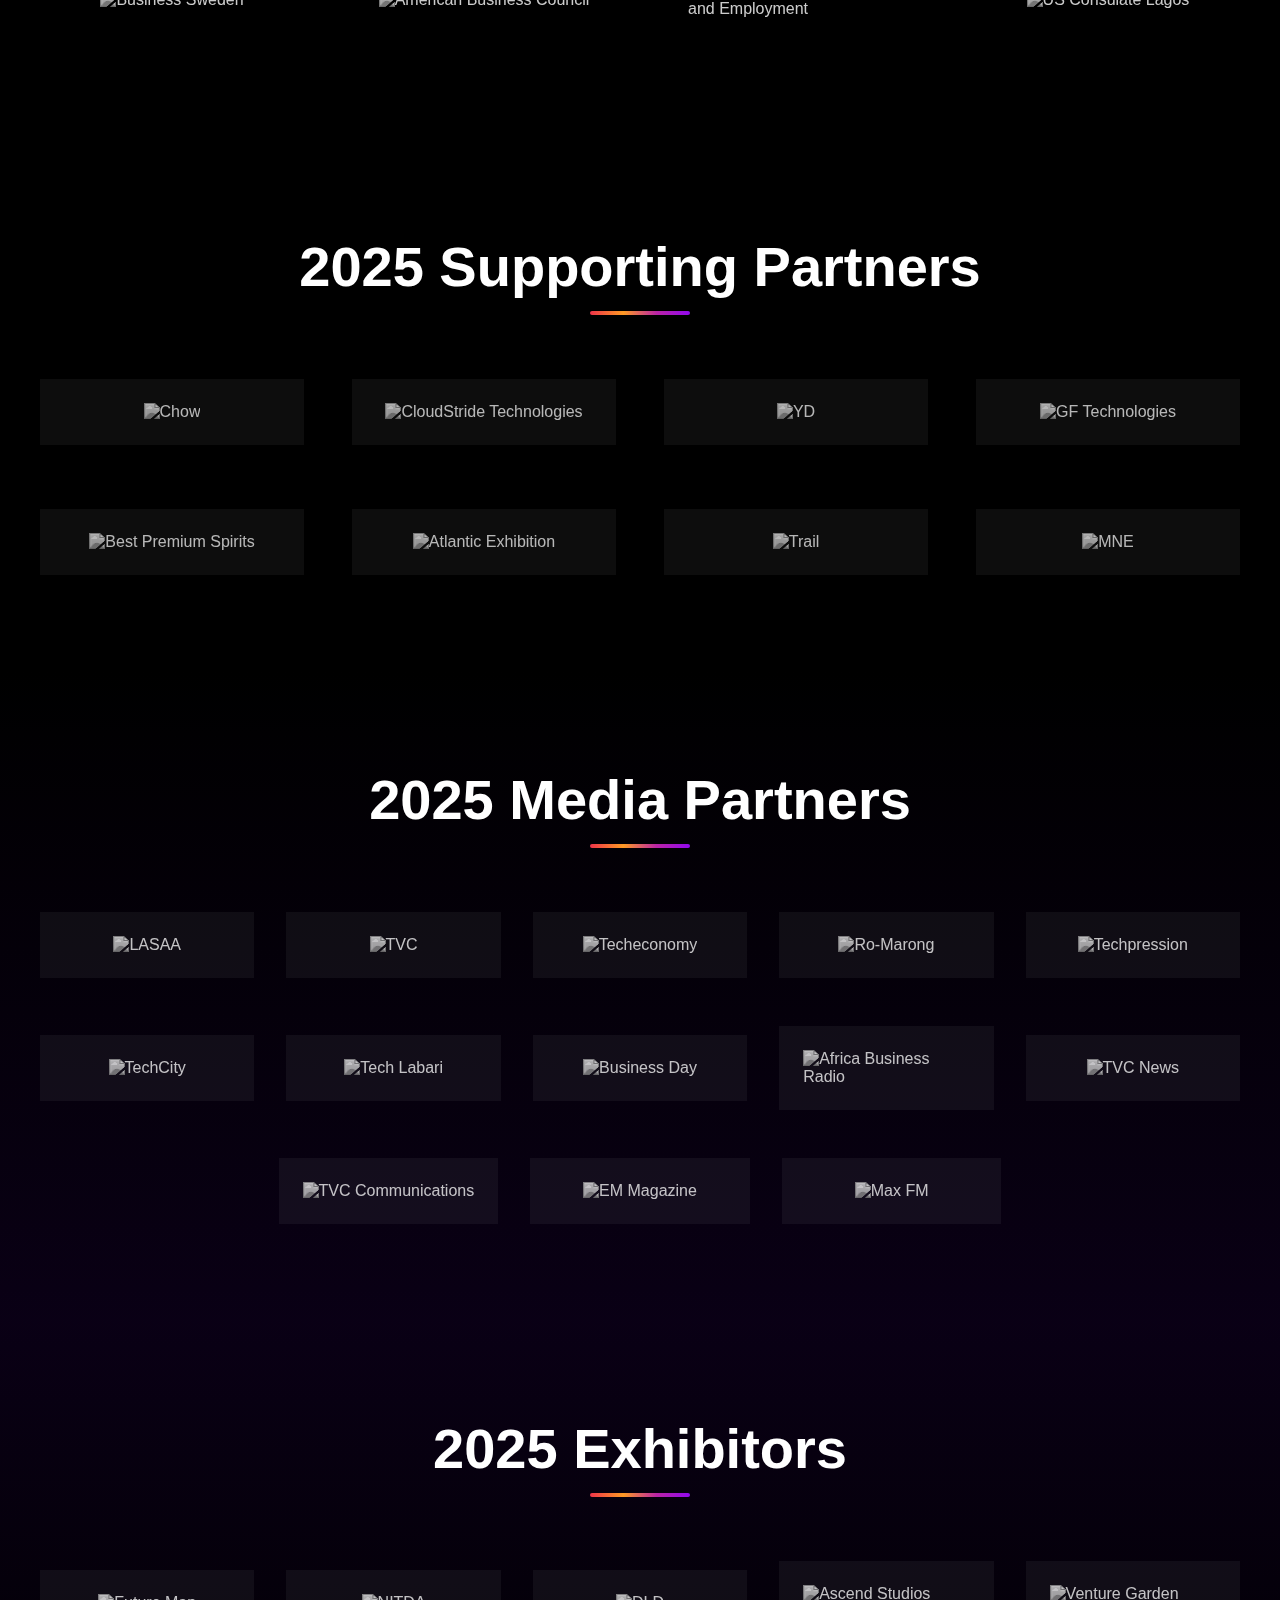
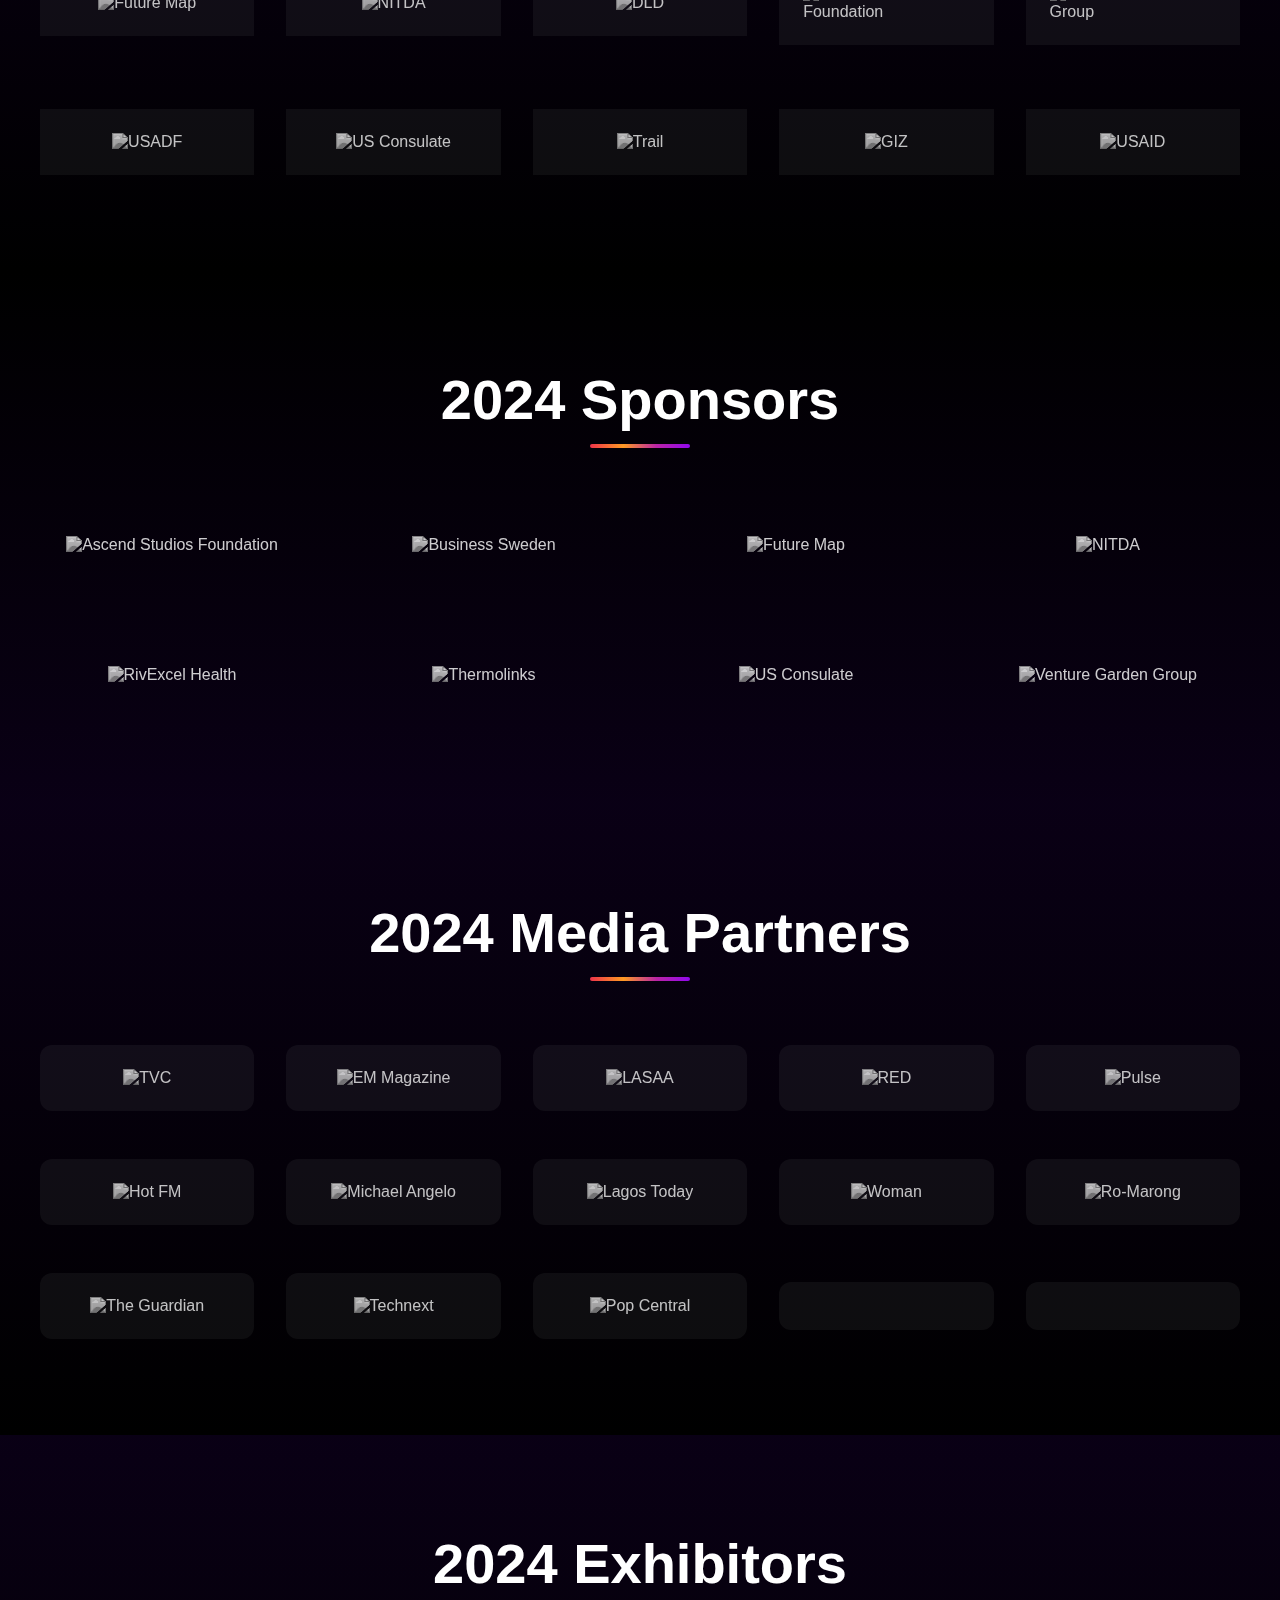
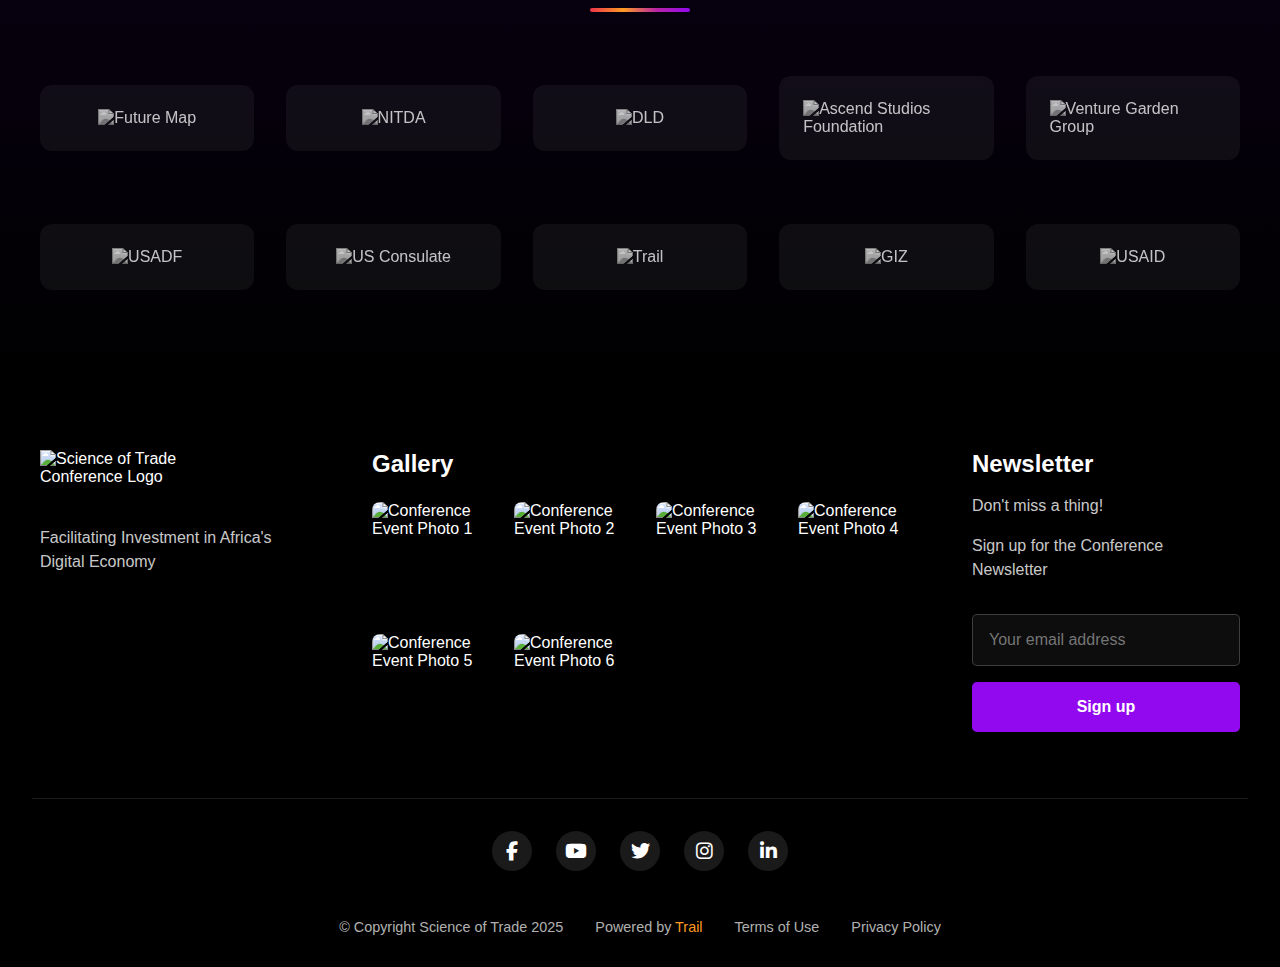
==== commit ef97e70a: "style tweaking" ====
--- a/index.html
+++ b/index.html
@@ -835,6 +835,57 @@
                 </div>
                 <div class="partner-logo">
                     <img src="assets/media-2024/pop-central.png" alt="Pop Central">
+                </div>
+                <div class="partner-logo">
+                    <img src="" alt="" style="visibility: hidden;">
+                </div>
+                <div class="partner-logo">
+                    <img src="" alt="" style="visibility: hidden;">
+                </div>
+            </div>
+        </div>
+    </section>
+
+    <!-- 2024 Exhibitors Section -->
+    <section class="exhibitors-2024">
+        <div class="section-header">
+            <h2>2024 Exhibitors</h2>
+        </div>
+        <div class="partners-grid">
+            <!-- First Row -->
+            <div class="partner-row">
+                <div class="partner-logo">
+                    <img src="assets/exhibitors/future-map.png" alt="Future Map">
+                </div>
+                <div class="partner-logo">
+                    <img src="assets/exhibitors/nitda.png" alt="NITDA">
+                </div>
+                <div class="partner-logo">
+                    <img src="assets/exhibitors/dld.png" alt="DLD">
+                </div>
+                <div class="partner-logo">
+                    <img src="assets/exhibitors/ascend.png" alt="Ascend Studios Foundation">
+                </div>
+                <div class="partner-logo">
+                    <img src="assets/exhibitors/venture-garden.png" alt="Venture Garden Group">
+                </div>
+            </div>
+            <!-- Second Row -->
+            <div class="partner-row">
+                <div class="partner-logo">
+                    <img src="assets/exhibitors/usadf.png" alt="USADF">
+                </div>
+                <div class="partner-logo">
+                    <img src="assets/exhibitors/us-consulate.png" alt="US Consulate">
+                </div>
+                <div class="partner-logo">
+                    <img src="assets/exhibitors/trail.png" alt="Trail">
+                </div>
+                <div class="partner-logo">
+                    <img src="assets/exhibitors/giz.png" alt="GIZ">
+                </div>
+                <div class="partner-logo">
+                    <img src="assets/exhibitors/usaid.png" alt="USAID">
                 </div>
             </div>
         </div>
--- a/css/custom-styles.css
+++ b/css/custom-styles.css
@@ -2027,100 +2027,70 @@
 
 /* Partner/Advertise CTA Section */
 .partner-cta {
-    padding: 8rem 2rem;
-    background: linear-gradient(rgba(0, 0, 0, 0.8), rgba(0, 0, 0, 0.8)),
-        url('../assets/partner-bg.jpg') center/cover fixed;
-    position: relative;
+    background-image: url('../assets/logo/PARTNER IMAGE.png');
+    background-size: contain;
+    background-position: center;
+    background-repeat: no-repeat;
+    background-color: #000;
+    /* Adding a dark background color to fill empty space */
+    padding: 6rem 2rem;
     text-align: center;
+    position: relative;
+}
+
+.partner-cta::before {
+    content: '';
+    position: absolute;
+    top: 0;
+    left: 0;
+    right: 0;
+    bottom: 0;
+    background: rgba(0, 0, 0, 0.6);
+    z-index: 1;
 }
 
 .partner-content {
-    max-width: 1200px;
+    position: relative;
+    z-index: 2;
+    max-width: 800px;
     margin: 0 auto;
 }
 
-.partner-cta h2 {
-    font-size: 3.5rem;
-    color: #fff;
-    margin-bottom: 3rem;
-    line-height: 1.2;
-    font-weight: bold;
-    text-shadow: 0 2px 4px rgba(0, 0, 0, 0.3);
+.partner-content h2 {
+    font-size: 2.5rem;
+    margin-bottom: 2rem;
+    color: #fff;
 }
 
 .partner-btn {
     display: inline-block;
-    padding: 1.2rem 3rem;
-    font-size: 1.2rem;
+    padding: 1rem 2.5rem;
+    background: var(--primary-orange);
+    color: #fff;
+    text-decoration: none;
+    border-radius: 50px;
     font-weight: bold;
-    text-transform: uppercase;
-    color: #fff;
-    background: transparent;
-    border: 2px solid #fff;
-    border-radius: 5px;
-    text-decoration: none;
     transition: all 0.3s ease;
-    letter-spacing: 1px;
 }
 
 .partner-btn:hover {
     background: #fff;
-    color: #000;
+    color: var(--primary-orange);
     transform: translateY(-3px);
-    box-shadow: 0 10px 20px rgba(0, 0, 0, 0.2);
-}
-
-/* Responsive Design for Partner CTA Section */
-@media (max-width: 992px) {
-    .partner-cta h2 {
-        font-size: 3rem;
-    }
-}
-
-@media (max-width: 768px) {
-    .partner-cta {
-        padding: 6rem 2rem;
-    }
-
-    .partner-cta h2 {
-        font-size: 2.5rem;
-        margin-bottom: 2rem;
-    }
-
-    .partner-btn {
-        padding: 1rem 2.5rem;
-        font-size: 1.1rem;
-    }
-}
-
-@media (max-width: 576px) {
-    .partner-cta {
-        padding: 4rem 1.5rem;
-    }
-
-    .partner-cta h2 {
-        font-size: 2rem;
-    }
-
-    .partner-btn {
-        padding: 0.8rem 2rem;
-        font-size: 1rem;
-    }
-}
+    box-shadow: 0 5px 15px rgba(254, 154, 35, 0.3);
+}
+
+/* ... existing code ... */
 
 /* Diamond Partners Section */
 .diamond-partners {
     padding: 6rem 2rem;
-    background-color: #fff;
-    position: relative;
-}
-
-.diamond-partners .section-header {
-    margin-bottom: 4rem;
+    background-color: #000;
+    position: relative;
 }
 
 .diamond-partners .section-header h2 {
-    color: #000;
+    color: #fff;
 }
 
 .partners-grid {
@@ -2222,16 +2192,12 @@
 /* Supporting Partners Section */
 .supporting-partners {
     padding: 6rem 2rem;
-    background-color: #f8f9fa;
-    position: relative;
-}
-
-.supporting-partners .section-header {
-    margin-bottom: 4rem;
+    background-color: rgba(0, 0, 0, 0.95);
+    position: relative;
 }
 
 .supporting-partners .section-header h2 {
-    color: #000;
+    color: #fff;
 }
 
 .supporting-partners .partners-grid {
@@ -2256,9 +2222,7 @@
     padding: 1.5rem;
     transition: all 0.3s ease;
     position: relative;
-    background: #fff;
-    border-radius: 10px;
-    box-shadow: 0 4px 6px rgba(0, 0, 0, 0.05);
+    background: rgba(255, 255, 255, 0.05);
 }
 
 .supporting-partners .partner-logo img {
@@ -2340,16 +2304,12 @@
 /* Exhibitors Section */
 .exhibitors {
     padding: 6rem 2rem;
-    background: linear-gradient(to bottom, #f8f9fa, #fff);
-    position: relative;
-}
-
-.exhibitors .section-header {
-    margin-bottom: 4rem;
+    background: linear-gradient(to bottom, rgba(93, 1, 206, 0.1), #000);
+    position: relative;
 }
 
 .exhibitors .section-header h2 {
-    color: #000;
+    color: #fff;
 }
 
 .exhibitors .partners-grid {
@@ -2374,9 +2334,7 @@
     padding: 1.5rem;
     transition: all 0.3s ease;
     position: relative;
-    background: #fff;
-    border-radius: 12px;
-    box-shadow: 0 4px 8px rgba(0, 0, 0, 0.05);
+    background: rgba(255, 255, 255, 0.05);
 }
 
 .exhibitors .partner-logo img {
@@ -2475,16 +2433,12 @@
 /* Media Partners Section */
 .media-partners {
     padding: 6rem 2rem;
-    background: linear-gradient(to bottom, #f8f9fa, #fff);
-    position: relative;
-}
-
-.media-partners .section-header {
-    margin-bottom: 4rem;
+    background: linear-gradient(to bottom, #000, rgba(93, 1, 206, 0.1));
+    position: relative;
 }
 
 .media-partners .section-header h2 {
-    color: #000;
+    color: #fff;
 }
 
 .media-partners .partners-grid {
@@ -2515,9 +2469,7 @@
     padding: 1.5rem;
     transition: all 0.3s ease;
     position: relative;
-    background: #fff;
-    border-radius: 12px;
-    box-shadow: 0 4px 8px rgba(0, 0, 0, 0.05);
+    background: rgba(255, 255, 255, 0.05);
 }
 
 .media-partners .partner-logo img {
@@ -3505,16 +3457,12 @@
 /* 2024 Sponsors Section */
 .sponsors-2024 {
     padding: 6rem 2rem;
-    background: linear-gradient(to bottom, #fff, #f8f9fa);
-    position: relative;
-}
-
-.sponsors-2024 .section-header {
-    margin-bottom: 4rem;
-}
-
-.sponsors-2024 .section-header h2::after {
-    background: linear-gradient(to right, var(--primary-orange), var(--primary-red));
+    background: linear-gradient(to bottom, #000, rgba(93, 1, 206, 0.1));
+    position: relative;
+}
+
+.sponsors-2024 .section-header h2 {
+    color: #fff;
 }
 
 .sponsors-2024 .partners-grid {
@@ -3528,21 +3476,12 @@
 /* 2024 Media Partners Section */
 .media-partners-2024 {
     padding: 6rem 2rem;
-    background: linear-gradient(to bottom, #f8f9fa, #fff);
-    position: relative;
-}
-
-.media-partners-2024 .section-header {
-    margin-bottom: 4rem;
+    background: linear-gradient(to bottom, rgba(93, 1, 206, 0.1), #000);
+    position: relative;
 }
 
 .media-partners-2024 .section-header h2 {
-    color: #000;
-    position: relative;
-}
-
-.media-partners-2024 .section-header h2::after {
-    background: linear-gradient(to right, var(--primary-red), var(--primary-purple));
+    color: #fff;
 }
 
 .media-partners-2024 .partners-grid {
@@ -3552,6 +3491,135 @@
     flex-direction: column;
     gap: 3rem;
 }
+
+.media-partners-2024 .partner-row {
+    display: grid;
+    grid-template-columns: repeat(5, 1fr);
+    gap: 2rem;
+    align-items: center;
+}
+
+.media-partners-2024 .partner-logo {
+    display: flex;
+    justify-content: center;
+    align-items: center;
+    padding: 1.5rem;
+    transition: all 0.3s ease;
+    position: relative;
+    background: rgba(255, 255, 255, 0.05);
+    border-radius: 12px;
+}
+
+.media-partners-2024 .partner-logo img {
+    max-width: 100%;
+    height: auto;
+    filter: grayscale(100%);
+    transition: all 0.3s ease;
+    opacity: 0.75;
+}
+
+.media-partners-2024 .partner-logo:hover {
+    transform: translateY(-5px);
+    box-shadow: 0 12px 24px rgba(0, 0, 0, 0.1);
+}
+
+.media-partners-2024 .partner-logo:hover img {
+    filter: grayscale(0%);
+    opacity: 1;
+}
+
+/* Responsive Design for 2024 Media Partners */
+@media (max-width: 1200px) {
+    .media-partners-2024 .partner-row {
+        grid-template-columns: repeat(3, 1fr);
+        gap: 1.5rem;
+    }
+}
+
+@media (max-width: 992px) {
+    .media-partners-2024 .partner-row {
+        grid-template-columns: repeat(2, 1fr);
+    }
+}
+
+@media (max-width: 768px) {
+    .media-partners-2024 {
+        padding: 4rem 1.5rem;
+    }
+
+    .media-partners-2024 .partner-row {
+        grid-template-columns: repeat(2, 1fr);
+    }
+}
+
+@media (max-width: 576px) {
+    .media-partners-2024 .partner-row {
+        grid-template-columns: 1fr;
+        gap: 1.5rem;
+    }
+
+    .media-partners-2024 .partner-logo {
+        max-width: 220px;
+        margin: 0 auto;
+    }
+}
+
+/* 2024 Exhibitors Section */
+.exhibitors-2024 {
+    padding: 6rem 2rem;
+    background: linear-gradient(to bottom, rgba(93, 1, 206, 0.1), #000);
+    position: relative;
+}
+
+.exhibitors-2024 .section-header h2 {
+    color: #fff;
+}
+
+.exhibitors-2024 .partners-grid {
+    max-width: 1200px;
+    margin: 0 auto;
+    display: flex;
+    flex-direction: column;
+    gap: 4rem;
+}
+
+.exhibitors-2024 .partner-row {
+    display: grid;
+    grid-template-columns: repeat(5, 1fr);
+    gap: 2rem;
+    align-items: center;
+}
+
+.exhibitors-2024 .partner-logo {
+    display: flex;
+    justify-content: center;
+    align-items: center;
+    padding: 1.5rem;
+    transition: all 0.3s ease;
+    position: relative;
+    background: rgba(255, 255, 255, 0.05);
+    border-radius: 12px;
+}
+
+.exhibitors-2024 .partner-logo img {
+    max-width: 100%;
+    height: auto;
+    filter: grayscale(100%);
+    transition: all 0.3s ease;
+    opacity: 0.75;
+}
+
+.exhibitors-2024 .partner-logo:hover {
+    transform: translateY(-5px);
+    box-shadow: 0 12px 24px rgba(0, 0, 0, 0.1);
+}
+
+.exhibitors-2024 .partner-logo:hover img {
+    filter: grayscale(0%);
+    opacity: 1;
+}
+
+/* ... existing code ... */
 
 /* Page Header Styles */
 .page-header {
@@ -3787,4 +3855,30 @@
 
 .speaker-ojei-joseph {
     background-image: url('../assets/speakers/2024/ojei-joseph.jpg');
-}+}
+
+.media-partners-2024 .partner-logo.placeholder {
+    visibility: hidden;
+    opacity: 0;
+    pointer-events: none;
+}
+
+/* ... existing code ... */
+
+.media-partners-2024 .partner-logo.placeholder {
+    display: none;
+    /* This completely removes the element from layout */
+}
+
+/* Ensure hover effects don't apply to placeholders */
+.media-partners-2024 .partner-logo.placeholder:hover {
+    transform: none;
+    box-shadow: none;
+}
+
+.media-partners-2024 .partner-logo.placeholder:hover img {
+    filter: none;
+    opacity: 0;
+}
+
+/* ... existing code ... */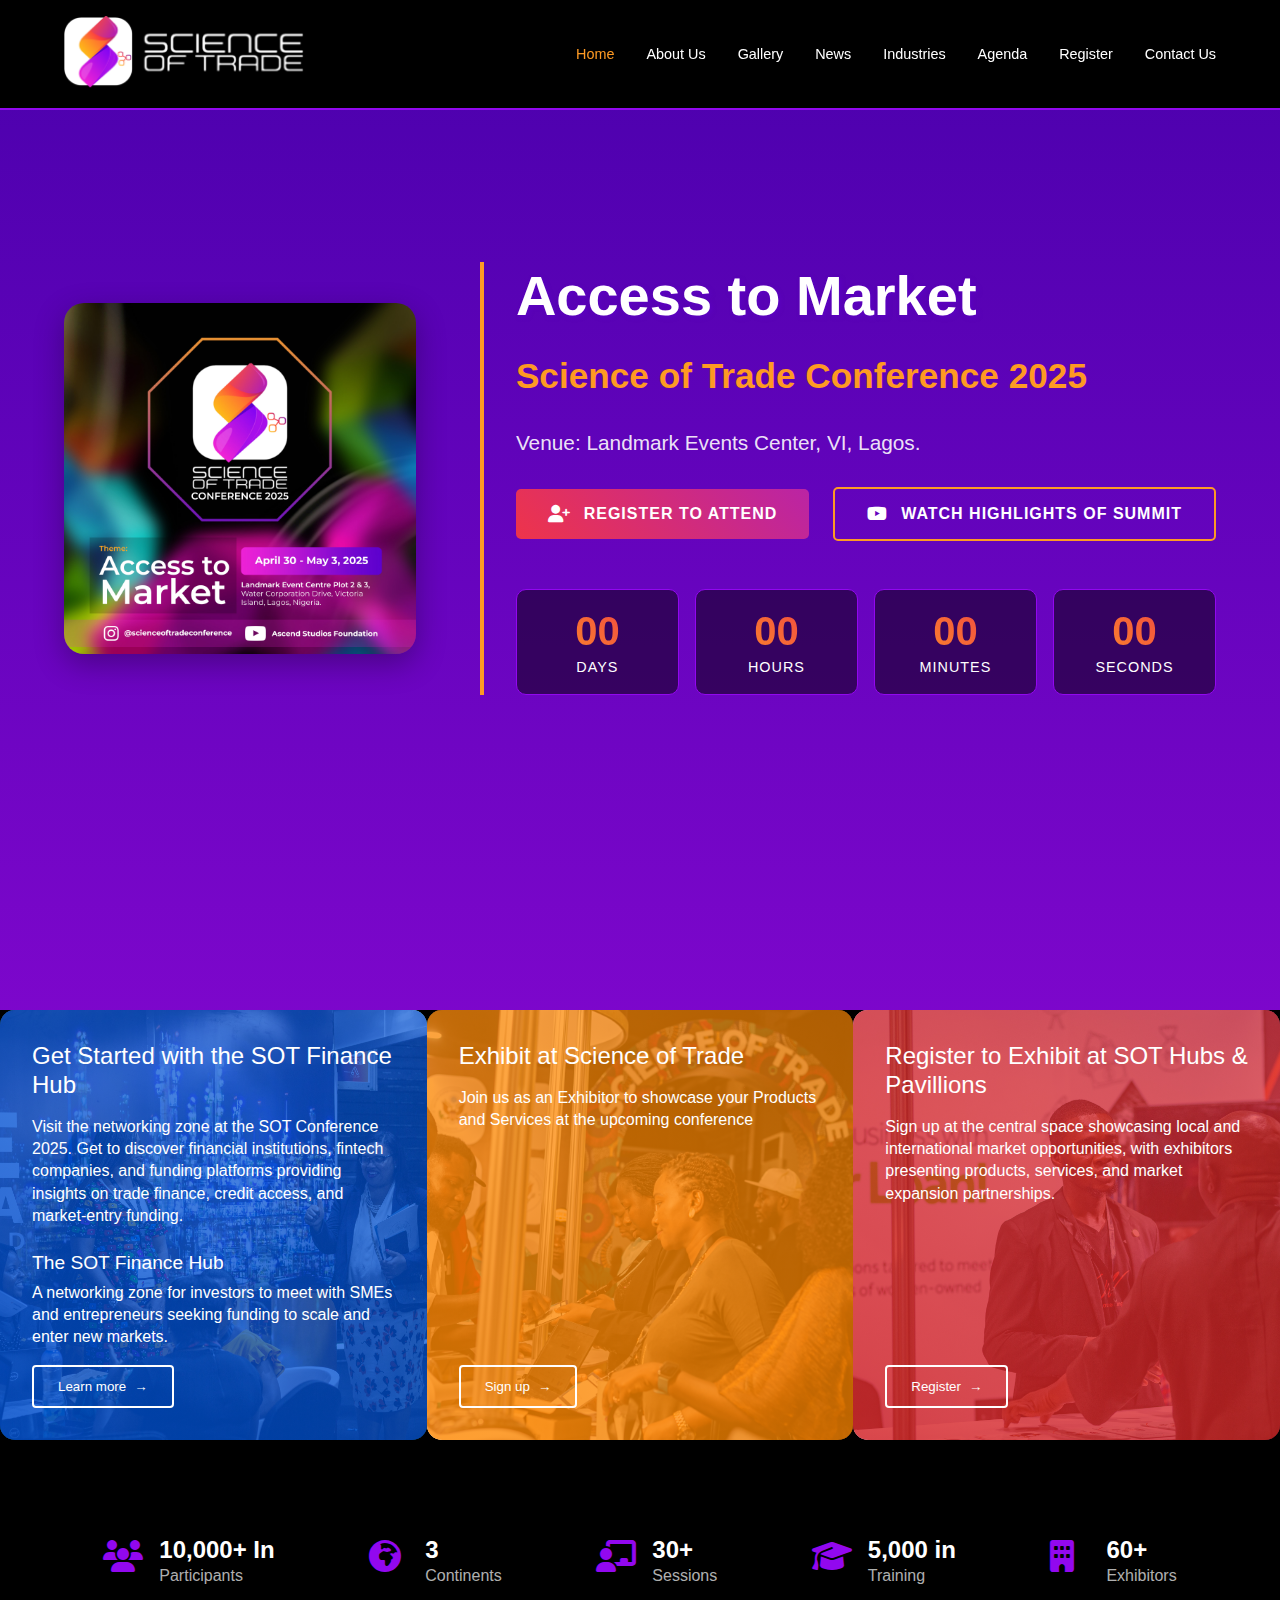
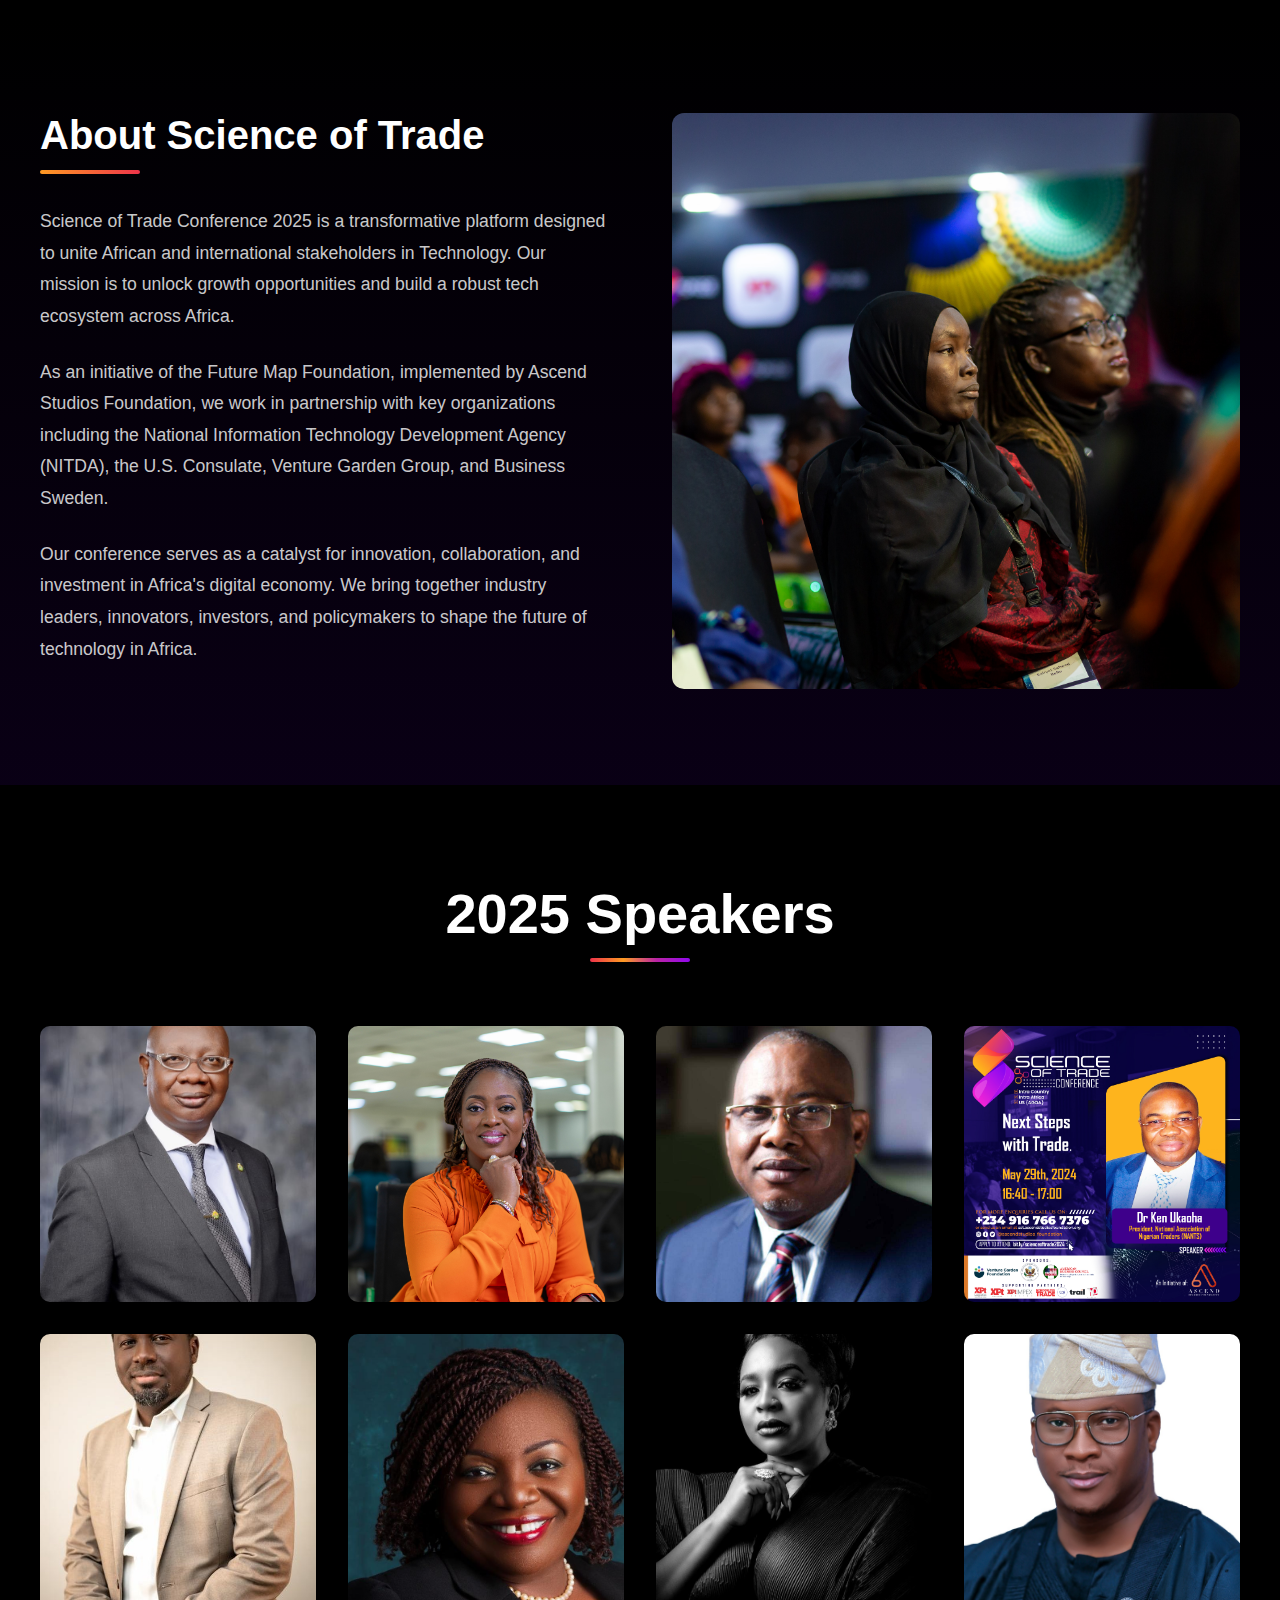
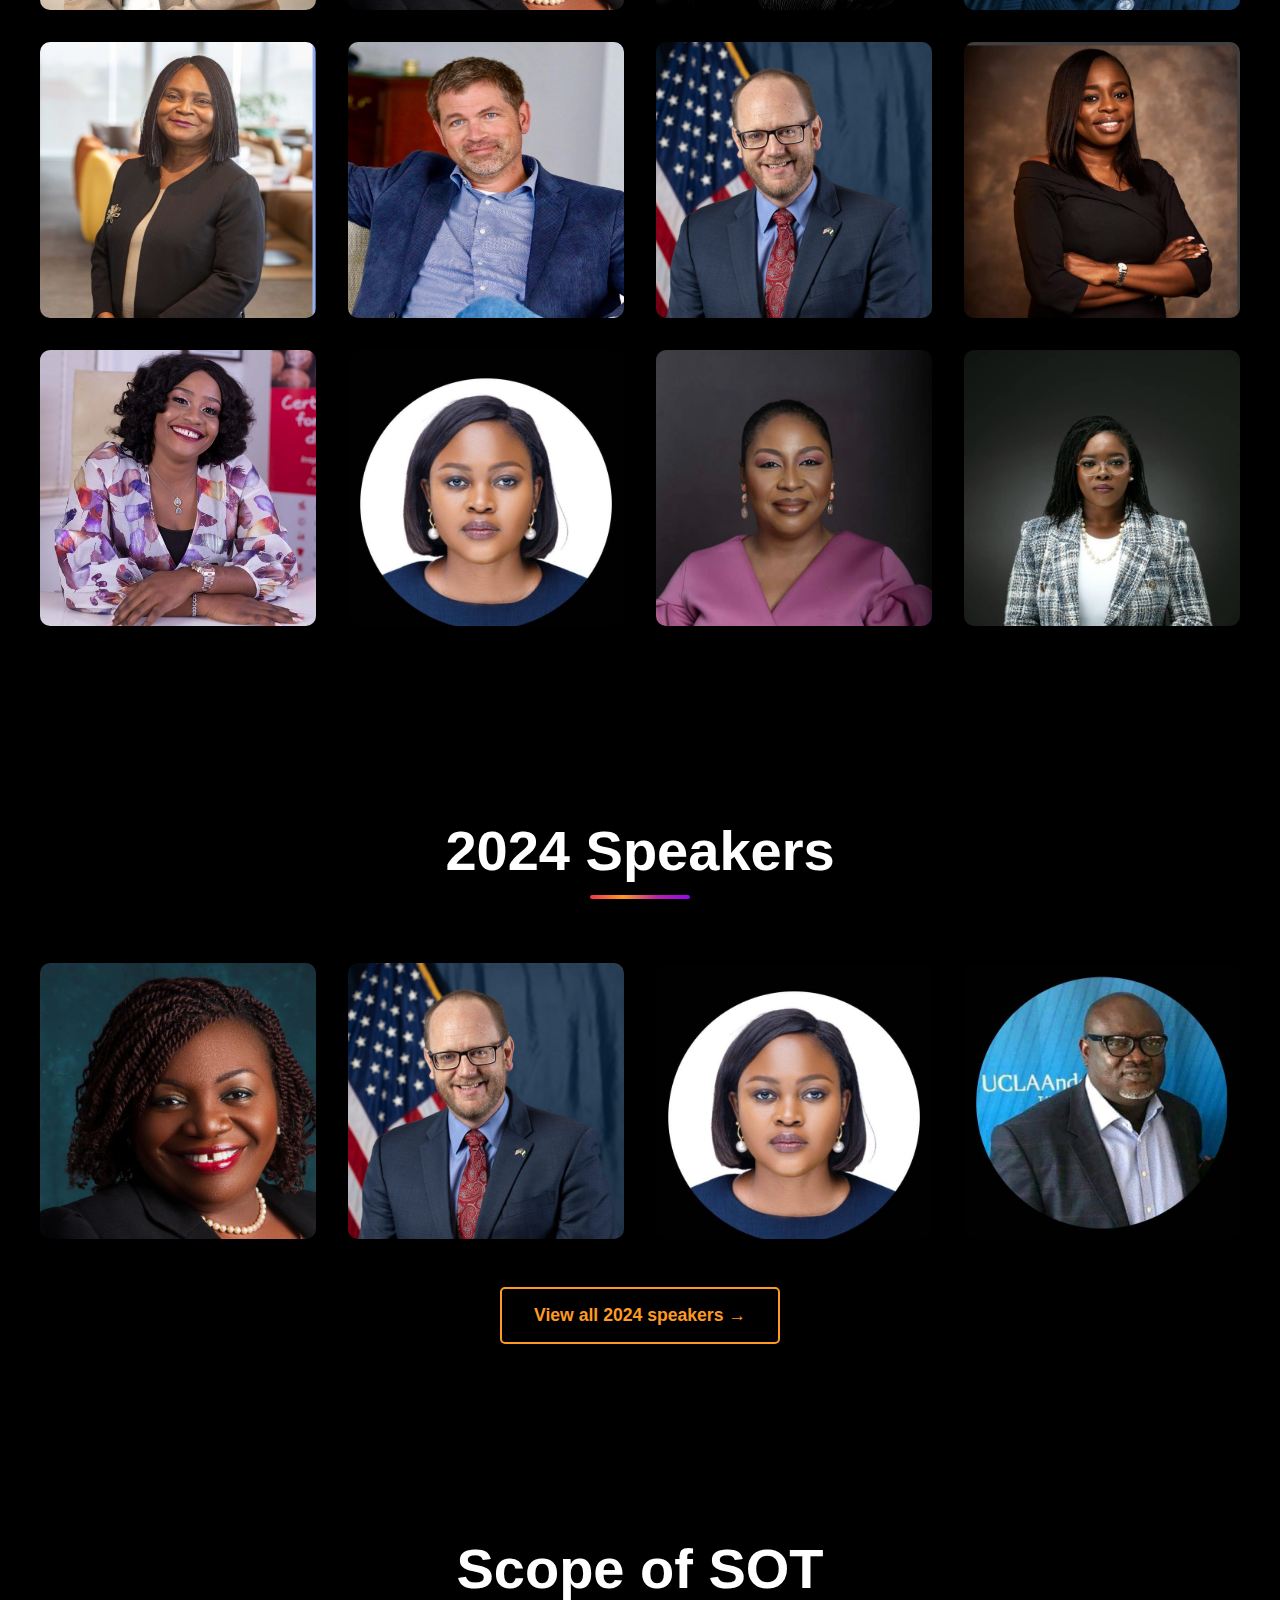
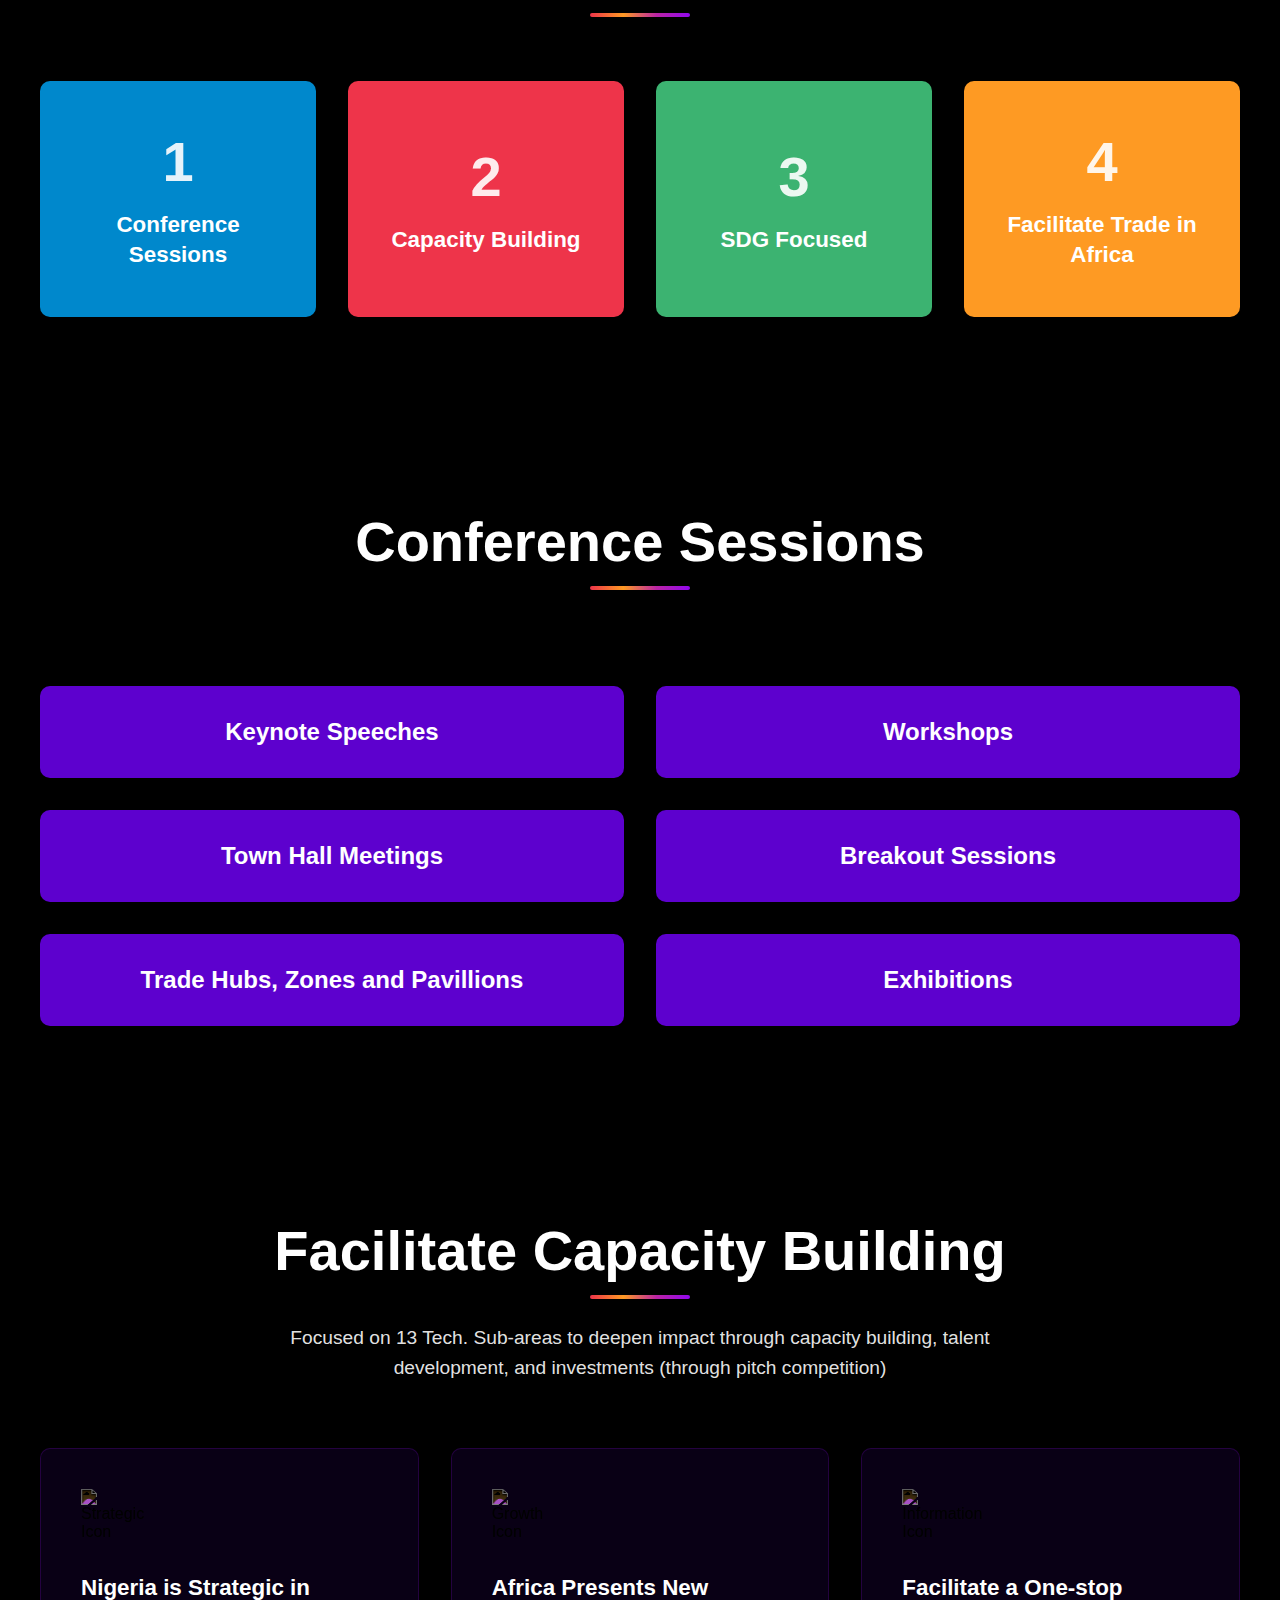
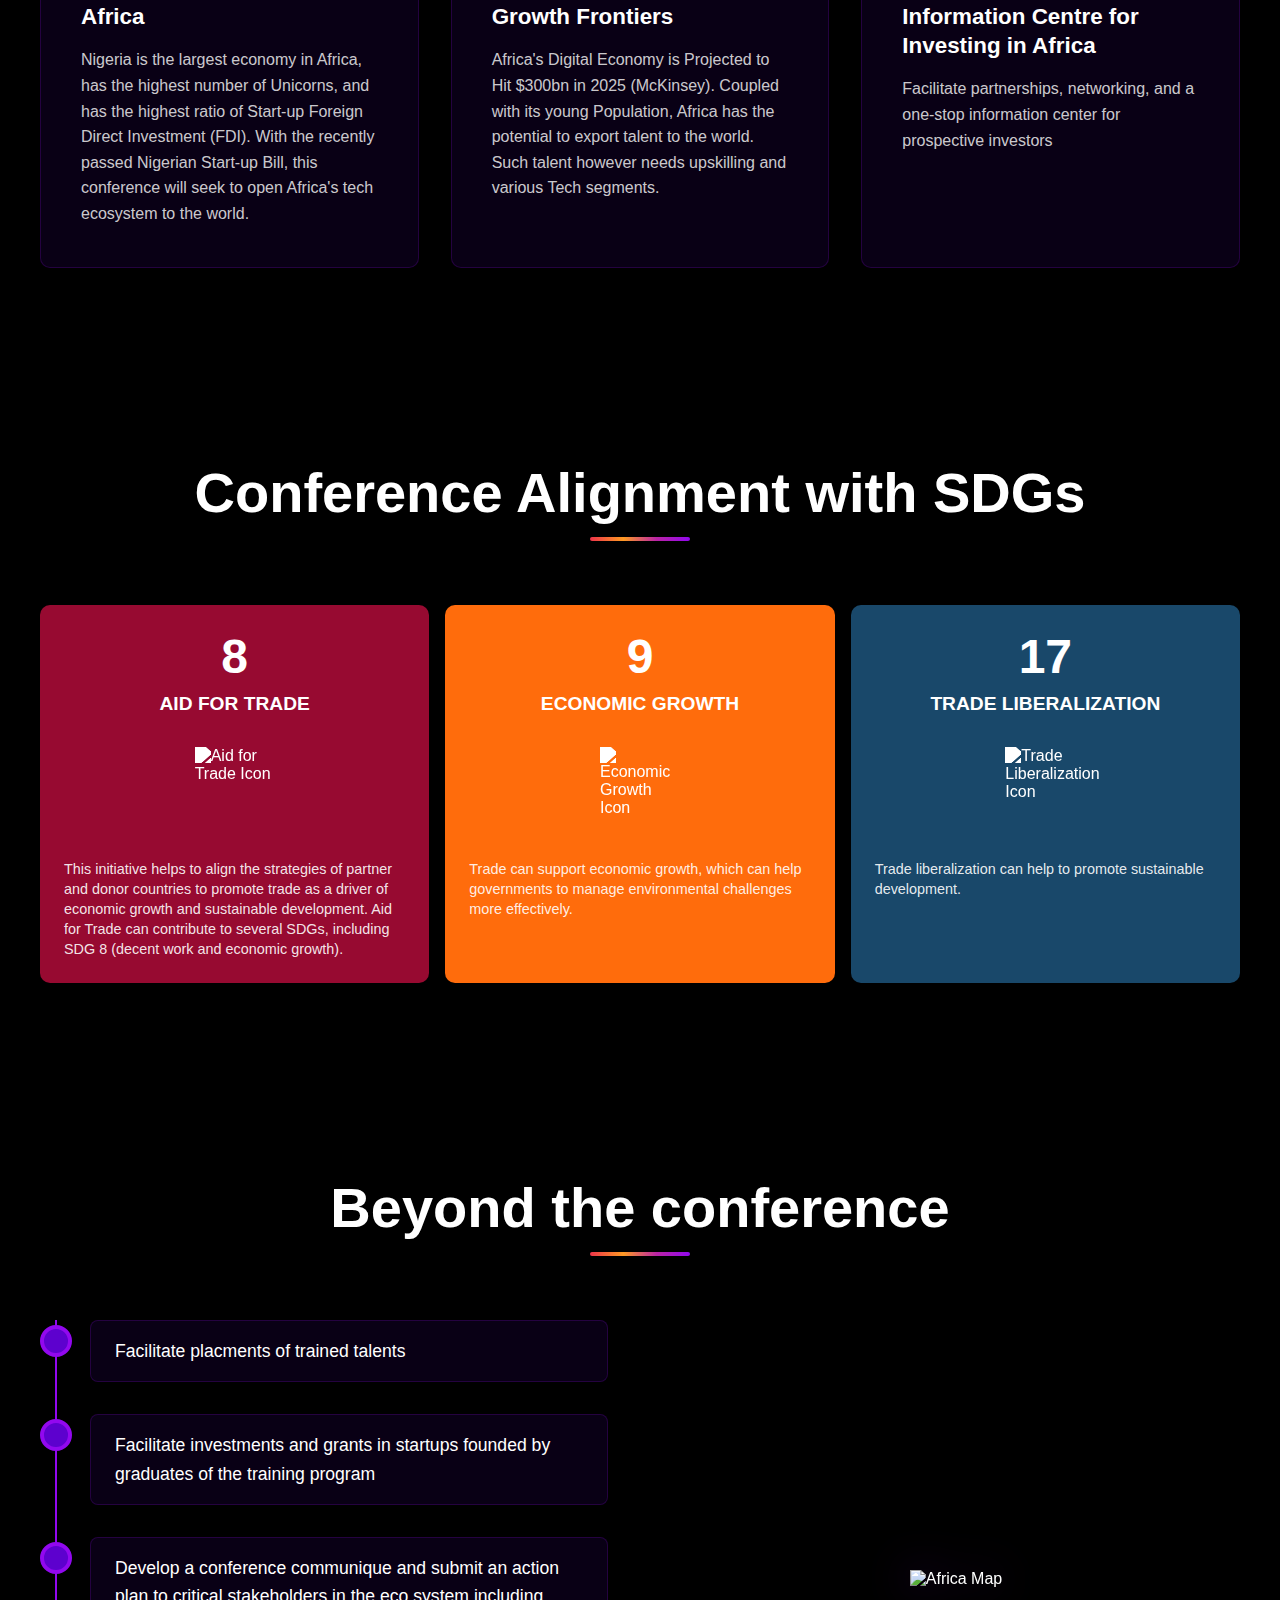
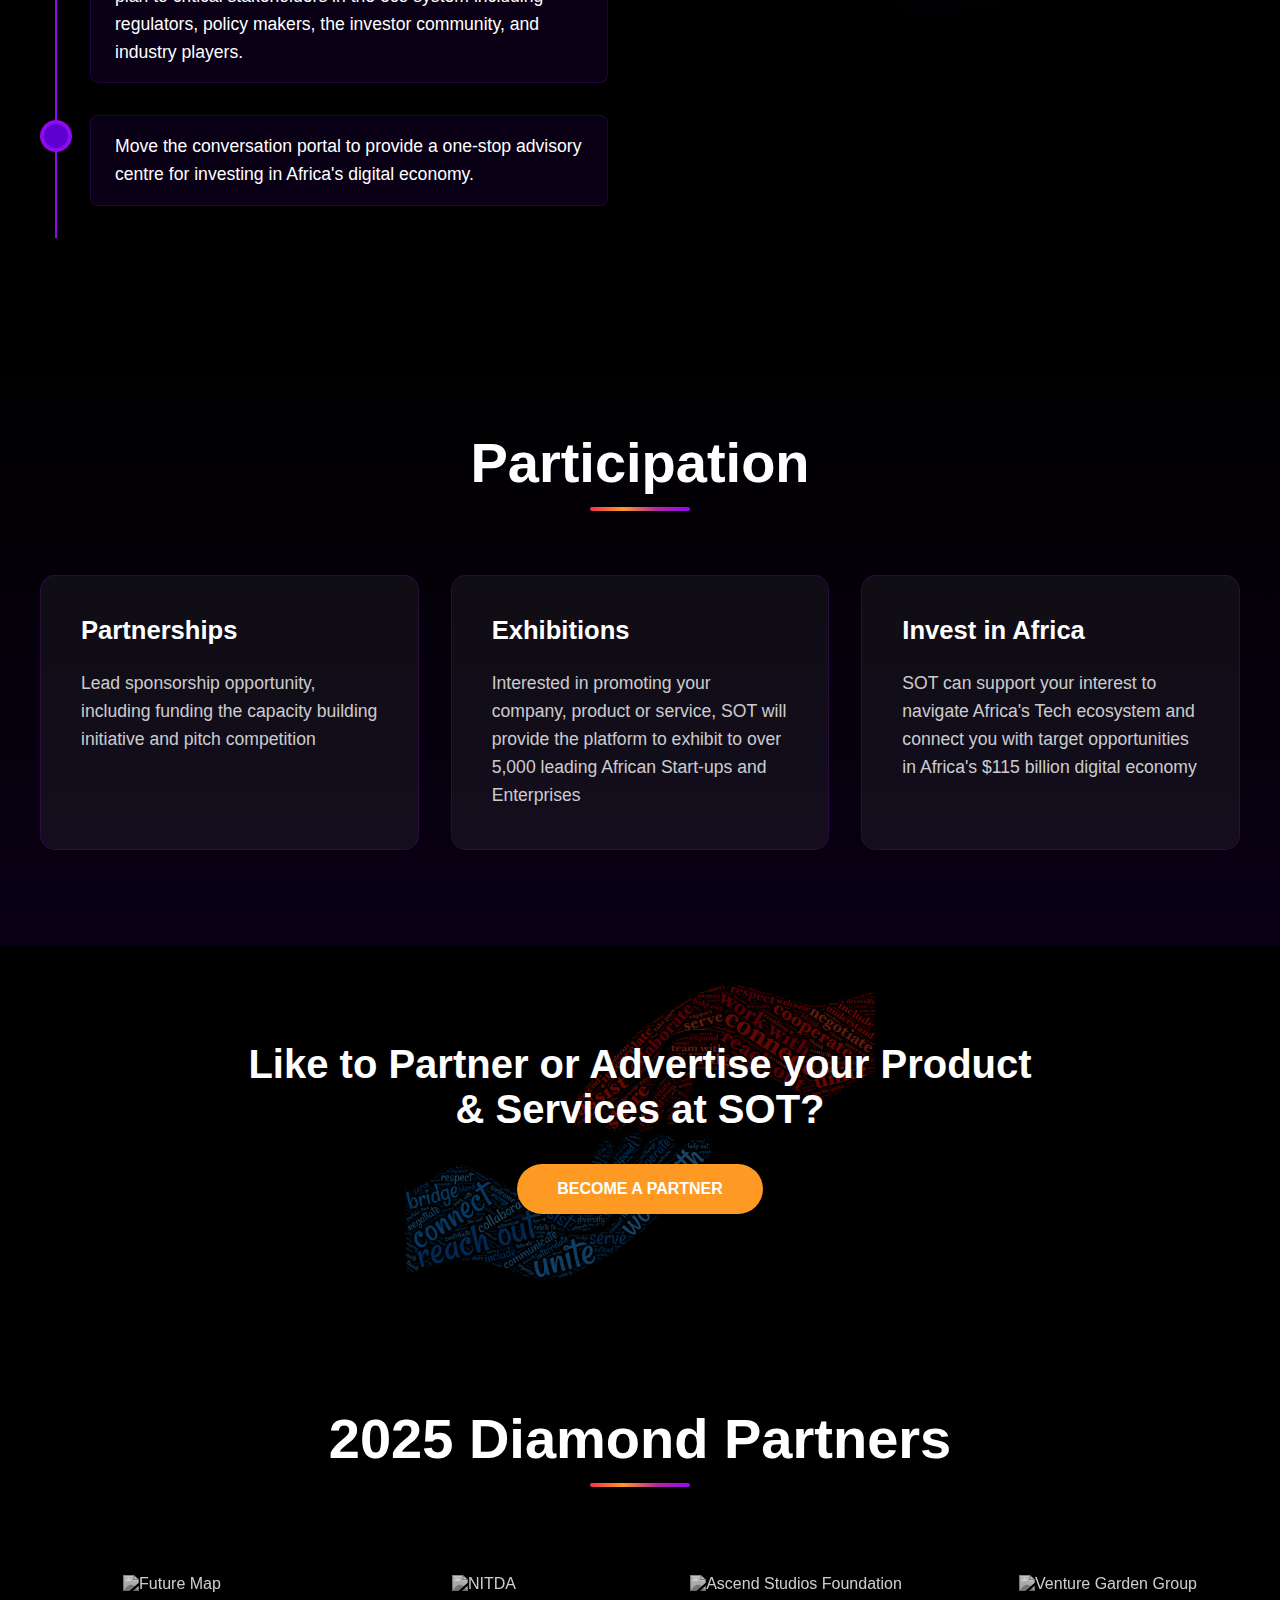
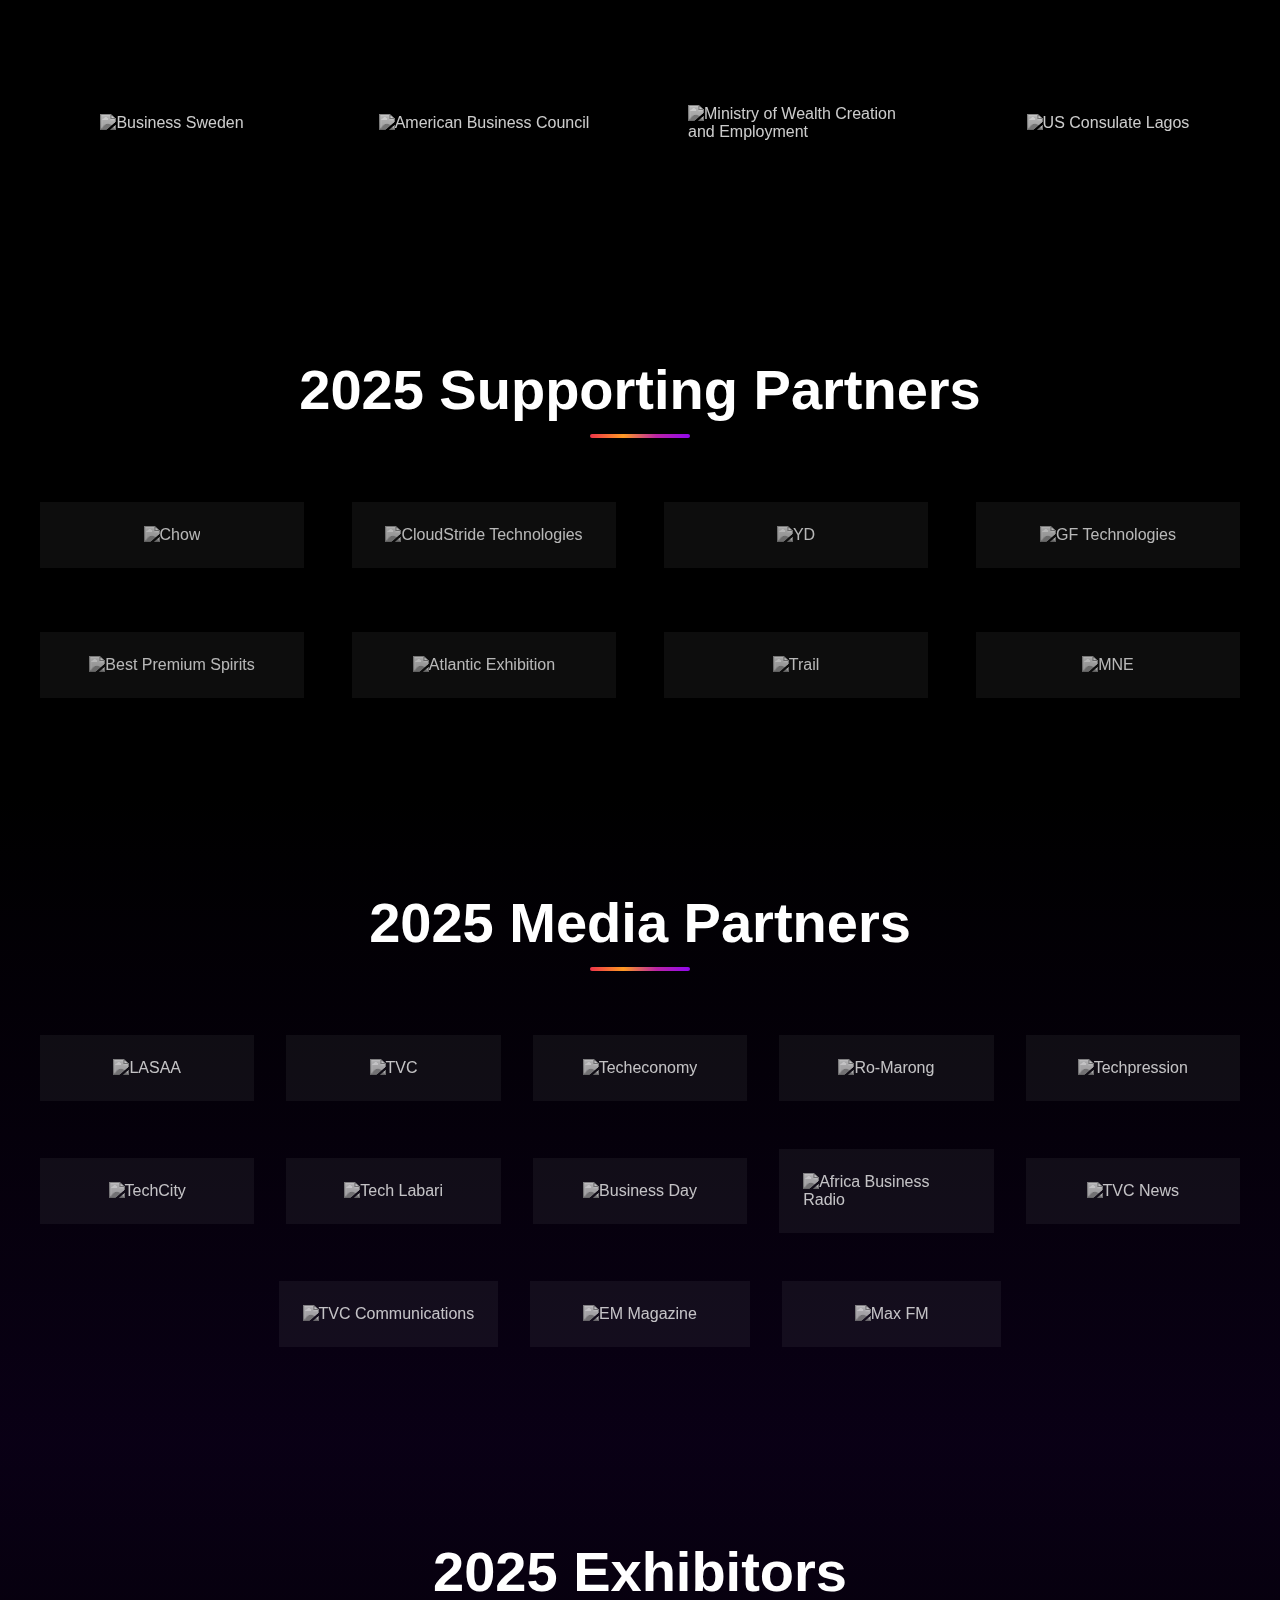
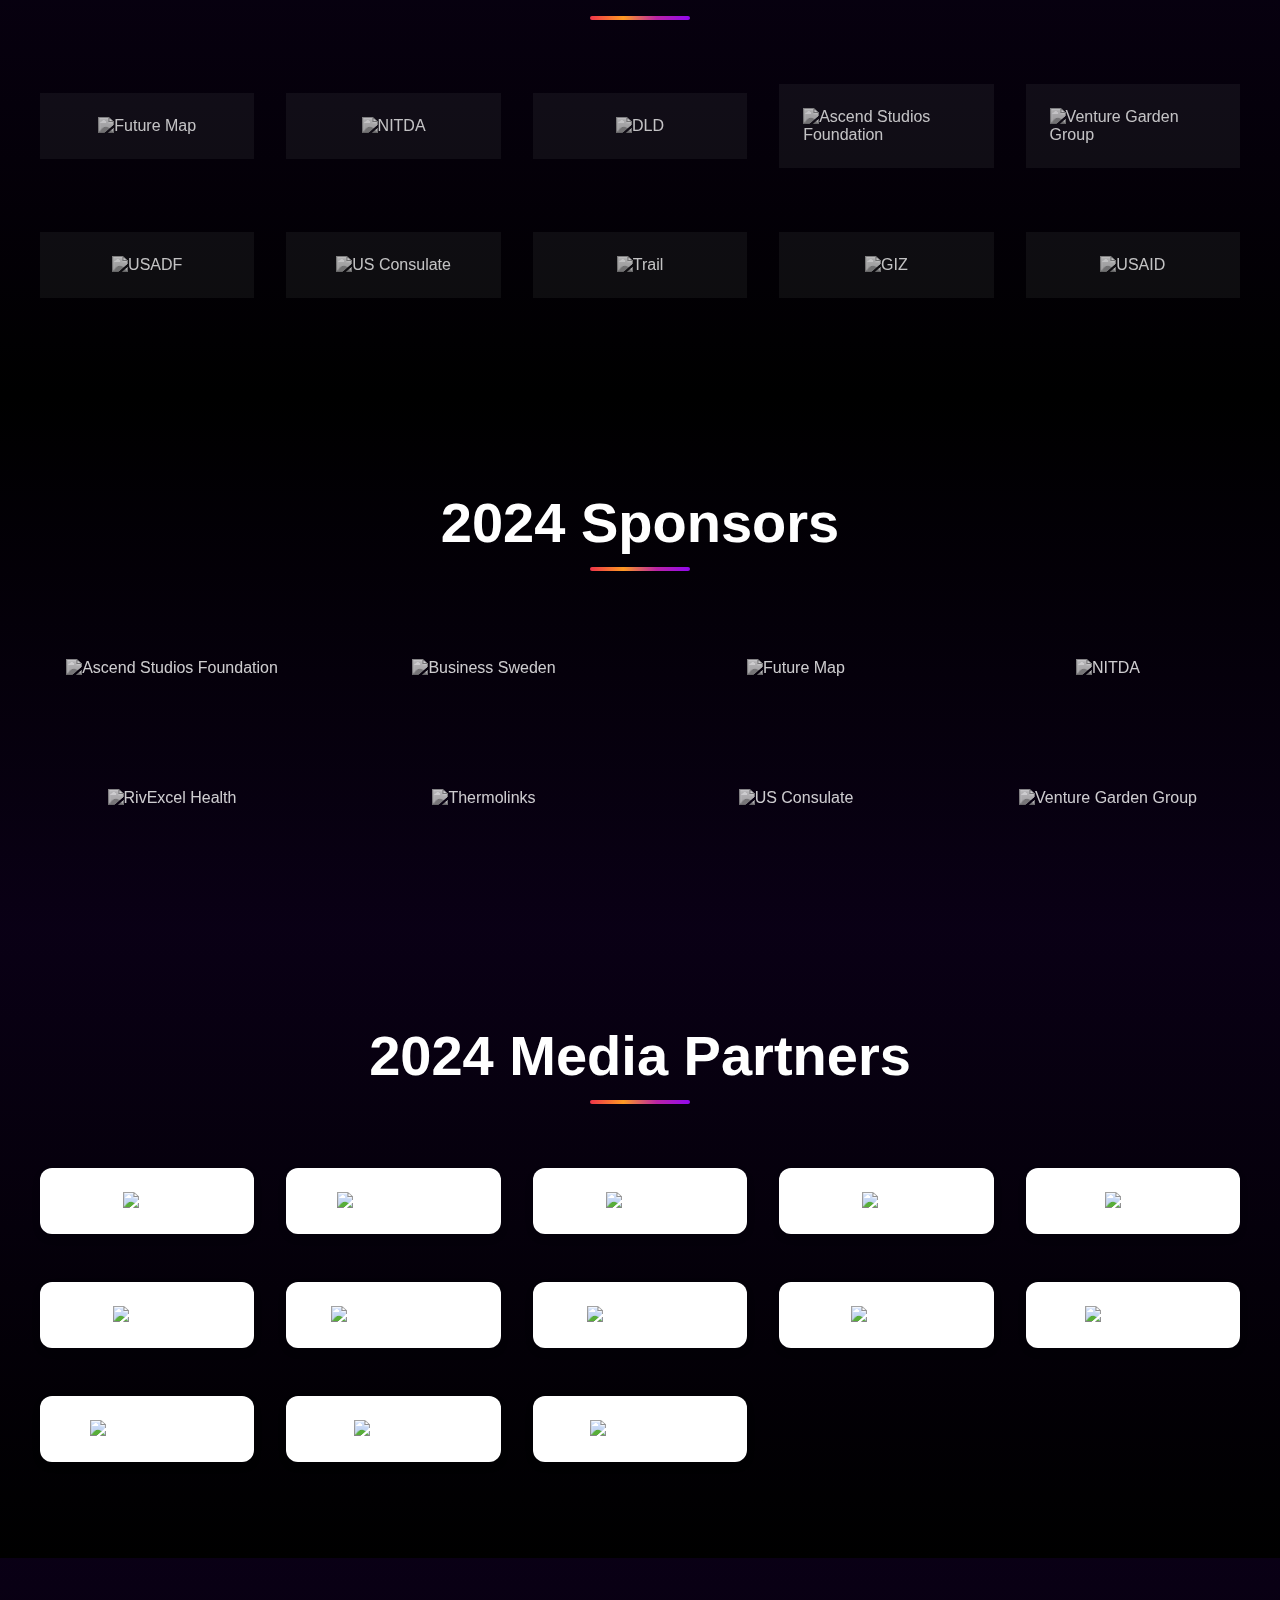
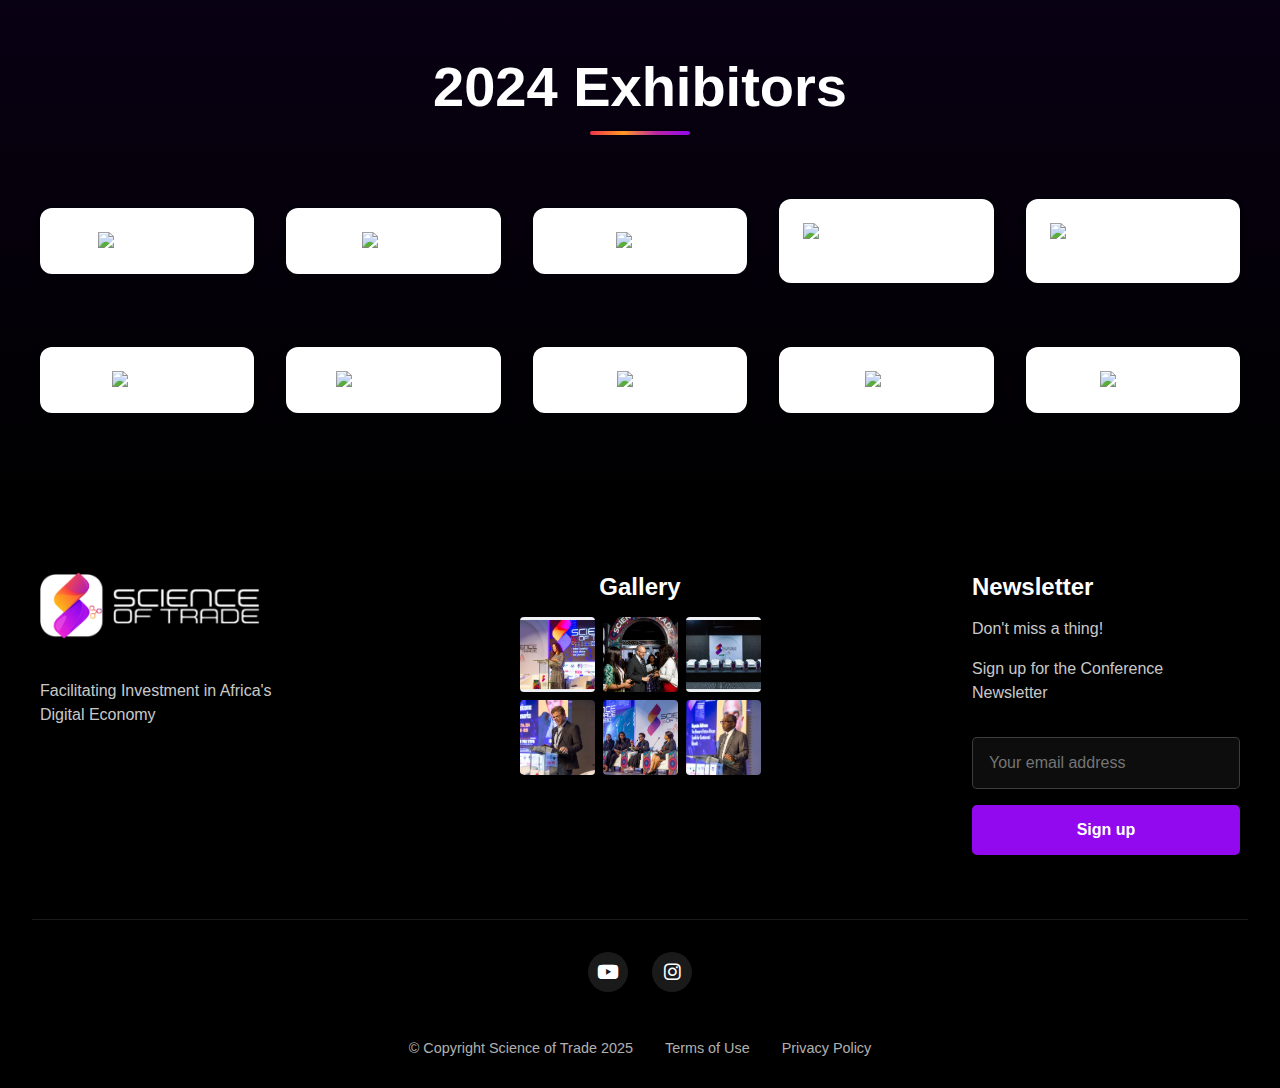
==== commit ced78320: "worked on gallery, footer and other pages" ====
--- a/index.html
+++ b/index.html
@@ -22,7 +22,7 @@
         <div class="nav-links">
             <a href="#" class="active">Home</a>
             <a href="pages/about.html">About Us</a>
-            <a href="#">Gallery</a>
+            <a href="pages/gallery.html">Gallery</a>
             <a href="#">News</a>
             <a href="#">Industries</a>
             <a href="#">Agenda</a>
@@ -159,14 +159,17 @@
     </section>
 
     <!-- About Section -->
-    <section class="about-gta">
-        <div class="about-content">
-            <h2>About Science of Trade</h2>
-            <p>Science of Trade Conference 2025 is a platform designed to bring together African and international stakeholders in Technology, to unlock growth opportunities for all and build the tech ecosystem in Africa. The conference is an initiative of the Future Map Foundation designed and implemented by Ascend Studios Foundation; and in partnership with the National Information Technology Development Agency (NITDA), the U.S. Consulate, Venture Garden Group, and Business Sweden</p>
-            <button class="learn-more-btn">LEARN MORE</button>
-        </div>
-        <div class="about-image">
-            <img src="assets/about-gta-image.jpg" alt="Conference Participants">
+    <section class="about-sot">
+        <div class="container">
+            <div class="about-content">
+                <h2>About Science of Trade</h2>
+                <p>Science of Trade Conference 2025 is a transformative platform designed to unite African and international stakeholders in Technology. Our mission is to unlock growth opportunities and build a robust tech ecosystem across Africa.</p>
+                <p>As an initiative of the Future Map Foundation, implemented by Ascend Studios Foundation, we work in partnership with key organizations including the National Information Technology Development Agency (NITDA), the U.S. Consulate, Venture Garden Group, and Business Sweden.</p>
+                <p>Our conference serves as a catalyst for innovation, collaboration, and investment in Africa's digital economy. We bring together industry leaders, innovators, investors, and policymakers to shape the future of technology in Africa.</p>
+            </div>
+            <div class="about-image">
+                <img src="assets/gallery/Copy of DIB20505.JPG" alt="Science of Trade Conference">
+            </div>
         </div>
     </section>
 
@@ -374,10 +377,10 @@
         </div>
     </section>
 
-    <!-- Scope of GTA Section -->
+    <!-- Scope of SOT Section -->
     <section class="scope">
         <div class="section-header">
-            <h2>Scope of GTA</h2>
+            <h2>Scope of SOT</h2>
         </div>
         <div class="scope-grid">
             <div class="scope-item blue">
@@ -548,12 +551,12 @@
 
             <div class="participation-item">
                 <h3>Exhibitions</h3>
-                <p>Interested in promoting your company, product or service, GTA will provide the platform to exhibit to over 5,000 leading African Start-ups and Enterprises</p>
+                <p>Interested in promoting your company, product or service, SOT will provide the platform to exhibit to over 5,000 leading African Start-ups and Enterprises</p>
             </div>
 
             <div class="participation-item">
                 <h3>Invest in Africa</h3>
-                <p>GTA can support your interest to navigate Africa's Tech ecosystem and connect you with target opportunities in Africa's $115 billion digital economy</p>
+                <p>SOT can support your interest to navigate Africa's Tech ecosystem and connect you with target opportunities in Africa's $115 billion digital economy</p>
             </div>
         </div>
     </section>
@@ -561,7 +564,7 @@
     <!-- Partner/Advertise CTA Section -->
     <section class="partner-cta">
         <div class="partner-content">
-            <h2>Like to Partner or Advertise your Product & Services at GTA?</h2>
+            <h2>Like to Partner or Advertise your Product & Services at SOT?</h2>
             <a href="#" class="partner-btn">BECOME A PARTNER</a>
         </div>
     </section>
@@ -753,31 +756,31 @@
             <!-- First Row -->
             <div class="partner-row">
                 <div class="partner-logo">
-                    <img src="assets/sponsors/ascend.png" alt="Ascend Studios Foundation">
-                </div>
-                <div class="partner-logo">
-                    <img src="assets/sponsors/business-sweden.png" alt="Business Sweden">
-                </div>
-                <div class="partner-logo">
-                    <img src="assets/sponsors/future-map.png" alt="Future Map">
-                </div>
-                <div class="partner-logo">
-                    <img src="assets/sponsors/nitda.png" alt="NITDA">
+                    <img src="assets/sponsors/2024/ascend.png" alt="Ascend Studios Foundation">
+                </div>
+                <div class="partner-logo">
+                    <img src="assets/sponsors/2024/business-sweden.png" alt="Business Sweden">
+                </div>
+                <div class="partner-logo">
+                    <img src="assets/sponsors/2024/future-map.png" alt="Future Map">
+                </div>
+                <div class="partner-logo">
+                    <img src="assets/sponsors/2024/nitda.png" alt="NITDA">
                 </div>
             </div>
             <!-- Second Row -->
             <div class="partner-row">
                 <div class="partner-logo">
-                    <img src="assets/sponsors/rivexcel.png" alt="RivExcel Health">
-                </div>
-                <div class="partner-logo">
-                    <img src="assets/sponsors/thermolinks.png" alt="Thermolinks">
-                </div>
-                <div class="partner-logo">
-                    <img src="assets/sponsors/us-consulate.png" alt="US Consulate">
-                </div>
-                <div class="partner-logo">
-                    <img src="assets/sponsors/venture-garden.png" alt="Venture Garden Group">
+                    <img src="assets/sponsors/2024/rivexcel.png" alt="RivExcel Health">
+                </div>
+                <div class="partner-logo">
+                    <img src="assets/sponsors/2024/thermolinks.png" alt="Thermolinks">
+                </div>
+                <div class="partner-logo">
+                    <img src="assets/sponsors/2024/us-consulate.png" alt="US Consulate">
+                </div>
+                <div class="partner-logo">
+                    <img src="assets/sponsors/2024/venture-garden.png" alt="Venture Garden Group">
                 </div>
             </div>
         </div>
@@ -792,56 +795,56 @@
             <!-- First Row -->
             <div class="partner-row">
                 <div class="partner-logo">
-                    <img src="assets/media-2024/tvc.png" alt="TVC">
-                </div>
-                <div class="partner-logo">
-                    <img src="assets/media-2024/em-magazine.png" alt="EM Magazine">
-                </div>
-                <div class="partner-logo">
-                    <img src="assets/media-2024/lasaa.png" alt="LASAA">
-                </div>
-                <div class="partner-logo">
-                    <img src="assets/media-2024/red.png" alt="RED">
-                </div>
-                <div class="partner-logo">
-                    <img src="assets/media-2024/pulse.png" alt="Pulse">
+                    <img src="https://gtaconference.com/wp-content/uploads/2023/11/TVC-Logo-1-1.png" alt="TVC">
+                </div>
+                <div class="partner-logo">
+                    <img src="https://gtaconference.com/wp-content/uploads/2024/07/EM-logo-2.png" alt="EM Magazine">
+                </div>
+                <div class="partner-logo">
+                    <img src="https://gtaconference.com/wp-content/uploads/2023/11/Screenshot-2023-11-08-at-06.26.45.png" alt="LASAA">
+                </div>
+                <div class="partner-logo">
+                    <img src="https://gtaconference.com/wp-content/uploads/2023/11/red-edit-logo-1-1024x272.png" alt="RED">
+                </div>
+                <div class="partner-logo">
+                    <img src="https://gtaconference.com/wp-content/uploads/2023/11/PULSE-LOGO_RED-1024x502.png" alt="Pulse">
                 </div>
             </div>
             <!-- Second Row -->
             <div class="partner-row">
                 <div class="partner-logo">
-                    <img src="assets/media-2024/hot-fm.png" alt="Hot FM">
-                </div>
-                <div class="partner-logo">
-                    <img src="assets/media-2024/michael-angelo.png" alt="Michael Angelo">
-                </div>
-                <div class="partner-logo">
-                    <img src="assets/media-2024/lagos-today.png" alt="Lagos Today">
-                </div>
-                <div class="partner-logo">
-                    <img src="assets/media-2024/woman.png" alt="Woman">
-                </div>
-                <div class="partner-logo">
-                    <img src="assets/media-2024/ro-marong.png" alt="Ro-Marong">
+                    <img src="https://gtaconference.com/wp-content/uploads/2023/11/HOT-FM-LOGO.png" alt="Hot FM">
+                </div>
+                <div class="partner-logo">
+                    <img src="https://gtaconference.com/wp-content/uploads/2023/11/MA-Logo-1024x430.png" alt="Michael Angelo">
+                </div>
+                <div class="partner-logo">
+                    <img src="https://gtaconference.com/wp-content/uploads/2023/11/Lagos-Today-Logo-1.jpg" alt="Lagos Today">
+                </div>
+                <div class="partner-logo">
+                    <img src="https://gtaconference.com/wp-content/uploads/2023/11/TW-Logo-1.png" alt="Woman">
+                </div>
+                <div class="partner-logo">
+                    <img src="https://gtaconference.com/wp-content/uploads/2023/11/RM-Logo-1024x430.png" alt="Ro-Marong">
                 </div>
             </div>
             <!-- Third Row -->
             <div class="partner-row">
                 <div class="partner-logo">
-                    <img src="assets/media-2024/guardian.png" alt="The Guardian">
-                </div>
-                <div class="partner-logo">
-                    <img src="assets/media-2024/technext.png" alt="Technext">
-                </div>
-                <div class="partner-logo">
-                    <img src="assets/media-2024/pop-central.png" alt="Pop Central">
-                </div>
-                <div class="partner-logo">
+                    <img src="https://gtaconference.com/wp-content/uploads/2023/11/Guardian-Nigeria-1024x163.png" alt="The Guardian">
+                </div>
+                <div class="partner-logo">
+                    <img src="https://gtaconference.com/wp-content/uploads/2023/11/Technext-Logo-2022-01-1024x220.png" alt="Technext">
+                </div>
+                <div class="partner-logo">
+                    <img src="https://gtaconference.com/wp-content/uploads/2023/11/Pop-Central-Logo-1024x477.jpg" alt="Pop Central">
+                </div>
+                <!-- <div class="partner-logo">
                     <img src="" alt="" style="visibility: hidden;">
                 </div>
                 <div class="partner-logo">
                     <img src="" alt="" style="visibility: hidden;">
-                </div>
+                </div> -->
             </div>
         </div>
     </section>
@@ -855,37 +858,37 @@
             <!-- First Row -->
             <div class="partner-row">
                 <div class="partner-logo">
-                    <img src="assets/exhibitors/future-map.png" alt="Future Map">
-                </div>
-                <div class="partner-logo">
-                    <img src="assets/exhibitors/nitda.png" alt="NITDA">
-                </div>
-                <div class="partner-logo">
-                    <img src="assets/exhibitors/dld.png" alt="DLD">
-                </div>
-                <div class="partner-logo">
-                    <img src="assets/exhibitors/ascend.png" alt="Ascend Studios Foundation">
-                </div>
-                <div class="partner-logo">
-                    <img src="assets/exhibitors/venture-garden.png" alt="Venture Garden Group">
+                    <img src="https://gtaconference.com/wp-content/uploads/2023/09/fUTUREMAP-1.png" alt="Future Map">
+                </div>
+                <div class="partner-logo">
+                    <img src="https://gtaconference.com/wp-content/uploads/2023/09/nitda.png" alt="NITDA">
+                </div>
+                <div class="partner-logo">
+                    <img src="https://gtaconference.com/wp-content/uploads/2023/11/DLD-LOGO.jpg" alt="DLD">
+                </div>
+                <div class="partner-logo">
+                    <img src="https://gtaconference.com/wp-content/uploads/2024/07/ASF-Logo-FA-Full-Color-with-Black-Lettering-PNG-1024x1024.png" alt="Ascend Studios Foundation">
+                </div>
+                <div class="partner-logo">
+                    <img src="https://gtaconference.com/wp-content/uploads/2023/09/VGG-trans.png" alt="Venture Garden Group">
                 </div>
             </div>
             <!-- Second Row -->
             <div class="partner-row">
                 <div class="partner-logo">
-                    <img src="assets/exhibitors/usadf.png" alt="USADF">
-                </div>
-                <div class="partner-logo">
-                    <img src="assets/exhibitors/us-consulate.png" alt="US Consulate">
-                </div>
-                <div class="partner-logo">
-                    <img src="assets/exhibitors/trail.png" alt="Trail">
-                </div>
-                <div class="partner-logo">
-                    <img src="assets/exhibitors/giz.png" alt="GIZ">
-                </div>
-                <div class="partner-logo">
-                    <img src="assets/exhibitors/usaid.png" alt="USAID">
+                    <img src="https://gtaconference.com/wp-content/uploads/2023/11/USADF-1024x1024.jpeg" alt="USADF">
+                </div>
+                <div class="partner-logo">
+                    <img src="https://gtaconference.com/wp-content/uploads/2023/11/Department-of-State-1024x1024.jpeg" alt="US Consulate">
+                </div>
+                <div class="partner-logo">
+                    <img src="https://gtaconference.com/wp-content/uploads/2023/11/Trail.png" alt="Trail">
+                </div>
+                <div class="partner-logo">
+                    <img src="https://gtaconference.com/wp-content/uploads/2023/11/GIZ-logo-1024x512.png" alt="GIZ">
+                </div>
+                <div class="partner-logo">
+                    <img src="https://gtaconference.com/wp-content/uploads/2023/11/USAID.jpeg" alt="USAID">
                 </div>
             </div>
         </div>
@@ -896,7 +899,7 @@
         <div class="footer-content">
             <!-- Logo and Description -->
             <div class="footer-brand">
-                <img src="assets/science-of-trade-logo.png" alt="Science of Trade Conference Logo" class="footer-logo">
+                <img src="assets/logo/logo.png" alt="Science of Trade Conference Logo" class="footer-logo">
                 <p>Facilitating Investment in Africa's Digital Economy</p>
             </div>
 
@@ -904,12 +907,12 @@
             <div class="footer-gallery">
                 <h3>Gallery</h3>
                 <div class="gallery-grid">
-                    <img src="assets/gallery/gallery-1.jpg" alt="Conference Event Photo 1">
-                    <img src="assets/gallery/gallery-2.jpg" alt="Conference Event Photo 2">
-                    <img src="assets/gallery/gallery-3.jpg" alt="Conference Event Photo 3">
-                    <img src="assets/gallery/gallery-4.jpg" alt="Conference Event Photo 4">
-                    <img src="assets/gallery/gallery-5.jpg" alt="Conference Event Photo 5">
-                    <img src="assets/gallery/gallery-6.jpg" alt="Conference Event Photo 6">
+                    <img src="assets/gallery/Copy of DIB20505.JPG" alt="Conference Event Photo">
+                    <img src="assets/gallery/Copy of IMG_1441.jpg" alt="Conference Event Photo">
+                    <img src="assets/gallery/SOT 3.png" alt="Conference Event Photo">
+                    <img src="assets/gallery/SOT 8.jpg" alt="Conference Event Photo">
+                    <img src="assets/gallery/Copy of DIB20863.JPG" alt="Conference Event Photo">
+                    <img src="assets/gallery/SOT 7.png" alt="Conference Event Photo">
                 </div>
             </div>
 
@@ -928,30 +931,31 @@
         <!-- Social Links and Copyright -->
         <div class="footer-bottom">
             <div class="social-links">
-                <a href="#" class="social-link facebook">
-                    <i class="fab fa-facebook-f"></i>
+                <!-- <a href="#" class="social-link facebook">
+                    <i class="fab fa-facebook-f"></i> -->
                 </a>
-                <a href="#" class="social-link youtube">
+                <a href="https://www.youtube.com/AscendStudiosFoundation
+                " class="social-link youtube">
                     <i class="fab fa-youtube"></i>
                 </a>
-                <a href="#" class="social-link twitter">
-                    <i class="fab fa-twitter"></i>
+                <!-- <a href="#" class="social-link twitter">
+                    <i class="fab fa-twitter"></i> -->
                 </a>
-                <a href="#" class="social-link instagram">
+                <a href="https://www.instagram.com/@scienceoftradeconference/" class="social-link instagram">
                     <i class="fab fa-instagram"></i>
                 </a>
-                <a href="#" class="social-link linkedin">
+                <!-- <a href="#" class="social-link linkedin">
                     <i class="fab fa-linkedin-in"></i>
-                </a>
+                </a> -->
             </div>
             <div class="footer-info">
                 <div class="copyright">© Copyright Science of Trade 2025</div>
-                <div class="powered-by">
+                <!-- <div class="powered-by">
                     Powered by <a href="#" class="trail-link">Trail</a>
-                </div>
+                </div> -->
                 <div class="footer-links">
-                    <a href="#">Terms of Use</a>
-                    <a href="#">Privacy Policy</a>
+                    <a href="https://gtaconference.com/terms-of-use-privacy-policy/">Terms of Use</a>
+                    <a href="https://gtaconference.com/privacy-policy-2/">Privacy Policy</a>
                 </div>
             </div>
         </div>
--- a/css/custom-styles.css
+++ b/css/custom-styles.css
@@ -1061,101 +1061,108 @@
     }
 }
 
-/* About GTA Section */
-.about-gta {
-    display: flex;
-    align-items: stretch;
-    background-color: rgba(93, 1, 206, 0.1);
-    position: relative;
+/* About SOT Section */
+.about-sot {
+    padding: 6rem 2rem;
+    background: linear-gradient(to bottom, #000, rgba(93, 1, 206, 0.1));
+    position: relative;
+}
+
+.about-sot .container {
+    max-width: 1200px;
+    margin: 0 auto;
+    display: grid;
+    grid-template-columns: 1fr 1fr;
+    gap: 4rem;
+    align-items: center;
+}
+
+.about-content {
+    color: #fff;
+}
+
+.about-content h2 {
+    font-size: 2.5rem;
+    margin-bottom: 2rem;
+    position: relative;
+    padding-bottom: 1rem;
+}
+
+.about-content h2::after {
+    content: '';
+    position: absolute;
+    bottom: 0;
+    left: 0;
+    width: 100px;
+    height: 4px;
+    background: linear-gradient(to right, var(--primary-orange), var(--primary-red));
+    border-radius: 2px;
+}
+
+.about-content p {
+    font-size: 1.1rem;
+    line-height: 1.8;
+    color: rgba(255, 255, 255, 0.8);
+    margin-bottom: 1.5rem;
+}
+
+.about-image {
+    position: relative;
+    border-radius: 12px;
     overflow: hidden;
-}
-
-.about-content {
-    flex: 1;
-    padding: 6rem 4rem;
-    background-color: rgba(88, 87, 118, 0.9);
-    position: relative;
-    z-index: 1;
-}
-
-.about-content h2 {
-    font-size: 3rem;
-    color: #fff;
-    margin-bottom: 2rem;
-    font-weight: bold;
-}
-
-.about-content p {
-    font-size: 1.2rem;
-    line-height: 1.8;
-    color: rgba(255, 255, 255, 0.9);
-    margin-bottom: 2.5rem;
-    max-width: 800px;
-}
-
-.learn-more-btn {
-    background-color: var(--primary-indigo);
-    color: #fff;
-    border: none;
-    padding: 1rem 2.5rem;
-    font-size: 1rem;
-    font-weight: bold;
-    letter-spacing: 1px;
-    cursor: pointer;
-    transition: all 0.3s ease;
-    border-radius: 4px;
-}
-
-.learn-more-btn:hover {
-    background-color: var(--primary-violet);
-    transform: translateY(-2px);
-}
-
-.about-image {
-    flex: 1;
-    position: relative;
-    min-height: 500px;
+    aspect-ratio: 4/3;
 }
 
 .about-image img {
     width: 100%;
     height: 100%;
     object-fit: cover;
-    position: absolute;
-    top: 0;
-    left: 0;
+    object-position: center;
+    transition: transform 0.5s ease;
+}
+
+.about-image:hover img {
+    transform: scale(1.05);
 }
 
 /* Responsive Design for About Section */
-@media (max-width: 1024px) {
-    .about-gta {
-        flex-direction: column;
-    }
-
-    .about-content {
-        padding: 4rem 2rem;
+@media (max-width: 992px) {
+    .about-sot .container {
+        grid-template-columns: 1fr;
+        gap: 3rem;
     }
 
     .about-content h2 {
-        font-size: 2.5rem;
+        font-size: 2.2rem;
     }
 
     .about-image {
-        min-height: 400px;
+        max-width: 600px;
+        margin: 0 auto;
     }
 }
 
 @media (max-width: 768px) {
+    .about-sot {
+        padding: 4rem 1.5rem;
+    }
+
     .about-content h2 {
         font-size: 2rem;
     }
 
     .about-content p {
-        font-size: 1.1rem;
-    }
-
-    .about-image {
-        min-height: 300px;
+        font-size: 1rem;
+    }
+}
+
+@media (max-width: 576px) {
+    .about-sot {
+        padding: 3rem 1rem;
+    }
+
+    .about-content h2 {
+        font-size: 1.8rem;
     }
 }
 
@@ -1342,7 +1349,7 @@
     }
 }
 
-/* Scope of GTA Section */
+/* Scope of SOT Section */
 .scope {
     padding: 6rem 2rem;
     background-color: #000;
@@ -2935,28 +2942,61 @@
 }
 
 /* Footer Gallery */
+.footer-gallery {
+    text-align: center;
+}
+
 .footer-gallery h3 {
     font-size: 1.5rem;
-    margin-bottom: 1.5rem;
-    color: #fff;
-}
-
-.gallery-grid {
+    margin-bottom: 1rem;
+    color: #fff;
+    text-align: center;
+}
+
+.footer-gallery .gallery-grid {
     display: grid;
-    grid-template-columns: repeat(3, 1fr);
-    gap: 1rem;
-}
-
-.gallery-grid img {
-    width: 100%;
-    height: 100px;
+    grid-template-columns: repeat(3, 75px);
+    gap: 8px;
+    margin-top: 15px;
+    justify-content: center;
+}
+
+.footer-gallery .gallery-grid img {
+    width: 75px;
+    height: 75px;
     object-fit: cover;
-    border-radius: 8px;
-    transition: transform 0.3s ease;
-}
-
-.gallery-grid img:hover {
+    border-radius: 4px;
+    transition: all 0.5s ease;
+}
+
+.footer-gallery .gallery-grid img:hover {
     transform: scale(1.05);
+    opacity: 0.8;
+}
+
+/* Media Queries for Footer Gallery */
+@media (max-width: 768px) {
+    .footer-gallery .gallery-grid {
+        grid-template-columns: repeat(3, 65px);
+        gap: 8px;
+    }
+
+    .footer-gallery .gallery-grid img {
+        width: 65px;
+        height: 65px;
+    }
+}
+
+@media (max-width: 576px) {
+    .footer-gallery .gallery-grid {
+        grid-template-columns: repeat(3, 60px);
+        gap: 6px;
+    }
+
+    .footer-gallery .gallery-grid img {
+        width: 60px;
+        height: 60px;
+    }
 }
 
 /* Footer Newsletter */
@@ -3258,14 +3298,16 @@
 
 .about-image {
     position: relative;
-    border-radius: 15px;
+    width: 100%;
+    height: 100%;
     overflow: hidden;
 }
 
 .about-image img {
     width: 100%;
-    height: auto;
-    border-radius: 15px;
+    height: 100%;
+    object-fit: cover;
+    object-position: center;
     transition: transform 0.3s ease;
 }
 
@@ -3506,21 +3548,22 @@
     padding: 1.5rem;
     transition: all 0.3s ease;
     position: relative;
-    background: rgba(255, 255, 255, 0.05);
+    background: #ffffff;
     border-radius: 12px;
+    box-shadow: 0 4px 8px rgba(0, 0, 0, 0.1);
 }
 
 .media-partners-2024 .partner-logo img {
     max-width: 100%;
     height: auto;
-    filter: grayscale(100%);
+    filter: grayscale(0%);
     transition: all 0.3s ease;
-    opacity: 0.75;
+    opacity: 1;
 }
 
 .media-partners-2024 .partner-logo:hover {
     transform: translateY(-5px);
-    box-shadow: 0 12px 24px rgba(0, 0, 0, 0.1);
+    box-shadow: 0 12px 24px rgba(0, 0, 0, 0.15);
 }
 
 .media-partners-2024 .partner-logo:hover img {
@@ -3597,21 +3640,22 @@
     padding: 1.5rem;
     transition: all 0.3s ease;
     position: relative;
-    background: rgba(255, 255, 255, 0.05);
+    background: #ffffff;
     border-radius: 12px;
+    box-shadow: 0 4px 8px rgba(0, 0, 0, 0.1);
 }
 
 .exhibitors-2024 .partner-logo img {
     max-width: 100%;
     height: auto;
-    filter: grayscale(100%);
+    filter: grayscale(0%);
     transition: all 0.3s ease;
-    opacity: 0.75;
+    opacity: 1;
 }
 
 .exhibitors-2024 .partner-logo:hover {
     transform: translateY(-5px);
-    box-shadow: 0 12px 24px rgba(0, 0, 0, 0.1);
+    box-shadow: 0 12px 24px rgba(0, 0, 0, 0.15);
 }
 
 .exhibitors-2024 .partner-logo:hover img {
@@ -3881,4 +3925,126 @@
     opacity: 0;
 }
 
-/* ... existing code ... */+/* ... existing code ... */
+
+/* Event Gallery Section */
+.event-gallery {
+    padding: 4rem 2rem;
+    background: linear-gradient(to bottom, rgba(93, 1, 206, 0.1), #000);
+}
+
+.gallery-container {
+    max-width: 1400px;
+    margin: 0 auto;
+}
+
+.event-gallery .gallery-grid {
+    display: grid;
+    grid-template-columns: repeat(5, 1fr);
+    gap: 1.5rem;
+    margin-top: 2rem;
+}
+
+.gallery-item {
+    position: relative;
+    border-radius: 10px;
+    overflow: hidden;
+    aspect-ratio: 1;
+    cursor: pointer;
+    transition: transform 0.3s ease;
+}
+
+.gallery-item img {
+    width: 100%;
+    height: 100%;
+    object-fit: cover;
+    transition: transform 0.3s ease;
+}
+
+.gallery-overlay {
+    position: absolute;
+    top: 0;
+    left: 0;
+    width: 100%;
+    height: 100%;
+    background: linear-gradient(to top, rgba(0, 0, 0, 0.8), transparent);
+    opacity: 0;
+    transition: opacity 0.3s ease;
+    display: flex;
+    align-items: flex-end;
+    padding: 1.5rem;
+}
+
+.gallery-info {
+    color: #fff;
+    transform: translateY(20px);
+    transition: transform 0.3s ease;
+}
+
+.gallery-info h3 {
+    font-size: 1.2rem;
+    margin-bottom: 0.5rem;
+}
+
+.gallery-info p {
+    font-size: 0.9rem;
+    opacity: 0.8;
+}
+
+.gallery-item:hover {
+    transform: scale(1.02);
+}
+
+.gallery-item:hover img {
+    transform: scale(1.1);
+}
+
+.gallery-item:hover .gallery-overlay {
+    opacity: 1;
+}
+
+.gallery-item:hover .gallery-info {
+    transform: translateY(0);
+}
+
+/* Responsive Styles */
+@media (max-width: 1200px) {
+    .event-gallery .gallery-grid {
+        grid-template-columns: repeat(4, 1fr);
+    }
+}
+
+@media (max-width: 992px) {
+    .event-gallery .gallery-grid {
+        grid-template-columns: repeat(3, 1fr);
+    }
+}
+
+@media (max-width: 768px) {
+    .event-gallery {
+        padding: 3rem 1.5rem;
+    }
+
+    .event-gallery .gallery-grid {
+        grid-template-columns: repeat(2, 1fr);
+        gap: 1rem;
+    }
+}
+
+@media (max-width: 576px) {
+    .event-gallery {
+        padding: 2rem 1rem;
+    }
+
+    .event-gallery .gallery-grid {
+        grid-template-columns: 1fr;
+    }
+
+    .gallery-info h3 {
+        font-size: 1.1rem;
+    }
+
+    .gallery-info p {
+        font-size: 0.85rem;
+    }
+}